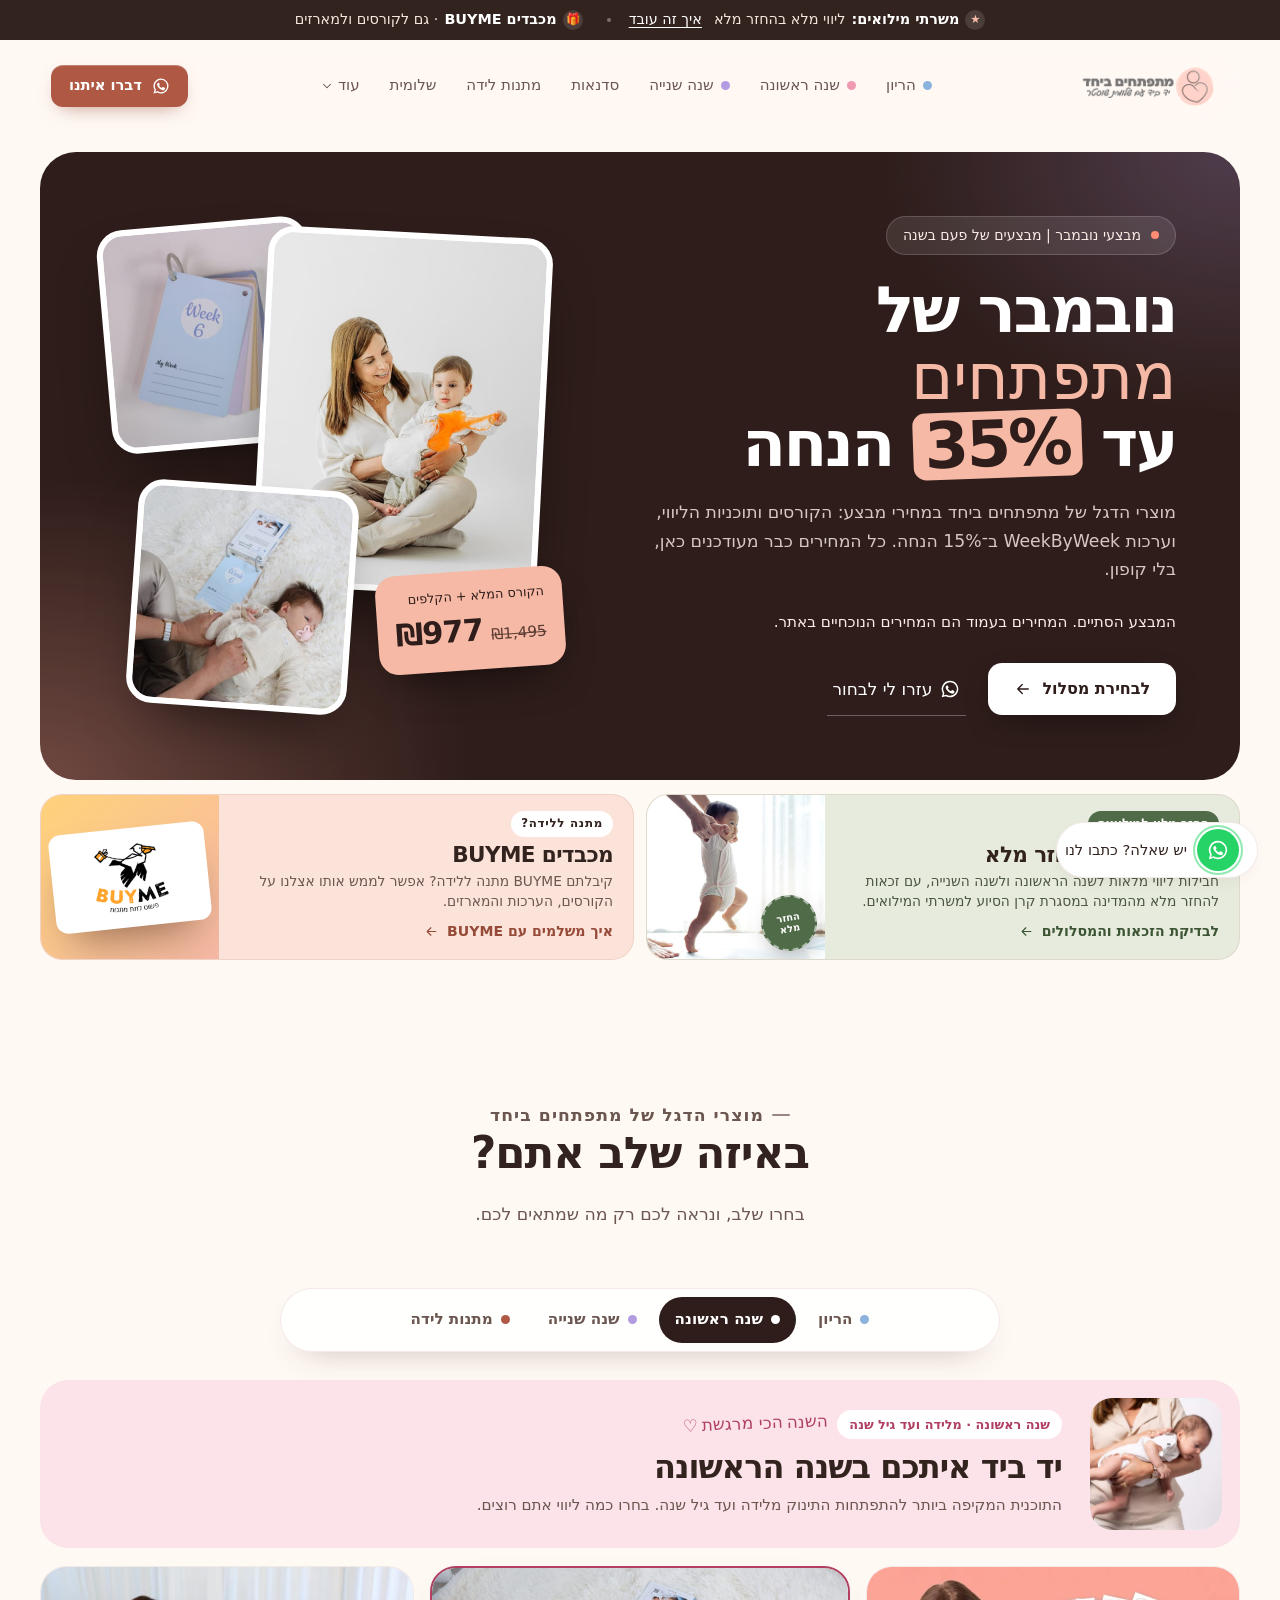
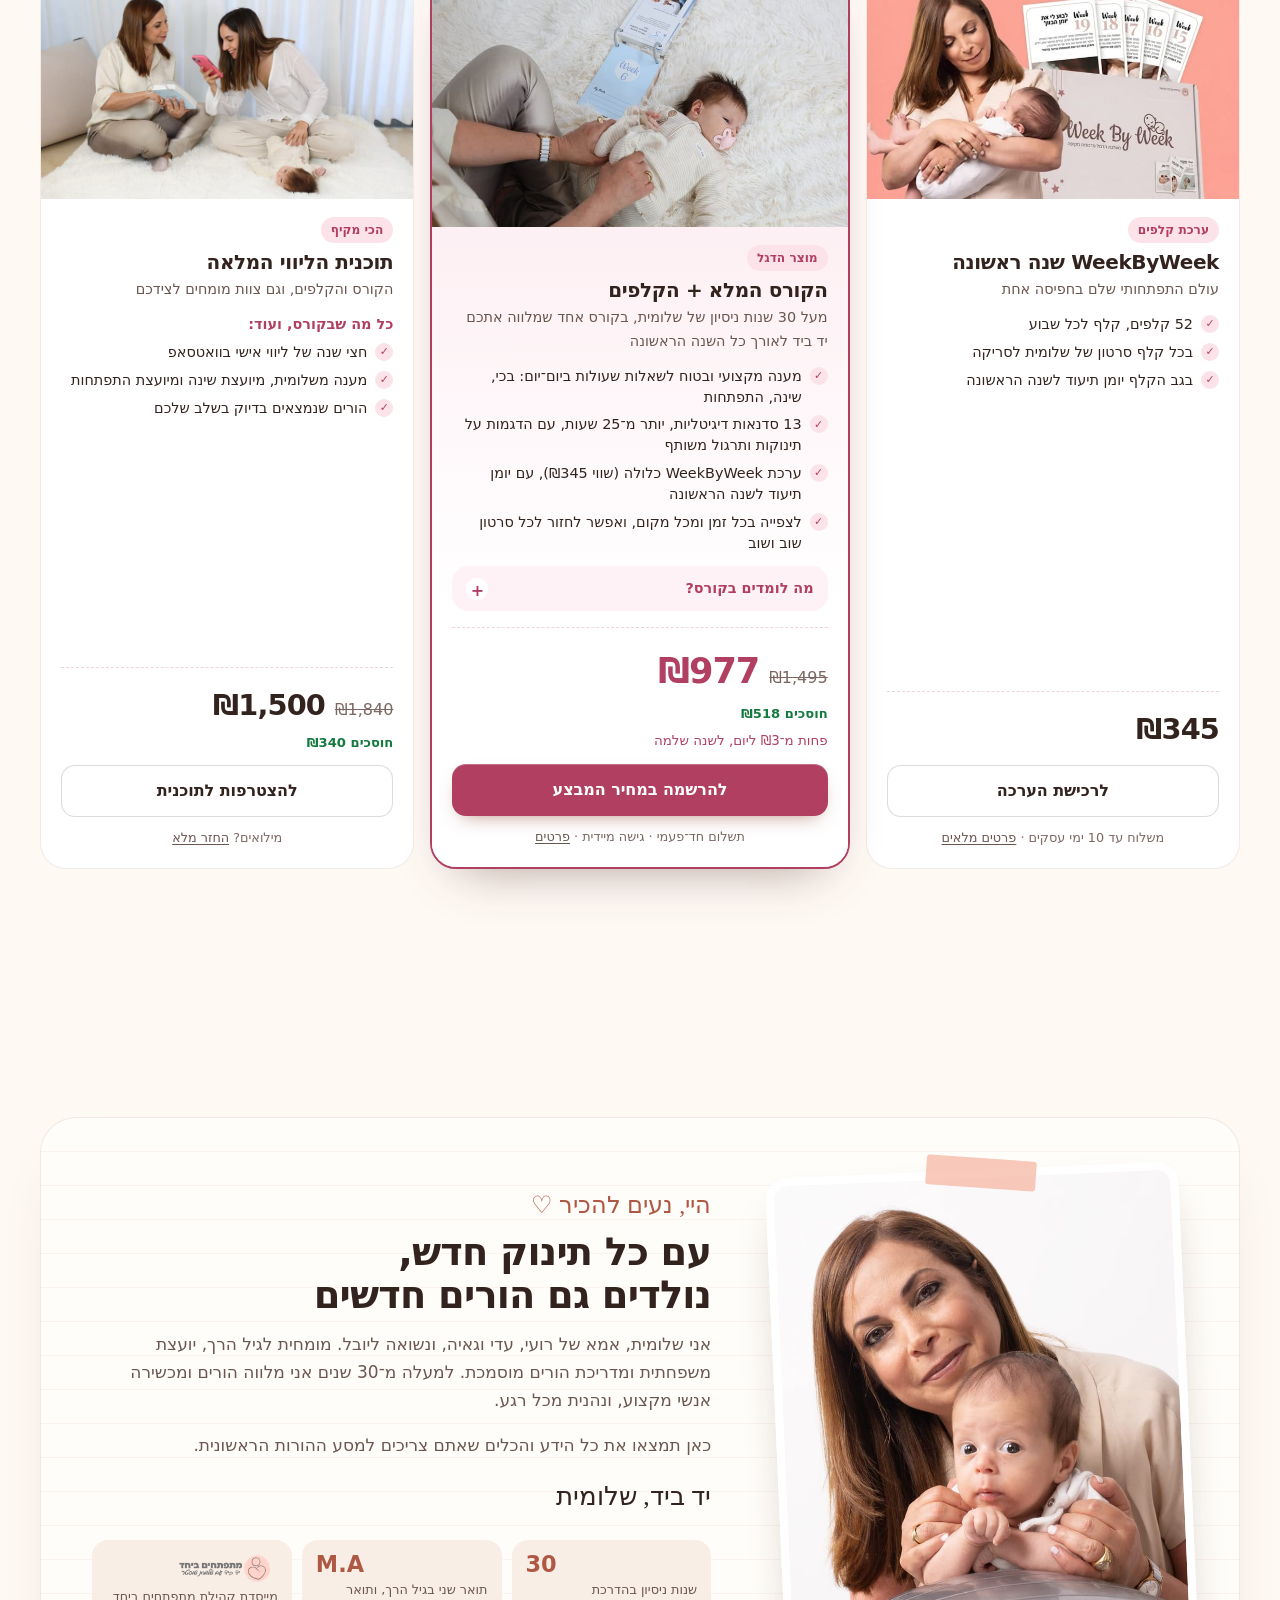
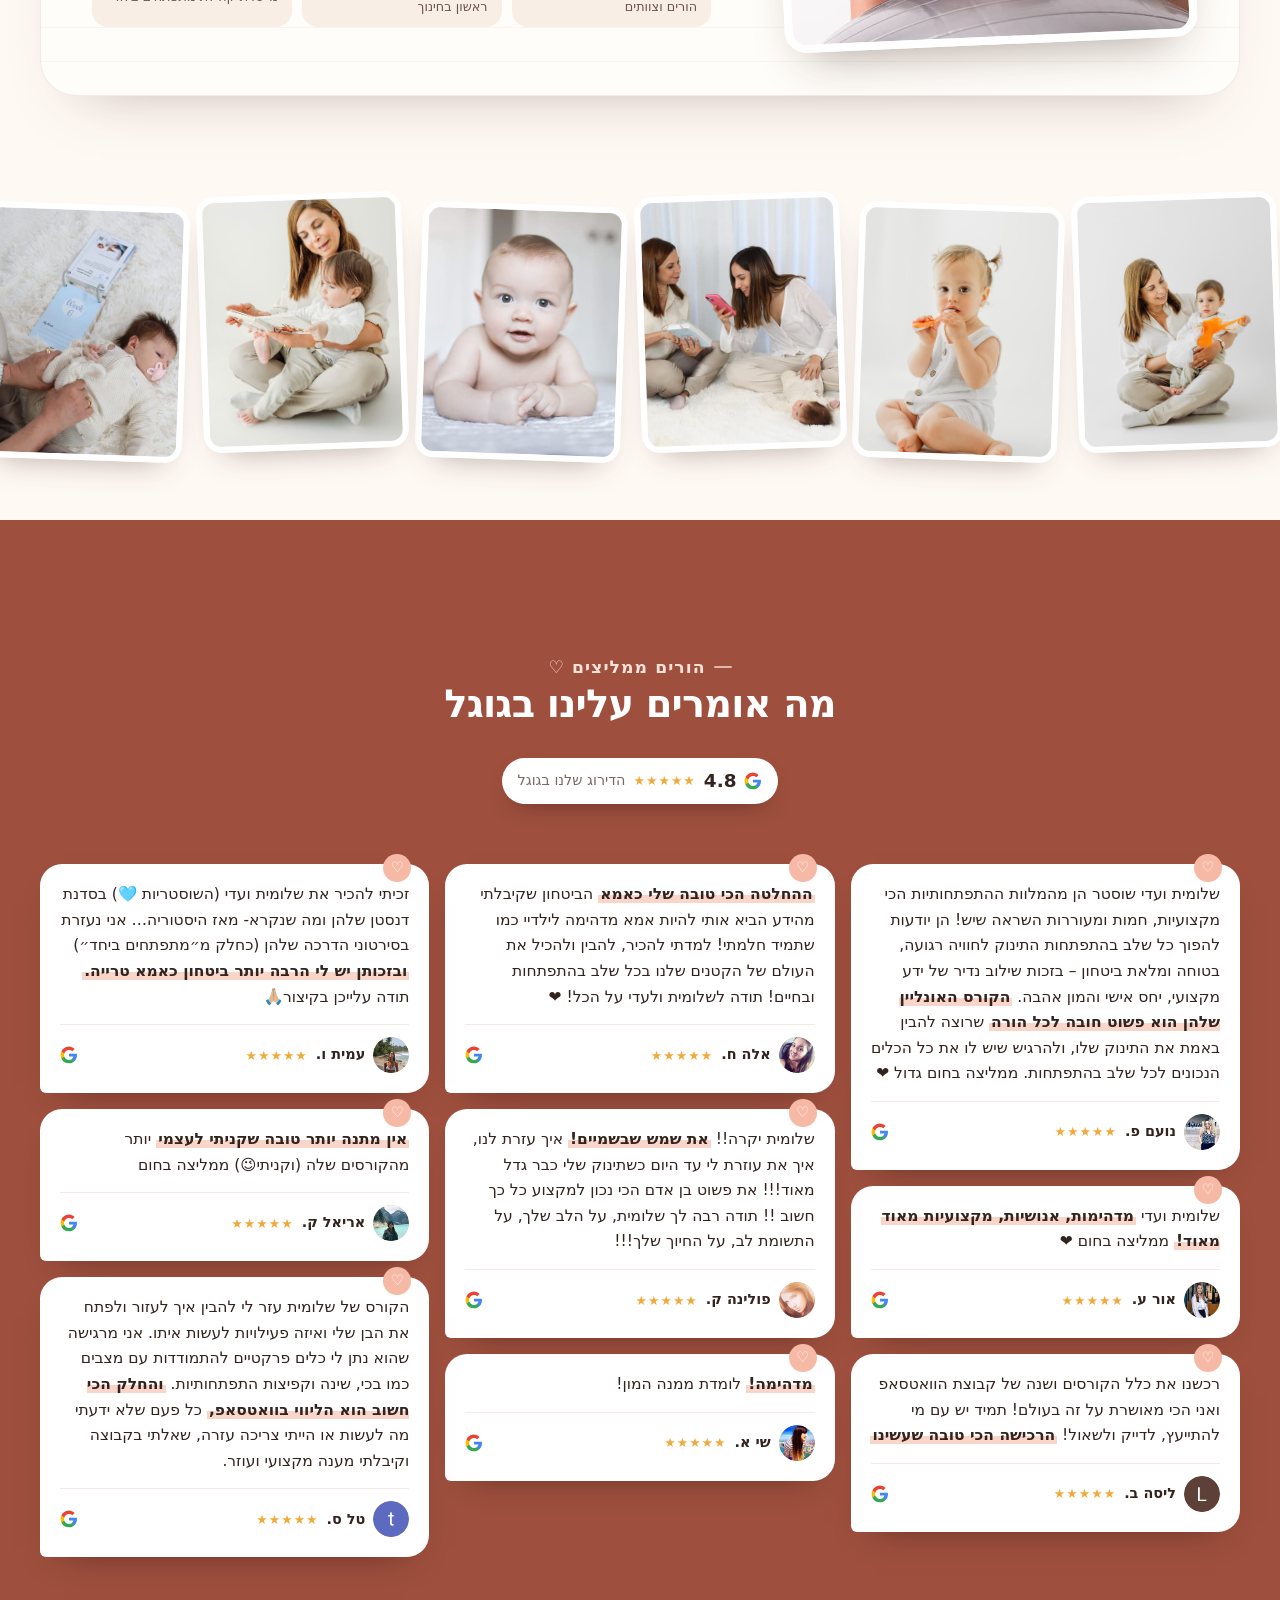
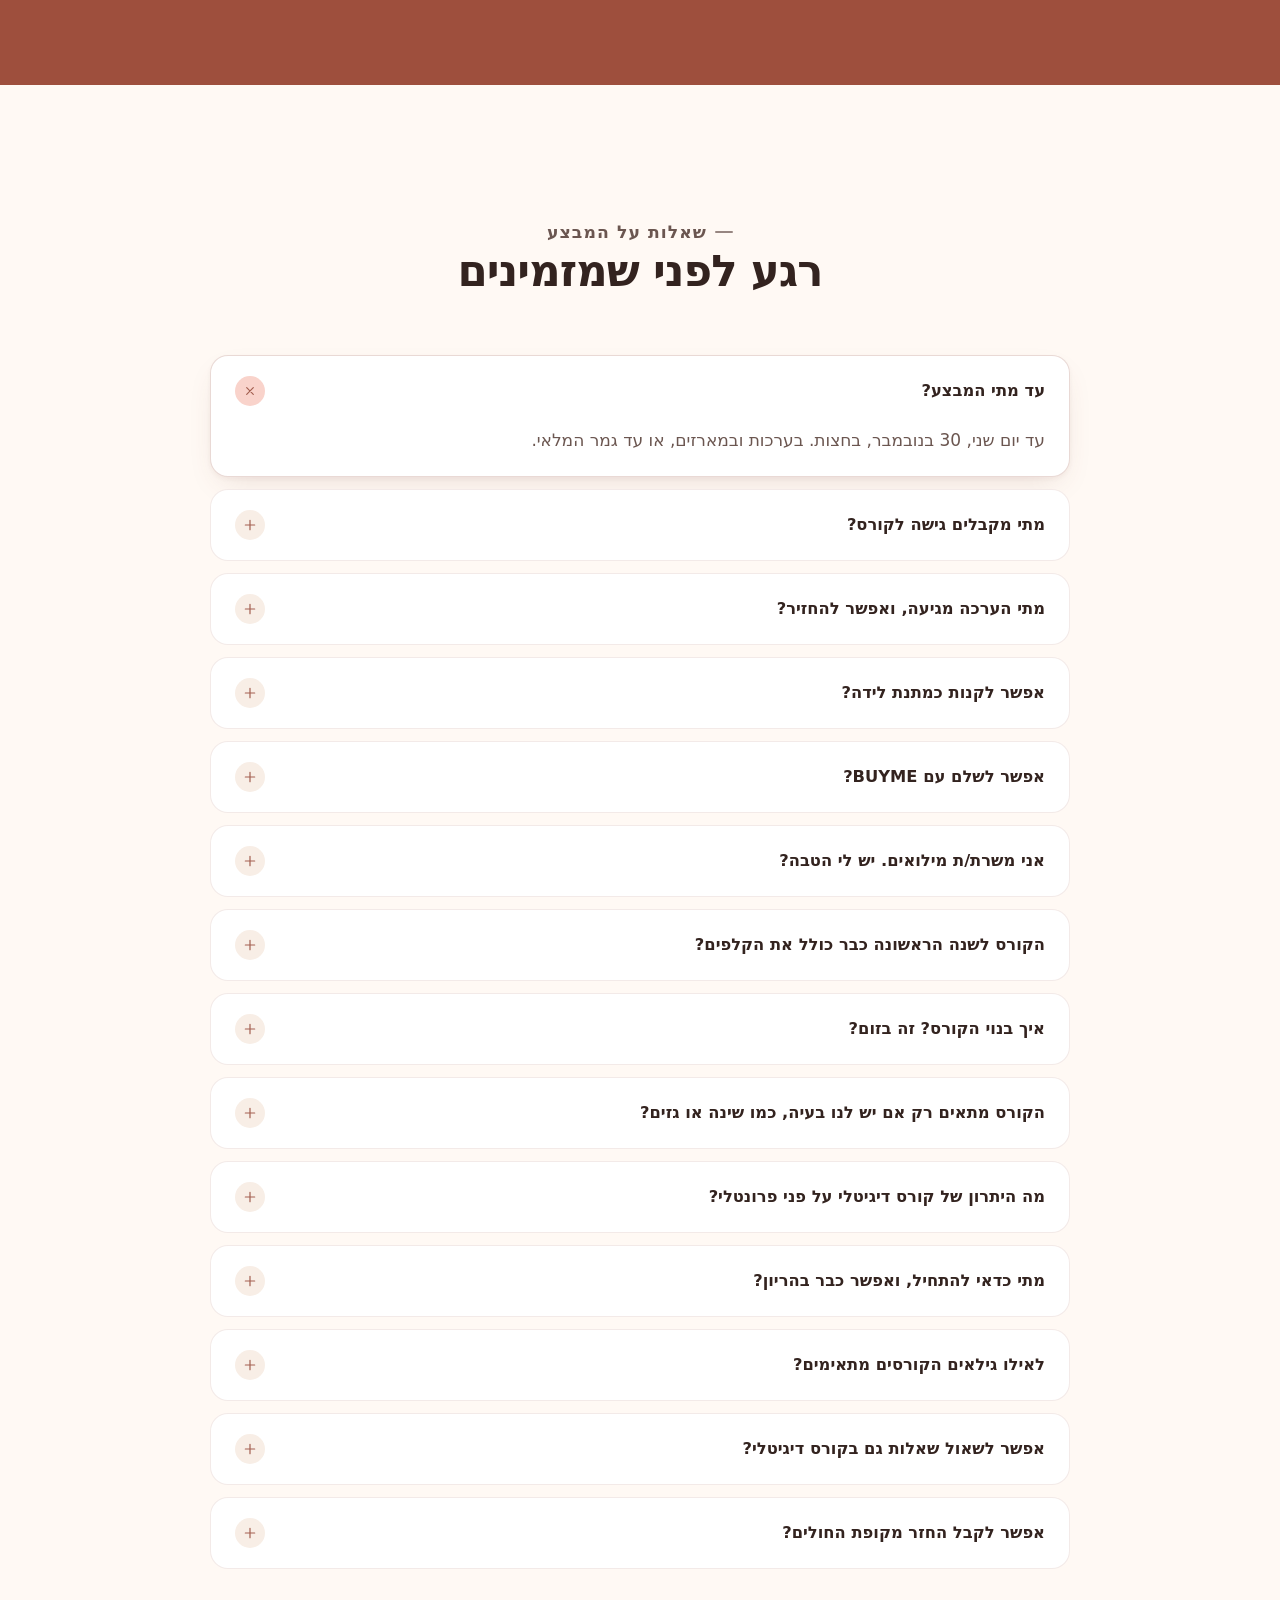
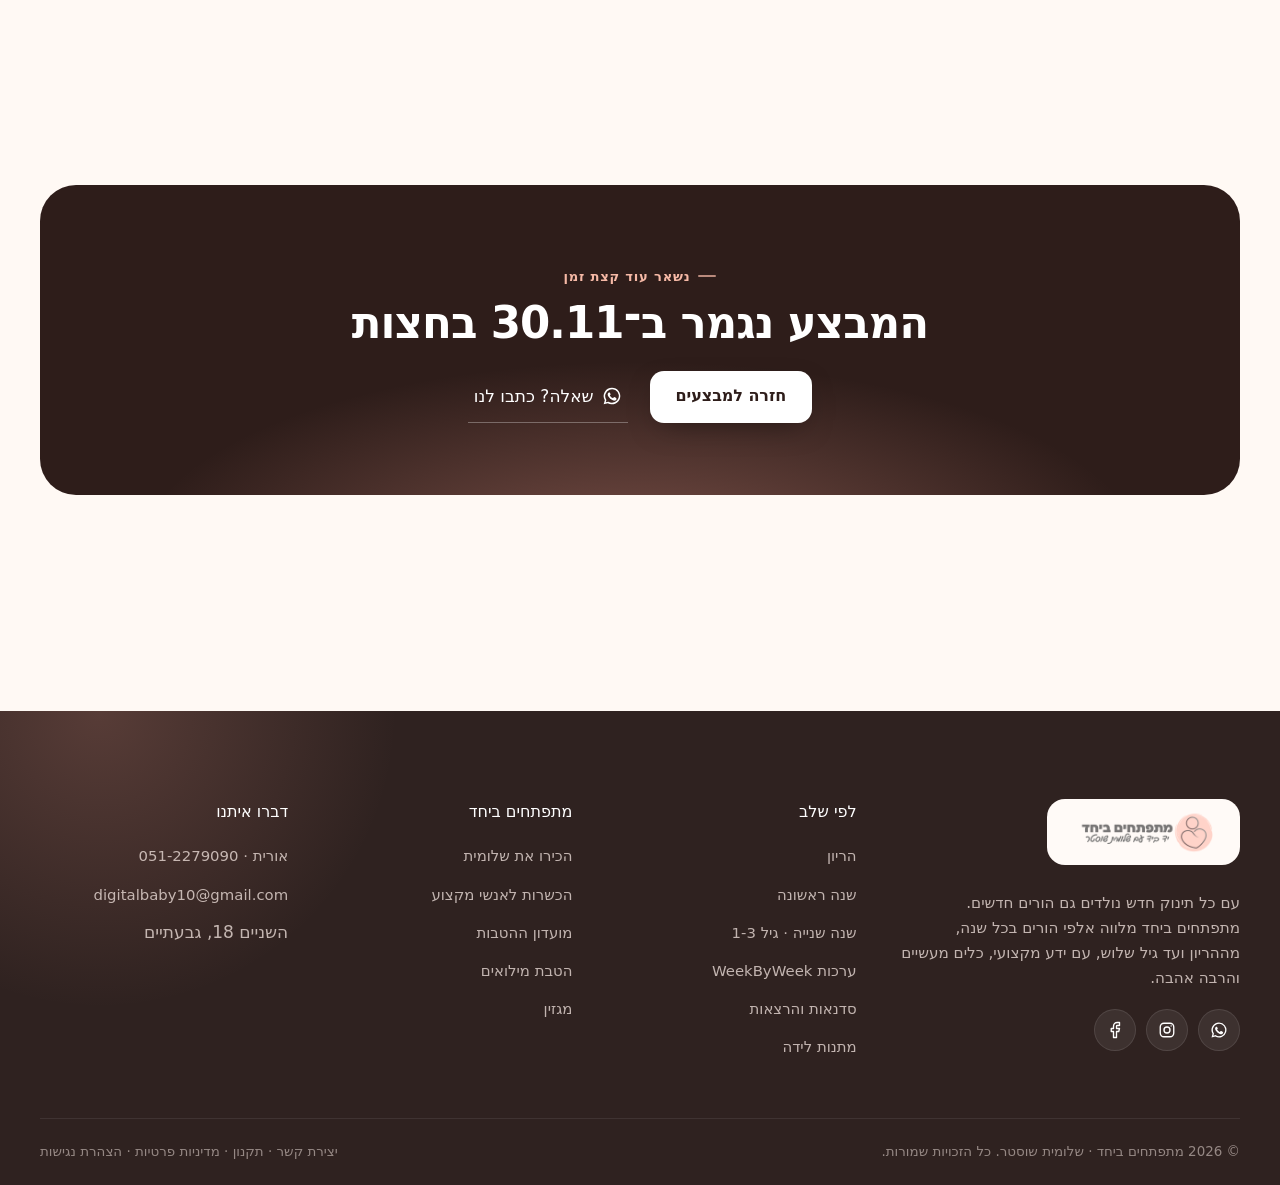
==== index.html @ da1b38a2 "Pixel: report to the Wix store pixels too SPEC-EXEMPT: tracking script update to link sale page and " ====
<!doctype html>
<html lang="he" dir="rtl">
<head>
<meta http-equiv="Content-Security-Policy" content="default-src 'self'; script-src 'self' https://connect.facebook.net; style-src 'self' 'unsafe-inline' https://fonts.googleapis.com; font-src https://fonts.gstatic.com; img-src 'self' data: https://www.facebook.com; connect-src 'self' https://www.facebook.com https://connect.facebook.net; frame-src 'none'; object-src 'none'; base-uri 'self'; form-action 'self'">
<meta name="referrer" content="strict-origin-when-cross-origin">
<meta charset="utf-8">
<meta name="viewport" content="width=device-width, initial-scale=1">
<title>מבצעי נובמבר | מתפתחים ביחד · שלומית שוסטר</title>
<meta name="description" content="מבצעי נובמבר של מתפתחים ביחד: הקורסים הדיגיטליים, תוכניות הליווי, ערכות WeekByWeek ומארזי הלידה במחירים מיוחדים, עד 30.11 בחצות.">
<meta property="og:title" content="מבצעי נובמבר · מתפתחים ביחד">
<meta property="og:description" content="הקורסים, תוכניות הליווי והמארזים של שלומית שוסטר במחירים מיוחדים, עד 30.11.">
<meta property="og:image" content="assets/img/sh-play-baby.jpg">
<meta name="theme-color" content="#2E1D1A">
<link rel="icon" href="assets/img/favicon.svg" type="image/svg+xml">
<link rel="preconnect" href="https://fonts.googleapis.com"><link rel="preconnect" href="https://fonts.gstatic.com" crossorigin>
<link href="https://fonts.googleapis.com/css2?family=Google+Sans:wght@400..700&family=Playpen+Sans+Hebrew:wght@400;500&display=swap" rel="stylesheet">
<link rel="preload" as="image" href="assets/img/sh-play-baby.jpg" fetchpriority="high">
<link rel="stylesheet" href="assets/css/style.css?v=99808389a2">
<script type="application/ld+json">
{"@context":"https://schema.org","@type":"FAQPage","mainEntity":[
{"@type":"Question","name":"עד מתי המבצע?","acceptedAnswer":{"@type":"Answer","text":"עד יום שני, 30 בנובמבר, בחצות. בערכות ובמארזים, או עד גמר המלאי."}},
{"@type":"Question","name":"מתי מקבלים גישה לקורס?","acceptedAnswer":{"@type":"Answer","text":"מיד אחרי ההרשמה מקבלים גישה לאתר התוכנית, ואפשר לצפות בכל שעה ומכל מכשיר."}}
]}
</script>
</head>
<body data-page="nov" data-cta-href="#deals" data-cta-label="לבחירת מסלול במחיר מבצע">
<div data-header></div>

<main>
  <!-- ===== 1 · HERO ===== -->
  <section class="nv-hero">
    <div class="container">
      <div class="nv-card">
        <div class="nv-copy">
          <p class="nv-pill reveal"><span class="pulse" aria-hidden="true"></span>מבצעי נובמבר | מבצעים של פעם בשנה</p>
          <h1 class="reveal d1">נובמבר של <span class="hand-word">מתפתחים</span><br>עד <span class="big" data-maxoff>35%</span> הנחה</h1>
          <p class="lead reveal d2">מוצרי הדגל של מתפתחים ביחד במחירי מבצע: הקורסים ותוכניות הליווי, וערכות WeekByWeek ב־15% הנחה. כל המחירים כבר מעודכנים כאן, בלי קופון.</p>
          <div class="nv-count-wrap reveal d3">
            <span class="lbl">המבצע נגמר בעוד</span>
            <div class="nv-count" data-countdown aria-live="off"><span><b>--</b><small>ימים</small></span><span><b>--</b><small>שעות</small></span><span><b>--</b><small>דקות</small></span><span><b>--</b><small>שניות</small></span></div>
            <p class="nv-ended">המבצע הסתיים. המחירים בעמוד הם המחירים הנוכחיים באתר.</p>
          </div>
          <div class="btn-row reveal d4">
            <a class="btn btn--light btn--lg" href="#deals">לבחירת מסלול <i data-icon="arrow"></i></a>
            <a class="nv-help" href="https://wa.me/972512279090?text=%D7%94%D7%99%D7%99%2C%20%D7%90%D7%A9%D7%9E%D7%97%20%D7%9C%D7%A2%D7%96%D7%A8%D7%94%20%D7%91%D7%91%D7%97%D7%99%D7%A8%D7%94%20%D7%9E%D7%9E%D7%91%D7%A6%D7%A2%D7%99%20%D7%A0%D7%95%D7%91%D7%9E%D7%91%D7%A8%20%F0%9F%99%82" target="_blank" rel="noopener"><i data-icon="whatsapp"></i> עזרו לי לבחור</a>
          </div>
        </div>
        <div class="nv-visual" aria-hidden="true">
          <figure class="ph p1"><img src="assets/img/sh-play-baby.jpg" fetchpriority="high" alt="" style="object-position:50% 30%"></figure>
          <figure class="ph p2"><img src="assets/img/preg-kit.jpg" alt=""></figure>
          <figure class="ph p3"><img src="assets/img/kit-in-use.jpg" alt=""></figure>
          <div class="nv-sticker"><span class="nv-scribble" aria-hidden="true">מוצר הדגל ♡</span><small>הקורס המלא + הקלפים</small><span class="price" data-price="fy-course" data-compact><b>₪977</b></span></div>
        </div>
      </div>
      <div class="nv-perks">
        <a class="perk perk--mil reveal" href="reservists.html">
          <div class="perk-txt">
            <span class="badge">החזר מלא למילואים</span>
            <h2>ליווי מלא, עם החזר מלא</h2>
            <p>חבילות ליווי מלאות לשנה הראשונה ולשנה השנייה, עם זכאות להחזר מלא מהמדינה במסגרת קרן הסיוע למשרתי המילואים.</p>
            <span class="go">לבדיקת הזכאות והמסלולים <i data-icon="arrow"></i></span>
          </div>
          <div class="perk-img"><img src="assets/img/fam2.jpg" alt="הורה מחזיק ידיים של תינוק בצעדים ראשונים" loading="lazy" style="object-position:40% 40%"><span class="perk-stamp" aria-hidden="true">החזר<br>מלא</span></div>
        </a>
        <div class="perk perk--buyme reveal d1">
          <div class="perk-txt">
            <span class="badge">מתנה ללידה?</span>
            <h2>מכבדים BUYME</h2>
            <p>קיבלתם BUYME מתנה ללידה? אפשר לממש אותו אצלנו על הקורסים, הערכות והמארזים.</p>
            <a class="go" href="https://wa.me/972512279090?text=%D7%94%D7%99%D7%99%2C%20%D7%90%D7%A9%D7%9E%D7%97%20%D7%9C%D7%A9%D7%9C%D7%9D%20%D7%A2%D7%9D%20BUYME" target="_blank" rel="noopener">איך משלמים עם BUYME <i data-icon="arrow"></i></a>
          </div>
          <div class="perk-img perk-img--card"><div class="gcard"><img src="assets/img/buyme-logo.png" alt="BUYME" width="240" height="240" loading="lazy"></div></div>
        </div>
      </div>
    </div>
  </section>

  <!-- ===== 2 · DEALS, grouped by stage (pregnancy → year 1 → year 2 → gifts) ===== -->
  <section class="section section--tight" id="deals">
    <div class="container">
      <div class="section-head center reveal">
        <p class="eyebrow">מוצרי הדגל של מתפתחים ביחד</p>
        <h2>באיזה שלב אתם?</h2>
        <p>בחרו שלב, ונראה לכם רק מה שמתאים לכם.</p>
      </div>

      <div class="nv-bar" role="group" aria-label="בחירת שלב">
        <div class="nv-tabs">
          <button type="button" data-f="preg" aria-pressed="false" style="--c:var(--st-preg-dot);--bg:var(--st-preg);--fg:var(--st-preg-ink)"><span class="t-img"><img src="assets/img/sh-preg-kit.jpg" alt="" loading="lazy" style="object-position:30% 40%"></span><span class="t-name">הריון</span><span class="t-sub">עד הלידה</span></button>
          <button type="button" data-f="y1" aria-pressed="false" style="--c:var(--st-y1-dot);--bg:var(--st-y1);--fg:var(--st-y1-ink)"><span class="t-img"><img src="assets/img/shlomit-hold.jpg" alt="" loading="lazy" style="object-position:50% 35%"></span><span class="t-name">שנה ראשונה</span><span class="t-sub">מלידה עד גיל שנה</span></button>
          <button type="button" data-f="y2" aria-pressed="false" style="--c:var(--st-y2-dot);--bg:var(--st-y2);--fg:var(--st-y2-ink)"><span class="t-img"><img src="assets/img/story-y2.jpg" alt="" loading="lazy"></span><span class="t-name">שנה שנייה</span><span class="t-sub">מגיל שנה עד 3</span></button>
          <button type="button" data-f="gift" aria-pressed="false" style="--c:var(--accent);--bg:var(--warm);--fg:var(--accent-700)"><span class="t-img"><img src="assets/img/prod-telush-box.jpg" alt="" loading="lazy" style="object-position:50% 45%"></span><span class="t-name">מתנות לידה</span><span class="t-sub">מארזים ומתנות</span></button>
        </div>
      </div>

      <!-- Pregnancy -->
      <section class="nv-group s-preg" data-cat="preg" id="g-preg" aria-labelledby="g-preg-h">
        <header class="nv-ghead reveal">
          <div class="gph"><img src="assets/img/sh-preg-kit.jpg" alt="" loading="lazy" style="object-position:30% 40%"></div>
          <div class="gtxt">
            <span class="gtag">הריון</span><span class="gnote">עולם שלם נבנה בתוכך ♡</span>
            <h3 id="g-preg-h">תשעה חודשים של המסע המרגש ביותר</h3>
            <p>ליווי, ידע וחיבור למה שקורה בגוף ובנפש, שבוע אחר שבוע עד הלידה, והכנה לחודשים הראשונים.</p>
          </div>
        </header>
        <div class="tiers3 tiers3--two">
          <article class="t3 reveal">
            <div class="t3-img"><img src="assets/img/preg-kit.jpg" alt="ערכת WeekByWeek להריון" loading="lazy"></div>
            <div class="t3-body">
              <span class="t3-kind">ערכת קלפים</span>
              <h4>WeekByWeek הריון</h4>
              <p class="t3-for">לכל שבוע בהריון, מהפסים הראשונים ועד הלידה</p>
              <ul class="ticks">
                <li>קלף חדש בכל שבוע, עם שני סרטונים לצפייה</li>
                <li>מה עובר על העובר, וסרטון עם מומחה השבוע</li>
                <li>טיפים מעשיים לשינויים בגוף</li>
              </ul>
              <div class="t3-buy">
                <div class="price" data-price="wbw-pregnancy"><b>₪420</b></div>
                <a class="btn btn--primary btn--block" href="#" data-buy="wbw-pregnancy">לרכישת הערכה</a>
                <p class="t3-note">משלוח עד 10 ימי עסקים · <a href="product-weekbyweek-pregnancy.html">פרטים מלאים</a></p>
              </div>
            </div>
          </article>
          <article class="t3 reveal d1">
            <div class="t3-img"><img src="assets/img/shlomit-cradle.jpg" alt="שלומית מחזיקה תינוק בתנוחת ערסול" loading="lazy" style="object-position:50% 40%"></div>
            <div class="t3-body">
              <span class="t3-kind">קורס דיגיטלי</span>
              <h4>Welcome Baby</h4>
              <p class="t3-for">להגיע מוכנים לחודשים הראשונים</p>
              <ul class="ticks">
                <li>הקורס הדיגיטלי לחודשים הראשונים</li>
                <li>כולל ליווי לשלושה חודשים</li>
                <li>מומלץ כבר מסוף ההריון</li>
              </ul>
              <div class="t3-buy">
                <div class="price" data-price="welcome-baby"><b>₪500</b></div>
                <a class="btn btn--primary btn--block" href="#" data-buy="welcome-baby">להרשמה לקורס</a>
                <p class="t3-note">גישה מיידית · <a href="product-welcome-baby-course.html">פרטים מלאים</a></p>
              </div>
            </div>
          </article>
        </div>
      </section>

      <!-- Year 1 -->
      <section class="nv-group s-y1" data-cat="y1" id="g-y1" aria-labelledby="g-y1-h">
        <header class="nv-ghead reveal">
          <div class="gph"><img src="assets/img/shlomit-hold.jpg" alt="" loading="lazy" style="object-position:45% 35%"></div>
          <div class="gtxt">
            <span class="gtag">שנה ראשונה · מלידה ועד גיל שנה</span><span class="gnote">השנה הכי מרגשת ♡</span>
            <h3 id="g-y1-h">יד ביד איתכם בשנה הראשונה</h3>
            <p>התוכנית המקיפה ביותר להתפתחות התינוק מלידה ועד גיל שנה. בחרו כמה ליווי אתם רוצים.</p>
          </div>
        </header>
        <div class="tiers3">
          <article class="t3 reveal">
            <div class="t3-img"><img src="assets/img/wbw-year1-shlomit.jpg" alt="שלומית שוסטר מחזיקה תינוק ליד ערכת WeekByWeek לשנה הראשונה" loading="lazy" style="object-position:42% 40%"></div>
            <div class="t3-body">
              <span class="t3-kind">ערכת קלפים</span>
              <h4>WeekByWeek שנה ראשונה</h4>
              <p class="t3-for">עולם התפתחותי שלם בחפיסה אחת</p>
              <ul class="ticks">
                <li>52 קלפים, קלף לכל שבוע</li>
                <li>בכל קלף סרטון של שלומית לסריקה</li>
                <li>בגב הקלף יומן תיעוד לשנה הראשונה</li>
              </ul>
              <div class="t3-buy">
                <div class="price" data-price="wbw-year1"><b>₪345</b></div>
                <a class="btn btn--ghost btn--block" href="#" data-buy="wbw-year1">לרכישת הערכה</a>
                <p class="t3-note">משלוח עד 10 ימי עסקים · <a href="product-weekbyweek-first-year.html">פרטים מלאים</a></p>
              </div>
            </div>
          </article>
          <article class="t3 t3--best reveal d1">
            <div class="t3-img"><img src="assets/img/kit-in-use.jpg" alt="קלף WeekByWeek ליד תינוק על שטיח" loading="lazy"></div>
            <div class="t3-body">
              <span class="t3-kind">מוצר הדגל</span>
              <h4>הקורס המלא + הקלפים</h4>
              <p class="t3-for">מעל 30 שנות ניסיון של שלומית, בקורס אחד שמלווה אתכם יד ביד לאורך כל השנה הראשונה</p>
              <ul class="ticks">
                <li>מענה מקצועי ובטוח לשאלות שעולות ביום־יום: בכי, שינה, התפתחות</li>
                <li>13 סדנאות דיגיטליות, יותר מ־25 שעות, עם הדגמות על תינוקות ותרגול משותף</li>
                <li>ערכת WeekByWeek כלולה (שווי ₪345), עם יומן תיעוד לשנה הראשונה</li>
                <li>לצפייה בכל זמן ומכל מקום, ואפשר לחזור לכל סרטון שוב ושוב</li>
              </ul>
              <details class="t3-more">
                <summary>מה לומדים בקורס?</summary>
                <ul class="ticks ticks--sm">
                  <li>להרגיע דרך מגע ועיסוי</li>
                  <li>להעניק לתינוק תחושת ביטחון</li>
                  <li>לעודד התפתחות מוטורית ושכלית</li>
                  <li>כלים פרקטיים להתמודדות עם בכי</li>
                  <li>להקנות הרגלי שינה טובים</li>
                </ul>
                <p class="t3-topics-h">למי זה מתאים:</p>
                <ul class="ticks ticks--sm">
                  <li>למי שרוצה מענה מהיר, מקצועי ואחראי לשאלות היום־יום</li>
                  <li>למי שמחפש רעיונות לפעילויות מחברות עם התינוק</li>
                  <li>למי שרוצה לדעת איך לעזור לתינוק להתפתח בצורה מיטיבה, לא רק כשיש בעיה</li>
                </ul>
                <p class="t3-topics-h">התחילו מוקדם ככל האפשר, גם בהריון: מגיעים לשבועות הראשונים עם ידע וביטחון.</p>
                <p class="t3-topics-h">13 הסדנאות:</p>
                <div class="t3-topics"><span>התמודדות עם בכי</span><span>התפתחות שכלית</span><span>עיסוי תינוקות</span><span>סדר יום ושינה</span><span>התפתחות מוטורית</span><span>התפתחות רגשית</span><span>בייבי יוגה</span><span>שירים ודקלומים</span><span>שלומית מארחת מומחים</span><span>עזרה ראשונה והחייאה</span><span>בטיחות בבית</span><span>אמבטיה ראשונה</span><span>בחירת גן והסתגלות</span></div>
              </details>
              <div class="t3-buy">
                <div class="price" data-price="fy-course"><b>₪977</b></div>
                <p class="t3-anchor">פחות מ־₪3 ליום, לשנה שלמה</p>
                <a class="btn btn--primary btn--block btn--lg" href="#" data-buy="fy-course">להרשמה במחיר המבצע</a>
                <p class="t3-note">תשלום חד־פעמי · גישה מיידית · <a href="first-year.html">פרטים</a></p>
              </div>
            </div>
          </article>
          <article class="t3 reveal d2">
            <div class="t3-img"><img src="assets/img/sh-scan-card.jpg" alt="שלומית ואמא עם תינוק סורקות קלף" loading="lazy" style="object-position:40% 40%"></div>
            <div class="t3-body">
              <span class="t3-kind">הכי מקיף</span>
              <h4>תוכנית הליווי המלאה</h4>
              <p class="t3-for">הקורס והקלפים, וגם צוות מומחים לצידכם</p>
              <ul class="ticks">
                <li class="lead-in">כל מה שבקורס, ועוד:</li>
                <li>חצי שנה של ליווי אישי בוואטסאפ</li>
                <li>מענה משלומית, מיועצת שינה ומיועצת התפתחות</li>
                <li>הורים שנמצאים בדיוק בשלב שלכם</li>
              </ul>
              <div class="t3-buy">
                <div class="price" data-price="fy-plan"><b>₪1,500</b></div>
                <a class="btn btn--ghost btn--block" href="#" data-buy="fy-plan">להצטרפות לתוכנית</a>
                <p class="t3-note">מילואים? <a href="reservists.html">החזר מלא</a></p>
              </div>
            </div>
          </article>
        </div>
      </section>

      <!-- Year 2 -->
      <section class="nv-group s-y2" data-cat="y2" id="g-y2" aria-labelledby="g-y2-h">
        <header class="nv-ghead reveal">
          <div class="gph"><img src="assets/img/sh-read-toddler.jpg" alt="" loading="lazy" style="object-position:50% 30%"></div>
          <div class="gtxt">
            <span class="gtag">שנה שנייה · מגיל שנה עד 3</span><span class="gnote">מתינוק לפעוט ♡</span>
            <h3 id="g-y2-h">יד ביד איתכם בשנה השנייה</h3>
            <p>כל הידע שצריך בתקופה שהבייבי הופך לפעוט: גבולות, שפה, עצמאות, ומאגר פעילויות לכל שלב.</p>
          </div>
        </header>
        <div class="tiers3">
          <article class="t3 reveal">
            <div class="t3-img"><img src="assets/img/card-year2.jpg" alt="ערכת WeekByWeek לשנה השנייה" loading="lazy"></div>
            <div class="t3-body">
              <span class="t3-kind">ערכת קלפים</span>
              <h4>WeekByWeek שנה שנייה</h4>
              <p class="t3-for">מאגר פעילויות מגיל שנה עד שנתיים</p>
              <ul class="ticks">
                <li>פעילות חדשה בכל קלף</li>
                <li>לעידוד כל תחומי ההתפתחות של פעוטות</li>
                <li>סרטון הסבר של שלומית לסריקה</li>
              </ul>
              <div class="t3-buy">
                <div class="price" data-price="wbw-year2"><b>₪345</b></div>
                <a class="btn btn--ghost btn--block" href="#" data-buy="wbw-year2">לרכישת הערכה</a>
                <p class="t3-note">משלוח עד 10 ימי עסקים · <a href="product-weekbyweek-second-year.html">פרטים מלאים</a></p>
              </div>
            </div>
          </article>
          <article class="t3 t3--best reveal d1">
            <div class="t3-img"><img src="assets/img/toddler-play.jpg" alt="פעוטה משחקת" loading="lazy" style="object-position:50% 45%"></div>
            <div class="t3-body">
              <span class="t3-kind">מוצר הדגל</span>
              <h4>קורס השנה השנייה + קלפים</h4>
              <p class="t3-for">גבולות באהבה, התקפי זעם ועצמאות: כל הידע לתקופה שבה התינוק הופך לפעוט</p>
              <ul class="ticks">
                <li>כלים מעשיים לגבולות, להתקפי זעם ולפרידה מחיתולים וממוצץ</li>
                <li>10 סדנאות מעשיות והרצאות, ויותר מ־150 פעילויות לפי שלבי התפתחות</li>
                <li>53 קלפים וסרטונים בערכת WeekByWeek 2, במתנה</li>
                <li>מפגשי העשרה חודשיים בזום עם שלומית ואנשי מקצוע: הקורס גדל איתכם</li>
              </ul>
              <details class="t3-more">
                <summary>מה לומדים בקורס?</summary>
                <ul class="ticks ticks--sm">
                  <li>הגישה המונטסורית, עם עשרות פעילויות</li>
                  <li>התקפי זעם, גבולות ועידוד לעצמאות</li>
                  <li>מוטוריקה גסה ועדינה, שפה ותקשורת</li>
                  <li>בחירת מסגרת והסתגלות לגן</li>
                  <li>פרידה מחיתולים וממוצץ</li>
                </ul>
                <p class="t3-topics-h">למי זה מתאים:</p>
                <ul class="ticks ticks--sm">
                  <li>להורים שרוצים כלים לאתגרי הגיל: גבולות, התקפי זעם, עצמאות</li>
                  <li>למי שרוצה היכרות עם הגישה המונטסורית ומאגר פעילויות ברוחה</li>
                  <li>למי שרוצה לעזור לפעוט להתפתח: שכלית, מוטורית, חברתית ושפתית</li>
                </ul>
                <p class="t3-topics-h">הקורס גדל איתכם: מפגשי העשרה חודשיים בזום עם שלומית ואנשי מקצוע, כמו קלינאית תקשורת, תזונאית ומרפאה בעיסוק.</p>
              </details>
              <div class="t3-buy">
                <div class="price" data-price="td-course"><b>₪977</b></div>
                <p class="t3-anchor">פחות מ־₪3 ליום, לשנה שלמה</p>
                <a class="btn btn--primary btn--block btn--lg" href="#" data-buy="td-course">להרשמה במחיר המבצע</a>
                <p class="t3-note">תשלום חד־פעמי · גישה מיידית · <a href="toddlers.html">פרטים</a></p>
              </div>
            </div>
          </article>
          <article class="t3 reveal d2">
            <div class="t3-img"><img src="assets/img/toddler-chair.jpg" alt="פעוט יושב בכיסא אוכל" loading="lazy" style="object-position:50% 30%"></div>
            <div class="t3-body">
              <span class="t3-kind">הכי מקיף</span>
              <h4>תוכנית הליווי לגיל 1-3</h4>
              <p class="t3-for">הקורס והקלפים, וגם צוות מומחים לצידכם</p>
              <ul class="ticks">
                <li class="lead-in">כל מה שבקורס, ועוד:</li>
                <li>חצי שנה של ליווי בקבוצת וואטסאפ</li>
                <li>מענה מצוות המומחים בהובלת שלומית</li>
                <li>פגישה אישית במחיר מוזל</li>
              </ul>
              <div class="t3-buy">
                <div class="price" data-price="td-plan"><b>₪1,500</b></div>
                <a class="btn btn--ghost btn--block" href="#" data-buy="td-plan">להצטרפות לתוכנית</a>
                <p class="t3-note">מילואים? <a href="reservists.html">החזר מלא</a></p>
              </div>
            </div>
          </article>
        </div>
      </section>

      <!-- Birth gifts -->
      <section class="nv-group s-gift" data-cat="gift" id="g-gift" aria-labelledby="g-gift-h">
        <header class="nv-ghead reveal">
          <div class="gph"><img src="assets/img/prod-telush-box.jpg" alt="" loading="lazy"></div>
          <div class="gtxt">
            <span class="gtag">מתנות לידה</span><span class="gnote">מתנה עם משמעות ♡</span>
            <h3 id="g-gift-h">מתנה שההורים באמת משתמשים בה</h3>
            <p>מארזים עם ערכת WeekByWeek, שמלווים את המשפחה לאורך כל השנה. אפשר גם עם BUYME.</p>
          </div>
        </header>
        <div class="gift-grid">
          <article class="t3 t3--feat reveal">
            <div class="t3-img"><img src="assets/img/prod-telush-box.jpg" alt="מארז מתפתחים × טלוש" loading="lazy"></div>
            <div class="t3-body">
              <span class="t3-kind">מתנת לידה</span>
              <h4>מארז מתפתחים × טלוש</h4>
              <p class="t3-for">מתנת הלידה שתלווה גם את ההורה וגם את הבייבי ברגעים החשובים של השנה הראשונה</p>
              <ul class="ticks">
                <li>ערכת WeekByWeek: 52 קלפים עם סרטון של שלומית</li>
                <li>טטרא ענק ו־2 חיתולי טטרא רכים</li>
                <li>רעשן עץ מונטסורי</li>
                <li>סט מברשת ומסרק במבוק</li>
                <li>באני שמיכי טטרא רך</li>
                <li>בקבוק נירוסטה וקייס מגבונים מבד כותנה</li>
              </ul>
              <div class="t3-buy"><div class="price" data-price="gift-telush-box"><b>₪750</b></div><a class="btn btn--primary" href="#" data-buy="gift-telush-box">לרכישת המארז</a></div>
            </div>
          </article>
          <article class="t3 t3--mini reveal">
            <div class="t3-img"><img src="assets/img/prod-first-year-box.jpg" alt="My first year box" loading="lazy"><span class="t3-new">חדש</span></div>
            <div class="t3-body"><h4>My first year box</h4><p class="t3-for">WeekByWeek, שמיכה סרוגה מכותנה אורגנית, טטרה במבוק, ארנבון ונשכן</p>
              <div class="t3-buy"><div class="price" data-price="gift-first-year-box" data-compact><b>₪699</b></div><a class="btn btn--primary btn--sm" href="#" data-buy="gift-first-year-box">לרכישה</a></div></div>
          </article>
          <article class="t3 t3--mini reveal d1">
            <div class="t3-img"><img src="assets/img/prod-mom-box.jpg" alt="מארז מושלם ליולדת" loading="lazy"></div>
            <div class="t3-body"><h4>מארז מושלם ליולדת</h4><p class="t3-for">52 קלפי WeekByWeek ומוצרי טיפוח טבעיים לתינוק</p>
              <div class="t3-buy"><div class="price" data-price="gift-mom-box-premium" data-compact><b>₪594</b></div><a class="btn btn--primary btn--sm" href="#" data-buy="gift-mom-box-premium">לרכישה</a></div></div>
          </article>
          <article class="t3 t3--mini reveal d2">
            <div class="t3-img"><img src="assets/img/prod-double-kit.jpg" alt="WeekByWeek הערכה הכפולה" loading="lazy" style="object-position:50% 80%"></div>
            <div class="t3-body"><h4>WeekByWeek הערכה הכפולה</h4><p class="t3-for">השנה הראשונה והשנה השנייה יחד</p>
              <div class="t3-buy"><div class="price" data-price="wbw-double" data-compact><b>₪629</b></div><a class="btn btn--primary btn--sm" href="#" data-buy="wbw-double">לרכישה</a></div></div>
          </article>
          <article class="t3 t3--mini reveal">
            <div class="t3-img"><img src="assets/img/cards-y2-mock.jpg" alt="הערכה המושלמת לשנה השנייה" loading="lazy"></div>
            <div class="t3-body"><h4>הערכה המושלמת לשנה השנייה</h4><p class="t3-for">WeekByWeek 2 וערכת "מילים ראשונות", מתנה ליום הולדת שנה</p>
              <div class="t3-buy"><div class="price" data-price="y2-perfect-kit" data-compact><b>₪335</b></div><a class="btn btn--primary btn--sm" href="#" data-buy="y2-perfect-kit">לרכישה</a></div></div>
          </article>
        </div>
      </section>
    </div>
  </section>

  <!-- ===== 4 · A LETTER FROM SHLOMIT ===== -->
  <section class="section section--tight">
    <div class="container">
      <div class="nv-letter reveal">
        <div class="nl-photo">
          <img src="assets/img/shlomit-baby2.jpg" alt="שלומית שוסטר מחזיקה תינוק" loading="lazy">
          <span class="nl-tape" aria-hidden="true"></span>
        </div>
        <div class="nl-body">
          <p class="hello">היי, נעים להכיר ♡</p>
          <h2>עם כל תינוק חדש, נולדים גם הורים חדשים</h2>
          <p>אני שלומית, אמא של רועי, עדי וגאיה, ונשואה ליובל. מומחית לגיל הרך, יועצת משפחתית ומדריכת הורים מוסמכת. למעלה מ־30 שנים אני מלווה הורים ומכשירה אנשי מקצוע, ונהנית מכל רגע.</p>
          <p>כאן תמצאו את כל הידע והכלים שאתם צריכים למסע ההורות הראשונית.</p>
          <p class="sign">יד ביד, שלומית</p>
          <ul class="nl-creds">
            <li><b>30</b><span>שנות ניסיון בהדרכת הורים וצוותים</span></li>
            <li><b>M.A</b><span>תואר שני בגיל הרך, ותואר ראשון בחינוך</span></li>
            <li class="has-logo"><img src="assets/img/logo.png" alt="מתפתחים ביחד" width="112" height="32" loading="lazy"><span>מייסדת קהילת מתפתחים ביחד</span></li>
          </ul>
        </div>
      </div>
    </div>
  </section>

  <!-- photo strip -->
  <div class="nv-strip" aria-hidden="true">
    <div class="track">
      <img src="assets/img/sh-play-baby.jpg" alt="" loading="lazy"><img src="assets/img/toddler-eat.jpg" alt="" loading="lazy"><img src="assets/img/sh-scan-card.jpg" alt="" loading="lazy"><img src="assets/img/fam9.jpg" alt="" loading="lazy"><img src="assets/img/sh-read-toddler.jpg" alt="" loading="lazy"><img src="assets/img/kit-in-use.jpg" alt="" loading="lazy"><img src="assets/img/fam2.jpg" alt="" loading="lazy"><img src="assets/img/shlomit-kiss.jpg" alt="" loading="lazy">
      <img src="assets/img/sh-play-baby.jpg" alt="" loading="lazy"><img src="assets/img/toddler-eat.jpg" alt="" loading="lazy"><img src="assets/img/sh-scan-card.jpg" alt="" loading="lazy"><img src="assets/img/fam9.jpg" alt="" loading="lazy"><img src="assets/img/sh-read-toddler.jpg" alt="" loading="lazy"><img src="assets/img/kit-in-use.jpg" alt="" loading="lazy"><img src="assets/img/fam2.jpg" alt="" loading="lazy"><img src="assets/img/shlomit-kiss.jpg" alt="" loading="lazy">
    </div>
  </div>

  <!-- ===== 5 · VOICES: real Google reviews (Google Business Profile, verbatim; names shortened) ===== -->
  <section class="section section--brand nv-voices" style="overflow:hidden">
    <div class="container">
      <div class="section-head center reveal">
        <p class="eyebrow">הורים ממליצים ♡</p>
        <h2>מה אומרים עלינו בגוגל</h2>
        <a class="g-badge" href="https://maps.google.com/?cid=18266684953389879065" target="_blank" rel="noopener"><svg class="g" viewBox="0 0 24 24" aria-hidden="true"><path fill="#4285F4" d="M22.6 12.2c0-.7-.1-1.4-.2-2H12v3.9h6a5.1 5.1 0 0 1-2.2 3.3v2.7h3.6c2-1.9 3.2-4.7 3.2-7.9Z"/><path fill="#34A853" d="M12 23c3 0 5.5-1 7.4-2.7l-3.6-2.8c-1 .7-2.3 1.1-3.8 1.1-2.9 0-5.4-2-6.3-4.6H2v2.9A11 11 0 0 0 12 23Z"/><path fill="#FBBC05" d="M5.7 14a6.6 6.6 0 0 1 0-4.2V7H2a11 11 0 0 0 0 9.9L5.7 14Z"/><path fill="#EA4335" d="M12 5.4c1.6 0 3.1.6 4.3 1.7l3.2-3.2A11 11 0 0 0 2 7l3.7 2.9C6.6 7.3 9.1 5.4 12 5.4Z"/></svg><b>4.8</b><span class="st">★★★★★</span><span>הדירוג שלנו בגוגל</span></a>
      </div>
      <div class="nv-wall">
<div class="nv-col">
<blockquote class="msg reveal"><p>שלומית ועדי שוסטר הן מהמלוות ההתפתחותיות הכי מקצועיות, חמות ומעוררות השראה שיש! הן יודעות להפוך כל שלב בהתפתחות התינוק לחוויה רגועה, בטוחה ומלאת ביטחון – בזכות שילוב נדיר של ידע מקצועי, יחס אישי והמון אהבה. <mark>הקורס האונליין שלהן הוא פשוט חובה לכל הורה</mark> שרוצה להבין באמת את התינוק שלו, ולהרגיש שיש לו את כל הכלים הנכונים לכל שלב בהתפתחות. ממליצה בחום גדול ❤️</p><footer><img class="av" src="assets/img/reviews/noam.png" alt="" width="36" height="36" loading="lazy"><b>נועם פ.</b><span class="st" aria-label="5 כוכבים">★★★★★</span><svg class="g" viewBox="0 0 24 24" aria-hidden="true"><path fill="#4285F4" d="M22.6 12.2c0-.7-.1-1.4-.2-2H12v3.9h6a5.1 5.1 0 0 1-2.2 3.3v2.7h3.6c2-1.9 3.2-4.7 3.2-7.9Z"/><path fill="#34A853" d="M12 23c3 0 5.5-1 7.4-2.7l-3.6-2.8c-1 .7-2.3 1.1-3.8 1.1-2.9 0-5.4-2-6.3-4.6H2v2.9A11 11 0 0 0 12 23Z"/><path fill="#FBBC05" d="M5.7 14a6.6 6.6 0 0 1 0-4.2V7H2a11 11 0 0 0 0 9.9L5.7 14Z"/><path fill="#EA4335" d="M12 5.4c1.6 0 3.1.6 4.3 1.7l3.2-3.2A11 11 0 0 0 2 7l3.7 2.9C6.6 7.3 9.1 5.4 12 5.4Z"/></svg></footer></blockquote>
<blockquote class="msg reveal d2"><p>שלומית ועדי <mark>מדהימות, אנושיות, מקצועיות מאוד מאוד!</mark> ממליצה בחום ❤️</p><footer><img class="av" src="assets/img/reviews/or.png" alt="" width="36" height="36" loading="lazy"><b>אור ע.</b><span class="st" aria-label="5 כוכבים">★★★★★</span><svg class="g" viewBox="0 0 24 24" aria-hidden="true"><path fill="#4285F4" d="M22.6 12.2c0-.7-.1-1.4-.2-2H12v3.9h6a5.1 5.1 0 0 1-2.2 3.3v2.7h3.6c2-1.9 3.2-4.7 3.2-7.9Z"/><path fill="#34A853" d="M12 23c3 0 5.5-1 7.4-2.7l-3.6-2.8c-1 .7-2.3 1.1-3.8 1.1-2.9 0-5.4-2-6.3-4.6H2v2.9A11 11 0 0 0 12 23Z"/><path fill="#FBBC05" d="M5.7 14a6.6 6.6 0 0 1 0-4.2V7H2a11 11 0 0 0 0 9.9L5.7 14Z"/><path fill="#EA4335" d="M12 5.4c1.6 0 3.1.6 4.3 1.7l3.2-3.2A11 11 0 0 0 2 7l3.7 2.9C6.6 7.3 9.1 5.4 12 5.4Z"/></svg></footer></blockquote>
<blockquote class="msg reveal d2"><p>רכשנו את כלל הקורסים ושנה של קבוצת הוואטסאפ ואני הכי מאושרת על זה בעולם! תמיד יש עם מי להתייעץ, לדייק ולשאול! <mark>הרכישה הכי טובה שעשינו</mark></p><footer><img class="av" src="assets/img/reviews/lisa.png" alt="" width="36" height="36" loading="lazy"><b>ליסה ב.</b><span class="st" aria-label="5 כוכבים">★★★★★</span><svg class="g" viewBox="0 0 24 24" aria-hidden="true"><path fill="#4285F4" d="M22.6 12.2c0-.7-.1-1.4-.2-2H12v3.9h6a5.1 5.1 0 0 1-2.2 3.3v2.7h3.6c2-1.9 3.2-4.7 3.2-7.9Z"/><path fill="#34A853" d="M12 23c3 0 5.5-1 7.4-2.7l-3.6-2.8c-1 .7-2.3 1.1-3.8 1.1-2.9 0-5.4-2-6.3-4.6H2v2.9A11 11 0 0 0 12 23Z"/><path fill="#FBBC05" d="M5.7 14a6.6 6.6 0 0 1 0-4.2V7H2a11 11 0 0 0 0 9.9L5.7 14Z"/><path fill="#EA4335" d="M12 5.4c1.6 0 3.1.6 4.3 1.7l3.2-3.2A11 11 0 0 0 2 7l3.7 2.9C6.6 7.3 9.1 5.4 12 5.4Z"/></svg></footer></blockquote>
</div>
<div class="nv-col">
<blockquote class="msg reveal d1"><p><mark>ההחלטה הכי טובה שלי כאמא</mark> הביטחון שקיבלתי מהידע הביא אותי להיות אמא מדהימה לילדיי כמו שתמיד חלמתי! למדתי להכיר, להבין ולהכיל את העולם של הקטנים שלנו בכל שלב בהתפתחות ובחיים! תודה לשלומית ולעדי על הכל! ❤️</p><footer><img class="av" src="assets/img/reviews/ella.png" alt="" width="36" height="36" loading="lazy"><b>אלה ח.</b><span class="st" aria-label="5 כוכבים">★★★★★</span><svg class="g" viewBox="0 0 24 24" aria-hidden="true"><path fill="#4285F4" d="M22.6 12.2c0-.7-.1-1.4-.2-2H12v3.9h6a5.1 5.1 0 0 1-2.2 3.3v2.7h3.6c2-1.9 3.2-4.7 3.2-7.9Z"/><path fill="#34A853" d="M12 23c3 0 5.5-1 7.4-2.7l-3.6-2.8c-1 .7-2.3 1.1-3.8 1.1-2.9 0-5.4-2-6.3-4.6H2v2.9A11 11 0 0 0 12 23Z"/><path fill="#FBBC05" d="M5.7 14a6.6 6.6 0 0 1 0-4.2V7H2a11 11 0 0 0 0 9.9L5.7 14Z"/><path fill="#EA4335" d="M12 5.4c1.6 0 3.1.6 4.3 1.7l3.2-3.2A11 11 0 0 0 2 7l3.7 2.9C6.6 7.3 9.1 5.4 12 5.4Z"/></svg></footer></blockquote>
<blockquote class="msg reveal"><p>שלומית יקרה!! <mark>את שמש שבשמיים!</mark> איך עזרת לנו, איך את עוזרת לי עד היום כשתינוק שלי כבר גדל מאוד!!! את פשוט בן אדם הכי נכון למקצוע כל כך חשוב !! תודה רבה לך שלומית, על הלב שלך, על התשומת לב, על החיוך שלך!!!</p><footer><img class="av" src="assets/img/reviews/polina.png" alt="" width="36" height="36" loading="lazy"><b>פולינה ק.</b><span class="st" aria-label="5 כוכבים">★★★★★</span><svg class="g" viewBox="0 0 24 24" aria-hidden="true"><path fill="#4285F4" d="M22.6 12.2c0-.7-.1-1.4-.2-2H12v3.9h6a5.1 5.1 0 0 1-2.2 3.3v2.7h3.6c2-1.9 3.2-4.7 3.2-7.9Z"/><path fill="#34A853" d="M12 23c3 0 5.5-1 7.4-2.7l-3.6-2.8c-1 .7-2.3 1.1-3.8 1.1-2.9 0-5.4-2-6.3-4.6H2v2.9A11 11 0 0 0 12 23Z"/><path fill="#FBBC05" d="M5.7 14a6.6 6.6 0 0 1 0-4.2V7H2a11 11 0 0 0 0 9.9L5.7 14Z"/><path fill="#EA4335" d="M12 5.4c1.6 0 3.1.6 4.3 1.7l3.2-3.2A11 11 0 0 0 2 7l3.7 2.9C6.6 7.3 9.1 5.4 12 5.4Z"/></svg></footer></blockquote>
<blockquote class="msg reveal d1"><p><mark>מדהימה!</mark> לומדת ממנה המון!</p><footer><img class="av" src="assets/img/reviews/shai.png" alt="" width="36" height="36" loading="lazy"><b>שי א.</b><span class="st" aria-label="5 כוכבים">★★★★★</span><svg class="g" viewBox="0 0 24 24" aria-hidden="true"><path fill="#4285F4" d="M22.6 12.2c0-.7-.1-1.4-.2-2H12v3.9h6a5.1 5.1 0 0 1-2.2 3.3v2.7h3.6c2-1.9 3.2-4.7 3.2-7.9Z"/><path fill="#34A853" d="M12 23c3 0 5.5-1 7.4-2.7l-3.6-2.8c-1 .7-2.3 1.1-3.8 1.1-2.9 0-5.4-2-6.3-4.6H2v2.9A11 11 0 0 0 12 23Z"/><path fill="#FBBC05" d="M5.7 14a6.6 6.6 0 0 1 0-4.2V7H2a11 11 0 0 0 0 9.9L5.7 14Z"/><path fill="#EA4335" d="M12 5.4c1.6 0 3.1.6 4.3 1.7l3.2-3.2A11 11 0 0 0 2 7l3.7 2.9C6.6 7.3 9.1 5.4 12 5.4Z"/></svg></footer></blockquote>
</div>
<div class="nv-col">
<blockquote class="msg reveal d2"><p>זכיתי להכיר את שלומית ועדי (השוסטריות 🩵) בסדנת דנסטן שלהן ומה שנקרא- מאז היסטוריה… אני נעזרת בסירטוני הדרכה שלהן (כחלק מ״מתפתחים ביחד״) <mark>ובזכותן יש לי הרבה יותר ביטחון כאמא טרייה.</mark> תודה עלייכן בקיצור🙏🏼</p><footer><img class="av" src="assets/img/reviews/vizel.png" alt="" width="36" height="36" loading="lazy"><b>עמית ו.</b><span class="st" aria-label="5 כוכבים">★★★★★</span><svg class="g" viewBox="0 0 24 24" aria-hidden="true"><path fill="#4285F4" d="M22.6 12.2c0-.7-.1-1.4-.2-2H12v3.9h6a5.1 5.1 0 0 1-2.2 3.3v2.7h3.6c2-1.9 3.2-4.7 3.2-7.9Z"/><path fill="#34A853" d="M12 23c3 0 5.5-1 7.4-2.7l-3.6-2.8c-1 .7-2.3 1.1-3.8 1.1-2.9 0-5.4-2-6.3-4.6H2v2.9A11 11 0 0 0 12 23Z"/><path fill="#FBBC05" d="M5.7 14a6.6 6.6 0 0 1 0-4.2V7H2a11 11 0 0 0 0 9.9L5.7 14Z"/><path fill="#EA4335" d="M12 5.4c1.6 0 3.1.6 4.3 1.7l3.2-3.2A11 11 0 0 0 2 7l3.7 2.9C6.6 7.3 9.1 5.4 12 5.4Z"/></svg></footer></blockquote>
<blockquote class="msg reveal d1"><p><mark>אין מתנה יותר טובה שקניתי לעצמי</mark> יותר מהקורסים שלה (וקניתי😉) ממליצה בחום</p><footer><img class="av" src="assets/img/reviews/ariel.png" alt="" width="36" height="36" loading="lazy"><b>אריאל ק.</b><span class="st" aria-label="5 כוכבים">★★★★★</span><svg class="g" viewBox="0 0 24 24" aria-hidden="true"><path fill="#4285F4" d="M22.6 12.2c0-.7-.1-1.4-.2-2H12v3.9h6a5.1 5.1 0 0 1-2.2 3.3v2.7h3.6c2-1.9 3.2-4.7 3.2-7.9Z"/><path fill="#34A853" d="M12 23c3 0 5.5-1 7.4-2.7l-3.6-2.8c-1 .7-2.3 1.1-3.8 1.1-2.9 0-5.4-2-6.3-4.6H2v2.9A11 11 0 0 0 12 23Z"/><path fill="#FBBC05" d="M5.7 14a6.6 6.6 0 0 1 0-4.2V7H2a11 11 0 0 0 0 9.9L5.7 14Z"/><path fill="#EA4335" d="M12 5.4c1.6 0 3.1.6 4.3 1.7l3.2-3.2A11 11 0 0 0 2 7l3.7 2.9C6.6 7.3 9.1 5.4 12 5.4Z"/></svg></footer></blockquote>
<blockquote class="msg reveal"><p>הקורס של שלומית עזר לי להבין איך לעזור ולפתח את הבן שלי ואיזה פעילויות לעשות איתו. אני מרגישה שהוא נתן לי כלים פרקטיים להתמודדות עם מצבים כמו בכי, שינה וקפיצות התפתחותיות. <mark>והחלק הכי חשוב הוא הליווי בוואטסאפ,</mark> כל פעם שלא ידעתי מה לעשות או הייתי צריכה עזרה, שאלתי בקבוצה וקיבלתי מענה מקצועי ועוזר.</p><footer><img class="av" src="assets/img/reviews/tal.png" alt="" width="36" height="36" loading="lazy"><b>טל ס.</b><span class="st" aria-label="5 כוכבים">★★★★★</span><svg class="g" viewBox="0 0 24 24" aria-hidden="true"><path fill="#4285F4" d="M22.6 12.2c0-.7-.1-1.4-.2-2H12v3.9h6a5.1 5.1 0 0 1-2.2 3.3v2.7h3.6c2-1.9 3.2-4.7 3.2-7.9Z"/><path fill="#34A853" d="M12 23c3 0 5.5-1 7.4-2.7l-3.6-2.8c-1 .7-2.3 1.1-3.8 1.1-2.9 0-5.4-2-6.3-4.6H2v2.9A11 11 0 0 0 12 23Z"/><path fill="#FBBC05" d="M5.7 14a6.6 6.6 0 0 1 0-4.2V7H2a11 11 0 0 0 0 9.9L5.7 14Z"/><path fill="#EA4335" d="M12 5.4c1.6 0 3.1.6 4.3 1.7l3.2-3.2A11 11 0 0 0 2 7l3.7 2.9C6.6 7.3 9.1 5.4 12 5.4Z"/></svg></footer></blockquote>
</div>
      </div>
    </div>
  </section>

  <!-- ===== 6 · FAQ ===== -->
  <section class="section">
    <div class="container">
      <div class="section-head center reveal"><p class="eyebrow">שאלות על המבצע</p><h2>רגע לפני שמזמינים</h2></div>
      <div class="faq reveal">
        <details open><summary>עד מתי המבצע?</summary><div class="answer"><p>עד יום שני, 30 בנובמבר, בחצות. בערכות ובמארזים, או עד גמר המלאי.</p></div></details>
        <details><summary>מתי מקבלים גישה לקורס?</summary><div class="answer"><p>מיד אחרי ההרשמה מקבלים גישה לאתר התוכנית. לא צריך לתאם כלום: כל הסדנאות פתוחות לצפייה בכל שעה ומכל מכשיר, גם מהנייד.</p></div></details>
        <details><summary>מתי הערכה מגיעה, ואפשר להחזיר?</summary><div class="answer"><p>הערכות והמארזים נשלחים בשליח עד הבית, עד 10 ימי עסקים, ואפשר גם לתאם איסוף עצמי מרמת גן או גבעתיים. אפשר להחזיר או להחליף מוצר עד 14 יום מרגע שקיבלתם אותו, <a href="terms.html#s5">לפי התקנון</a>.</p></div></details>
        <details><summary>אפשר לקנות כמתנת לידה?</summary><div class="answer"><p>בטח. ערכות WeekByWeek והמארזים נבנו בדיוק בשביל זה. רוצים לתת קורס במתנה? <a href="https://wa.me/972512279090" target="_blank" rel="noopener">כתבו לנו בוואטסאפ</a> ונסדר את זה איתכם.</p></div></details>
        <details><summary>אפשר לשלם עם BUYME?</summary><div class="answer"><p>כן, מכבדים BUYME על הקורסים, הערכות והמארזים. <a href="https://wa.me/972512279090" target="_blank" rel="noopener">כתבו לנו בוואטסאפ</a> ונסביר איך לממש.</p></div></details>
        <details><summary>אני משרת/ת מילואים. יש לי הטבה?</summary><div class="answer"><p>כן. משרתי ומשרתות מילואים זכאים להחזר מלא דרך קרן הסיוע, במסלול המילואים. <a href="reservists.html">לכל הפרטים</a>.</p></div></details>
        <details><summary>הקורס לשנה הראשונה כבר כולל את הקלפים?</summary><div class="answer"><p>כן. הקורס המלא כולל את ערכת WeekByWeek לשנה הראשונה (52 קלפים וסרטונים), כך שאין צורך לקנות אותה בנפרד.</p></div></details>
        <details><summary>איך בנוי הקורס? זה בזום?</summary><div class="answer"><p>לא, הקורס דיגיטלי ולא בזום. אחרי ההרשמה מקבלים גישה לאתר סגור עם שם משתמש וסיסמה, וכל הסדנאות פתוחות לצפייה בכל שעה ומכל מכשיר: נייד, מחשב או טלוויזיה. כל סדנה בנויה מסרטונים קצרים עם מידע, הדגמות על תינוקות, תרגילים משותפים והמלצות. בקורס לשנה השנייה יש בנוסף מפגשי העשרה חודשיים בזום.</p></div></details>
        <details><summary>הקורס מתאים רק אם יש לנו בעיה, כמו שינה או גזים?</summary><div class="answer"><p>ממש לא. הקורס מקיף את התחומים החשובים להתפתחות תקינה, מוטורית, רגשית ושכלית, ונותן כלים מראש. יש בו גם הרבה תרגילים מהנים לזמן איכות משותף.</p></div></details>
        <details><summary>מה היתרון של קורס דיגיטלי על פני פרונטלי?</summary><div class="answer"><p>אפשר לתרגל בזמן אמת עם התינוק מול הסרטון, מהנוחות של הבית, ולחזור לכל תוכן בכל עת: לצפות שוב ולתרגל לפי הצורך. התכנים מלווים לאורך כל השנה, בלי לתאם יומן ובלי לצאת מהבית.</p></div></details>
        <details><summary>מתי כדאי להתחיל, ואפשר כבר בהריון?</summary><div class="answer"><p>כדאי להתחיל מוקדם ככל האפשר. אפשר גם בהריון: הסדנאות על בונדינג ומגע, התמודדות עם בכי וביטחון רגשי מתאימות מההתחלה, ומי שמגיעה אליהן לפני הלידה מרגישה הרבה יותר מוכנה.</p></div></details>
        <details><summary>לאילו גילאים הקורסים מתאימים?</summary><div class="answer"><p>הקורס הראשון מתאים לתינוקות מלידה ועד גיל שנה, והקורס השני לפעוטות מגיל שנה עד שלוש.</p></div></details>
        <details><summary>אפשר לשאול שאלות גם בקורס דיגיטלי?</summary><div class="answer"><p>כן. הרוכשים מצטרפים לקהילה ולקבוצה ייעודית, ובמסלול תוכנית הליווי יש חצי שנה של ליווי אישי בוואטסאפ עם צוות המומחים. מי שרוצה פגישה אישית יכולה לקבל אותה במחיר מוזל.</p></div></details>
        <details><summary>אפשר לקבל החזר מקופת החולים?</summary><div class="answer"><p>ייתכן החזר מסל ההריון והלידה של הקופה או מביטוח פרטי, בהתאם למסלול שלכם. <a href="https://wa.me/972512279090" target="_blank" rel="noopener">כתבו לנו בוואטסאפ</a> ונעזור לבדוק.</p></div></details>
      </div>
    </div>
  </section>

  <!-- ===== 7 · FINAL CTA ===== -->
  <section class="section section--tight">
    <div class="container">
      <div class="nv-final reveal">
        <p class="eyebrow">נשאר עוד קצת זמן</p>
        <h2>המבצע נגמר ב־30.11 בחצות</h2>
        <div class="nv-count" data-countdown aria-hidden="true"></div>
        <div class="btn-row">
          <a class="btn btn--light btn--lg" href="#deals">חזרה למבצעים</a>
          <a class="nv-help" href="https://wa.me/972512279090?text=%D7%94%D7%99%D7%99%2C%20%D7%90%D7%A9%D7%9E%D7%97%20%D7%9C%D7%A2%D7%96%D7%A8%D7%94%20%D7%91%D7%91%D7%97%D7%99%D7%A8%D7%94%20%D7%9E%D7%9E%D7%91%D7%A6%D7%A2%D7%99%20%D7%A0%D7%95%D7%91%D7%9E%D7%91%D7%A8%20%F0%9F%99%82" target="_blank" rel="noopener"><i data-icon="whatsapp"></i> שאלה? כתבו לנו</a>
        </div>
      </div>
    </div>
  </section>
</main>

<div data-footer></div>
<script src="assets/js/config.js?v=0771c203b5"></script>
<script src="assets/js/main.js?v=af45e20a03"></script>
<script src="assets/js/pixel.js?v=07084f0be0"></script>
</body>
</html>
---- assets/css/style.css ----
/* ==========================================================================
   מתפתחים ביחד · Design System
   Warm · human · photo-led · brand coral & terracotta
   ========================================================================== */

:root {
  /* Brand */
  --coral: #E89989;
  --coral-500: #DF8774;
  --coral-600: #CC705D;
  --terra: #A35F50;
  --terra-700: #7E4436;
  --blush: #F6DDD5;
  --peach: #F9D3CB;
  --cream: #F8EEE6;
  --sand: #F3E7DF;
  --mauve: #B89A8E;
  --lilac: #EFE5F4;
  --sage: #E4EDE5;

  /* Neutrals */
  --bg: #FFF9F4;
  --surface: #FFFFFF;
  --ink: #33231F;
  --ink-2: #6B5650;
  --ink-3: #7C6862;
  --line: rgba(163, 95, 80, .13);
  --line-strong: rgba(163, 95, 80, .24);

  /* Effects */
  --grad: linear-gradient(135deg, #F3B4A4 0%, #E89989 42%, #C98597 100%);
  --grad-soft: linear-gradient(135deg, #FFF1EC 0%, #FBE6E2 50%, #F3E6F1 100%);
  --grad-text: linear-gradient(120deg, #C8705D 0%, #E89989 45%, #B9789A 100%);
  --glass: rgba(255, 255, 255, .62);
  --glass-strong: rgba(255, 255, 255, .82);
  --shadow-xs: 0 1px 2px rgba(122, 64, 52, .06);
  --shadow-sm: 0 2px 8px rgba(122, 64, 52, .06), 0 1px 2px rgba(122, 64, 52, .05);
  --shadow-md: 0 12px 32px -12px rgba(122, 64, 52, .18), 0 2px 6px rgba(122, 64, 52, .05);
  --shadow-lg: 0 30px 70px -28px rgba(122, 64, 52, .32), 0 6px 18px -8px rgba(122, 64, 52, .12);
  --glow: 0 10px 30px -8px rgba(232, 153, 137, .65);

  /* Shape & rhythm */
  --r-sm: 12px;
  --r-md: 18px;
  --r-lg: 26px;
  --r-xl: 36px;
  --container: 1220px;
  --gutter: clamp(16px, 4vw, 40px);
  --section: clamp(72px, 10vw, 128px);

  --font-body: "Google Sans", "Segoe UI", system-ui, -apple-system, Arial, sans-serif;
  --font-display: "Google Sans", "Segoe UI", system-ui, sans-serif;
  --font-hand: "Playpen Sans Hebrew", "Google Sans", cursive;
  --accent: #AF5945;
  --accent-700: #964A38;
  --warm: #FBE3D9;
  --green: #E3EBDD;
  --green-ink: #4F6B47;
  /* Stage colours: pregnancy = calm blue · baby (year 1) = pink · toddler (1-3) = purple */
  --st-preg: #E4EEF8;
  --st-preg-dot: #8CB3DD;
  --st-preg-ink: #35608F;
  --st-y1: #FCE3EA;
  --st-y1-dot: #F09AB2;
  --st-y1-ink: #B03F62;
  --st-y2: #ECE4F8;
  --st-y2-dot: #B39BE2;
  --st-y2-ink: #6544A0;
  --ease: cubic-bezier(.22, .8, .24, 1);
}

/* ---------- Reset ---------- */
*, *::before, *::after { box-sizing: border-box; }
html { -webkit-text-size-adjust: 100%; scroll-behavior: smooth; scroll-padding-top: 96px; }
body {
  margin: 0;
  font-family: var(--font-body);
  font-size: 17px;
  line-height: 1.7;
  color: var(--ink);
  background: var(--bg);
  -webkit-font-smoothing: antialiased;
  text-rendering: optimizeLegibility;
  overflow-x: clip;
}
img { max-width: 100%; display: block; height: auto; }
a { color: inherit; text-decoration: none; }
button { font: inherit; color: inherit; cursor: pointer; border: 0; background: none; }
h1, h2, h3, h4 { font-family: var(--font-display); line-height: 1.15; margin: 0 0 .5em; letter-spacing: -.01em; color: var(--ink); }
h1 { font-size: clamp(2.5rem, 5.6vw, 4.6rem); font-weight: 500; letter-spacing: -.01em; line-height: 1.08; }
h2 { font-size: clamp(1.95rem, 3.7vw, 3.1rem); font-weight: 500; letter-spacing: -.005em; }
h3, h4 { font-family: var(--font-body); letter-spacing: 0; }
h3 { font-size: clamp(1.15rem, 1.7vw, 1.35rem); font-weight: 600; line-height: 1.3; }
p { margin: 0 0 1em; }
ul { margin: 0; padding: 0; list-style: none; }
::selection { background: var(--peach); color: var(--terra-700); }
:focus-visible { outline: 2px solid var(--coral-600); outline-offset: 3px; border-radius: 8px; }

.container { width: min(100% - 2 * var(--gutter), var(--container)); margin-inline: auto; }
.section { padding-block: var(--section); position: relative; }
.section--tight { padding-block: clamp(48px, 7vw, 88px); }
.section--cream { background: var(--cream); }
h1 .text-grad { white-space: nowrap; }
.text-grad { background: var(--grad-text); -webkit-background-clip: text; background-clip: text; color: transparent; }
.muted { color: var(--ink-2); }
.center { text-align: center; }
.sr-only { position: absolute; width: 1px; height: 1px; overflow: hidden; clip: rect(0 0 0 0); white-space: nowrap; }

/* ---------- Ambient background ---------- */
.ambient { position: absolute; inset: 0; overflow: hidden; pointer-events: none; z-index: 0; }
.ambient::before, .ambient::after {
  content: ""; position: absolute; border-radius: 50%; filter: blur(70px); opacity: .75;
}
.ambient::before { width: 560px; height: 560px; inset-inline-end: -140px; top: -160px; background: radial-gradient(circle, #FAD3C9 0%, transparent 70%); }
.ambient::after { width: 520px; height: 520px; inset-inline-start: -160px; top: 40%; background: radial-gradient(circle, #EEDCF0 0%, transparent 70%); }
.dotgrid {
  position: absolute; inset: 0; pointer-events: none; z-index: 0;
  background-image: radial-gradient(rgba(163, 95, 80, .16) 1px, transparent 1px);
  background-size: 22px 22px;
  -webkit-mask-image: radial-gradient(ellipse 70% 60% at 50% 30%, #000 10%, transparent 75%);
  mask-image: radial-gradient(ellipse 70% 60% at 50% 30%, #000 10%, transparent 75%);
  opacity: .55;
}
.section > .container { position: relative; z-index: 1; }

/* ---------- Eyebrow / chips ---------- */
.eyebrow {
  display: inline-flex; align-items: center; gap: 8px;
  padding: 6px 14px 6px 12px; border-radius: 999px;
  background: var(--glass-strong); border: 1px solid var(--line);
  color: var(--terra); font-size: .85rem; font-weight: 500; letter-spacing: .01em;
  box-shadow: var(--shadow-xs); backdrop-filter: blur(8px);
  margin-bottom: 18px;
}
.eyebrow .dot { width: 7px; height: 7px; border-radius: 50%; background: var(--coral); box-shadow: 0 0 0 4px rgba(232, 153, 137, .22); }
.chip {
  display: inline-flex; align-items: center; gap: 6px; padding: 4px 11px; border-radius: 999px;
  font-size: .78rem; font-weight: 500; background: var(--cream); color: var(--terra); border: 1px solid var(--line);
  white-space: nowrap;
}
.chip--new { background: var(--grad); color: #fff; border: 0; }
.chip--lilac { background: var(--lilac); color: #7D5A8C; border-color: rgba(125, 90, 140, .15); }
.chip--sage { background: var(--sage); color: #4E7356; border-color: rgba(78, 115, 86, .15); }

.section-head { max-width: 720px; margin-bottom: clamp(36px, 5vw, 60px); }
.section-head.center { margin-inline: auto; }
.section-head p { font-size: 1.12rem; color: var(--ink-2); margin: 0; }

/* ---------- Buttons ---------- */
.btn {
  --h: 52px;
  position: relative; display: inline-flex; align-items: center; justify-content: center; gap: 10px;
  height: var(--h); padding-inline: 26px; border-radius: 999px;
  font-weight: 500; font-size: 1rem; white-space: nowrap;
  transition: transform .35s var(--ease), box-shadow .35s var(--ease), background .3s;
}
.btn svg { width: 18px; height: 18px; flex: none; transition: transform .35s var(--ease); }
.btn:hover svg.arrow { transform: translateX(-4px); }
.btn--primary {
  color: #fff; background: var(--grad);
  box-shadow: var(--glow), inset 0 1px 0 rgba(255, 255, 255, .35);
}
.btn--primary::after {
  content: ""; position: absolute; inset: 0; border-radius: inherit; pointer-events: none;
  background: linear-gradient(180deg, rgba(255, 255, 255, .22), transparent 55%);
}
.btn--primary:hover { transform: translateY(-2px); box-shadow: 0 16px 36px -10px rgba(220, 120, 100, .75), inset 0 1px 0 rgba(255, 255, 255, .35); }
.btn--ghost { background: var(--glass-strong); border: 1px solid var(--line-strong); color: var(--terra-700); backdrop-filter: blur(10px); }
.btn--ghost:hover { background: #fff; transform: translateY(-2px); box-shadow: var(--shadow-md); }
.btn--dark { background: var(--ink); color: #fff; }
.btn--dark:hover { background: var(--terra-700); transform: translateY(-2px); }
.btn--sm { --h: 42px; padding-inline: 18px; font-size: .92rem; }
.btn--block { width: 100%; }
.btn-row { display: flex; flex-wrap: wrap; gap: 12px; }
.link-arrow { display: inline-flex; align-items: center; gap: 6px; color: var(--terra); font-weight: 500; }
.link-arrow svg { width: 16px; height: 16px; transition: transform .3s var(--ease); }
.link-arrow:hover svg { transform: translateX(-4px); }

/* ---------- Header ---------- */
.site-header {
  position: sticky; top: 0; z-index: 50;
  padding-block: 12px;
  transition: padding .3s var(--ease);
}
.site-header .bar {
  display: flex; align-items: center; justify-content: space-between; gap: 16px;
  height: 66px; padding-inline: 14px 10px; border-radius: 999px;
  background: rgba(255, 250, 247, .72); border: 1px solid transparent;
  backdrop-filter: saturate(160%) blur(16px); -webkit-backdrop-filter: saturate(160%) blur(16px);
  transition: box-shadow .3s, border-color .3s, background .3s;
}
.site-header.scrolled .bar { border-color: var(--line); box-shadow: var(--shadow-md); background: rgba(255, 255, 255, .82); }
.brand { display: flex; align-items: center; gap: 10px; flex: none; }
.brand img { height: 46px; width: auto; }
.nav { display: flex; align-items: center; gap: 2px; }
.nav > a, .nav .has-menu > button {
  display: inline-flex; align-items: center; gap: 4px;
  padding: 9px 14px; border-radius: 999px; font-size: .95rem; color: var(--ink-2); font-weight: 450;
  transition: background .25s, color .25s;
}
.nav > a:hover, .nav .has-menu > button:hover, .nav .has-menu:focus-within > button { background: rgba(232, 153, 137, .12); color: var(--terra-700); }
.nav a.active { color: var(--terra-700); background: rgba(232, 153, 137, .14); }
.nav .has-menu { position: relative; }
.nav .has-menu svg { width: 14px; height: 14px; transition: transform .25s; }
.nav .has-menu:hover svg, .nav .has-menu:focus-within svg { transform: rotate(180deg); }
.mega {
  position: absolute; top: calc(100% + 12px); inset-inline-start: 50%; transform: translate(50%, 8px);
  width: 640px; padding: 14px; border-radius: var(--r-lg);
  background: rgba(255, 255, 255, .92); backdrop-filter: blur(18px);
  border: 1px solid var(--line); box-shadow: var(--shadow-lg);
  display: grid; grid-template-columns: 1fr 1fr; gap: 6px;
  opacity: 0; visibility: hidden; transition: opacity .25s, transform .3s var(--ease), visibility .25s;
}
.mega::before { content: ""; position: absolute; inset-inline: 0; top: -14px; height: 14px; }
.nav .has-menu:hover .mega, .nav .has-menu:focus-within .mega { opacity: 1; visibility: visible; transform: translate(50%, 0); }
.mega a { display: flex; gap: 12px; padding: 12px; border-radius: var(--r-md); transition: background .2s; }
.mega a:hover { background: var(--cream); }
.mega .ico { flex: none; width: 40px; height: 40px; border-radius: 12px; display: grid; place-items: center; background: var(--grad-soft); color: var(--terra); border: 1px solid var(--line); }
.mega .ico svg { width: 20px; height: 20px; }
.mega strong { display: block; font-weight: 600; font-size: .95rem; color: var(--ink); }
.mega span { font-size: .82rem; color: var(--ink-3); line-height: 1.45; display: block; }
.header-cta { display: flex; align-items: center; gap: 8px; }
.icon-btn {
  width: 44px; height: 44px; border-radius: 50%; display: grid; place-items: center;
  background: #fff; border: 1px solid var(--line); color: var(--terra); transition: transform .3s var(--ease), box-shadow .3s;
}
.icon-btn:hover { transform: translateY(-2px); box-shadow: var(--shadow-md); }
.icon-btn svg { width: 20px; height: 20px; }
.menu-toggle { display: none; }

.mobile-panel {
  position: fixed; inset: 0; z-index: 60; background: rgba(58, 41, 37, .28); backdrop-filter: blur(4px);
  opacity: 0; visibility: hidden; transition: opacity .3s, visibility .3s;
}
.mobile-panel .sheet {
  position: absolute; inset-block: 10px; inset-inline-end: 10px; width: min(380px, calc(100% - 20px));
  background: var(--bg); border-radius: var(--r-lg); padding: 20px; overflow-y: auto;
  transform: translateX(-30px); transition: transform .4s var(--ease); box-shadow: var(--shadow-lg);
}
.mobile-panel.open { opacity: 1; visibility: visible; }
.mobile-panel.open .sheet { transform: none; }
.mobile-panel .sheet-head { display: flex; justify-content: space-between; align-items: center; margin-bottom: 14px; }
.mobile-panel .sheet-head img { height: 40px; }
.mobile-panel nav a { display: flex; justify-content: space-between; align-items: center; padding: 14px 12px; border-radius: 14px; font-weight: 500; }
.mobile-panel nav a:hover { background: var(--cream); }
.mobile-panel nav .group-label { font-size: .78rem; color: var(--ink-3); padding: 14px 12px 4px; letter-spacing: .04em; }
.mobile-panel .btn { margin-top: 16px; }

/* ---------- Hero ---------- */
.hero { position: relative; padding-top: clamp(28px, 5vw, 56px); padding-bottom: clamp(64px, 8vw, 110px); overflow: hidden; }
.hero-grid { display: grid; grid-template-columns: 1.05fr .95fr; gap: clamp(32px, 5vw, 72px); align-items: center; }
.hero h1 { margin-bottom: 22px; }
.hero .lead { font-size: clamp(1.08rem, 1.5vw, 1.25rem); color: var(--ink-2); max-width: 560px; margin-bottom: 32px; }
.hero .btn-row { margin-bottom: 40px; }
.trust-row { display: flex; flex-wrap: wrap; gap: 28px; align-items: center; }
.trust-row .stat strong { display: block; font-family: var(--font-display); font-size: 1.7rem; font-weight: 600; color: var(--terra-700); line-height: 1.1; }
.trust-row .stat span { font-size: .86rem; color: var(--ink-3); }
.trust-row .sep { width: 1px; height: 36px; background: var(--line-strong); }
.avatars { display: flex; }
.avatars img { width: 38px; height: 38px; border-radius: 50%; object-fit: cover; border: 2px solid #fff; margin-inline-start: -10px; box-shadow: var(--shadow-sm); }
.avatars img:first-child { margin-inline-start: 0; }

.hero-visual { position: relative; aspect-ratio: 4/4.6; max-width: 540px; justify-self: center; width: 100%; }
.hero-visual .frame {
  position: absolute; inset: 0; border-radius: 44% 44% var(--r-xl) var(--r-xl) / 34% 34% var(--r-xl) var(--r-xl);
  overflow: hidden; background: var(--grad-soft); box-shadow: var(--shadow-lg);
}
.hero-visual .frame img { width: 100%; height: 100%; object-fit: cover; object-position: 50% 20%; }
.hero-visual .ring {
  position: absolute; inset: -18px; border-radius: 46% 46% 42px 42px / 35% 35% 42px 42px;
  border: 1px dashed var(--line-strong); pointer-events: none;
}
.float-card {
  position: absolute; z-index: 2; padding: 14px 16px; border-radius: 20px;
  background: var(--glass-strong); backdrop-filter: blur(16px) saturate(150%); -webkit-backdrop-filter: blur(16px) saturate(150%);
  border: 1px solid rgba(255, 255, 255, .8); box-shadow: var(--shadow-lg);
  font-size: .86rem; min-width: 210px;
  animation: floaty 7s ease-in-out infinite;
}
.float-card .row { display: flex; align-items: center; gap: 10px; }
.float-card .ic { width: 36px; height: 36px; border-radius: 11px; display: grid; place-items: center; background: var(--grad); color: #fff; flex: none; }
.float-card .ic svg { width: 18px; height: 18px; }
.float-card strong { display: block; font-weight: 600; font-size: .9rem; }
.float-card small { color: var(--ink-3); font-size: .78rem; }
.float-card .bar { height: 6px; border-radius: 99px; background: var(--sand); margin-top: 10px; overflow: hidden; }
.float-card .bar i { display: block; height: 100%; width: 64%; background: var(--grad); border-radius: inherit; }
.fc-1 { top: 9%; inset-inline-end: -8%; }
.fc-2 { bottom: 20%; inset-inline-start: -12%; animation-delay: -2.5s; }
.fc-3 { bottom: -3%; inset-inline-end: 6%; animation-delay: -4.5s; min-width: 0; }
.fc-3 .avatars img { width: 28px; height: 28px; }
@keyframes floaty { 0%, 100% { transform: translateY(0); } 50% { transform: translateY(-10px); } }

/* ---------- Marquee / press ---------- */
.press { padding-block: 28px; border-block: 1px solid var(--line); background: rgba(255, 255, 255, .5); }
.press-inner { display: flex; align-items: center; gap: 36px; }
.press-label { flex: none; font-size: .85rem; color: var(--ink-3); }
.marquee { overflow: hidden; flex: 1; -webkit-mask-image: linear-gradient(90deg, transparent, #000 10%, #000 90%, transparent); mask-image: linear-gradient(90deg, transparent, #000 10%, #000 90%, transparent); }
.marquee-track { display: flex; gap: 48px; width: max-content; animation: marquee 32s linear infinite; }
.marquee-track span { font-family: var(--font-display); font-weight: 500; font-size: 1.08rem; color: var(--mauve); white-space: nowrap; display: inline-flex; align-items: center; gap: 48px; }
.marquee-track span::after { content: "✦"; font-size: .7rem; color: var(--peach); }
@keyframes marquee { to { transform: translateX(50%); } }

/* ---------- Journey selector ---------- */
.journey { border-radius: var(--r-xl); padding: clamp(20px, 3vw, 36px); background: var(--glass-strong); border: 1px solid var(--line); box-shadow: var(--shadow-lg); backdrop-filter: blur(14px); }
.stage-tabs { display: flex; gap: 6px; padding: 6px; border-radius: 999px; background: var(--cream); border: 1px solid var(--line); overflow-x: auto; scrollbar-width: none; margin-bottom: 28px; }
.stage-tabs::-webkit-scrollbar { display: none; }
.stage-tabs button {
  flex: 1 0 auto; padding: 11px 18px; border-radius: 999px; font-size: .95rem; font-weight: 500; color: var(--ink-2);
  transition: background .3s, color .3s, box-shadow .3s; white-space: nowrap;
}
.stage-tabs button[aria-selected="true"] { background: #fff; color: var(--terra-700); box-shadow: var(--shadow-sm); }
.stage-tabs button .age { font-size: .78rem; color: var(--ink-3); font-weight: 400; margin-inline-start: 4px; }
.stage-body { display: grid; grid-template-columns: .9fr 1.1fr; gap: clamp(20px, 3vw, 40px); align-items: stretch; }
.stage-intro { padding: 8px 4px; display: flex; flex-direction: column; }
.stage-intro h3 { font-size: clamp(1.5rem, 2.4vw, 2rem); }
.stage-intro .focus { display: flex; flex-wrap: wrap; gap: 8px; margin: 6px 0 24px; }
.stage-intro .ai-note { margin-top: auto; display: flex; gap: 12px; align-items: flex-start; padding: 14px 16px; border-radius: var(--r-md); background: var(--grad-soft); border: 1px solid var(--line); font-size: .92rem; color: var(--ink-2); }
.stage-intro .ai-note .spark { flex: none; width: 30px; height: 30px; border-radius: 10px; background: var(--grad); color: #fff; display: grid; place-items: center; }
.stage-intro .ai-note .spark svg { width: 16px; height: 16px; }
.stage-recs { display: grid; gap: 12px; }
.rec {
  display: grid; grid-template-columns: auto 1fr auto; gap: 16px; align-items: center;
  padding: 16px 18px; border-radius: var(--r-md); background: #fff; border: 1px solid var(--line);
  transition: transform .35s var(--ease), box-shadow .35s, border-color .3s;
}
.rec:hover { transform: translateY(-2px); box-shadow: var(--shadow-md); border-color: var(--line-strong); }
.rec .num { width: 44px; height: 44px; border-radius: 14px; display: grid; place-items: center; background: var(--cream); color: var(--terra); font-family: var(--font-display); font-weight: 600; }
.rec.primary { background: linear-gradient(135deg, #fff 0%, #FFF4F0 100%); border-color: rgba(232, 153, 137, .45); box-shadow: 0 0 0 4px rgba(232, 153, 137, .1); }
.rec.primary .num { background: var(--grad); color: #fff; }
.rec h4 { margin: 0 0 2px; font-size: 1.04rem; font-weight: 600; }
.rec p { margin: 0; font-size: .88rem; color: var(--ink-3); line-height: 1.5; }
.rec .price { text-align: end; font-family: var(--font-display); font-weight: 600; color: var(--terra-700); white-space: nowrap; }
.rec .price small { display: block; font-family: var(--font-body); font-weight: 400; font-size: .74rem; color: var(--ink-3); }
.fade-swap { animation: fadeSwap .5s var(--ease); }
@keyframes fadeSwap { from { opacity: 0; transform: translateY(8px); } to { opacity: 1; transform: none; } }

/* ---------- Bento ---------- */
.bento { display: grid; grid-template-columns: repeat(6, 1fr); gap: 16px; }
.tile {
  position: relative; overflow: hidden; border-radius: var(--r-lg); padding: clamp(22px, 2.6vw, 32px);
  background: #fff; border: 1px solid var(--line); box-shadow: var(--shadow-sm);
  display: flex; flex-direction: column; min-height: 240px;
  transition: transform .45s var(--ease), box-shadow .45s var(--ease);
}
.tile:hover { transform: translateY(-4px); box-shadow: var(--shadow-lg); }
.tile .layer { font-size: .76rem; color: var(--ink-3); letter-spacing: .06em; margin-bottom: 14px; display: flex; align-items: center; gap: 8px; }
.tile .layer b { font-family: var(--font-display); color: var(--coral-600); font-weight: 600; }
.tile h3 { margin-bottom: 8px; }
.tile p { color: var(--ink-2); font-size: .97rem; margin-bottom: 18px; }
.tile .link-arrow { margin-top: auto; }
.tile .ico-lg { width: 52px; height: 52px; border-radius: 16px; display: grid; place-items: center; background: var(--grad-soft); border: 1px solid var(--line); color: var(--terra); margin-bottom: 18px; }
.tile .ico-lg svg { width: 24px; height: 24px; }
.tile.span-2 { grid-column: span 2; }
.tile.span-3 { grid-column: span 3; }
.tile.span-4 { grid-column: span 4; }
.tile.feature { background: linear-gradient(160deg, #FFF6F2 0%, #FBE5DF 55%, #F3E3EE 100%); border-color: rgba(232, 153, 137, .3); }
.tile.dark { background: linear-gradient(160deg, #4A332D 0%, #3A2925 100%); color: #F7E9E3; border-color: transparent; }
.tile.dark h3 { color: #fff; }
.tile.dark p { color: rgba(247, 233, 227, .78); }
.tile.dark .link-arrow { color: var(--peach); }
.tile.dark .layer { color: rgba(247, 233, 227, .55); }
.tile.dark .ico-lg { background: rgba(255, 255, 255, .08); border-color: rgba(255, 255, 255, .12); color: var(--peach); }
.tile .media { margin: 18px calc(-1 * clamp(22px, 2.6vw, 32px)) calc(-1 * clamp(22px, 2.6vw, 32px)); margin-top: auto; }
.tile .media img { width: 100%; height: 220px; object-fit: cover; }
.tile-split { display: grid; grid-template-columns: 1fr 1fr; gap: 24px; align-items: center; height: 100%; }
.tile-split img { border-radius: var(--r-md); width: 100%; height: 100%; max-height: 300px; object-fit: cover; }

/* ---------- Program / pricing cards ---------- */
.programs { display: grid; grid-template-columns: 1fr 1fr; gap: 22px; }
.program {
  position: relative; border-radius: var(--r-xl); overflow: hidden; background: #fff; border: 1px solid var(--line);
  box-shadow: var(--shadow-md); display: flex; flex-direction: column;
  transition: transform .45s var(--ease), box-shadow .45s var(--ease);
}
.program:hover { transform: translateY(-6px); box-shadow: var(--shadow-lg); }
.program .cover { position: relative; height: 260px; overflow: hidden; }
.program .cover img { width: 100%; height: 100%; object-fit: cover; transition: transform 1.2s var(--ease); }
.program:hover .cover img { transform: scale(1.04); }
.program .cover .chip { position: absolute; top: 18px; inset-inline-start: 18px; background: rgba(255, 255, 255, .9); backdrop-filter: blur(8px); }
.program .body { padding: clamp(22px, 3vw, 34px); display: flex; flex-direction: column; flex: 1; }
.program .age-tag { font-size: .85rem; color: var(--coral-600); font-weight: 500; margin-bottom: 6px; }
.program h3 { font-size: clamp(1.45rem, 2.2vw, 1.85rem); }
.program .body > p { color: var(--ink-2); }
.checks { display: grid; gap: 10px; margin: 6px 0 24px; }
.checks li { display: flex; gap: 10px; align-items: flex-start; font-size: .97rem; }
.checks li::before {
  content: ""; flex: none; width: 20px; height: 20px; margin-top: 4px; border-radius: 50%;
  background: url("data:image/svg+xml,%3Csvg xmlns='http://www.w3.org/2000/svg' viewBox='0 0 24 24' fill='none' stroke='%23CC705D' stroke-width='3' stroke-linecap='round' stroke-linejoin='round'%3E%3Cpath d='M20 6 9 17l-5-5'/%3E%3C/svg%3E") center/12px no-repeat, var(--grad-soft);
  border: 1px solid rgba(232, 153, 137, .4);
}
.program .foot { margin-top: auto; display: flex; align-items: center; justify-content: space-between; gap: 16px; padding-top: 20px; border-top: 1px solid var(--line); flex-wrap: wrap; }
.from { font-size: .82rem; color: var(--ink-3); }
.from strong { display: block; font-family: var(--font-display); font-size: 1.6rem; color: var(--ink); font-weight: 600; line-height: 1.1; }
.from s { color: var(--ink-3); font-size: .9rem; margin-inline-start: 6px; }

.tiers { display: grid; grid-template-columns: repeat(2, 1fr); gap: 22px; max-width: 980px; margin-inline: auto; }
.tier {
  position: relative; border-radius: var(--r-xl); padding: clamp(26px, 3vw, 38px); background: #fff; border: 1px solid var(--line);
  box-shadow: var(--shadow-md); display: flex; flex-direction: column;
}
.tier.best { background: linear-gradient(170deg, #FFF8F5 0%, #FDEBE6 100%); border: 1.5px solid rgba(232, 153, 137, .55); box-shadow: var(--shadow-lg), 0 0 0 6px rgba(232, 153, 137, .08); }
.tier .badge { position: absolute; top: -14px; inset-inline-start: 28px; }
.tier h3 { font-size: 1.4rem; margin-bottom: 4px; }
.tier .desc { color: var(--ink-2); font-size: .95rem; min-height: 3.2em; }
.tier .price { display: flex; align-items: baseline; gap: 10px; margin: 18px 0 4px; }
.tier .price strong { font-family: var(--font-display); font-size: 2.6rem; font-weight: 600; letter-spacing: -.02em; }
.tier .price s { color: var(--ink-3); }
.tier .note { font-size: .82rem; color: var(--ink-3); margin-bottom: 22px; }
.tier .checks { margin-bottom: 28px; }
.tier .btn { margin-top: auto; }

/* ---------- WeekByWeek interactive ---------- */
.wbw { display: grid; grid-template-columns: 1fr 1fr; gap: clamp(28px, 5vw, 72px); align-items: center; }
.deck { position: relative; height: 460px; display: grid; place-items: center; perspective: 1400px; }
.deck .card-back, .deck .card-front {
  position: absolute; width: 270px; height: 390px; border-radius: 22px; box-shadow: var(--shadow-lg);
}
.deck .card-back { background: linear-gradient(160deg, #C7A79B, #B08F84); transform: rotate(-9deg) translateX(-60px); display: grid; place-items: center; }
.deck .card-back::after { content: ""; width: 130px; height: 130px; border-radius: 50%; background: rgba(255, 255, 255, .9) center/70% no-repeat url("../img/heart-mark.svg"); }
.deck .card-back.b2 { transform: rotate(5deg) translateX(50px) translateY(10px); background: linear-gradient(160deg, #F2C9BE, #E5A99A); }
.deck .card-front {
  background: #fff; padding: 22px; display: flex; flex-direction: column; border: 8px solid #fff;
  transition: transform .6s var(--ease);
}
.deck .card-front .wk { display: flex; align-items: baseline; justify-content: space-between; }
.deck .card-front .wk span { font-family: "Rubik"; font-style: italic; color: var(--terra); font-size: 1.1rem; }
.deck .card-front .wk b { font-family: var(--font-display); font-size: 3.4rem; line-height: 1; background: var(--grad-text); -webkit-background-clip: text; background-clip: text; color: transparent; }
.deck .card-front h4 { font-size: 1.3rem; margin: 14px 0 8px; }
.deck .card-front p { font-size: .9rem; color: var(--ink-2); line-height: 1.6; }
.deck .card-front .tags { display: flex; gap: 6px; flex-wrap: wrap; margin-bottom: 12px; }
.deck .card-front .qr { margin-top: auto; display: flex; align-items: center; gap: 10px; padding-top: 12px; border-top: 1px dashed var(--line-strong); font-size: .8rem; color: var(--ink-3); }
.deck .card-front .qr i { width: 42px; height: 42px; border-radius: 8px; flex: none;
  background: repeating-conic-gradient(var(--ink) 0 25%, #fff 0 50%) 0 0/10px 10px; opacity: .85; border: 3px solid #fff; outline: 1px solid var(--line); }
.week-slider { margin-top: 28px; }
.week-slider .labels { display: flex; justify-content: space-between; font-size: .82rem; color: var(--ink-3); margin-top: 8px; }
input[type="range"] { -webkit-appearance: none; appearance: none; width: 100%; height: 8px; border-radius: 99px; background: linear-gradient(to left, var(--coral) var(--p, 20%), var(--sand) var(--p, 20%)); outline: none; }
input[type="range"]::-webkit-slider-thumb { -webkit-appearance: none; width: 26px; height: 26px; border-radius: 50%; background: #fff; border: 2px solid var(--coral); box-shadow: var(--glow); cursor: grab; }
input[type="range"]::-moz-range-thumb { width: 24px; height: 24px; border-radius: 50%; background: #fff; border: 2px solid var(--coral); box-shadow: var(--glow); cursor: grab; }
.kit-tabs { display: flex; gap: 8px; flex-wrap: wrap; margin-bottom: 22px; }
.kit-tabs button { padding: 9px 16px; border-radius: 999px; border: 1px solid var(--line-strong); font-size: .92rem; background: #fff; transition: all .25s; }
.kit-tabs button[aria-selected="true"] { background: var(--ink); color: #fff; border-color: var(--ink); }
.mini-stats { display: grid; grid-template-columns: repeat(3, 1fr); gap: 12px; margin: 26px 0 30px; }
.mini-stats div { padding: 14px; border-radius: var(--r-md); background: #fff; border: 1px solid var(--line); }
.mini-stats b { display: block; font-family: var(--font-display); font-size: 1.5rem; color: var(--terra-700); }
.mini-stats span { font-size: .82rem; color: var(--ink-3); }

/* ---------- Steps ---------- */
.steps { display: grid; grid-template-columns: repeat(3, 1fr); gap: 18px; counter-reset: step; }
.step { position: relative; padding: 30px 26px 26px; border-radius: var(--r-lg); background: var(--glass-strong); border: 1px solid var(--line); }
.step::before {
  counter-increment: step; content: "0" counter(step);
  display: inline-grid; place-items: center; width: 46px; height: 46px; border-radius: 14px; margin-bottom: 18px;
  font-family: var(--font-display); font-weight: 600; color: #fff; background: var(--grad); box-shadow: var(--glow);
}
.step p { color: var(--ink-2); margin: 0; font-size: .97rem; }
.step:not(:last-child)::after {
  content: ""; position: absolute; top: 52px; inset-inline-end: -14px; width: 28px; border-top: 2px dashed var(--line-strong);
}

/* ---------- Testimonials ---------- */
.quotes { columns: 3 300px; column-gap: 18px; }
.quote {
  break-inside: avoid; margin-bottom: 18px; padding: 26px; border-radius: var(--r-lg); background: #fff; border: 1px solid var(--line); box-shadow: var(--shadow-sm);
}
.quote .stars { color: #E8A23A; letter-spacing: 2px; font-size: .9rem; margin-bottom: 10px; }
.quote blockquote { margin: 0 0 16px; font-size: 1rem; color: var(--ink); line-height: 1.75; }
.quote blockquote b { font-weight: 600; color: var(--terra-700); }
.quote .who { display: flex; align-items: center; gap: 10px; font-size: .88rem; color: var(--ink-3); }
.quote .who i { width: 34px; height: 34px; border-radius: 50%; display: grid; place-items: center; background: var(--grad-soft); color: var(--terra); font-style: normal; font-weight: 600; border: 1px solid var(--line); }
.quote.highlight { background: var(--grad); color: #fff; border: 0; }
.quote.highlight blockquote { color: #fff; font-family: var(--font-display); font-size: 1.35rem; line-height: 1.45; font-weight: 500; }
.quote.highlight .who { color: rgba(255, 255, 255, .85); }
.quote.highlight .who i { background: rgba(255, 255, 255, .2); color: #fff; border-color: rgba(255, 255, 255, .3); }
.quote.highlight .stars { color: #fff; }

/* ---------- About ---------- */
.about { display: grid; grid-template-columns: .9fr 1.1fr; gap: clamp(32px, 6vw, 80px); align-items: center; }
.about-media { position: relative; }
.about-media .main { border-radius: var(--r-xl); overflow: hidden; box-shadow: var(--shadow-lg); aspect-ratio: 4/5; }
.about-media .main img { width: 100%; height: 100%; object-fit: cover; object-position: top; }
.about-media .sig {
  position: absolute; bottom: 24px; inset-inline-end: -24px; padding: 18px 20px; border-radius: 20px; max-width: 260px;
  background: var(--glass-strong); backdrop-filter: blur(16px); border: 1px solid #fff; box-shadow: var(--shadow-lg);
}
.about-media .sig q { font-family: var(--font-display); font-size: 1.05rem; line-height: 1.45; color: var(--terra-700); quotes: "„" "”"; }
.creds { display: flex; flex-wrap: wrap; gap: 8px; margin: 22px 0 28px; }
.creds .chip { font-size: .84rem; padding: 7px 13px; background: #fff; }
.numbers { display: grid; grid-template-columns: repeat(3, 1fr); gap: 14px; margin-bottom: 30px; }
.numbers div { padding: 18px; border-radius: var(--r-md); background: #fff; border: 1px solid var(--line); }
.numbers b { display: block; font-family: var(--font-display); font-size: clamp(1.6rem, 2.6vw, 2.2rem); font-weight: 600; line-height: 1.1; }
.numbers span { font-size: .85rem; color: var(--ink-3); }

/* ---------- Workshop / product cards ---------- */
.rail { display: grid; grid-auto-flow: column; grid-auto-columns: minmax(260px, 1fr); gap: 16px; overflow-x: auto; scroll-snap-type: x mandatory; padding-bottom: 12px; scrollbar-width: thin; scrollbar-color: var(--peach) transparent; }
.rail > * { scroll-snap-align: start; }
.grid-cards { display: grid; grid-template-columns: repeat(auto-fill, minmax(260px, 1fr)); gap: 18px; }
.p-card {
  display: flex; flex-direction: column; padding: 22px; border-radius: var(--r-lg); background: #fff; border: 1px solid var(--line);
  box-shadow: var(--shadow-xs); transition: transform .4s var(--ease), box-shadow .4s var(--ease), border-color .3s;
  min-height: 230px;
}
.p-card:hover { transform: translateY(-4px); box-shadow: var(--shadow-md); border-color: var(--line-strong); }
.p-card .top { display: flex; justify-content: space-between; align-items: flex-start; gap: 8px; margin-bottom: 14px; }
.p-card .ico-lg { width: 46px; height: 46px; border-radius: 14px; display: grid; place-items: center; background: var(--grad-soft); border: 1px solid var(--line); color: var(--terra); }
.p-card .ico-lg svg { width: 22px; height: 22px; }
.p-card h3 { font-size: 1.08rem; margin-bottom: 6px; line-height: 1.35; }
.p-card p { font-size: .9rem; color: var(--ink-3); margin-bottom: 16px; line-height: 1.55; }
.p-card .bottom { margin-top: auto; display: flex; align-items: center; justify-content: space-between; gap: 8px; }
.p-card .amount { font-family: var(--font-display); font-weight: 600; font-size: 1.2rem; }
.p-card .amount s { font-family: var(--font-body); font-weight: 400; font-size: .82rem; color: var(--ink-3); margin-inline-start: 6px; }
.p-card .go { width: 40px; height: 40px; border-radius: 50%; display: grid; place-items: center; background: var(--cream); color: var(--terra); transition: background .3s, color .3s, transform .3s var(--ease); }
.p-card:hover .go { background: var(--grad); color: #fff; transform: translateX(-3px); }
.p-card .go svg { width: 18px; height: 18px; }
.p-card.with-img { padding: 0; overflow: hidden; }
.p-card.with-img img { height: 180px; width: 100%; object-fit: cover; }
.p-card.with-img .inner { padding: 20px 22px 22px; display: flex; flex-direction: column; flex: 1; }

/* ---------- Banner ---------- */
.banner {
  position: relative; overflow: hidden; border-radius: var(--r-xl); padding: clamp(28px, 5vw, 56px);
  background: linear-gradient(120deg, #3F2C27 0%, #5A3B33 55%, #7E4C42 100%); color: #FBEDE7;
  display: grid; grid-template-columns: 1.3fr .7fr; gap: 28px; align-items: center;
}
.banner::before { content: ""; position: absolute; width: 420px; height: 420px; border-radius: 50%; inset-inline-start: -120px; top: -180px; background: radial-gradient(circle, rgba(232, 153, 137, .55), transparent 70%); filter: blur(30px); }
.banner > * { position: relative; }
.banner h2 { color: #fff; font-size: clamp(1.6rem, 3vw, 2.3rem); }
.banner p { color: rgba(251, 237, 231, .8); margin: 0; }
.banner .eyebrow { background: rgba(255, 255, 255, .08); border-color: rgba(255, 255, 255, .14); color: var(--peach); }
.banner .actions { display: flex; flex-direction: column; gap: 10px; align-items: stretch; }
.banner .btn--ghost { background: rgba(255, 255, 255, .08); color: #fff; border-color: rgba(255, 255, 255, .2); }

/* ---------- FAQ ---------- */
.faq { max-width: 860px; margin-inline: auto; display: grid; gap: 12px; }
.faq details { border-radius: var(--r-md); background: #fff; border: 1px solid var(--line); transition: box-shadow .3s, border-color .3s; }
.faq details[open] { box-shadow: var(--shadow-md); border-color: var(--line-strong); }
.faq summary { list-style: none; cursor: pointer; padding: 20px 24px; display: flex; justify-content: space-between; align-items: center; gap: 16px; font-weight: 500; font-size: 1.04rem; }
.faq summary::-webkit-details-marker { display: none; }
.faq summary .pm { flex: none; width: 30px; height: 30px; border-radius: 50%; background: var(--cream); display: grid; place-items: center; color: var(--terra); transition: transform .35s var(--ease), background .3s; }
.faq summary .pm svg { width: 16px; height: 16px; }
.faq details[open] .pm { transform: rotate(45deg); background: var(--peach); }
.faq .answer { padding: 0 24px 22px; color: var(--ink-2); }
.faq .answer p:last-child { margin: 0; }

/* ---------- CTA / Contact ---------- */
.cta-panel {
  position: relative; overflow: hidden; border-radius: var(--r-xl); padding: clamp(28px, 5vw, 64px);
  background: var(--grad-soft); border: 1px solid var(--line);
  display: grid; grid-template-columns: 1fr 1fr; gap: clamp(28px, 5vw, 64px); align-items: center;
}
.cta-panel::after { content: ""; position: absolute; width: 380px; height: 380px; inset-inline-end: -120px; bottom: -160px; border-radius: 50%; background: radial-gradient(circle, rgba(232, 153, 137, .4), transparent 70%); filter: blur(20px); }
.cta-panel > * { position: relative; z-index: 1; }
.form { display: grid; gap: 12px; padding: clamp(20px, 3vw, 30px); border-radius: var(--r-lg); background: rgba(255, 255, 255, .85); backdrop-filter: blur(12px); border: 1px solid #fff; box-shadow: var(--shadow-lg); }
.form .row2 { display: grid; grid-template-columns: 1fr 1fr; gap: 12px; }
.field { display: grid; gap: 6px; }
.field label { font-size: .85rem; color: var(--ink-2); font-weight: 500; }
.field input, .field select, .field textarea {
  width: 100%; height: 50px; padding: 0 16px; border-radius: 14px; border: 1px solid var(--line-strong); background: #fff;
  font: inherit; font-size: .98rem; color: var(--ink); transition: border-color .2s, box-shadow .2s;
}
.field textarea { height: 110px; padding: 12px 16px; resize: vertical; }
.field input:focus, .field select:focus, .field textarea:focus { outline: none; border-color: var(--coral); box-shadow: 0 0 0 4px rgba(232, 153, 137, .18); }
.form .fine { font-size: .78rem; color: var(--ink-3); margin: 0; text-align: center; }
.form-success { display: none; text-align: center; padding: 30px 10px; }
.form.sent .form-success { display: block; }
.form.sent > :not(.form-success) { display: none; }
.contact-list { display: grid; gap: 12px; margin-top: 26px; }
.contact-list a, .contact-list div { display: flex; align-items: center; gap: 12px; font-weight: 500; }
.contact-list .ci { width: 42px; height: 42px; border-radius: 13px; display: grid; place-items: center; background: #fff; border: 1px solid var(--line); color: var(--terra); flex: none; }
.contact-list .ci svg { width: 19px; height: 19px; }
.contact-list small { display: block; color: var(--ink-3); font-weight: 400; font-size: .8rem; }

/* ---------- Page hero (inner pages) ---------- */
.page-hero { position: relative; padding-top: clamp(30px, 5vw, 60px); padding-bottom: clamp(56px, 7vw, 90px); overflow: hidden; }
.page-hero .grid { display: grid; grid-template-columns: 1.1fr .9fr; gap: clamp(28px, 5vw, 64px); align-items: center; }
.page-hero .lead { font-size: clamp(1.05rem, 1.4vw, 1.2rem); color: var(--ink-2); max-width: 600px; margin-bottom: 30px; }
.page-hero .visual { position: relative; border-radius: var(--r-xl); overflow: hidden; box-shadow: var(--shadow-lg); aspect-ratio: 5/4.4; }
.page-hero .visual img { width: 100%; height: 100%; object-fit: cover; }
.page-hero .visual .float-card { animation: none; position: absolute; }
.breadcrumbs { display: flex; gap: 8px; font-size: .85rem; color: var(--ink-3); margin-bottom: 18px; }
.breadcrumbs a:hover { color: var(--terra); }
.hl-list { display: flex; flex-wrap: wrap; gap: 18px 26px; margin-top: 8px; }
.hl-list div { display: flex; align-items: center; gap: 10px; font-size: .95rem; color: var(--ink-2); }
.hl-list svg { width: 20px; height: 20px; color: var(--coral-600); }

/* Modules (curriculum) */
.modules { display: grid; grid-template-columns: repeat(auto-fill, minmax(300px, 1fr)); gap: 14px; }
.module { display: grid; grid-template-columns: auto 1fr; gap: 16px; padding: 22px; border-radius: var(--r-lg); background: #fff; border: 1px solid var(--line); transition: box-shadow .3s, transform .3s var(--ease); }
.module:hover { box-shadow: var(--shadow-md); transform: translateY(-2px); }
.module .n { font-family: var(--font-display); font-weight: 600; font-size: 1.05rem; width: 44px; height: 44px; border-radius: 14px; display: grid; place-items: center; background: var(--cream); color: var(--terra); }
.module h3 { font-size: 1.05rem; margin-bottom: 4px; }
.module p { margin: 0; font-size: .9rem; color: var(--ink-3); line-height: 1.6; }
.module .meta { display: flex; gap: 6px; margin-top: 10px; flex-wrap: wrap; }

.benefits { display: grid; grid-template-columns: repeat(3, 1fr); gap: 16px; }
.benefit { padding: 26px; border-radius: var(--r-lg); background: var(--glass-strong); border: 1px solid var(--line); }
.benefit .ico-lg { width: 50px; height: 50px; border-radius: 16px; display: grid; place-items: center; background: var(--grad); color: #fff; margin-bottom: 16px; box-shadow: var(--glow); }
.benefit .ico-lg svg { width: 22px; height: 22px; }
.benefit h3 { font-size: 1.12rem; margin-bottom: 6px; }
.benefit p { margin: 0; color: var(--ink-2); font-size: .95rem; }

.fit { display: grid; grid-template-columns: repeat(auto-fit, minmax(240px, 1fr)); gap: 14px; }
.fit div { display: flex; gap: 12px; padding: 20px; border-radius: var(--r-md); background: #fff; border: 1px solid var(--line); font-size: .97rem; }
.fit svg { flex: none; width: 22px; height: 22px; color: var(--coral-600); margin-top: 3px; }

.split { display: grid; grid-template-columns: 1fr 1fr; gap: clamp(28px, 5vw, 72px); align-items: center; }
.split .img { border-radius: var(--r-xl); overflow: hidden; box-shadow: var(--shadow-lg); }
.split .img img { width: 100%; height: 100%; object-fit: cover; aspect-ratio: 5/4; }

/* Perks club */
.filters { display: flex; flex-wrap: wrap; gap: 8px; margin-bottom: 26px; }
.filters button { padding: 9px 16px; border-radius: 999px; border: 1px solid var(--line-strong); background: #fff; font-size: .9rem; transition: all .25s; }
.filters button[aria-pressed="true"] { background: var(--ink); color: #fff; border-color: var(--ink); }
.perk { display: flex; flex-direction: column; gap: 10px; padding: 22px; border-radius: var(--r-lg); background: #fff; border: 1px solid var(--line); }
.perk h3 { font-size: 1.05rem; margin: 0; }
.perk p { margin: 0; font-size: .9rem; color: var(--ink-3); flex: 1; }
.coupon { display: flex; align-items: center; justify-content: space-between; gap: 10px; padding: 8px 8px 8px 14px; border-radius: 12px; border: 1.5px dashed rgba(232, 153, 137, .7); background: #FFF7F4; }
.coupon code { font-family: ui-monospace, Consolas, monospace; font-weight: 600; color: var(--terra-700); direction: ltr; }
.coupon button { padding: 6px 12px; border-radius: 9px; background: #fff; border: 1px solid var(--line); font-size: .82rem; }
.coupon button.copied { background: var(--sage); color: #4E7356; }

/* Blog */
.post { display: flex; flex-direction: column; border-radius: var(--r-lg); background: #fff; border: 1px solid var(--line); overflow: hidden; transition: transform .4s var(--ease), box-shadow .4s; }
.post:hover { transform: translateY(-4px); box-shadow: var(--shadow-md); }
.post img { height: 200px; object-fit: cover; width: 100%; }
.post .inner { padding: 22px; display: flex; flex-direction: column; flex: 1; }
.post .meta { font-size: .8rem; color: var(--ink-3); margin-bottom: 8px; display: flex; gap: 10px; }
.post h3 { font-size: 1.15rem; }
.post p { color: var(--ink-2); font-size: .94rem; }
.post .link-arrow { margin-top: auto; }

/* Press grid */
.press-grid { display: grid; grid-template-columns: repeat(5, 1fr); gap: 14px; }
.press-grid a { position: relative; border-radius: var(--r-md); overflow: hidden; aspect-ratio: 16/10; box-shadow: var(--shadow-sm); }
.press-grid img { width: 100%; height: 100%; object-fit: cover; transition: transform .8s var(--ease); }
.press-grid a:hover img { transform: scale(1.06); }
.press-grid span { position: absolute; inset-inline: 0; bottom: 0; padding: 26px 12px 10px; font-size: .8rem; color: #fff; background: linear-gradient(transparent, rgba(40, 25, 22, .75)); line-height: 1.35; }

/* ---------- Footer ---------- */
.site-footer { position: relative; margin-top: var(--section); background: #2F2220; color: rgba(251, 237, 231, .72); padding-top: clamp(56px, 7vw, 88px); overflow: hidden; }
.site-footer::before { content: ""; position: absolute; width: 600px; height: 600px; border-radius: 50%; inset-inline-end: -200px; top: -300px; background: radial-gradient(circle, rgba(232, 153, 137, .22), transparent 70%); }
.foot-grid { position: relative; display: grid; grid-template-columns: 1.4fr repeat(3, 1fr); gap: 36px; padding-bottom: 48px; }
.foot-brand .logo-pill { display: inline-block; background: #FFFAF7; border-radius: 18px; padding: 10px 16px; margin-bottom: 18px; }
.foot-brand .logo-pill img { height: 46px; }
.foot-brand p { font-size: .95rem; max-width: 340px; }
.site-footer .foot-h { margin-top: 0; }
.site-footer h4, .site-footer .foot-h { color: #fff; font-size: 1rem; font-weight: 500; margin-bottom: 16px; }
.site-footer li { margin-bottom: 10px; }
.site-footer li a { font-size: .93rem; transition: color .2s; }
.site-footer li a:hover { color: var(--peach); }
.socials { display: flex; gap: 10px; margin-top: 18px; }
.socials a { width: 42px; height: 42px; border-radius: 50%; display: grid; place-items: center; background: rgba(255, 255, 255, .07); border: 1px solid rgba(255, 255, 255, .1); color: #fff; transition: background .3s, transform .3s var(--ease); }
.socials a:hover { background: var(--coral); transform: translateY(-2px); }
.socials svg { width: 18px; height: 18px; }
.foot-bottom { position: relative; border-top: 1px solid rgba(255, 255, 255, .08); padding-block: 22px; display: flex; justify-content: space-between; flex-wrap: wrap; gap: 12px; font-size: .84rem; color: rgba(251, 237, 231, .5); }
.foot-bottom a:hover { color: var(--peach); }

/* Floating WhatsApp */
.wa-float {
  position: fixed; bottom: 22px; inset-inline-start: 22px; z-index: 40;
  display: flex; align-items: center; gap: 10px; height: 56px; padding: 0 18px 0 8px; border-radius: 999px;
  background: #fff; border: 1px solid var(--line); box-shadow: var(--shadow-lg); font-weight: 500; font-size: .92rem;
  transition: transform .35s var(--ease);
}
.wa-float:hover { transform: translateY(-3px); }
.wa-float .wa-ic { width: 42px; height: 42px; border-radius: 50%; background: #25D366; display: grid; place-items: center; color: #fff; position: relative; }
.wa-float .wa-ic::after { content: ""; position: absolute; inset: -4px; border-radius: 50%; border: 2px solid #25D366; opacity: .5; animation: pulse 2.4s ease-out infinite; }
.wa-float svg { width: 22px; height: 22px; }
@keyframes pulse { from { transform: scale(.9); opacity: .6; } to { transform: scale(1.35); opacity: 0; } }

/* ---------- Reveal ---------- */
html.js .reveal { opacity: 0; transform: translateY(22px); transition: opacity .9s var(--ease), transform .9s var(--ease); }
html.js .reveal.in { opacity: 1; transform: none; }
.reveal.d1 { transition-delay: .08s; } .reveal.d2 { transition-delay: .16s; } .reveal.d3 { transition-delay: .24s; } .reveal.d4 { transition-delay: .32s; }
@media (prefers-reduced-motion: reduce) {
  *, *::before, *::after { animation: none !important; transition: none !important; }
  html.js .reveal { opacity: 1; transform: none; }
  html { scroll-behavior: auto; }
}

/* ---------- Responsive ---------- */
@media (max-width: 1100px) {
  .nav { display: none; }
  .menu-toggle { display: grid; }
  .header-cta .btn { display: none; }
  .bento { grid-template-columns: repeat(2, 1fr); }
  .tile.span-2, .tile.span-3, .tile.span-4 { grid-column: span 1; }
  .tile.wide-m { grid-column: span 2; }
  .press-grid { grid-template-columns: repeat(3, 1fr); }
  .foot-grid { grid-template-columns: 1fr 1fr; }
}
@media (max-width: 900px) {
  body { font-size: 16px; }
  .hero-grid, .page-hero .grid, .stage-body, .wbw, .about, .cta-panel, .split, .banner, .tile-split { grid-template-columns: 1fr; }
  .hero-visual { max-width: 420px; margin-top: 20px; }
  .fc-1 { inset-inline-end: -4%; } .fc-2 { inset-inline-start: -4%; }
  .programs, .tiers { grid-template-columns: 1fr; }
  .steps, .benefits { grid-template-columns: 1fr; }
  .step:not(:last-child)::after { display: none; }
  .about-media { max-width: 460px; }
  .about-media .sig { inset-inline-end: 12px; }
  .deck { height: 420px; }
  .tier .desc { min-height: 0; }
}
@media (max-width: 640px) {
  .site-header { padding-block: 8px; }
  .site-header .bar { height: 60px; padding-inline: 8px 6px; }
  .brand img { height: 38px; }
  .bento { grid-template-columns: 1fr; }
  .tile.wide-m { grid-column: span 1; }
  .rec { grid-template-columns: auto 1fr; }
  .rec .price { grid-column: 2; text-align: start; }
  .mini-stats, .numbers { grid-template-columns: repeat(3, 1fr); gap: 8px; }
  .mini-stats div, .numbers div { padding: 12px 10px; }
  .press-inner { flex-direction: column; align-items: stretch; gap: 12px; }
  .press-label { text-align: center; }
  .press-grid { grid-template-columns: 1fr 1fr; }
  .form .row2 { grid-template-columns: 1fr; }
  .foot-grid { grid-template-columns: 1fr; }
  .float-card { min-width: 0; padding: 10px 12px; font-size: .78rem; }
  .float-card .ic { width: 30px; height: 30px; }
  .fc-2 { bottom: 24%; }
  .deck .card-front, .deck .card-back { width: 230px; height: 340px; }
  .deck .card-back { transform: rotate(-9deg) translateX(-40px); }
  .deck .card-back.b2 { transform: rotate(5deg) translateX(36px) translateY(10px); }
  .wa-float span.txt { display: none; }
  .wa-float { padding: 0 7px; }
  .trust-row { gap: 18px; }
  .trust-row .sep { display: none; }
}

/* ==========================================================================
   v2 · Warmer, photo-led layer (overrides + home components)
   ========================================================================== */

/* ---- Softer, more human base ---- */
.eyebrow {
  display: block; padding: 0; margin: 0 0 10px; background: none; border: 0; box-shadow: none;
  backdrop-filter: none; font-family: var(--font-hand); font-size: 1.08rem; font-weight: 500;
  color: var(--accent); letter-spacing: 0;
}
.eyebrow .dot { display: none; }
.banner .eyebrow { background: none; border: 0; color: var(--peach); }
.dotgrid { display: none; }
.ambient::before, .ambient::after { opacity: .4; }
.float-card { display: none; }
.text-grad {
  color: inherit; -webkit-background-clip: border-box; background-clip: border-box;
  background: linear-gradient(transparent 58%, rgba(248, 200, 186, .85) 58%, rgba(248, 200, 186, .85) 90%, transparent 90%);
  -webkit-box-decoration-break: clone; box-decoration-break: clone; padding-inline: .06em;
}
h1 .text-grad { white-space: normal; }
.btn--primary { background: var(--accent); box-shadow: 0 10px 24px -12px rgba(150, 74, 56, .65); }
.btn--primary::after { display: none; }
.btn--primary:hover { background: var(--accent-700); box-shadow: 0 14px 28px -12px rgba(150, 74, 56, .75); }
.btn--ghost { background: #fff; border-color: rgba(51, 35, 31, .16); color: var(--ink); backdrop-filter: none; }
.chip--new { background: var(--accent); }
.tile .ico-lg, .p-card .ico-lg, .mega .ico { background: var(--cream); border: 0; color: var(--accent); }
.benefit .ico-lg { background: var(--warm); color: var(--accent); box-shadow: none; border-radius: 50%; }
.step { background: #fff; }
.step::before { background: none; box-shadow: none; color: var(--accent); font-family: var(--font-hand); font-size: 2.1rem; width: auto; height: auto; margin-bottom: 4px; display: block; }
.quote.highlight { background: var(--accent); }
.tier.best { background: #FFF3EC; }
.module .n { background: var(--warm); color: var(--accent); }
.hand { font-family: var(--font-hand); color: var(--accent); }

/* ---- Announcement bar ---- */
.announce { background: var(--ink); color: #F6E6DE; font-size: .9rem; text-align: center; padding: 9px 16px; line-height: 1.5; }
.announce a { color: #fff; text-decoration: underline; text-underline-offset: 3px; font-weight: 500; }

/* ---- Header (v2 nav) ---- */
.nav .st { display: inline-flex; align-items: center; gap: 7px; }
.nav .st::before { content: ""; width: 9px; height: 9px; border-radius: 50%; background: var(--c, var(--coral)); }
.nav .more .mega { width: 300px; grid-template-columns: 1fr; }
.site-header .bar { background: rgba(255, 249, 244, .86); }
.mobile-panel .st-link { display: flex; align-items: center; gap: 12px; padding: 12px; border-radius: 16px; margin-bottom: 8px; background: var(--c); font-weight: 600; }
.mobile-panel .st-link small { display: block; font-weight: 400; color: var(--ink-2); font-size: .82rem; }

/* ---- Home hero ---- */
.home-hero { position: relative; padding: clamp(24px, 4vw, 48px) 0 clamp(40px, 6vw, 72px); overflow: hidden; }
.home-hero::before { content: ""; position: absolute; inset-inline-start: -10%; top: 8%; width: 60%; height: 85%; border-radius: 50%; background: radial-gradient(circle, #FBE1D6 0%, transparent 68%); z-index: 0; }
.hh-grid { position: relative; z-index: 1; display: grid; grid-template-columns: 1fr 1.05fr; gap: clamp(28px, 5vw, 72px); align-items: center; }
.hh-copy h1 { margin-bottom: 20px; }
.hh-copy .lead { font-size: clamp(1.08rem, 1.45vw, 1.24rem); color: var(--ink-2); max-width: 520px; margin-bottom: 30px; }
.hh-proof { display: flex; align-items: center; gap: 14px; margin-top: 34px; font-size: .95rem; color: var(--ink-2); }
.hh-proof .faces { display: flex; flex: none; }
.hh-proof .faces img { width: 44px; height: 44px; border-radius: 50%; object-fit: cover; border: 3px solid var(--bg); margin-inline-start: -12px; }
.hh-proof .faces img:first-child { margin-inline-start: 0; }
.hh-proof b { color: var(--ink); font-weight: 600; }
.hh-media { position: relative; height: clamp(440px, 46vw, 600px); }
.hh-media .ph { position: absolute; overflow: hidden; box-shadow: var(--shadow-lg); }
.hh-media .ph img { width: 100%; height: 100%; object-fit: cover; }
.hh-media .ph-main { inset-inline-end: 0; top: 0; width: 76%; height: 92%; border-radius: 999px 999px 32px 32px; }
.hh-media .ph-main img { object-position: 50% 18%; }
.hh-media .ph-sm { inset-inline-start: 0; bottom: 4%; width: 40%; aspect-ratio: 1; border-radius: 50%; border: 8px solid var(--bg); }
.paper-note {
  position: absolute; z-index: 2; inset-inline-start: 6%; top: 10%; max-width: 230px; padding: 16px 18px 14px;
  background: #FFFDF8; border-radius: 6px; transform: rotate(-4deg); box-shadow: 0 14px 30px -14px rgba(80, 40, 30, .35);
  font-family: var(--font-hand); font-size: 1.02rem; line-height: 1.5; color: var(--ink);
}
.paper-note::before { content: ""; position: absolute; top: -10px; inset-inline-start: 50%; width: 70px; height: 22px; transform: translateX(50%) rotate(3deg); background: rgba(232, 153, 137, .45); border-radius: 3px; }
.paper-note small { display: block; margin-top: 6px; font-size: .82rem; color: var(--ink-3); }

/* ---- Logo marquee (TV channels) ---- */
.logos { padding-block: 24px; border-block: 1px solid var(--line); background: #fff; }
.logos .inner { display: flex; align-items: center; gap: 28px; }
.logos .label { flex: none; font-family: var(--font-hand); color: var(--ink-2); font-size: 1rem; }
.logos .marquee-track { gap: 64px; animation-duration: 40s; align-items: center; }
.logo-item { display: inline-flex; align-items: center; gap: 14px; white-space: nowrap; color: var(--ink-2); font-size: .95rem; }
.logo-item img { height: 46px; width: auto; border-radius: 10px; }
.logo-item img.round { border-radius: 50%; }
.logo-item b { display: block; color: var(--ink); font-weight: 600; font-size: .98rem; line-height: 1.2; }
.logo-item small { color: var(--ink-3); font-size: .82rem; }

/* ---- Stage cards ---- */
.stages { display: grid; grid-template-columns: repeat(3, 1fr); gap: 20px; }
.stage {
  --bgc: var(--st-y1); --ink-c: var(--st-y1-ink);
  position: relative; display: flex; flex-direction: column; border-radius: 30px; overflow: hidden; background: var(--bgc);
  transition: transform .5s var(--ease), box-shadow .5s var(--ease);
}
.stage.s-preg { --bgc: var(--st-preg); --ink-c: var(--st-preg-ink); }
.stage.s-y2 { --bgc: var(--st-y2); --ink-c: var(--st-y2-ink); }
.stage:hover { transform: translateY(-6px); box-shadow: var(--shadow-lg); }
.stage .ph { aspect-ratio: 4 / 3.3; overflow: hidden; margin: 12px 12px 0; border-radius: 22px; }
.stage .ph img { width: 100%; height: 100%; object-fit: cover; transition: transform 1.2s var(--ease); }
.stage:hover .ph img { transform: scale(1.05); }
.stage .txt { padding: 22px 26px 26px; display: flex; flex-direction: column; flex: 1; }
.stage .age { font-family: var(--font-hand); color: var(--ink-c); font-size: 1rem; }
.stage h3 { font-family: var(--font-display); font-weight: 500; font-size: clamp(1.8rem, 2.6vw, 2.3rem); margin: 2px 0 6px; }
.stage p { color: var(--ink-2); margin-bottom: 18px; }
.stage .go { margin-top: auto; display: inline-flex; align-items: center; justify-content: space-between; gap: 10px; padding: 13px 18px; border-radius: 999px; background: rgba(255, 255, 255, .75); font-weight: 500; color: var(--ink); transition: background .3s; }
.stage .go svg { width: 18px; height: 18px; transition: transform .3s var(--ease); }
.stage:hover .go { background: #fff; }
.stage:hover .go svg { transform: translateX(-4px); }

/* ---- Moments ---- */
.moments { display: grid; grid-template-columns: repeat(3, 1fr); gap: 20px; }
.moment { position: relative; border-radius: 26px; overflow: hidden; min-height: 420px; display: flex; align-items: flex-end; color: #fff; isolation: isolate; }
.moment img { position: absolute; inset: 0; width: 100%; height: 100%; object-fit: cover; z-index: -2; transition: transform 1.2s var(--ease); }
.moment:hover img { transform: scale(1.04); }
.moment::after { content: ""; position: absolute; inset: 0; z-index: -1; background: linear-gradient(180deg, rgba(40, 22, 18, 0) 35%, rgba(40, 22, 18, .8) 100%); }
.moment .in { padding: 26px; }
.moment q { display: block; font-family: var(--font-display); font-size: clamp(1.35rem, 2vw, 1.65rem); line-height: 1.3; quotes: "״" "״"; margin-bottom: 12px; }
.moment p { margin: 0; font-size: .95rem; color: rgba(255, 255, 255, .9); }
.moment p b { color: #fff; font-weight: 600; }

/* ---- Founder ---- */
.founder { display: grid; grid-template-columns: 1fr 1fr; gap: clamp(32px, 6vw, 88px); align-items: center; }
.founder .pic { position: relative; }
.founder .pic img { border-radius: 30px; width: 100%; aspect-ratio: 4 / 4.2; object-fit: cover; object-position: 55% 30%; box-shadow: var(--shadow-lg); }
.founder .pic .tag { position: absolute; bottom: -18px; inset-inline-start: 24px; background: #fff; border-radius: 999px; padding: 10px 18px; box-shadow: var(--shadow-md); font-family: var(--font-hand); color: var(--accent); }
.founder .body p { color: var(--ink-2); font-size: 1.06rem; }
.founder .sign { font-family: var(--font-hand); font-size: 2rem; color: var(--accent); margin: 6px 0 22px; line-height: 1; }
.founder .facts { display: flex; flex-wrap: wrap; gap: 26px 36px; padding-block: 20px; margin: 22px 0 24px; border-block: 1px solid var(--line); }
.founder .facts div b { display: block; font-family: var(--font-display); font-size: 2.2rem; font-weight: 500; line-height: 1.05; color: var(--ink); }
.founder .facts div span { font-size: .88rem; color: var(--ink-3); }
.founder .creds-line { font-size: .92rem; color: var(--ink-3); line-height: 1.8; }

/* ---- Inside the program (photo trio) ---- */
.layers { display: grid; grid-template-columns: repeat(3, 1fr); gap: 22px; }
.layer-card .ph { border-radius: 24px; overflow: hidden; aspect-ratio: 4 / 3; margin-bottom: 18px; box-shadow: var(--shadow-md); }
.layer-card .ph img { width: 100%; height: 100%; object-fit: cover; }
.layer-card .n { font-family: var(--font-hand); color: var(--accent); font-size: 1rem; }
.layer-card h3 { margin: 2px 0 6px; font-size: 1.3rem; }
.layer-card p { color: var(--ink-2); margin: 0; }

/* ---- Program offer cards (home) ---- */
.offers { display: grid; grid-template-columns: 1fr 1fr; gap: 22px; margin-top: clamp(40px, 6vw, 64px); }
.offer { display: grid; grid-template-columns: .85fr 1.15fr; border-radius: 30px; overflow: hidden; background: #fff; border: 1px solid var(--line); box-shadow: var(--shadow-md); }
.offer .ph { position: relative; }
.offer .ph img { position: absolute; inset: 0; width: 100%; height: 100%; object-fit: cover; }
.offer .bd { padding: clamp(22px, 2.6vw, 32px); display: flex; flex-direction: column; }
.offer .age { font-family: var(--font-hand); color: var(--accent); }
.offer h3 { font-family: var(--font-display); font-weight: 500; font-size: clamp(1.5rem, 2.2vw, 1.9rem); margin: 2px 0 12px; }
.offer .checks { margin-bottom: 18px; gap: 8px; }
.offer .checks li { font-size: .95rem; }
.offer .prices { display: grid; gap: 8px; margin: auto 0 18px; }
.offer .prices div { display: flex; justify-content: space-between; align-items: baseline; gap: 10px; padding: 10px 14px; border-radius: 14px; background: var(--cream); font-size: .92rem; }
.offer .prices div.best { background: var(--warm); }
.offer .prices strong { font-family: var(--font-display); font-size: 1.35rem; font-weight: 500; white-space: nowrap; }
.offer .prices s { color: var(--ink-3); font-size: .82rem; margin-inline-start: 6px; font-family: var(--font-body); }

/* ---- Testimonials v2 ---- */
.voices { display: grid; grid-template-columns: .9fr 1.1fr; gap: clamp(28px, 5vw, 64px); align-items: center; }
.voices .pic img { border-radius: 30px; width: 100%; aspect-ratio: 1 / 1.05; object-fit: cover; box-shadow: var(--shadow-lg); }
.big-quote { font-family: var(--font-display); font-size: clamp(1.7rem, 3vw, 2.5rem); line-height: 1.3; margin: 0 0 18px; color: var(--ink); font-weight: 400; }
.big-quote::before { content: "״"; display: block; font-size: 4rem; line-height: .6; color: var(--coral); margin-bottom: 10px; }
.voice-by { color: var(--ink-3); margin-bottom: 26px; }
.qrow { overflow: hidden; -webkit-mask-image: linear-gradient(90deg, transparent, #000 8%, #000 92%, transparent); mask-image: linear-gradient(90deg, transparent, #000 8%, #000 92%, transparent); margin-top: clamp(40px, 6vw, 64px); }
.qrow .track { display: flex; gap: 16px; width: max-content; animation: marquee 60s linear infinite; }
.qrow.rev .track { animation-direction: reverse; animation-duration: 70s; }
.qrow + .qrow { margin-top: 16px; }
.qrow:hover .track { animation-play-state: paused; }
.qcard { width: 340px; flex: none; padding: 20px 22px; border-radius: 20px; background: #fff; border: 1px solid var(--line); font-size: .96rem; line-height: 1.65; }
.qcard .stars { color: #E2A23B; font-size: .82rem; letter-spacing: 2px; margin-bottom: 6px; }
.qcard cite { display: block; font-style: normal; margin-top: 10px; color: var(--ink-3); font-size: .85rem; }

/* ---- Product band (WeekByWeek) ---- */
.band { border-radius: 36px; background: var(--warm); padding: clamp(28px, 5vw, 64px); display: grid; grid-template-columns: 1.1fr .9fr; gap: clamp(28px, 5vw, 64px); align-items: center; overflow: hidden; }
.band .collage { position: relative; height: clamp(320px, 34vw, 440px); }
.band .collage img { position: absolute; border-radius: 22px; box-shadow: var(--shadow-lg); object-fit: cover; }
.band .collage .c1 { width: 80%; inset-inline-start: 0; top: 0; aspect-ratio: 1.3; transform: rotate(-3deg); }
.band .collage .c2 { width: 60%; inset-inline-end: 0; bottom: 0; aspect-ratio: 1.3; transform: rotate(4deg); border: 6px solid #fff; }
.kits { display: grid; gap: 10px; margin: 22px 0 28px; }
.kits a { display: flex; align-items: center; justify-content: space-between; gap: 12px; padding: 14px 18px; border-radius: 16px; background: rgba(255, 255, 255, .72); transition: background .25s; }
.kits a:hover { background: #fff; }
.kits b { font-weight: 600; display: block; }
.kits span { color: var(--ink-3); font-size: .88rem; }
.kits em { font-style: normal; font-family: var(--font-display); font-size: 1.2rem; white-space: nowrap; }

/* ---- Workshop list ---- */
.ws-list { display: grid; grid-template-columns: 1fr 1fr; gap: 0 48px; }
.ws-list a { display: grid; grid-template-columns: 1fr auto auto; gap: 16px; align-items: center; padding: 18px 4px; border-bottom: 1px solid var(--line); transition: padding .3s var(--ease), color .2s; }
.ws-list a:hover { padding-inline-start: 12px; color: var(--accent); }
.ws-list b { font-weight: 500; font-size: 1.04rem; }
.ws-list small { display: block; color: var(--ink-3); font-size: .84rem; font-weight: 400; }
.ws-list .pr { font-family: var(--font-display); font-size: 1.2rem; }
.ws-list svg { width: 18px; height: 18px; color: var(--accent); }

/* ---- Instagram / community ---- */
.insta { display: grid; grid-template-columns: repeat(6, 1fr); gap: 10px; }
.insta a { position: relative; aspect-ratio: 1; border-radius: 18px; overflow: hidden; }
.insta img { width: 100%; height: 100%; object-fit: cover; transition: transform .8s var(--ease); }
.insta a:hover img { transform: scale(1.06); }

/* ---- Final CTA with team photo ---- */
.closing { display: grid; grid-template-columns: .95fr 1.05fr; border-radius: 36px; overflow: hidden; background: var(--cream); }
.closing .ph { position: relative; min-height: 420px; }
.closing .ph img { position: absolute; inset: 0; width: 100%; height: 100%; object-fit: cover; object-position: 50% 25%; }
.closing .bd { padding: clamp(28px, 4.5vw, 56px); }
.closing .form { box-shadow: none; border: 1px solid var(--line); background: #fff; margin-top: 22px; backdrop-filter: none; }

/* ---- Inner page hero photo (no floating UI) ---- */
.page-hero .visual { border-radius: 999px 999px 32px 32px; aspect-ratio: 4 / 4.4; }

@media (max-width: 1100px) {
  .ws-list { grid-template-columns: 1fr; }
  .insta { grid-template-columns: repeat(3, 1fr); }
  .offers { grid-template-columns: 1fr; }
}
@media (max-width: 900px) {
  .hh-grid, .founder, .voices, .band, .closing { grid-template-columns: 1fr; }
  .hh-media { height: 460px; max-width: 520px; width: 100%; margin-inline: auto; }
  .stages, .moments, .layers { grid-template-columns: 1fr; }
  .stages { gap: 14px; }
  .stage { flex-direction: row; align-items: stretch; }
  .stage .ph { width: 38%; aspect-ratio: auto; margin: 10px; flex: none; }
  .stage .txt { padding: 16px 6px 16px 16px; }
  .stage p { font-size: .93rem; margin-bottom: 12px; }
  .stage .go { padding: 9px 14px; font-size: .9rem; }
  .moment { min-height: 340px; }
  .founder .pic { max-width: 520px; }
  .voices .pic { max-width: 440px; }
  .page-hero .visual { max-width: 460px; }
  .closing .ph { min-height: 280px; }
}
@media (max-width: 640px) {
  .hh-media { height: 400px; }
  .hh-media .ph-main { width: 82%; }
  .paper-note { top: auto; bottom: 34%; inset-inline-start: 0; max-width: 180px; font-size: .9rem; padding: 12px 14px; }
  .stage h3 { font-size: 1.6rem; }
  .logos .inner { flex-direction: column; gap: 12px; }
  .logo-item img { height: 38px; }
  .offer { grid-template-columns: 1fr; }
  .offer .ph { height: 200px; }
  .qcard { width: 280px; }
  .band .collage { height: 280px; }
  .insta { grid-template-columns: repeat(3, 1fr); gap: 6px; }
  .insta a { border-radius: 12px; }
}

.menu-toggle-wa { display: none; }
@media (max-width: 1100px) { .menu-toggle-wa { display: grid; } }

@media (max-width: 1180px) { .nav { display: none; } .menu-toggle, .menu-toggle-wa { display: grid; } .header-cta .btn { display: none; } }

/* Honeypot (anti-spam) field: invisible, no layout impact */
.hp-field { position: absolute !important; width: 1px; height: 1px; padding: 0; border: 0; margin: -1px; overflow: hidden; clip-path: inset(50%); opacity: 0; pointer-events: none; }
form[data-lead] { position: relative; }
html { overflow-x: clip; }

.logos .marquee-track span { font-family: var(--font-body); font-size: inherit; font-weight: inherit; color: inherit; gap: 0; display: inline; }
.logos .marquee-track > span.logo-item { display: inline-flex; gap: 14px; }
.logos .marquee-track span::after { content: none; }
.logos .marquee-track span b { display: block; }

@media (max-width: 900px) { .stage .ph { position: relative; min-height: 150px; } .stage .ph img { position: absolute; inset: 0; } }

@media (max-width: 640px) { .paper-note { top: auto; bottom: -3%; inset-inline-start: auto; inset-inline-end: 0; transform: rotate(3deg); max-width: 200px; } .hh-media { margin-bottom: 20px; } }

/* ==========================================================================
   v3 · Conversion components
   ========================================================================== */

/* ---- Announcement: short text on phones ---- */
.announce .short { display: none; }
@media (max-width: 640px) { .announce .long { display: none; } .announce .short { display: inline; } .announce { font-size: .85rem; padding: 8px 12px; } }

/* ---- Hero stage picker ---- */
.hero-pick { margin-top: 4px; }
.hero-pick .lbl { display: block; font-size: .92rem; color: var(--ink-2); margin-bottom: 10px; font-weight: 500; }
.pick-row { display: flex; flex-wrap: wrap; gap: 10px; }
.pick {
  display: inline-flex; align-items: center; gap: 10px; padding: 12px 18px 12px 16px; border-radius: 999px;
  background: var(--c); font-weight: 500; color: var(--ink); border: 1px solid rgba(51, 35, 31, .06);
  transition: transform .3s var(--ease), box-shadow .3s var(--ease);
}
.pick::before { content: ""; width: 10px; height: 10px; border-radius: 50%; background: var(--d); flex: none; }
.pick:hover { transform: translateY(-2px); box-shadow: var(--shadow-md); }
.pick small { color: var(--ink-2); font-weight: 400; font-size: .82rem; }
.pick svg { width: 16px; height: 16px; color: var(--ink-2); }
.hero-more { display: inline-flex; align-items: center; gap: 6px; margin-top: 16px; font-size: .95rem; color: var(--accent); font-weight: 500; }
.hero-more:hover { text-decoration: underline; text-underline-offset: 3px; }
.hero-trust { display: flex; flex-wrap: wrap; align-items: center; gap: 10px 18px; margin-top: 28px; padding-top: 22px; border-top: 1px solid var(--line); font-size: .92rem; color: var(--ink-2); }
.hero-trust .faces img { width: 38px; height: 38px; }
.hero-trust .sep { width: 4px; height: 4px; border-radius: 50%; background: var(--ink-3); opacity: .5; }

/* ---- Stage card extras ---- */
.stage .badge { position: absolute; top: 24px; inset-inline-start: 24px; z-index: 2; background: var(--ink); color: #fff; font-size: .8rem; padding: 6px 12px; border-radius: 999px; font-weight: 500; }
.stage .incl { display: grid; gap: 6px; margin: 0 0 18px; font-size: .92rem; color: var(--ink-2); }
.stage .incl li { display: flex; gap: 8px; align-items: baseline; }
.stage .incl li::before { content: "✓"; color: var(--ink-c); font-weight: 600; }
.stage .from { font-size: .88rem; color: var(--ink-2); margin-bottom: 12px; }
.stage .from b { font-family: var(--font-display); font-size: 1.5rem; font-weight: 500; color: var(--ink); margin-inline-start: 4px; }

/* ---- Age tool ---- */
.agetool { display: grid; grid-template-columns: .85fr 1.15fr; border-radius: 36px; overflow: hidden; background: #fff; border: 1px solid var(--line); box-shadow: var(--shadow-lg); }
.agetool .ask { padding: clamp(26px, 4vw, 48px); background: #3A2925; color: #F6E6DE; position: relative; overflow: hidden; }
.agetool .ask::after { content: ""; position: absolute; width: 340px; height: 340px; border-radius: 50%; inset-inline-end: -140px; bottom: -160px; background: radial-gradient(circle, rgba(232, 153, 137, .45), transparent 70%); }
.agetool .ask > * { position: relative; z-index: 1; }
.agetool .ask h2 { color: #fff; }
.agetool .ask p { color: rgba(246, 230, 222, .8); }
.agetool .ask .eyebrow { color: var(--peach); }
.seg { display: inline-flex; padding: 5px; border-radius: 999px; background: rgba(255, 255, 255, .08); border: 1px solid rgba(255, 255, 255, .12); margin: 8px 0 18px; }
.seg button { padding: 9px 18px; border-radius: 999px; color: rgba(246, 230, 222, .8); font-size: .95rem; font-weight: 500; transition: background .25s, color .25s; }
.seg button[aria-pressed="true"] { background: #fff; color: var(--ink); }
.agetool .ask label { display: block; font-size: .88rem; margin-bottom: 8px; color: rgba(246, 230, 222, .8); }
.agetool .ask input[type="date"] { width: 100%; height: 54px; border-radius: 16px; border: 1px solid rgba(255, 255, 255, .2); background: rgba(255, 255, 255, .07); color: #fff; padding: 0 16px; font: inherit; color-scheme: dark; }
.agetool .ask input[type="date"]:focus { outline: none; border-color: var(--coral); box-shadow: 0 0 0 4px rgba(232, 153, 137, .25); }
.agetool .ask .btn { margin-top: 14px; }
.agetool .ask .fine { font-size: .8rem; color: rgba(246, 230, 222, .55); margin: 16px 0 0; }
.agetool .res { padding: clamp(26px, 4vw, 48px); display: flex; flex-direction: column; min-height: 420px; }
.res-empty { margin: auto; text-align: center; color: var(--ink-3); max-width: 340px; }
.res-empty .hand { font-size: 1.3rem; display: block; margin-bottom: 8px; }
.res-empty .mini-stages { display: flex; justify-content: center; gap: 8px; margin-top: 18px; flex-wrap: wrap; }
.res-head { display: flex; align-items: center; gap: 12px; margin-bottom: 6px; }
.res-head .pill { padding: 5px 12px; border-radius: 999px; font-size: .82rem; font-weight: 500; background: var(--bgc, var(--st-y1)); color: var(--inkc, var(--st-y1-ink)); }
.res .age-big { font-family: var(--font-display); font-size: clamp(1.7rem, 2.8vw, 2.3rem); font-weight: 500; line-height: 1.2; margin: 4px 0 4px; }
.res .phase { color: var(--ink-2); margin-bottom: 18px; }
.res h4 { font-size: .95rem; margin: 0 0 10px; color: var(--ink); font-weight: 600; }
.happen { display: grid; gap: 8px; margin-bottom: 22px; }
.happen li { display: flex; gap: 10px; align-items: baseline; font-size: .97rem; color: var(--ink-2); }
.happen li::before { content: ""; width: 7px; height: 7px; border-radius: 50%; background: var(--coral); flex: none; transform: translateY(-2px); }
.res .recs { display: grid; gap: 8px; margin-bottom: 18px; }
.res .recs a { display: grid; grid-template-columns: 1fr auto; gap: 12px; align-items: center; padding: 13px 16px; border-radius: 16px; background: var(--cream); transition: background .25s, transform .25s var(--ease); }
.res .recs a:first-child { background: var(--warm); }
.res .recs a:hover { transform: translateX(-3px); }
.res .recs b { font-weight: 600; display: block; font-size: .97rem; }
.res .recs small { color: var(--ink-3); font-size: .84rem; }
.res .recs em { font-style: normal; font-family: var(--font-display); font-size: 1.2rem; white-space: nowrap; }
.res .actions { display: flex; flex-wrap: wrap; gap: 10px; margin-top: auto; }
.res .disclaimer { font-size: .78rem; color: var(--ink-3); margin: 14px 0 0; }
.btn--wa { background: #25D366; color: #fff; box-shadow: 0 10px 22px -12px rgba(37, 211, 102, .8); }
.btn--wa:hover { background: #1EBE5A; transform: translateY(-2px); }

/* ---- Bridge line ---- */
.bridge { text-align: center; margin-top: clamp(28px, 4vw, 44px); font-family: var(--font-display); font-size: clamp(1.25rem, 2vw, 1.6rem); }
.bridge a { color: var(--accent); }

/* ---- Compare ("why not Instagram") ---- */
.table-wrap { overflow-x: auto; border-radius: 28px; border: 1px solid var(--line); background: #fff; box-shadow: var(--shadow-md); }
.compare { width: 100%; border-collapse: collapse; min-width: 640px; font-size: .97rem; }
.compare th, .compare td { padding: 16px 20px; text-align: center; border-bottom: 1px solid var(--line); }
.compare th:first-child, .compare td:first-child { text-align: start; color: var(--ink); font-weight: 500; }
.compare thead th { font-weight: 600; font-size: .95rem; color: var(--ink-2); background: var(--cream); }
.compare thead th.us { background: var(--accent); color: #fff; font-size: 1rem; }
.compare td.us { background: #FFF4EE; font-weight: 600; color: var(--ink); }
.compare tr:last-child td { border-bottom: 0; }
.compare .y { color: #4E7356; font-weight: 700; }
.compare .n { color: #B4473A; opacity: .7; }
.compare .m { color: var(--ink-3); font-size: .9rem; }

/* ---- Value stack ---- */
.stack { margin-top: 22px; border-radius: 24px; background: #fff; border: 1.5px dashed rgba(179, 92, 72, .35); padding: 20px 24px; }
.stack h4 { margin: 0 0 8px; font-size: 1rem; }
.stack ul { display: grid; }
.stack li { display: flex; justify-content: space-between; gap: 16px; padding: 9px 0; border-bottom: 1px solid var(--line); font-size: .95rem; color: var(--ink-2); }
.stack li span:last-child { white-space: nowrap; font-weight: 500; color: var(--ink); }
.stack li.tot { border: 0; padding-top: 12px; color: var(--ink); font-weight: 600; }
.stack li.tot span:last-child { color: var(--accent); font-family: var(--font-display); font-size: 1.25rem; }
.stack p { font-size: .82rem; color: var(--ink-3); margin: 8px 0 0; }

/* ---- Money strip (reimbursement / reservists) ---- */
.money { display: grid; grid-template-columns: 1fr 1fr; gap: 16px; }
.money > div { border-radius: 26px; padding: 26px 28px; display: grid; grid-template-columns: auto 1fr; gap: 18px; align-items: start; }
.money .m1 { background: var(--green); }
.money .m2 { background: var(--ink); color: #F6E6DE; }
.money .m2 h3 { color: #fff; }
.money .m2 p { color: rgba(246, 230, 222, .8); }
.money .big { font-family: var(--font-display); font-size: 2.6rem; line-height: 1; }
.money h3 { margin: 0 0 6px; font-size: 1.15rem; }
.money p { margin: 0 0 12px; font-size: .95rem; color: var(--ink-2); }
.money a { font-weight: 500; text-decoration: underline; text-underline-offset: 3px; }

/* ---- Experts ---- */
.experts { display: grid; grid-template-columns: 1fr 1.1fr; gap: clamp(28px, 5vw, 64px); align-items: center; }
.experts .pic img { border-radius: 30px; width: 100%; aspect-ratio: 5 / 4; object-fit: cover; box-shadow: var(--shadow-lg); }
.exp-cloud { display: flex; flex-wrap: wrap; gap: 10px; margin-top: 18px; }
.exp-cloud span { padding: 10px 16px; border-radius: 999px; background: #fff; border: 1px solid var(--line); font-size: .95rem; }
.exp-cloud span.lead { background: var(--accent); color: #fff; border-color: transparent; }

/* ---- Stats band ---- */
.stats { display: grid; grid-template-columns: repeat(4, 1fr); gap: 1px; background: var(--line); border-radius: 26px; overflow: hidden; border: 1px solid var(--line); }
.stats div { background: #fff; padding: 24px 20px; text-align: center; }
.stats b { display: block; font-family: var(--font-display); font-size: clamp(1.9rem, 3vw, 2.6rem); font-weight: 500; line-height: 1.1; }
.stats span { font-size: .88rem; color: var(--ink-3); }

/* ---- Question chips ---- */
.q-chips { display: flex; flex-wrap: wrap; gap: 10px; justify-content: center; max-width: 920px; margin-inline: auto; }
.q-chips span { padding: 12px 18px; border-radius: 20px 20px 20px 6px; background: #fff; border: 1px solid var(--line); font-size: .98rem; box-shadow: var(--shadow-xs); }
.q-chips span:nth-child(3n+2) { background: var(--warm); border-color: transparent; }
.q-chips span:nth-child(3n) { background: var(--cream); }

/* ---- Timeline (month by month) ---- */
.timeline { display: grid; grid-template-columns: repeat(4, 1fr); gap: 16px; position: relative; }
.timeline.t3 { grid-template-columns: repeat(3, 1fr); }
.tl { position: relative; background: #fff; border-radius: 26px; padding: 26px 24px; border: 1px solid var(--line); }
.tl .when { font-family: var(--font-hand); color: var(--accent); font-size: 1.05rem; }
.tl h3 { font-family: var(--font-display); font-weight: 500; font-size: 1.5rem; margin: 2px 0 10px; }
.tl p { color: var(--ink-2); font-size: .94rem; margin-bottom: 14px; }
.tl ul { display: grid; gap: 6px; padding-top: 14px; border-top: 1px dashed var(--line-strong); }
.tl li { font-size: .9rem; color: var(--ink); display: flex; gap: 8px; }
.tl li::before { content: "▸"; color: var(--coral); }
.tl .dotnum { position: absolute; top: -14px; inset-inline-end: 22px; width: 32px; height: 32px; border-radius: 50%; background: var(--accent); color: #fff; display: grid; place-items: center; font-weight: 600; font-size: .9rem; box-shadow: 0 0 0 5px var(--bg); }
.section--cream .tl .dotnum { box-shadow: 0 0 0 5px var(--cream); }

/* ---- Curriculum accordion ---- */
.curr { display: grid; grid-template-columns: 1fr 1fr; gap: 10px 18px; }
.curr details { background: #fff; border: 1px solid var(--line); border-radius: 18px; transition: box-shadow .3s; }
.curr details[open] { box-shadow: var(--shadow-md); }
.curr summary { list-style: none; cursor: pointer; display: grid; grid-template-columns: auto 1fr auto; gap: 14px; align-items: center; padding: 15px 18px; font-weight: 500; }
.curr summary::-webkit-details-marker { display: none; }
.curr summary .n { font-family: var(--font-hand); color: var(--accent); font-size: 1.05rem; min-width: 26px; }
.curr summary .meta { font-size: .8rem; color: var(--ink-3); font-weight: 400; white-space: nowrap; }
.curr summary .meta::after { content: "+"; display: inline-grid; place-items: center; width: 24px; height: 24px; margin-inline-start: 10px; border-radius: 50%; background: var(--cream); color: var(--accent); font-size: 1rem; transition: transform .3s; }
.curr details[open] summary .meta::after { transform: rotate(45deg); }
.curr details p { margin: 0; padding: 0 18px 16px; padding-inline-start: 58px; color: var(--ink-2); font-size: .93rem; }

/* ---- Mini proof (next to CTAs) ---- */
.mini-proof { display: flex; gap: 12px; align-items: center; margin-top: 18px; padding: 14px 16px; border-radius: 18px; background: var(--cream); font-size: .9rem; color: var(--ink-2); }
.mini-proof img { width: 42px; height: 42px; border-radius: 50%; object-fit: cover; flex: none; }
.mini-proof .stars { color: #E2A23B; letter-spacing: 1px; font-size: .78rem; display: block; }
.tier .mini-proof { background: rgba(255, 255, 255, .7); }

/* ---- Tier extras ---- */
.tier .incl-head { font-size: .82rem; color: var(--ink-3); margin: 0 0 6px; }
.tier .save { display: inline-block; margin-inline-start: 8px; padding: 3px 10px; border-radius: 999px; background: var(--green); color: var(--green-ink); font-size: .78rem; font-weight: 600; vertical-align: middle; }
.tier-note { text-align: center; margin-top: 18px; font-size: .92rem; color: var(--ink-2); }

/* ---- Page hero price chip ---- */
.price-chip { display: inline-flex; align-items: baseline; gap: 8px; padding: 8px 16px; border-radius: 999px; background: #fff; border: 1px solid var(--line); margin-bottom: 22px; font-size: .9rem; color: var(--ink-2); }
.price-chip b { font-family: var(--font-display); font-size: 1.3rem; font-weight: 500; color: var(--ink); }
.price-chip s { color: var(--ink-3); }
.hero-trust-line { display: flex; flex-wrap: wrap; gap: 8px 16px; margin-top: 24px; font-size: .88rem; color: var(--ink-3); align-items: center; }
.hero-trust-line img { height: 26px; width: auto; border-radius: 6px; }
.hero-trust-line img.round { border-radius: 50%; }

/* ---- Mobile sticky CTA ---- */
.mcta { position: fixed; inset-inline: 10px; bottom: 10px; z-index: 45; display: none; gap: 8px; padding: 8px; border-radius: 22px; background: rgba(255, 255, 255, .96); backdrop-filter: blur(10px); box-shadow: 0 16px 40px -12px rgba(60, 30, 20, .35); border: 1px solid var(--line); transform: translateY(140%); transition: transform .45s var(--ease); }
.mcta.show { transform: none; }
.mcta .btn { flex: 1; --h: 50px; font-size: .97rem; padding-inline: 14px; }
.mcta .wa { width: 50px; height: 50px; border-radius: 16px; background: #25D366; color: #fff; display: grid; place-items: center; flex: none; }
.mcta .wa svg { width: 24px; height: 24px; }
@media (max-width: 768px) {
  .mcta { display: flex; }
  .wa-float { display: none; }
  .site-footer { padding-bottom: 76px; }
}

/* ---- Responsive for v3 ---- */
@media (max-width: 1000px) {
  .timeline { grid-template-columns: 1fr 1fr; row-gap: 26px; }
  .timeline.t3 { grid-template-columns: 1fr; }
  .stats { grid-template-columns: 1fr 1fr; }
}
@media (max-width: 900px) {
  .agetool, .experts, .money { grid-template-columns: 1fr; }
  .curr { grid-template-columns: 1fr; }
  .stage .badge { top: 18px; inset-inline-start: 18px; }
}
@media (max-width: 640px) {
  .timeline { grid-template-columns: 1fr; }
  .pick { padding: 11px 14px; font-size: .95rem; }
  .pick-row { gap: 8px; }
  .money > div { grid-template-columns: 1fr; gap: 8px; padding: 22px; }
  .agetool .res { min-height: 0; }
  .stage .incl { display: none; }
  .hero-trust { gap: 8px 12px; font-size: .86rem; }
}

.hero-more svg { width: 16px; height: 16px; flex: none; }

@media (max-width: 640px) {
  .compare { min-width: 0; font-size: .88rem; }
  .compare th:nth-child(3), .compare td:nth-child(3) { display: none; }
  .compare th, .compare td { padding: 12px 10px; }
  .compare td.us { white-space: normal; }
}

/* ==========================================================================
   v4 · Google Sans typography + UI/UX polish
   ========================================================================== */

/* ---- Type system (tuned for a geometric sans) ---- */
body { font-size: 17px; line-height: 1.65; font-optical-sizing: auto; letter-spacing: 0; }
h1, h2, h3, h4 { font-family: var(--font-display); color: var(--ink); text-wrap: balance; }
h1 { font-size: clamp(2.35rem, 5vw, 4.1rem); font-weight: 600; letter-spacing: -.028em; line-height: 1.06; }
h2 { font-size: clamp(1.85rem, 3.4vw, 2.8rem); font-weight: 600; letter-spacing: -.022em; line-height: 1.12; }
h3 { font-size: clamp(1.12rem, 1.6vw, 1.3rem); font-weight: 600; letter-spacing: -.01em; line-height: 1.3; }
p, li, blockquote { text-wrap: pretty; }
.lead, .hh-copy .lead, .page-hero .lead { font-size: clamp(1.06rem, 1.35vw, 1.2rem); line-height: 1.65; color: var(--ink-2); }
.section-head p { font-size: 1.08rem; line-height: 1.65; }
strong, b { font-weight: 600; }

/* Section eyebrows: clean sans label instead of handwriting (handwriting kept for signature + notes) */
.eyebrow {
  font-family: var(--font-body); font-size: .82rem; font-weight: 600; letter-spacing: .06em;
  color: var(--accent); margin-bottom: 12px; display: inline-flex; align-items: center; gap: 8px;
}
.eyebrow::before { content: ""; width: 18px; height: 2px; border-radius: 2px; background: currentColor; opacity: .7; }
.section-head.center .eyebrow { justify-content: center; }
.banner .eyebrow, .agetool .ask .eyebrow { color: var(--peach); }

/* Large display numbers & prices in Google Sans */
.stage h3, .offer h3, .tl h3, .big-quote, .moment q, .bridge { font-family: var(--font-display); letter-spacing: -.015em; }
.stage h3 { font-weight: 600; font-size: clamp(1.7rem, 2.4vw, 2.1rem); }
.offer h3 { font-weight: 600; font-size: clamp(1.4rem, 2vw, 1.75rem); }
.tl h3 { font-weight: 600; font-size: 1.35rem; }
.big-quote { font-weight: 500; font-size: clamp(1.5rem, 2.6vw, 2.15rem); line-height: 1.35; }
.moment q { font-weight: 600; font-size: clamp(1.25rem, 1.8vw, 1.5rem); }
.bridge { font-weight: 500; font-size: clamp(1.15rem, 1.8vw, 1.45rem); }
.stats b, .founder .facts div b, .numbers b, .tier .price strong, .from strong, .offer .prices strong, .stage .from b, .kits em, .ws-list .pr, .res .recs em, .p-card .amount, .price-chip b, .res .age-big, .money .big {
  font-family: var(--font-display); font-weight: 600; letter-spacing: -.02em;
}
/* Keep "30+" / "150+" reading correctly inside RTL text */
.stats b, .founder .facts div b, .numbers b { direction: ltr; unicode-bidi: isolate; }

/* ---- Buttons: crisper, tactile ---- */
.btn { font-weight: 600; letter-spacing: -.005em; border-radius: 14px; }
.btn--sm { border-radius: 12px; }
.btn:active { transform: translateY(0) scale(.98); }
.btn--primary { box-shadow: 0 1px 0 rgba(255, 255, 255, .25) inset, 0 8px 20px -10px rgba(150, 74, 56, .7); }
.btn--ghost { border-width: 1.5px; }
.btn:focus-visible, a:focus-visible, button:focus-visible, summary:focus-visible { outline: 3px solid rgba(179, 92, 72, .45); outline-offset: 3px; }
.pick, .stage .go, .seg button, .filters button, .kit-tabs button { font-weight: 600; }

/* ---- Header: shrink on scroll, clearer active state ---- */
.site-header .bar { height: 68px; transition: height .3s var(--ease), box-shadow .3s, border-color .3s, background .3s; }
.site-header.scrolled .bar { height: 60px; }
.nav > a, .nav .has-menu > button { font-weight: 500; font-size: .94rem; color: var(--ink-2); }
.nav a.active { color: var(--ink); background: rgba(232, 153, 137, .16); font-weight: 600; }
.mega strong { font-weight: 600; }

/* ---- Skip link (keyboard / screen readers) ---- */
.skip-link { position: absolute; inset-inline-start: 12px; top: -60px; z-index: 100; padding: 10px 16px; border-radius: 10px; background: var(--ink); color: #fff; font-weight: 600; transition: top .2s; }
.skip-link:focus { top: 12px; }

/* ---- Cards: consistent radius + hover only on real pointers ---- */
.stage, .offer, .tier, .closing, .band, .agetool, .table-wrap { border-radius: 28px; }
.layer-card .ph, .moment, .tl, .p-card, .post, .perk { border-radius: 22px; }
@media (hover: none) {
  .stage:hover, .p-card:hover, .tile:hover, .program:hover, .post:hover, .rec:hover { transform: none; box-shadow: none; }
  .stage:hover .ph img, .moment:hover img, .program:hover .cover img { transform: none; }
}

/* ---- Stage cards: clearer hierarchy ---- */
.stage .age { font-family: var(--font-body); font-size: .85rem; font-weight: 600; letter-spacing: .02em; }
.stage .from { margin-top: 2px; }
.stage .go { border-radius: 14px; }

/* ---- Timeline + curriculum + FAQ polish ---- */
.tl .when, .layer-card .n, .offer .age { font-family: var(--font-body); font-weight: 600; font-size: .85rem; letter-spacing: .02em; }
.curr summary { font-weight: 600; }
.curr summary .n { font-family: var(--font-body); font-weight: 700; font-size: .9rem; }
.faq summary { font-weight: 600; font-size: 1.02rem; }
.faq details { transition: box-shadow .3s, border-color .3s, background .3s; }
.faq details[open] { background: #fff; }
.faq .answer { animation: fadeSwap .35s var(--ease); }

/* ---- Forms: clearer states ---- */
.field label { font-weight: 600; font-size: .86rem; color: var(--ink); }
.field input, .field select, .field textarea { border-radius: 12px; border-width: 1.5px; font-size: 1rem; }
.field input:user-invalid, .field select:user-invalid { border-color: #C5503F; box-shadow: 0 0 0 4px rgba(197, 80, 63, .12); }
.form button[type="submit"][disabled] { cursor: progress; }
.form button[type="submit"].loading::after { content: ""; width: 16px; height: 16px; border-radius: 50%; border: 2px solid rgba(255, 255, 255, .45); border-top-color: #fff; animation: spin .8s linear infinite; }
@keyframes spin { to { transform: rotate(360deg); } }

/* ---- Age tool: friendlier input ---- */
.agetool .ask input[type="date"] { font-size: 1.05rem; font-weight: 500; }
.res .reset { align-self: flex-start; margin-top: 10px; font-size: .88rem; color: var(--ink-3); text-decoration: underline; text-underline-offset: 3px; }

/* ---- Readability: comfortable measure ---- */
.founder .body p, .split p.muted, .page-hero .lead, .section-head p { max-width: 62ch; }
.section-head.center p { margin-inline: auto; }

/* ---- Handwriting kept only for human touches ---- */
.paper-note, .founder .sign, .founder .pic .tag, .res-empty .hand { font-family: var(--font-hand); }

/* ---- Mobile refinements ---- */
@media (max-width: 640px) {
  body { font-size: 16px; }
  h1 { font-size: clamp(2.05rem, 9vw, 2.5rem); }
  h2 { font-size: clamp(1.6rem, 7vw, 2rem); }
  .section { padding-block: clamp(56px, 14vw, 80px); }
  .btn { --h: 50px; }
  .btn-row .btn { flex: 1 1 auto; }
  .hero-pick .pick { flex: 1 1 calc(50% - 8px); justify-content: center; }
  .stage .txt { padding-inline-end: 12px; }
  .site-header .bar, .site-header.scrolled .bar { height: 58px; }
}

main:focus { outline: none; }

.offer .prices s, .from s, .price-chip s { margin-inline-start: 10px; font-weight: 400; }

/* ==========================================================================
   v5 · Editorial startup layer (Nanit / Coterie / Bobbie / Lovevery cues)
   Full-bleed photo hero · statement with inline photos · bold brand block · product tiles
   ========================================================================== */

/* ---- Photo hero ---- */
.hero-photo { padding: clamp(8px, 1.5vw, 18px) 0 clamp(36px, 5vw, 64px); }
.hp-card {
  position: relative; overflow: hidden; border-radius: 36px; min-height: clamp(560px, 74vh, 760px);
  background: #E7E2DC; display: grid; grid-template-columns: 1fr 1fr; align-items: center; isolation: isolate;
}
.hp-img {
  position: absolute; inset-block: 0; inset-inline-end: 0; width: 72%; height: 100%; object-fit: cover; object-position: 35% 60%;
  filter: sepia(.12) saturate(1.04); z-index: -1;
  -webkit-mask-image: linear-gradient(to right, #000 58%, transparent 100%); mask-image: linear-gradient(to right, #000 58%, transparent 100%);
}
.hp-copy { grid-column: 1; padding: clamp(28px, 5vw, 72px); padding-inline-end: 0; max-width: 600px; position: relative; z-index: 1; }
.hp-copy h1 { font-size: clamp(2.5rem, 5.2vw, 4.4rem); margin-bottom: 18px; }
.hp-copy .lead { margin-bottom: 26px; color: var(--ink); opacity: .82; max-width: 30em; }
.hp-copy .eyebrow { color: var(--accent-700); }
.hp-copy .pick { background: rgba(255, 255, 255, .78); backdrop-filter: blur(6px); }
.hp-copy .pick:hover { background: #fff; }
.hp-quote {
  position: absolute; z-index: 1; inset-inline-end: clamp(18px, 3vw, 36px); bottom: clamp(18px, 3vw, 36px); max-width: 300px;
  padding: 14px 18px; border-radius: 18px; background: rgba(255, 255, 255, .82); backdrop-filter: blur(10px);
  box-shadow: 0 18px 40px -20px rgba(60, 30, 20, .4); font-size: .93rem; line-height: 1.5;
}
.hp-quote .stars { color: #E2A23B; letter-spacing: 2px; font-size: .78rem; display: block; margin-bottom: 4px; }
.hp-quote small { display: block; color: var(--ink-3); margin-top: 6px; font-size: .8rem; }

/* ---- Claims row (Coterie-style) ---- */
.claims { display: grid; grid-template-columns: repeat(4, 1fr); gap: 12px; margin-top: 14px; }
.claim { display: flex; align-items: center; gap: 14px; padding: 18px 20px; border-radius: 22px; background: #fff; border: 1px solid var(--line); }
.claim b { display: block; font-size: 1.02rem; font-weight: 600; line-height: 1.3; }
.claim span { font-size: .85rem; color: var(--ink-3); line-height: 1.4; }
.claim .num { flex: none; font-size: 1.7rem; font-weight: 600; letter-spacing: -.03em; color: var(--accent); direction: ltr; unicode-bidi: isolate; min-width: 64px; text-align: center; }
.claim .logos-mini { flex: none; display: flex; gap: 4px; }
.claim .logos-mini img { height: 26px; width: auto; border-radius: 6px; }
.claim .logos-mini img.round { border-radius: 50%; }
.claim .face { flex: none; display: flex; }
.claim .face img { width: 36px; height: 36px; border-radius: 50%; object-fit: cover; border: 2px solid #fff; margin-inline-start: -10px; }
.claim .face img:first-child { margin-inline-start: 0; }

/* ---- Statement with inline photo pills ---- */
.statement { padding-block: clamp(64px, 9vw, 120px); text-align: center; }
.statement p {
  margin: 0 auto; max-width: 980px; font-size: clamp(1.9rem, 4.4vw, 3.6rem); font-weight: 600; line-height: 1.22; letter-spacing: -.03em; color: var(--ink); text-wrap: balance;
}
.statement .pill-img { display: inline-block; vertical-align: middle; width: 1.9em; height: 1em; border-radius: 999px; overflow: hidden; margin: 0 .12em; transform: translateY(-.06em); box-shadow: 0 6px 18px -8px rgba(60, 30, 20, .35); }
.statement .pill-img img { width: 100%; height: 100%; object-fit: cover; }
.statement .soft { color: var(--ink-3); }
.statement .hand-word { font-family: var(--font-hand); color: var(--accent); font-weight: 500; letter-spacing: 0; }
.statement .sub { margin-top: 24px; font-size: 1.05rem; font-weight: 400; letter-spacing: 0; color: var(--ink-2); max-width: 560px; }

/* ---- Bold brand block (Bobbie / Headspace) ---- */
.section--brand { background: #9E4F3D; color: #FBEDE7; }
.section--brand .eyebrow { color: #FFE3D9; }
.section--brand h2, .section--brand .big-quote { color: #fff; }
.section--brand .big-quote::before { color: #F6B9A6; }
.section--brand .voice-by { color: rgba(251, 237, 231, .75); }
.section--brand .btn--ghost { background: transparent; color: #fff; border-color: rgba(255, 255, 255, .5); }
.section--brand .btn--ghost:hover { background: rgba(255, 255, 255, .12); }
.section--brand .qcard { border-color: transparent; color: var(--ink); }
.section--brand .voices .pic img { box-shadow: 0 30px 60px -30px rgba(0, 0, 0, .5); }

/* ---- Founder as a personal letter ---- */
.founder .hello { font-family: var(--font-hand); font-size: 1.5rem; color: var(--accent); margin: 0 0 6px; }
.founder .pic img { aspect-ratio: 4 / 4.6; }

/* ---- Product tiles (Bobbie / Nanit) ---- */
.kit-tiles { display: grid; grid-template-columns: repeat(3, 1fr); gap: 14px; margin: 24px 0 28px; }
.kit-tile { display: flex; flex-direction: column; border-radius: 22px; overflow: hidden; background: rgba(255, 255, 255, .85); transition: transform .4s var(--ease), box-shadow .4s var(--ease); }
.kit-tile .img { aspect-ratio: 1; overflow: hidden; background: var(--c, #F4ECF5); }
.kit-tile .img img { width: 100%; height: 100%; object-fit: cover; transition: transform .8s var(--ease); }
.kit-tile .t { padding: 12px 14px 14px; }
.kit-tile b { display: block; font-size: .98rem; font-weight: 600; }
.kit-tile span { display: block; font-size: .8rem; color: var(--ink-3); line-height: 1.4; }
.kit-tile em { display: block; font-style: normal; font-weight: 600; margin-top: 6px; }
@media (hover: hover) { .kit-tile:hover { transform: translateY(-4px); box-shadow: var(--shadow-md); } .kit-tile:hover .img img { transform: scale(1.05); } }
.band.band--products { grid-template-columns: 1fr; text-align: center; }
.band.band--products .muted { max-width: 560px; margin-inline: auto; }
.band.band--products .btn-row { justify-content: center; }
.band.band--products .kit-tiles { max-width: 860px; margin-inline: auto; text-align: start; }

/* ---- Responsive ---- */
@media (max-width: 1000px) {
  .claims { grid-template-columns: 1fr 1fr; }
}
@media (max-width: 900px) {
  .hp-card { grid-template-columns: 1fr; min-height: 0; align-items: end; }
  .hp-img { position: relative; inset: auto; width: 100%; height: auto; aspect-ratio: 4 / 3.1; object-position: 30% 60%; order: -1; -webkit-mask-image: linear-gradient(to top, transparent 0, #000 22%); mask-image: linear-gradient(to top, transparent 0, #000 22%); }
  .hp-copy { grid-column: auto; padding: 0 22px 26px; margin-top: -40px; max-width: none; }
  .hp-quote { display: none; }
}
@media (max-width: 640px) {
  .hp-card { border-radius: 28px; }
  .hp-copy h1 { font-size: clamp(2.05rem, 9vw, 2.5rem); }
  .claims { grid-template-columns: 1fr; gap: 8px; }
  .claim { padding: 14px 16px; }
  .statement p { font-size: clamp(1.65rem, 7.4vw, 2.1rem); }
  .kit-tiles { grid-template-columns: 1fr 1fr; gap: 10px; }
  .kit-tiles .kit-tile:last-child { grid-column: span 2; }
  .kit-tiles .kit-tile:last-child .img { aspect-ratio: 2 / 1; }
}

@media (max-width: 1200px) and (min-width: 641px) { .claims { grid-template-columns: 1fr 1fr; } }

@media (max-width: 640px) { .hero-pick .pick { flex: 1 1 0; justify-content: center; padding: 12px 8px; gap: 7px; } .hero-pick .pick small { display: none; } }

@media (max-width: 640px) { .hero-pick .pick { white-space: nowrap; font-size: .92rem; padding: 12px 6px; } }


/* ==========================================================================
   v6 · Hero rebuild (Taster "Lilach" cues) + stage colour system
   Stage colours: pregnancy = blue · baby = pink · toddler = purple
   ========================================================================== */

/* ---- Stage theme per page ---- */
body[data-page="pregnancy"]  { --stage: var(--st-preg); --stage-ink: var(--st-preg-ink); --stage-dot: var(--st-preg-dot); }
body[data-page="first-year"] { --stage: var(--st-y1);   --stage-ink: var(--st-y1-ink);   --stage-dot: var(--st-y1-dot); }
body[data-page="toddlers"]   { --stage: var(--st-y2);   --stage-ink: var(--st-y2-ink);   --stage-dot: var(--st-y2-dot); }
body[data-page="pregnancy"] .page-hero, body[data-page="first-year"] .page-hero, body[data-page="toddlers"] .page-hero {
  background: radial-gradient(70% 90% at 85% 10%, var(--stage) 0%, transparent 70%);
}
body[data-page="pregnancy"] .page-hero .eyebrow, body[data-page="first-year"] .page-hero .eyebrow, body[data-page="toddlers"] .page-hero .eyebrow { color: var(--stage-ink) !important; }
body[data-page="pregnancy"] .tl .dotnum, body[data-page="first-year"] .tl .dotnum, body[data-page="toddlers"] .tl .dotnum { background: var(--stage-ink); }
body[data-page="pregnancy"] .tl .when, body[data-page="first-year"] .tl .when, body[data-page="toddlers"] .tl .when,
body[data-page="pregnancy"] .curr summary .n, body[data-page="first-year"] .curr summary .n, body[data-page="toddlers"] .curr summary .n { color: var(--stage-ink); }
body[data-page="pregnancy"] .tl li::before, body[data-page="first-year"] .tl li::before, body[data-page="toddlers"] .tl li::before { color: var(--stage-dot); }
body[data-page="first-year"] .band { background: var(--stage); }

/* ---- Hero v6 ---- */
.hero6 { position: relative; padding: clamp(18px, 3vw, 40px) 0 clamp(36px, 5vw, 64px); overflow: hidden; isolation: isolate; }
.hero6::before { content: ""; position: absolute; inset: 0 0 auto 0; height: 88%; z-index: -1;
  background: radial-gradient(55% 70% at 20% 30%, #FBE7E3 0%, transparent 70%), radial-gradient(40% 60% at 95% 0%, #FFF1E8 0%, transparent 70%); }
.h6-grid { display: grid; grid-template-columns: 1.05fr .95fr; gap: clamp(24px, 4vw, 56px); align-items: center; }
.h6-copy { position: relative; z-index: 2; }
.h6-badge { display: inline-flex; align-items: center; gap: 10px; padding: 6px; padding-inline-end: 16px; border-radius: 999px; background: #fff; border: 1px solid var(--line); box-shadow: var(--shadow-sm); font-size: .88rem; color: var(--ink-2); margin-bottom: 22px; transition: box-shadow .3s var(--ease); }
.h6-badge:hover { box-shadow: var(--shadow-md); }
.h6-badge .faces { display: flex; }
.h6-badge .faces img { width: 28px; height: 28px; border-radius: 50%; object-fit: cover; border: 2px solid #fff; margin-inline-start: -8px; }
.h6-badge .faces img:first-child { margin-inline-start: 0; }
.h6-badge .stars { color: #E2A23B; letter-spacing: 1px; font-size: .78rem; margin-inline-end: 4px; }
.hero6 h1 { font-size: clamp(2.7rem, 5.6vw, 4.9rem); line-height: 1.04; letter-spacing: -.045em; font-weight: 700; margin: 0 0 24px; color: var(--ink); text-wrap: balance; }
.hero6 h1 .mark { position: relative; display: inline-block; color: var(--accent); white-space: nowrap; }
.hero6 h1 .mark svg { position: absolute; inset-inline-start: -2%; bottom: -.18em; width: 104%; height: .26em; overflow: visible; }
.hero6 h1 .mark path { fill: none; stroke: var(--st-y1-dot); stroke-width: 7; stroke-linecap: round; stroke-dasharray: 340; stroke-dashoffset: 340; animation: h6draw 1.1s .5s var(--ease) forwards; }
.hero6 .lead { max-width: 33em; margin-bottom: 28px; }
.h6-cta { display: flex; flex-wrap: wrap; align-items: center; gap: 12px 22px; }
.h6-cta .btn--lg { padding: 17px 28px; font-size: 1.05rem; }
.h6-link { font-weight: 500; color: var(--ink); border-bottom: 1.5px solid var(--line-strong); padding-bottom: 2px; }
.h6-link:hover { color: var(--accent); border-color: currentColor; }
.h6-seen { display: flex; align-items: center; gap: 12px; margin-top: 24px; font-size: .84rem; color: var(--ink-3); }
.h6-seen img { height: 24px; width: auto; border-radius: 6px; filter: grayscale(1); opacity: .7; transition: filter .3s, opacity .3s; }
.h6-seen img.round { border-radius: 50%; }
.h6-seen:hover img { filter: none; opacity: 1; }

.h6-visual { position: relative; min-height: clamp(420px, 40vw, 540px); }
.h6-ribbon { position: absolute; top: -6%; left: -10%; width: 124%; height: 112%; z-index: 0; overflow: visible; }
.h6-ribbon path { fill: none; stroke: var(--st-y1-dot); stroke-width: 34; stroke-linecap: round; opacity: .5; stroke-dasharray: 1700; stroke-dashoffset: 1700; animation: h6draw 2.2s .2s var(--ease) forwards; }
.h6-photo { position: absolute; z-index: 1; top: 4%; bottom: 2%; inset-inline: 12% 8%; border-radius: 999px 999px 40px 40px; overflow: hidden; box-shadow: var(--shadow-lg); background: #EEE; }
.h6-photo img { width: 100%; height: 100%; object-fit: cover; object-position: 45% 30%; }
.h6-float { position: absolute; z-index: 2; display: flex; align-items: center; gap: 10px; padding: 10px 14px; border-radius: 18px; background: rgba(255, 255, 255, .95); backdrop-filter: blur(8px); box-shadow: 0 18px 40px -18px rgba(60, 30, 20, .35); font-size: .85rem; line-height: 1.35; animation: h6float 6s ease-in-out infinite; }
.h6-float b { display: block; font-weight: 600; font-size: .9rem; }
.h6-float span, .h6-float small { color: var(--ink-3); }
.h6-float.f-sign { flex-direction: column; align-items: flex-start; gap: 0; top: 10%; inset-inline-end: 0; rotate: -3deg; }
.h6-float.f-sign .hand { font-family: var(--font-hand); color: var(--accent); font-size: 1.3rem; }
.h6-float.f-card { bottom: 18%; inset-inline-end: -2%; animation-delay: -2s; }
.h6-float.f-card img { width: 46px; height: 46px; border-radius: 12px; object-fit: cover; }
.h6-float.f-chat { bottom: 4%; inset-inline-start: 0; animation-delay: -4s; }
.h6-float .wa { width: 38px; height: 38px; border-radius: 50%; display: grid; place-items: center; background: #E7F7EC; color: #1E9E55; flex: none; }
.h6-float .wa svg { width: 22px; height: 22px; }

.h6-stages { display: grid; grid-template-columns: repeat(3, 1fr); gap: 14px; margin-top: clamp(20px, 3vw, 34px); }
.h6-stage { --bgc: var(--st-y1); --ink-c: var(--st-y1-ink); --dot: var(--st-y1-dot);
  position: relative; display: flex; align-items: center; gap: 16px; padding: 14px; padding-inline-end: 22px; border-radius: 26px; background: var(--bgc); color: var(--ink); overflow: hidden;
  transition: transform .35s var(--ease), box-shadow .35s var(--ease); }
.h6-stage.s-preg { --bgc: var(--st-preg); --ink-c: var(--st-preg-ink); --dot: var(--st-preg-dot); }
.h6-stage.s-y2 { --bgc: var(--st-y2); --ink-c: var(--st-y2-ink); --dot: var(--st-y2-dot); }
.h6-stage .ph { flex: none; width: 88px; height: 88px; border-radius: 20px; overflow: hidden; background: #fff; }
.h6-stage .ph img { width: 100%; height: 100%; object-fit: cover; transition: transform .6s var(--ease); }
.h6-stage .t { flex: 1; min-width: 0; }
.h6-stage small { display: block; font-size: .85rem; color: var(--ink-c); font-weight: 500; }
.h6-stage b { display: block; font-size: clamp(1.4rem, 2.2vw, 1.8rem); font-weight: 700; letter-spacing: -.03em; line-height: 1.1; color: var(--ink-c); }
.h6-stage em { display: block; font-style: normal; font-size: .86rem; color: var(--ink-2); margin-top: 2px; }
.h6-stage .go { flex: none; width: 44px; height: 44px; border-radius: 50%; display: grid; place-items: center; background: #fff; color: var(--ink-c); font-size: 1.2rem; transition: transform .35s var(--ease), background .35s, color .35s; }
@media (hover: hover) {
  .h6-stage:hover { transform: translateY(-4px); box-shadow: var(--shadow-md); }
  .h6-stage:hover .ph img { transform: scale(1.08); }
  .h6-stage:hover .go { transform: translateX(-4px); background: var(--ink-c); color: #fff; }
}
.hero6 .claims { margin-top: 14px; }

@keyframes h6draw { to { stroke-dashoffset: 0; } }
@keyframes h6float { 0%, 100% { translate: 0 0; } 50% { translate: 0 -8px; } }
@media (prefers-reduced-motion: reduce) {
  .hero6 h1 .mark path, .h6-ribbon path { animation: none; stroke-dashoffset: 0; }
  .h6-float { animation: none; }
}

@media (max-width: 1000px) {
  .h6-stage { flex-direction: column; align-items: flex-start; gap: 12px; padding: 14px 14px 18px; }
  .h6-stage .ph { width: 100%; height: 120px; }
  .h6-stage .go { position: absolute; top: 22px; inset-inline-start: 22px; width: 38px; height: 38px; }
}
@media (max-width: 860px) {
  .h6-grid { grid-template-columns: 1fr; }
  .h6-visual { min-height: 0; aspect-ratio: 1 / 1.02; max-width: 460px; width: 100%; margin: 4px auto 0; }
  .h6-cta .btn--lg { flex: 1 1 100%; justify-content: center; }
  .h6-cta { justify-content: center; }
  .h6-copy { text-align: center; }
  .hero6 .lead { margin-inline: auto; }
  .h6-seen { justify-content: center; }
}
@media (max-width: 640px) {
  .hero6 h1 { font-size: clamp(2.35rem, 11vw, 3rem); }
  .h6-badge { font-size: .8rem; margin-bottom: 16px; }
  .h6-stages { grid-template-columns: 1fr; gap: 10px; }
  .h6-stage { flex-direction: row; align-items: center; padding: 10px; padding-inline-end: 16px; gap: 14px; border-radius: 22px; }
  .h6-stage .ph { width: 64px; height: 64px; border-radius: 16px; }
  .h6-stage b { font-size: 1.3rem; }
  .h6-stage .go { position: static; width: 36px; height: 36px; }
  .h6-float { font-size: .78rem; padding: 8px 11px; }
  .h6-float b { font-size: .82rem; }
  .h6-float.f-sign .hand { font-size: 1.1rem; }
  .h6-float.f-card { display: none; }
}
@media (max-width: 640px) {
  .h6-visual { aspect-ratio: 4 / 3.2; max-width: 400px; }
  .h6-photo { inset-inline: 6% 6%; border-radius: 200px 200px 28px 28px; }
  .h6-photo img { object-position: 45% 22%; }
  .h6-seen { margin-top: 18px; }
}
@media (max-width: 860px) {
  .hero6 > .container { display: flex; flex-direction: column; }
  .hero6 .h6-grid { display: contents; }
  .hero6 .h6-copy { order: 1; }
  .hero6 .h6-stages { order: 2; margin-top: 24px; }
  .hero6 .h6-visual { order: 3; margin-top: 28px; }
  .hero6 .claims { order: 4; }
}

/* ==========================================================================
   v6 · November sale (nov.html) + sale announcement bar
   ========================================================================== */
.announce--sale { background: #2E1D1A; }
.announce--sale a { color: #F6B9A6; }
.nav .nav-sale { color: #fff !important; background: #2E1D1A; padding: 7px 14px !important; border-radius: 999px; font-weight: 600; }
.nav .nav-sale::after { display: none !important; }
.nav .nav-sale:hover, .nav .nav-sale.active { background: var(--accent); }
.nv-draft { position: sticky; top: 0; z-index: 200; padding: 8px 16px; text-align: center; font-size: .85rem; background: #FFE7A3; color: #5A4300; border-bottom: 1px solid #E8C65A; }

.btn--light { background: #fff; color: #2E1D1A; box-shadow: 0 10px 30px -12px rgba(0, 0, 0, .5); }
.btn--light:hover { background: #FBEDE7; color: #2E1D1A; }

/* ---- Hero ---- */
.nv-hero { padding: clamp(10px, 1.6vw, 20px) 0 clamp(28px, 4vw, 48px); }
.nv-card {
  position: relative; overflow: hidden; isolation: isolate; border-radius: 36px; color: #FBEDE7;
  background: radial-gradient(60% 80% at 0% 100%, rgba(232, 153, 137, .35) 0%, transparent 60%), radial-gradient(50% 70% at 100% 0%, rgba(179, 155, 226, .25) 0%, transparent 60%), #2E1D1A;
  display: grid; grid-template-columns: 1.1fr .9fr; gap: clamp(20px, 4vw, 56px); align-items: center; padding: clamp(28px, 5vw, 68px);
}
.nv-pill { display: inline-flex; align-items: center; gap: 10px; padding: 7px 16px; border-radius: 999px; background: rgba(255, 255, 255, .1); border: 1px solid rgba(255, 255, 255, .16); font-size: .88rem; font-weight: 500; margin-bottom: 22px; }
.nv-pill .pulse { width: 8px; height: 8px; border-radius: 50%; background: #FF8C73; box-shadow: 0 0 0 0 rgba(255, 140, 115, .7); animation: nvpulse 1.8s infinite; }
@keyframes nvpulse { 70% { box-shadow: 0 0 0 10px rgba(255, 140, 115, 0); } 100% { box-shadow: 0 0 0 0 rgba(255, 140, 115, 0); } }
.nv-card h1 { color: #fff; font-size: clamp(2.4rem, 5vw, 4.4rem); line-height: 1.05; letter-spacing: -.04em; font-weight: 700; margin: 0 0 20px; }
.nv-card h1 .hand-word { font-family: var(--font-hand); font-weight: 500; color: #F6B9A6; letter-spacing: 0; }
.nv-card h1 .big { display: inline-block; color: #2E1D1A; background: #F6B9A6; padding: 0 .18em; border-radius: .2em; rotate: -2deg; direction: ltr; unicode-bidi: isolate; }
.nv-card .lead { color: rgba(251, 237, 231, .82); max-width: 34em; margin-bottom: 26px; }
.nv-count-wrap { margin-bottom: 28px; }
.nv-count-wrap .lbl { display: block; font-size: .85rem; color: rgba(251, 237, 231, .7); margin-bottom: 8px; }
.nv-count { display: flex; gap: 8px; direction: rtl; }
.nv-count span { min-width: 72px; padding: 10px 8px 8px; border-radius: 16px; background: rgba(255, 255, 255, .08); border: 1px solid rgba(255, 255, 255, .14); text-align: center; }
.nv-count b { display: block; font-size: clamp(1.6rem, 3vw, 2.2rem); font-weight: 700; line-height: 1; color: #fff; font-variant-numeric: tabular-nums; letter-spacing: -.02em; }
.nv-count small { font-size: .75rem; color: rgba(251, 237, 231, .65); }
.nv-ended { display: none; margin: 0; font-size: .95rem; }
.sale-ended .nv-count, .sale-ended .nv-count-wrap .lbl { display: none; }
.sale-ended .nv-ended { display: block; }
.nv-help { display: inline-flex; align-items: center; gap: 8px; font-weight: 500; color: #fff; padding: 12px 6px; border-bottom: 1.5px solid rgba(255, 255, 255, .3); }
.nv-help svg { width: 20px; height: 20px; }
.nv-help:hover { border-color: #fff; }
.nv-card .btn-row { align-items: center; gap: 14px 22px; }

.nv-visual { position: relative; min-height: clamp(380px, 38vw, 500px); }
.nv-visual .ph { position: absolute; margin: 0; border-radius: 26px; overflow: hidden; background: #fff; box-shadow: 0 30px 60px -24px rgba(0, 0, 0, .6); border: 6px solid #fff; }
.nv-visual .ph img { width: 100%; height: 100%; object-fit: cover; }
.nv-visual .p1 { width: 62%; height: 74%; top: 2%; inset-inline-start: 4%; rotate: 3deg; z-index: 2; }
.nv-visual .p2 { width: 46%; height: 46%; top: 0; inset-inline-end: 0; rotate: -5deg; z-index: 1; }
.nv-visual .p3 { width: 48%; height: 46%; bottom: 0; inset-inline-end: 6%; rotate: 4deg; z-index: 3; }
.nv-sticker { position: absolute; z-index: 4; bottom: 8%; inset-inline-start: 0; padding: 14px 18px; border-radius: 20px; background: #F6B9A6; color: #2E1D1A; rotate: -4deg; box-shadow: 0 20px 40px -18px rgba(0, 0, 0, .6); }
.nv-sticker small { display: block; font-size: .8rem; font-weight: 500; }
.nv-sticker .price { display: flex; align-items: baseline; gap: 8px; }
.nv-sticker .price b { font-size: 1.9rem; font-weight: 700; letter-spacing: -.03em; }
.nv-sticker .price s { opacity: .65; font-size: .95rem; }

.nv-trust { list-style: none; margin: 14px 0 0; padding: 0; display: grid; grid-template-columns: repeat(4, 1fr); gap: 10px; }
.nv-trust li { padding: 14px 18px; border-radius: 20px; background: #fff; border: 1px solid var(--line); font-size: .86rem; color: var(--ink-3); line-height: 1.4; }
.nv-trust b { display: block; color: var(--ink); font-size: .98rem; font-weight: 600; }
.nv-trust a { color: var(--accent); text-decoration: underline; text-underline-offset: 2px; }

/* ---- Filters ---- */
.nv-filters { justify-content: center; margin-bottom: 30px; }
.nv-filters button { display: inline-flex; align-items: center; gap: 8px; padding: 10px 18px; font-size: .95rem; }
.nv-filters button[style]::before { content: ""; width: 9px; height: 9px; border-radius: 50%; background: var(--c); }
.nv-filters button[aria-pressed="true"]::before { background: #fff; }

/* ---- Deal cards ---- */
.deal { --bgc: var(--st-y1); --ink-c: var(--st-y1-ink); position: relative; display: flex; flex-direction: column; border-radius: 28px; background: #fff; border: 1px solid var(--line); overflow: hidden; transition: transform .35s var(--ease), box-shadow .35s var(--ease); }
.deal.s-preg { --bgc: var(--st-preg); --ink-c: var(--st-preg-ink); }
.deal.s-y2 { --bgc: var(--st-y2); --ink-c: var(--st-y2-ink); }
.deal.s-gift { --bgc: var(--warm); --ink-c: var(--accent-700); }
@media (hover: hover) { .deal:hover { transform: translateY(-4px); box-shadow: var(--shadow-md); } .deal:hover .deal-img img { transform: scale(1.04); } }
.deal-img { position: relative; aspect-ratio: 4 / 3; overflow: hidden; background: var(--bgc); }
.deal-img img { width: 100%; height: 100%; object-fit: cover; transition: transform .8s var(--ease); }
.deal .off { position: absolute; top: 14px; right: 14px; padding: 6px 12px; border-radius: 999px; background: #2E1D1A; color: #fff; font-weight: 700; font-size: .95rem; direction: ltr; unicode-bidi: isolate; }
.deal .off[hidden] { display: none; }
.deal .tag { position: absolute; top: 14px; inset-inline-end: 14px; padding: 6px 12px; border-radius: 999px; background: var(--accent); color: #fff; font-weight: 600; font-size: .8rem; }
.deal .tag--soft { background: rgba(255, 255, 255, .92); color: var(--ink); }
.deal-body { display: flex; flex-direction: column; flex: 1; padding: 20px 22px 22px; }
.st-chip { align-self: flex-start; padding: 4px 12px; border-radius: 999px; background: var(--bgc); color: var(--ink-c); font-size: .78rem; font-weight: 600; margin-bottom: 10px; }
.deal h3 { font-size: 1.3rem; font-weight: 700; letter-spacing: -.02em; margin: 0 0 6px; }
.deal p { color: var(--ink-2); font-size: .92rem; margin: 0 0 12px; }
.deal .ticks { list-style: none; margin: 0 0 14px; padding: 0; display: grid; gap: 7px; }
.deal .ticks li { position: relative; padding-inline-start: 26px; font-size: .9rem; }
.deal .ticks li::before { content: "✓"; position: absolute; inset-inline-start: 0; top: 1px; width: 18px; height: 18px; border-radius: 50%; display: grid; place-items: center; font-size: .7rem; font-weight: 700; background: var(--bgc); color: var(--ink-c); }
.deal-foot { margin-top: auto; display: flex; align-items: center; justify-content: space-between; gap: 12px; flex-wrap: wrap; padding-top: 14px; border-top: 1px dashed var(--line-strong); }
.deal .price { display: flex; align-items: baseline; flex-wrap: wrap; gap: 4px 8px; }
.deal .price b { font-size: 1.55rem; font-weight: 700; letter-spacing: -.03em; color: var(--ink); }
.deal .price s { color: var(--ink-3); font-size: .95rem; }
.deal .price em { flex-basis: 100%; font-style: normal; font-size: .8rem; font-weight: 600; color: #1E8A4C; }
.deal .more { display: inline-block; margin-top: 12px; font-size: .88rem; color: var(--ink-2); text-decoration: underline; text-underline-offset: 3px; }

.nv-feature { display: grid; grid-template-columns: 1fr 1fr; gap: 18px; margin-bottom: 18px; }
.deal--hero { flex-direction: row; background: var(--bgc); border-color: transparent; }
.deal--hero .deal-img { flex: 0 0 42%; aspect-ratio: auto; }
.deal--hero .deal-body { padding: 26px 26px 24px; }
.deal--hero h3 { font-size: 1.6rem; }
.deal--hero .st-chip { background: #fff; }
.deal--hero .ticks li::before { background: #fff; }
.deal--hero .deal-foot { border-color: rgba(0, 0, 0, .12); }
.deal--hero .price b { font-size: 2rem; }

.deal-grid { display: grid; grid-template-columns: repeat(3, 1fr); gap: 18px; }
.nv-note { text-align: center; margin: 22px auto 0; max-width: 640px; font-size: .92rem; color: var(--ink-2); padding: 12px 18px; border-radius: 16px; background: var(--cream); }

/* ---- Help me choose ---- */
.nv-choose { display: grid; grid-template-columns: .7fr 1.3fr; gap: clamp(20px, 4vw, 48px); align-items: center; padding: clamp(24px, 4vw, 48px); border-radius: 32px; background: #fff; border: 1px solid var(--line); }
.nv-choose h2 { margin: 0; }
.nv-rec { display: grid; grid-template-columns: 1fr 1fr; gap: 10px; }
.nv-rec .rec { --bgc: var(--st-y1); --ink-c: var(--st-y1-ink); display: block; padding: 16px 18px; border-radius: 20px; background: var(--bgc); transition: transform .3s var(--ease); }
.nv-rec .rec.s-preg { --bgc: var(--st-preg); --ink-c: var(--st-preg-ink); }
.nv-rec .rec.s-y2 { --bgc: var(--st-y2); --ink-c: var(--st-y2-ink); }
.nv-rec .rec.s-gift { --bgc: var(--warm); --ink-c: var(--accent-700); }
.nv-rec .rec:hover { transform: translateY(-3px); }
.nv-rec small { display: block; font-size: .8rem; font-weight: 600; color: var(--ink-c); }
.nv-rec b { display: block; font-size: 1.05rem; font-weight: 700; margin: 2px 0; }
.nv-rec span { font-size: .85rem; color: var(--ink-2); }

/* ---- Why now ---- */
.nv-why { display: grid; grid-template-columns: repeat(3, 1fr); gap: 18px; }
.nv-why .why { padding: 26px; border-radius: 26px; background: var(--cream); }
.nv-why .n { font-family: var(--font-hand); color: var(--accent); font-size: 1.2rem; }
.nv-why h3 { font-size: 1.3rem; font-weight: 700; letter-spacing: -.02em; margin: 6px 0 8px; }
.nv-why p { margin: 0; color: var(--ink-2); font-size: .94rem; }

/* ---- Quotes ---- */
.nv-quotes { display: grid; grid-template-columns: repeat(3, 1fr); gap: 14px; }
.nv-quotes .qcard { background: #fff; border-radius: 22px; padding: 20px 22px; font-size: 1rem; line-height: 1.55; color: var(--ink); }
.nv-quotes .qcard cite { display: block; margin-top: 10px; font-style: normal; font-size: .85rem; color: var(--ink-3); }
.nv-quotes .stars { color: #E2A23B; letter-spacing: 2px; font-size: .8rem; margin-bottom: 6px; }

/* ---- Final ---- */
.nv-final { text-align: center; padding: clamp(32px, 6vw, 72px) clamp(20px, 4vw, 48px); border-radius: 36px; color: #FBEDE7; background: radial-gradient(60% 90% at 50% 120%, rgba(232, 153, 137, .4) 0%, transparent 70%), #2E1D1A; }
.nv-final .eyebrow { color: #F6B9A6; }
.nv-final h2 { color: #fff; margin-bottom: 22px; }
.nv-final .nv-count { justify-content: center; margin-bottom: 26px; }
.nv-final .btn-row { justify-content: center; align-items: center; gap: 14px 22px; }
.sale-ended .nv-final .nv-count { display: none; }

/* ---- Responsive ---- */
@media (max-width: 1100px) {
  .nv-feature { grid-template-columns: 1fr; }
  .deal-grid { grid-template-columns: 1fr 1fr; }
  .nv-trust { grid-template-columns: 1fr 1fr; }
}
@media (max-width: 860px) {
  .nv-card { grid-template-columns: 1fr; }
  .nv-visual { min-height: 0; aspect-ratio: 1 / .8; max-width: 440px; width: 100%; margin: 0 auto; }
  .nv-choose { grid-template-columns: 1fr; }
  .nv-why, .nv-quotes { grid-template-columns: 1fr; }
}
@media (max-width: 640px) {
  .nv-card { border-radius: 28px; padding: 26px 20px 22px; }
  .nv-card h1 { font-size: clamp(2.1rem, 10vw, 2.7rem); }
  .nv-count { gap: 6px; }
  .nv-count span { min-width: 0; flex: 1; padding: 9px 4px 7px; }
  .nv-card .btn-row .btn { flex: 1 1 100%; justify-content: center; }
  .nv-card .btn-row { justify-content: center; }
  .deal--hero { flex-direction: column; }
  .deal--hero .deal-img { flex: none; aspect-ratio: 4 / 3; }
  .deal--hero .deal-body { padding: 20px; }
  .deal-grid { grid-template-columns: 1fr; }
  .nv-rec { grid-template-columns: 1fr; }
  .nv-trust { grid-template-columns: 1fr 1fr; gap: 8px; }
  .nv-trust li { padding: 12px 14px; font-size: .8rem; }
  .nv-filters { flex-wrap: nowrap; overflow-x: auto; justify-content: flex-start; padding-bottom: 6px; margin-inline: -16px; padding-inline: 16px; scrollbar-width: none; }
  .nv-filters button { flex: none; }
  .nv-quotes .qcard:nth-child(n+4) { display: none; }
}
@media (prefers-reduced-motion: reduce) { .nv-pill .pulse { animation: none; } }

/* ---- "לפרטים" links next to buy buttons (product detail pages) ---- */
.more-link { display: inline-flex; margin-inline-start: 14px; font-size: .92rem; text-decoration: underline; text-underline-offset: 3px; }
.btn--block + .more-link { display: flex; justify-content: center; margin: 10px 0 0; }

/* ---- v7 · media strip (logos only, handwritten line) + stage tiles under the statement ---- */
.media-strip { padding: clamp(22px, 3vw, 34px) 0; border-block: 1px solid var(--line); background: #fff; }
.media-strip .inner { display: flex; align-items: center; justify-content: center; flex-wrap: wrap; gap: 14px clamp(24px, 4vw, 56px); }
.media-strip .hand-line { font-family: var(--font-hand); color: var(--accent); font-size: clamp(1.25rem, 2vw, 1.6rem); line-height: 1.3; }
.media-logos { display: flex; align-items: center; gap: clamp(22px, 4vw, 48px); }
.media-logos img { height: clamp(34px, 3.4vw, 44px); width: auto; border-radius: 8px; filter: grayscale(1); opacity: .75; transition: filter .3s, opacity .3s; }
.media-logos img.round { border-radius: 50%; }
.media-logos img:hover { filter: none; opacity: 1; }
.statement .h6-stages { max-width: 1100px; margin: clamp(32px, 4vw, 48px) auto 0; text-align: start; }
@media (max-width: 640px) {
  .hero6 h1 .mark { white-space: normal; }
  .media-strip .inner { flex-direction: column; gap: 12px; }
}

/* ---- v7 · multi-message top bar ---- */
.announce--multi { display: flex; justify-content: center; align-items: center; flex-wrap: wrap; gap: 4px 0; }
.announce--multi .ann-item { display: inline-flex; align-items: center; gap: 6px; white-space: nowrap; }
.announce--multi .ann-item + .ann-item::before { content: ""; width: 4px; height: 4px; border-radius: 50%; background: rgba(255, 255, 255, .35); margin-inline: 18px; }
.announce--multi b { font-weight: 600; color: #fff; }
.announce--multi a { margin-inline-start: 6px; }
.ann-ico { display: inline-grid; place-items: center; width: 20px; height: 20px; border-radius: 50%; background: rgba(255, 255, 255, .12); font-size: .72rem; font-weight: 700; color: #F6B9A6; }
@media (max-width: 900px) {
  .announce--multi { display: grid; min-height: 38px; }
  .announce--multi .ann-item { grid-area: 1 / 1; justify-content: center; opacity: 0; visibility: hidden; transform: translateY(6px); transition: opacity .45s var(--ease), transform .45s var(--ease), visibility 0s .45s; white-space: normal; text-align: center; }
  .announce--multi .ann-item.on { opacity: 1; visibility: visible; transform: none; transition: opacity .45s var(--ease), transform .45s var(--ease); }
  .announce--multi .ann-item + .ann-item::before { display: none; }
}

/* ---- v7 · November perks: reservists + BUYME ---- */
.nv-perks { display: grid; grid-template-columns: 1fr 1fr; gap: 14px; margin-top: 14px; }
.perk { position: relative; display: flex; flex-direction: column; padding: clamp(22px, 3vw, 32px); border-radius: 28px; overflow: hidden; transition: transform .35s var(--ease), box-shadow .35s var(--ease); }
.perk .badge { align-self: flex-start; padding: 5px 12px; border-radius: 999px; font-size: .8rem; font-weight: 600; margin-bottom: 12px; }
.perk h3 { font-size: clamp(1.4rem, 2.4vw, 1.9rem); font-weight: 700; letter-spacing: -.03em; margin: 0 0 8px; }
.perk p { margin: 0 0 16px; font-size: .95rem; max-width: 34em; }
.perk .go { margin-top: auto; display: inline-flex; align-items: center; gap: 8px; font-weight: 600; }
.perk .go svg { width: 18px; height: 18px; }
.perk--mil { background: #E6EBDD; color: #2F3B24; }
.perk--mil .badge { background: #4F6B47; color: #fff; }
.perk--mil p { color: #4A5640; }
.perk--mil .go { color: #3D5535; }
.perk--buyme { background: #FBE3D9; color: var(--ink); }
.perk--buyme .badge { background: #fff; color: var(--ink); letter-spacing: .06em; }
.perk--buyme p { color: var(--ink-2); }
.perk--buyme .go { color: var(--accent-700); }
@media (hover: hover) { .perk:hover { transform: translateY(-3px); box-shadow: var(--shadow-md); } }
@media (max-width: 760px) { .nv-perks { grid-template-columns: 1fr; } }

/* ==========================================================================
   v8 · November page: sticky stage bar · stage groups · good-better-best tiers
   ========================================================================== */

/* ---- Sticky stage bar ---- */
.nv-bar { position: sticky; top: 94px; z-index: 30; display: flex; align-items: center; justify-content: space-between; gap: 12px; margin: 0 auto 28px; max-width: 860px; padding: 8px; border-radius: 999px; background: rgba(255, 255, 255, .9); backdrop-filter: blur(12px); border: 1px solid var(--line); box-shadow: 0 14px 34px -22px rgba(60, 30, 20, .45); }
.nv-tabs { display: flex; gap: 6px; overflow-x: auto; scrollbar-width: none; }
.nv-tabs::-webkit-scrollbar { display: none; }
.nv-tabs button { flex: none; display: inline-flex; align-items: center; gap: 8px; padding: 10px 16px; border-radius: 999px; border: 0; background: transparent; font: inherit; font-size: .95rem; font-weight: 600; color: var(--ink-2); cursor: pointer; transition: background .25s, color .25s; }
.nv-tabs button[style]::before { content: ""; width: 9px; height: 9px; border-radius: 50%; background: var(--c); }
.nv-tabs button:hover { background: var(--cream); color: var(--ink); }
.nv-tabs button[aria-pressed="true"] { background: #2E1D1A; color: #fff; }
.nv-tabs button[aria-pressed="true"]::before { background: #fff; }
.nv-mini { flex: none; display: flex; align-items: center; gap: 8px; padding: 8px 14px; border-radius: 999px; background: var(--warm); font-size: .8rem; color: var(--accent-700); white-space: nowrap; }
.nv-mini b { font-variant-numeric: tabular-nums; font-size: .9rem; color: var(--ink); }
.sale-ended .nv-mini { display: none; }

/* ---- Stage group ---- */
.nv-group { --bgc: var(--st-y1); --ink-c: var(--st-y1-ink); --dot: var(--st-y1-dot); margin-bottom: clamp(40px, 6vw, 72px); scroll-margin-top: 150px; }
.nv-group.s-preg { --bgc: var(--st-preg); --ink-c: var(--st-preg-ink); --dot: var(--st-preg-dot); }
.nv-group.s-y2 { --bgc: var(--st-y2); --ink-c: var(--st-y2-ink); --dot: var(--st-y2-dot); }
.nv-group.s-gift { --bgc: var(--warm); --ink-c: var(--accent-700); --dot: var(--accent); }
.nv-ghead { display: flex; align-items: center; gap: clamp(16px, 3vw, 28px); padding: clamp(14px, 2vw, 18px); padding-inline-end: clamp(18px, 3vw, 36px); border-radius: 28px; background: var(--bgc); margin-bottom: 18px; }
.nv-ghead .gph { flex: none; width: clamp(88px, 11vw, 132px); aspect-ratio: 1; border-radius: 22px; overflow: hidden; background: #fff; }
.nv-ghead .gph img { width: 100%; height: 100%; object-fit: cover; }
.nv-ghead .gtag { display: inline-block; padding: 4px 12px; border-radius: 999px; background: #fff; color: var(--ink-c); font-size: .8rem; font-weight: 600; margin-bottom: 8px; }
.nv-ghead h3 { margin: 0 0 4px; font-size: clamp(1.4rem, 2.6vw, 2rem); font-weight: 700; letter-spacing: -.03em; color: var(--ink); }
.nv-ghead p { margin: 0; color: var(--ink-2); font-size: .95rem; max-width: 52em; }

/* ---- Tiers (good · better · best) ---- */
.tiers3 { display: grid; grid-template-columns: 1fr 1.12fr 1fr; gap: 16px; align-items: stretch; }
.tiers3--two { grid-template-columns: 1fr 1fr; max-width: 860px; margin-inline: auto; }
.t3 { position: relative; display: flex; flex-direction: column; border-radius: 26px; background: #fff; border: 1px solid var(--line); overflow: hidden; transition: transform .35s var(--ease), box-shadow .35s var(--ease); }
@media (hover: hover) { .t3:hover { transform: translateY(-4px); box-shadow: var(--shadow-md); } .t3:hover .t3-img img { transform: scale(1.04); } }
.t3-img { position: relative; aspect-ratio: 16 / 10; overflow: hidden; background: var(--bgc); }
.t3-img img { width: 100%; height: 100%; object-fit: cover; transition: transform .8s var(--ease); }
.t3 .off { position: absolute; top: 12px; right: 12px; padding: 6px 12px; border-radius: 999px; background: #2E1D1A; color: #fff; font-weight: 700; font-size: .92rem; direction: ltr; unicode-bidi: isolate; }
.t3 .off[hidden] { display: none; }
.t3-body { display: flex; flex-direction: column; flex: 1; padding: 18px 20px 20px; }
.t3-kind { align-self: flex-start; padding: 3px 10px; border-radius: 999px; background: var(--bgc); color: var(--ink-c); font-size: .76rem; font-weight: 600; margin-bottom: 8px; }
.t3 h4 { margin: 0 0 4px; font-size: 1.25rem; font-weight: 700; letter-spacing: -.02em; }
.t3-for { margin: 0 0 12px; color: var(--ink-2); font-size: .9rem; }
.t3 .ticks { list-style: none; margin: 0 0 16px; padding: 0; display: grid; gap: 7px; }
.t3 .ticks li { position: relative; padding-inline-start: 26px; font-size: .9rem; line-height: 1.45; }
.t3 .ticks li::before { content: "✓"; position: absolute; inset-inline-start: 0; top: 1px; width: 18px; height: 18px; border-radius: 50%; display: grid; place-items: center; font-size: .68rem; font-weight: 700; background: var(--bgc); color: var(--ink-c); }
.t3 .ticks li:first-child:last-child, .t3 .ticks li:only-child { padding: 0; }
.t3-buy { margin-top: auto; padding-top: 14px; border-top: 1px dashed var(--line-strong); }
.t3 .price { display: flex; align-items: baseline; flex-wrap: wrap; gap: 2px 10px; margin-bottom: 12px; }
.t3 .price b { font-size: 1.8rem; font-weight: 700; letter-spacing: -.03em; color: var(--ink); }
.t3 .price s { color: var(--ink-3); font-size: 1rem; }
.t3 .price em { flex-basis: 100%; font-style: normal; font-size: .82rem; font-weight: 600; color: #1E8A4C; }
.t3-note { margin: 10px 0 0; text-align: center; font-size: .8rem; color: var(--ink-3); }
.t3-note a { color: var(--ink-2); text-decoration: underline; text-underline-offset: 2px; }

.t3--best { border: 2px solid var(--ink-c); box-shadow: 0 24px 50px -28px rgba(60, 30, 20, .45); }
.t3--best .t3-body { background: linear-gradient(180deg, color-mix(in srgb, var(--bgc) 55%, #fff) 0%, #fff 60%); }
.t3--best .price b { font-size: 2.2rem; color: var(--ink-c); }
.t3-ribbon { position: absolute; z-index: 2; top: 12px; left: 12px; padding: 6px 12px; border-radius: 999px; background: var(--ink-c); color: #fff; font-size: .78rem; font-weight: 600; box-shadow: 0 8px 20px -10px rgba(0, 0, 0, .5); }
.t3--best .btn--primary { background: var(--ink-c); }
.t3--best .btn--primary:hover { filter: brightness(1.08); }

/* ---- Gifts ---- */
.gift-grid { display: grid; grid-template-columns: repeat(4, 1fr); gap: 14px; }
.t3--mini .t3-img { aspect-ratio: 1; }
.t3--mini .t3-body { padding: 14px 16px 16px; }
.t3--mini h4 { font-size: 1.05rem; }
.t3--mini .t3-for { font-size: .84rem; }
.t3--mini .t3-buy { display: flex; align-items: center; justify-content: space-between; gap: 8px; flex-wrap: wrap; }
.t3--mini .price { margin: 0; }
.t3--mini .price b { font-size: 1.4rem; }
.t3--mini .price s { font-size: .85rem; }

/* ---- Perks with photos ---- */
.perk { flex-direction: row; align-items: stretch; padding: 0; }
.perk-txt { flex: 1; display: flex; flex-direction: column; padding: clamp(22px, 3vw, 32px); }
.perk-img { position: relative; flex: 0 0 38%; overflow: hidden; }
.perk-img img { width: 100%; height: 100%; object-fit: cover; }
.perk-stamp { position: absolute; bottom: 14px; inset-inline-start: 14px; width: 74px; height: 74px; border-radius: 50%; display: grid; place-items: center; text-align: center; font-size: .78rem; font-weight: 700; line-height: 1.15; background: #4F6B47; color: #fff; rotate: -10deg; box-shadow: 0 10px 24px -10px rgba(0, 0, 0, .5); border: 3px dashed rgba(255, 255, 255, .55); }
.perk-img--card { display: grid; place-items: center; background: #F6CFC2; }
.perk-img--card .gc-photo { position: absolute; inset: 0; opacity: .35; mix-blend-mode: multiply; }
.gcard { position: relative; z-index: 1; width: 78%; aspect-ratio: 1.58; border-radius: 14px; padding: 12px 14px; color: #fff; background: linear-gradient(135deg, #2E1D1A 0%, #6B3A2E 100%); box-shadow: 0 20px 40px -16px rgba(0, 0, 0, .55); rotate: -6deg; display: flex; flex-direction: column; justify-content: space-between; overflow: hidden; }
.gc-brand { align-self: flex-end; font-weight: 700; letter-spacing: .12em; font-size: clamp(.9rem, 1.6vw, 1.15rem); }
.gc-chip { width: 30px; height: 22px; border-radius: 5px; background: linear-gradient(135deg, #F3D6A2, #C9A35C); }
.gc-line { font-size: .78rem; opacity: .8; }
.gc-bow { position: absolute; top: 0; bottom: 0; left: 26%; width: 12px; background: #F6B9A6; opacity: .9; }

/* ---- Responsive ---- */
@media (max-width: 1100px) {
  .tiers3 { grid-template-columns: 1fr 1fr; }
  .tiers3 .t3--best { grid-column: 1 / -1; grid-row: 1; }
  .gift-grid { grid-template-columns: 1fr 1fr; }
}
@media (max-width: 900px) { .nv-bar { top: 82px; } }
@media (max-width: 760px) {
  .nv-bar { border-radius: 20px; padding: 6px; margin-inline: -4px; }
  .nv-mini { display: none; }
  .nv-tabs button { padding: 9px 13px; font-size: .9rem; }
  .tiers3, .tiers3--two { grid-template-columns: 1fr; }
  .tiers3 .t3--best { grid-column: auto; grid-row: 1; }
  .nv-ghead { align-items: flex-start; }
  .nv-ghead p { font-size: .88rem; }
  .perk { flex-direction: column-reverse; }
  .perk-img { flex-basis: auto; aspect-ratio: 16 / 9; }
}
@media (max-width: 480px) {
  .gift-grid { grid-template-columns: 1fr 1fr; gap: 10px; }
  .t3--mini .t3-buy { flex-direction: column; align-items: stretch; }
  .t3--mini .btn { justify-content: center; }
  .nv-ghead .gph { width: 72px; border-radius: 18px; }
}
.t3 .ticks li.lead-in { padding: 0; font-weight: 600; color: var(--ink-c); }
.t3 .ticks li.lead-in::before { display: none; }

/* ==========================================================================
   v9 · November page: soul + clarity
   ========================================================================== */

/* Stage bar: full labels on desktop, short on phones; always fits */
.nv-tabs .s { display: none; }
.nv-bar { justify-content: center; max-width: 720px; }
.nv-tabs { width: 100%; justify-content: center; }
@media (max-width: 760px) {
  .nv-bar { padding: 5px; border-radius: 18px; margin-inline: 0; }
  .nv-tabs { display: grid; grid-template-columns: repeat(5, 1fr); gap: 3px; overflow: visible; }
  .nv-tabs button { justify-content: center; padding: 9px 2px; font-size: .84rem; gap: 5px; white-space: nowrap; }
  .nv-tabs button[style]::before { width: 7px; height: 7px; }
  .nv-tabs .l { display: none; }
  .nv-tabs .s { display: inline; }
}

/* How it works */
.nv-steps { list-style: none; margin: -6px auto 26px; padding: 0; max-width: 900px; display: grid; grid-template-columns: repeat(3, 1fr); gap: 10px; counter-reset: none; }
.nv-steps li { display: flex; align-items: center; gap: 12px; padding: 12px 16px; border-radius: 18px; background: #fff; border: 1px solid var(--line); }
.nv-steps .n { flex: none; width: 34px; height: 34px; border-radius: 50%; display: grid; place-items: center; font-family: var(--font-hand); font-size: 1.1rem; color: #fff; background: var(--accent); }
.nv-steps b { display: block; font-size: .95rem; font-weight: 600; line-height: 1.3; }
.nv-steps small { display: block; font-size: .8rem; color: var(--ink-3); line-height: 1.35; }

/* Handwritten notes */
.nv-ghead .gnote { font-family: var(--font-hand); color: var(--ink-c); font-size: 1.05rem; margin-inline-start: 10px; vertical-align: middle; rotate: -2deg; display: inline-block; }
.nv-scribble { position: absolute; top: -34px; inset-inline-end: -8px; font-family: var(--font-hand); color: #F6B9A6; font-size: 1.15rem; rotate: 6deg; white-space: nowrap; }
.nv-scribble::after { content: ""; position: absolute; top: 100%; inset-inline-end: 36px; width: 26px; height: 22px; border-inline-end: 2px solid #F6B9A6; border-bottom: 2px solid #F6B9A6; border-end-end-radius: 18px; rotate: 20deg; }

/* What's in the course (collapsed) */
.t3-more { margin: -4px 0 16px; border-radius: 16px; background: color-mix(in srgb, var(--bgc) 45%, #fff); }
.t3-more summary { list-style: none; cursor: pointer; display: flex; align-items: center; justify-content: space-between; gap: 8px; padding: 11px 14px; font-weight: 600; font-size: .9rem; color: var(--ink-c); }
.t3-more summary::-webkit-details-marker { display: none; }
.t3-more summary::after { content: "+"; width: 22px; height: 22px; border-radius: 50%; display: grid; place-items: center; background: #fff; font-size: 1rem; transition: rotate .3s var(--ease); }
.t3-more[open] summary::after { rotate: 45deg; }
.t3-more > :not(summary) { margin-inline: 14px; }
.t3-more .ticks { margin-bottom: 10px; }
.ticks--sm li { font-size: .86rem !important; }
.t3-topics-h { margin: 0 14px 8px; font-size: .8rem; color: var(--ink-2); font-weight: 500; }
.t3-topics { display: flex; flex-wrap: wrap; gap: 5px; margin-bottom: 10px; }
.t3-topics span { padding: 3px 9px; border-radius: 999px; background: #fff; font-size: .75rem; color: var(--ink-2); border: 1px solid var(--line); }
.t3-more > p:last-child { padding-bottom: 12px; margin-bottom: 0; }

/* Gifts: one large feature + 4 */
.gift-grid { grid-template-columns: repeat(4, 1fr); grid-auto-flow: dense; }
.t3--feat { grid-column: span 2; grid-row: span 2; border: 2px solid var(--ink-c); }
.t3--feat .t3-img { aspect-ratio: 4 / 3; }
.t3--feat h4 { font-size: 1.35rem; }
.t3--feat .price b { font-size: 1.9rem; }
.t3-new { position: absolute; top: 12px; right: 12px; padding: 5px 11px; border-radius: 999px; background: #fff; font-size: .78rem; font-weight: 700; color: var(--ink); }

/* A letter from Shlomit */
.nv-letter { position: relative; display: grid; grid-template-columns: .8fr 1.2fr; gap: clamp(24px, 5vw, 64px); align-items: center; padding: clamp(24px, 4vw, 56px); border-radius: 36px; background: #FFFDF9; border: 1px solid var(--line); box-shadow: 0 30px 60px -40px rgba(60, 30, 20, .35);
  background-image: repeating-linear-gradient(0deg, transparent 0 33px, rgba(179, 92, 72, .06) 33px 34px); }
.nl-photo { position: relative; }
.nl-photo img { width: 100%; aspect-ratio: 4 / 4.6; object-fit: cover; object-position: 45% 30%; border-radius: 22px; border: 8px solid #fff; box-shadow: 0 24px 50px -24px rgba(60, 30, 20, .45); rotate: -2.5deg; }
.nl-tape { position: absolute; top: -12px; left: 50%; width: 110px; height: 30px; translate: -50% 0; rotate: 4deg; background: rgba(246, 185, 166, .75); border-radius: 3px; }
.nl-body .hello { font-family: var(--font-hand); color: var(--accent); font-size: 1.5rem; margin: 0 0 4px; }
.nl-body h2 { margin: 0 0 14px; font-size: clamp(1.6rem, 3vw, 2.4rem); }
.nl-body p { color: var(--ink-2); max-width: 36em; }
.nl-body .sign { font-family: var(--font-hand); font-size: 1.6rem; color: var(--ink); margin: 6px 0 22px; }
.nl-creds { list-style: none; margin: 0; padding: 0; display: grid; grid-template-columns: repeat(3, 1fr); gap: 10px; }
.nl-creds li { padding: 12px 14px; border-radius: 16px; background: var(--cream); }
.nl-creds b { display: block; font-size: 1.4rem; font-weight: 700; color: var(--accent); line-height: 1.1; direction: ltr; unicode-bidi: isolate; text-align: start; }
.nl-creds span { font-size: .8rem; color: var(--ink-2); line-height: 1.35; display: block; margin-top: 4px; }

/* Photo strip */
.nv-strip { overflow: hidden; padding: 10px 0 clamp(40px, 6vw, 70px); }
.nv-strip .track { display: flex; gap: 14px; width: max-content; animation: nvstrip 60s linear infinite; }
.nv-strip img { width: clamp(150px, 16vw, 220px); aspect-ratio: 4 / 5; object-fit: cover; border-radius: 18px; border: 6px solid #fff; box-shadow: 0 16px 34px -20px rgba(60, 30, 20, .45); }
.nv-strip img:nth-child(odd) { rotate: -2deg; }
.nv-strip img:nth-child(even) { rotate: 2deg; translate: 0 10px; }
@keyframes nvstrip { to { transform: translateX(50%); } }
@media (prefers-reduced-motion: reduce) { .nv-strip .track { animation: none; } }

/* Real testimonials as messages */
.nv-voices .section-head h2 { font-size: clamp(1.5rem, 3.2vw, 2.4rem); max-width: 24em; margin-inline: auto; }
.nv-wall { columns: 3 300px; column-gap: 16px; }
.msg { break-inside: avoid; position: relative; margin: 0 0 16px; padding: 18px 20px 20px; border-radius: 22px 22px 22px 6px; background: #fff; color: var(--ink); box-shadow: 0 16px 34px -24px rgba(0, 0, 0, .5); }
.msg::before { content: "♡"; position: absolute; top: -10px; inset-inline-start: 18px; width: 28px; height: 28px; border-radius: 50%; display: grid; place-items: center; background: #F6B9A6; color: #fff; font-size: .9rem; }
.msg p { margin: 0; font-size: .97rem; line-height: 1.65; }
.msg mark { background: linear-gradient(transparent 55%, rgba(246, 185, 166, .6) 55%); color: inherit; font-weight: 600; padding: 0 2px; }

@media (max-width: 900px) {
  .nv-steps { grid-template-columns: 1fr; gap: 6px; max-width: 460px; }
  .nv-steps li { padding: 10px 14px; }
  .nv-letter { grid-template-columns: 1fr; }
  .nl-photo { max-width: 320px; margin: 0 auto; }
  .gift-grid { grid-template-columns: 1fr 1fr; }
  .t3--feat { grid-column: 1 / -1; grid-row: auto; }
}
@media (max-width: 640px) {
  .nl-creds { grid-template-columns: 1fr; }
  .nl-creds li { display: flex; align-items: center; gap: 12px; }
  .nl-creds span { margin: 0; }
  .nv-ghead .gnote { display: block; margin: 2px 0 4px; }
  .nv-scribble { top: -30px; font-size: 1rem; }
}

/* ---- v9 · Google reviews ---- */
.g-badge { display: inline-flex; align-items: center; gap: 8px; margin-top: 14px; padding: 8px 16px; border-radius: 999px; background: #fff; color: var(--ink); font-size: .9rem; box-shadow: 0 10px 24px -14px rgba(0, 0, 0, .5); }
.g-badge b { font-size: 1.15rem; }
.g-badge .st, .msg .st { color: #F2A93B; letter-spacing: 1px; font-size: .8rem; }
.g-badge span:last-child { color: var(--ink-3); }
.g-badge .g, .msg .g { width: 18px; height: 18px; flex: none; }
.msg footer { display: flex; align-items: center; gap: 8px; margin-top: 14px; padding-top: 12px; border-top: 1px solid var(--line); font-size: .9rem; }
.msg footer .av { width: 30px; height: 30px; border-radius: 50%; display: grid; place-items: center; background: var(--warm); color: var(--accent-700); font-weight: 700; font-size: .85rem; }
.msg footer b { font-weight: 600; }
.msg footer .g { margin-inline-start: auto; }

/* ---- v10 · real avatars, logo credential ---- */
img.av { width: 36px !important; height: 36px !important; border-radius: 50%; object-fit: cover; flex: none; }
.nl-creds li.has-logo img { display: block; height: 32px; width: auto; }

/* ---- v11 · BUYME gift card, QA fixes ---- */
.perk-img--card { background: linear-gradient(135deg, #FFD27A 0%, #F6B9A6 100%); }
.gcard { width: 74%; max-width: 230px; aspect-ratio: 1.58; padding: 6px; border-radius: 16px; background: #fff; color: var(--ink); box-shadow: 0 24px 44px -18px rgba(60, 30, 20, .55); rotate: -6deg; display: grid; place-items: center; overflow: hidden; }
.perk-img .gcard img { width: auto; height: 100%; max-height: 100%; object-fit: contain; }
.perk h2 { font-size: clamp(1.4rem, 2.4vw, 1.9rem); font-weight: 700; letter-spacing: -.03em; margin: 0 0 8px; }
.t3-anchor { margin: -6px 0 12px; font-size: .84rem; font-weight: 500; color: var(--ink-c); }
.t3 .price em, .deal .price em { color: #157A40; }
.nv-sticker .price s { opacity: 1; color: #5A3B32; }

/* Reserve the injected header's height so the page doesn't jump on load (CLS) */
[data-header] { display: block; min-height: 124px; }
@media (max-width: 900px) { [data-header] { min-height: 112px; } }
.sheet-head img { width: auto; }
.gcard { position: relative; width: 84%; max-width: 270px; padding: 0; }
.perk-img .gcard img { position: absolute; inset: 8px; width: calc(100% - 16px); height: calc(100% - 16px); max-height: none; object-fit: contain; }

/* ==========================================================================
   v12 · November page: telush feature card + phone pass
   ========================================================================== */
.t3--feat { grid-column: 1 / -1; grid-row: auto; flex-direction: row; border: 1px solid var(--line); }
.t3--feat .t3-img { flex: 0 0 40%; aspect-ratio: auto; min-height: 340px; background: #fff; }
.t3--feat .t3-img img { object-fit: contain; }
.t3--feat .t3-body { padding: clamp(20px, 3vw, 34px); }
.t3--feat .ticks { grid-template-columns: 1fr 1fr; gap: 8px 18px; }
.t3--feat .t3-buy { display: flex; align-items: center; justify-content: space-between; flex-wrap: wrap; gap: 12px; }
.t3--feat .price { margin: 0; }

/* Top bar: the outgoing message clears before the next one appears */
@media (max-width: 900px) {
  .announce--multi .ann-item { transition: opacity .18s ease, visibility 0s .18s; transform: none; }
  .announce--multi .ann-item.on { transition: opacity .3s ease .18s; }
}
@media (max-width: 900px) {
  .t3--feat { flex-direction: column; }
  .t3--feat .t3-img { flex: none; min-height: 0; aspect-ratio: 16 / 10; }
}
@media (max-width: 760px) {
  /* Stage bar is the useful navigation here: free the screen from the second sticky bar */
  body[data-page="nov"] .site-header { position: static; }
  .nv-bar { top: 8px; }

  /* Reviews: swipe instead of a 2,500px column */
  .nv-wall { columns: auto; display: flex; gap: 12px; overflow-x: auto; scroll-snap-type: x mandatory; margin-inline: calc(var(--gutter) * -1); padding: 14px var(--gutter) 10px; scrollbar-width: none; }
  .nv-wall::-webkit-scrollbar { display: none; }
  .msg { flex: 0 0 84%; margin: 0; display: flex; flex-direction: column; scroll-snap-align: center; }
  .msg p { flex: 1; }

  /* Comfortable tap targets for inline links */
  .t3-note a, .faq .answer a, .nv-card .nv-help { display: inline-block; padding-block: 8px; margin-block: -8px; }
  .t3-note { margin-top: 12px; }
  .perk .go { padding-block: 10px; }
}
@media (max-width: 640px) {
  /* Tighter hero: price and countdown sooner */
  .nv-hero { padding-top: 6px; }
  .nv-card { padding: 20px 18px 18px; gap: 16px; }
  .nv-pill { font-size: .8rem; padding: 6px 12px; margin-bottom: 14px; }
  .nv-card h1 { margin-bottom: 12px; }
  .nv-card .lead { font-size: .98rem; line-height: 1.55; margin-bottom: 16px; }
  .nv-count-wrap { margin-bottom: 16px; }
  .nv-count span { padding: 7px 4px 5px; }
  .nv-count b { font-size: 1.45rem; }

  /* Shorter cards */
  .t3-img { aspect-ratio: 2 / 1; }
  .t3--mini .t3-img { aspect-ratio: 1; }
  .t3--feat .t3-img { aspect-ratio: 16 / 11; }
  .t3--feat .ticks { grid-template-columns: 1fr; }
  .t3--feat .t3-buy .btn { flex: 1 1 100%; justify-content: center; }
  .t3-body { padding: 15px 16px 16px; }
  .t3 .ticks { gap: 5px; margin-bottom: 12px; }
  .nv-group { margin-bottom: 32px; }
  .nv-ghead { gap: 12px; padding: 12px; border-radius: 22px; margin-bottom: 12px; }
  .nv-ghead .gtag { font-size: .74rem; margin-bottom: 4px; }
  .nv-ghead h3 { font-size: 1.25rem; }
  .perk-img { aspect-ratio: 5 / 2; }
  .perk-txt { padding: 18px; }
  .perk p { margin-bottom: 8px; }
  .gcard { width: auto; height: 86%; max-width: none; aspect-ratio: 1.58; }
  .nl-photo { max-width: 220px; }
  .nv-letter { padding: 20px 18px; gap: 16px; }
  .nv-strip { padding-bottom: 32px; }
  .nv-strip img { width: 130px; }
  .gift-grid { gap: 10px; }
}
.nv-scribble { display: none; }
.t3--feat .t3-img { position: relative; min-height: 320px; }
.t3--feat .t3-img img { position: absolute; inset: 0; }
@media (max-width: 900px) { .t3--feat .t3-img { min-height: 0; } }

/* ---- v13 · compact perks: reservists + BUYME, half and half on every width ---- */
.nv-perks { grid-template-columns: 1fr 1fr; gap: 12px; }
.perk { border-radius: 22px; }
.perk-txt { padding: 16px 20px; }
.perk-img { flex: 0 0 30%; }
.perk .badge { font-size: .74rem; padding: 3px 10px; margin-bottom: 6px; }
.perk h2 { font-size: clamp(1.15rem, 1.7vw, 1.35rem); margin-bottom: 4px; }
.perk p { font-size: .86rem; line-height: 1.5; margin-bottom: 8px; }
.perk .go { font-size: .88rem; }
.perk .go svg { width: 15px; height: 15px; }
.perk-stamp { width: 56px; height: 56px; font-size: .62rem; bottom: 8px; inset-inline-start: 8px; border-width: 2px; }
.gcard { width: 88%; height: auto; max-width: 170px; border-radius: 12px; }
@media (max-width: 760px) {
  .nv-perks { grid-template-columns: 1fr 1fr; gap: 8px; }
  .perk { flex-direction: column-reverse; border-radius: 18px; }
  .perk-img { flex: none; aspect-ratio: 2 / 1; }
  .perk-txt { flex: 1; padding: 10px 12px 12px; }
  .perk .badge { font-size: .64rem; padding: 2px 8px; margin-bottom: 5px; }
  .perk h2 { font-size: 1rem; line-height: 1.2; margin-bottom: 0; }
  .perk p { display: none; }
  .perk .go { font-size: .76rem; line-height: 1.25; padding-block: 8px 0; gap: 4px; }
  .perk .go svg { width: 13px; height: 13px; flex: none; }
  .perk-stamp { width: 42px; height: 42px; font-size: .5rem; bottom: 5px; inset-inline-start: 5px; }
  .gcard { width: auto; height: 88%; max-width: none; aspect-ratio: 1.58; border-radius: 9px; }
  .perk-img .gcard img { inset: 4px; width: calc(100% - 8px); height: calc(100% - 8px); }
}

/* ---- v14 · stage bar: 4 tabs with full names on phones, nothing selected by default ---- */
@media (max-width: 760px) {
  .nv-tabs { display: flex; gap: 2px; justify-content: space-between; overflow: visible; }
  .nv-tabs button { flex: 1 1 auto; padding: 10px 3px; font-size: .84rem; gap: 4px; }
}
@media (max-width: 350px) {
  .nv-tabs button { font-size: .76rem; padding-inline: 1px; gap: 3px; }
  .nv-tabs button[style]::before { width: 5px; height: 5px; }
}

/* ==========================================================================
   v15 · November page: choose a stage first, less on screen
   ========================================================================== */
html.js .nv-group:not(.is-shown) { display: none; }
.nv-tabs .t-img, .nv-tabs .t-sub { display: none; }

.nv-bar.is-choosing { position: static; display: block; max-width: 980px; padding: 0; margin-bottom: 8px; background: none; border: 0; border-radius: 0; box-shadow: none; backdrop-filter: none; }
.nv-bar.is-choosing .nv-tabs { display: grid; grid-template-columns: repeat(4, 1fr); gap: 12px; }
.nv-bar.is-choosing .nv-tabs button { display: flex; flex-direction: column; align-items: stretch; gap: 0; padding: 8px 8px 14px; border-radius: 22px; background: var(--bg); color: var(--fg); white-space: normal; transition: transform .3s var(--ease), box-shadow .3s var(--ease); }
.nv-bar.is-choosing .nv-tabs button[style]::before { display: none; }
.nv-bar.is-choosing .t-img { display: block; aspect-ratio: 4 / 3; border-radius: 16px; overflow: hidden; background: #fff; margin-bottom: 10px; }
.nv-bar.is-choosing .t-img img { width: 100%; height: 100%; object-fit: cover; }
.nv-bar.is-choosing .t-name { font-size: 1.2rem; font-weight: 700; letter-spacing: -.02em; line-height: 1.2; }
.nv-bar.is-choosing .t-sub { display: block; font-size: .82rem; font-weight: 500; color: var(--ink-2); margin-top: 2px; }
@media (hover: hover) { .nv-bar.is-choosing .nv-tabs button:hover { transform: translateY(-4px); box-shadow: var(--shadow-md); background: var(--bg); color: var(--fg); } }

.t3-toggle { display: none; }
body.in-deals .mcta { transform: translateY(140%); pointer-events: none; }

@media (max-width: 760px) {

  /* Inside a stage: one open card, the others collapsed */
  .t3.is-compact .ticks { display: none; }
  .t3.is-compact.is-open .ticks { display: grid; }
  .t3.is-compact .t3-for { margin-bottom: 4px; }
  .t3.is-compact .t3-toggle { display: inline-flex; align-self: flex-start; align-items: center; min-height: 40px; padding: 0; background: none; border: 0; font: inherit; font-size: .88rem; font-weight: 600; color: var(--ink-c); text-decoration: underline; text-underline-offset: 3px; cursor: pointer; }
  .t3.is-compact .t3-buy { padding-top: 10px; }

  /* The stage bar already says which stage this is */
  .nv-ghead .gtag, .nv-ghead p { display: none; }
  .nv-ghead .gph { width: 60px; border-radius: 14px; }
  .nv-ghead { align-items: center; }
  .nv-ghead .gnote { margin: 0 0 2px; font-size: .95rem; }
  .nv-strip { display: none; }
}

/* ---- v17 · phones: stories-style stage menu, sticky, scrolls sideways if it needs to ---- */
@media (max-width: 760px) {
  .nv-bar, .nv-bar.is-choosing { position: sticky; top: 0; z-index: 30; display: block; max-width: none; margin: 0 calc(var(--gutter) * -1) 14px; padding: 8px 0 7px; border: 0; border-radius: 0; background: rgba(255, 249, 244, .97); backdrop-filter: blur(10px); box-shadow: 0 10px 16px -16px rgba(60, 30, 20, .55); }
  .nv-bar .nv-tabs, .nv-bar.is-choosing .nv-tabs { display: flex; width: auto; justify-content: flex-start; gap: 4px; overflow-x: auto; overflow-y: hidden; padding-inline: var(--gutter); scroll-snap-type: x proximity; scrollbar-width: none; }
  .nv-bar .nv-tabs::-webkit-scrollbar { display: none; }
  .nv-bar .nv-tabs button, .nv-bar .nv-tabs button:hover, .nv-bar.is-choosing .nv-tabs button { flex: 1 0 auto; display: flex; flex-direction: column; align-items: center; gap: 5px; min-width: 76px; min-height: 0; padding: 3px 2px 0; border-radius: 0; background: none; color: var(--ink-2); white-space: nowrap; scroll-snap-align: center; transform: none; box-shadow: none; }
  .nv-bar .nv-tabs button[style]::before { display: none; }
  .nv-bar .nv-tabs .t-img, .nv-bar.is-choosing .t-img { display: block; width: 54px; height: 54px; aspect-ratio: auto; margin: 0; padding: 2px; border-radius: 50%; overflow: hidden; background: #fff; box-shadow: 0 0 0 2px var(--c); }
  .nv-bar .nv-tabs .t-img img { display: block; width: 100%; height: 100%; object-fit: cover; border-radius: 50%; }
  .nv-bar .nv-tabs .t-name, .nv-bar.is-choosing .t-name { font-size: .78rem; font-weight: 500; line-height: 1.2; letter-spacing: 0; }
  .nv-bar .nv-tabs .t-sub, .nv-bar.is-choosing .t-sub { display: none; }
  .nv-bar .nv-tabs button[aria-pressed="true"] { background: none; color: var(--fg); }
  .nv-bar .nv-tabs button[aria-pressed="true"] .t-img { box-shadow: 0 0 0 3px var(--fg); }
  .nv-bar .nv-tabs button[aria-pressed="true"] .t-name { font-weight: 700; }
}

/* ---- v18 · stories menu: bigger circles, tighter, clearer selection ---- */
@media (max-width: 760px) {
  #deals .section-head { margin-bottom: 10px; }
  .nv-bar, .nv-bar.is-choosing { padding: 4px 0 6px; margin-bottom: 10px; }
  .nv-bar .nv-tabs, .nv-bar.is-choosing .nv-tabs { gap: 0; padding-inline: 10px; }
  .nv-bar .nv-tabs button, .nv-bar .nv-tabs button:hover, .nv-bar.is-choosing .nv-tabs button { gap: 3px; min-width: 80px; padding: 3px 1px 0; }
  .nv-bar .nv-tabs .t-img, .nv-bar.is-choosing .t-img { width: 68px; height: 68px; }
  .nv-bar .nv-tabs .t-name, .nv-bar.is-choosing .t-name { padding: 1px 7px; border-radius: 999px; font-size: .76rem; }
  .nv-bar .nv-tabs button[aria-pressed="true"] .t-name { background: var(--fg); color: #fff; }
}

/* Reviews wall: explicit columns (CSS multicol left stray heart badges + gaps) */
.nv-col { display: flex; flex-direction: column; min-width: 0; }
.nv-col .msg:last-child { margin-bottom: 0; }
@media (min-width: 761px) { .nv-wall { columns: auto; display: grid; grid-template-columns: repeat(3, 1fr); gap: 16px; align-items: start; } }
@media (max-width: 760px) { .nv-col { display: contents; } }
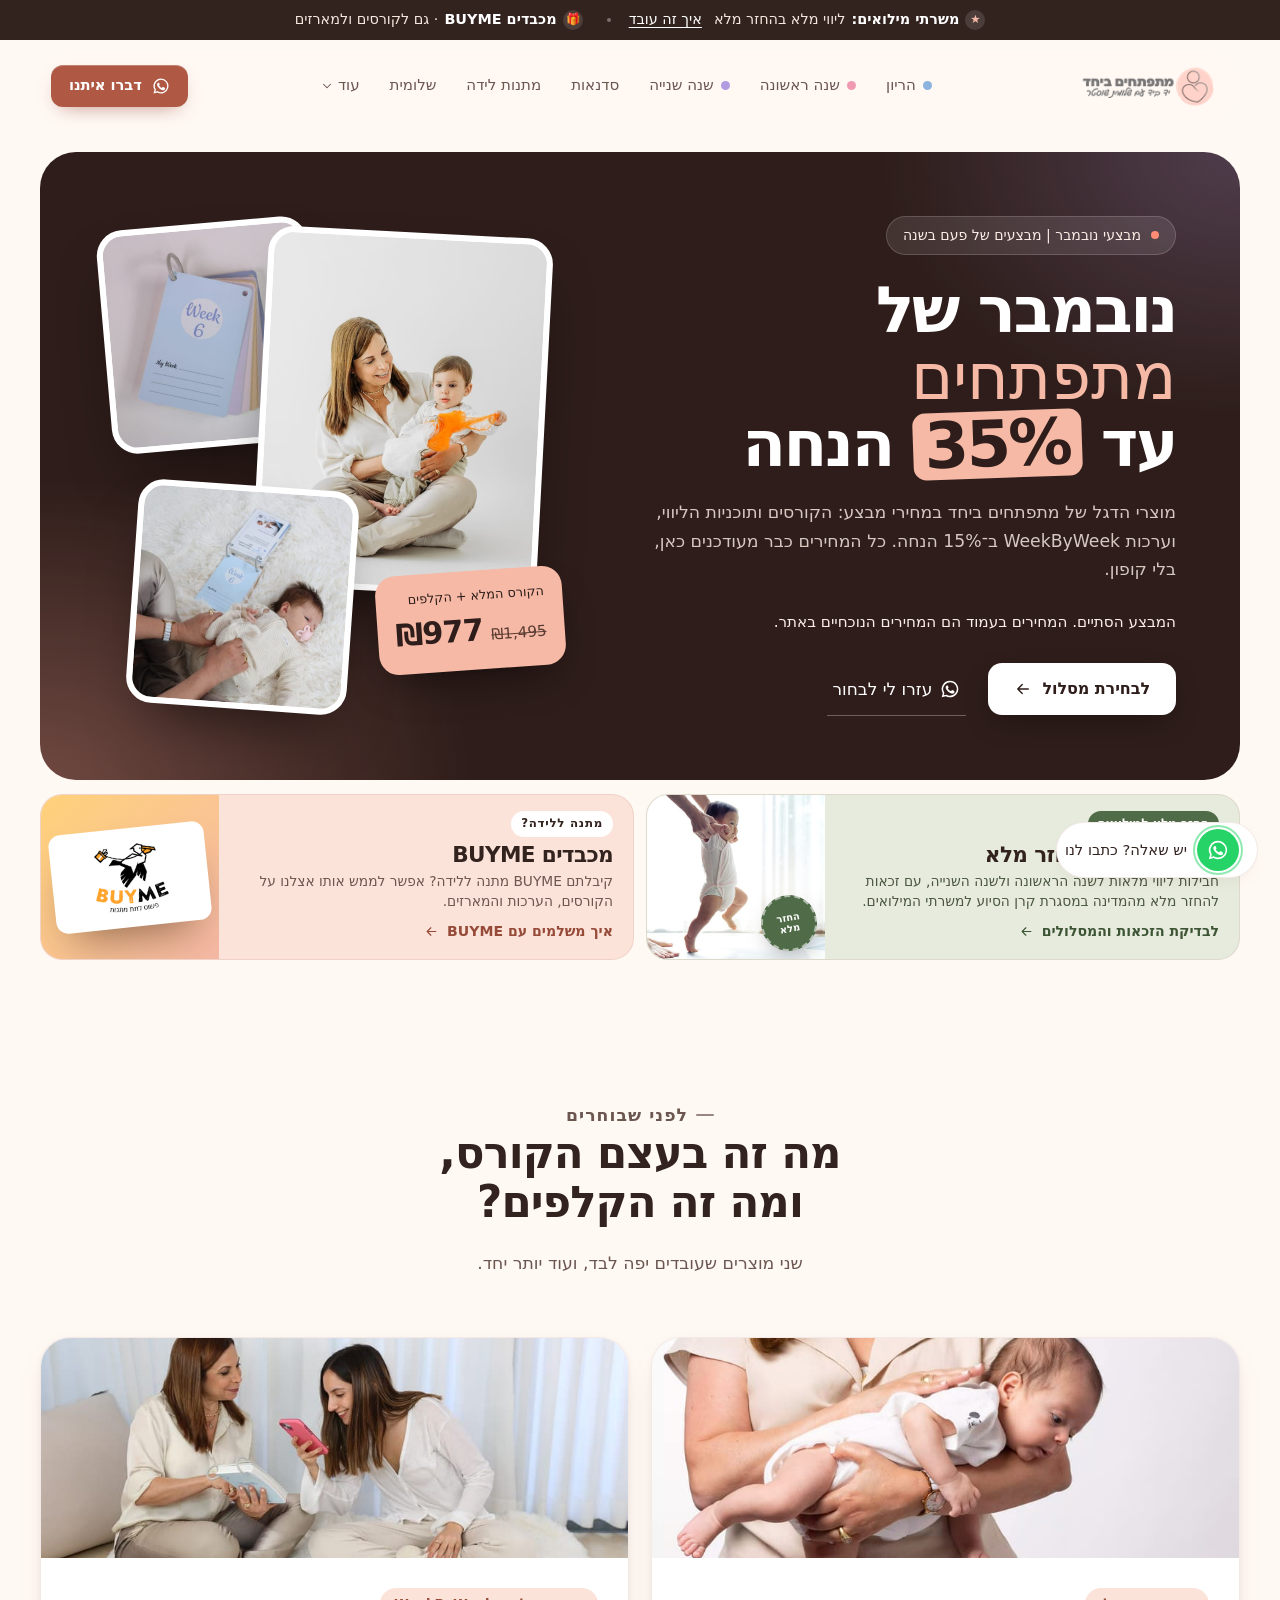
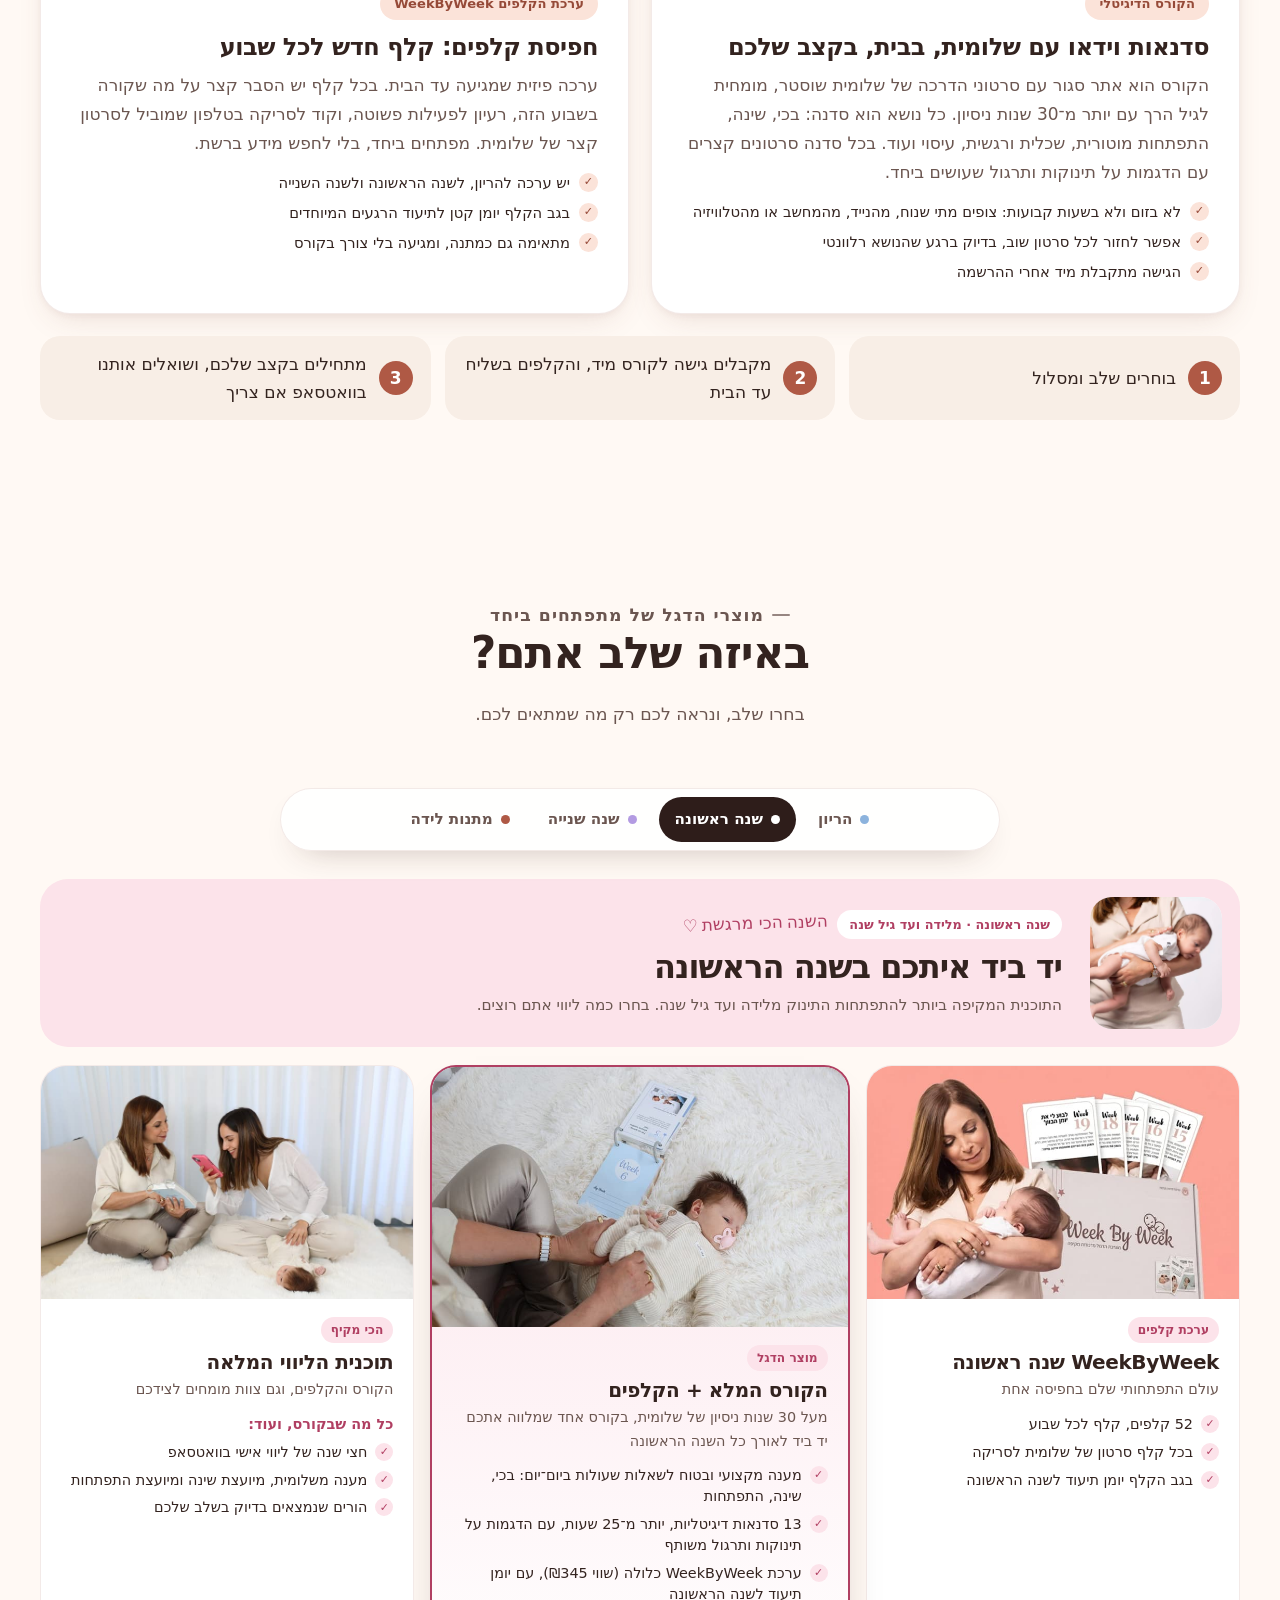
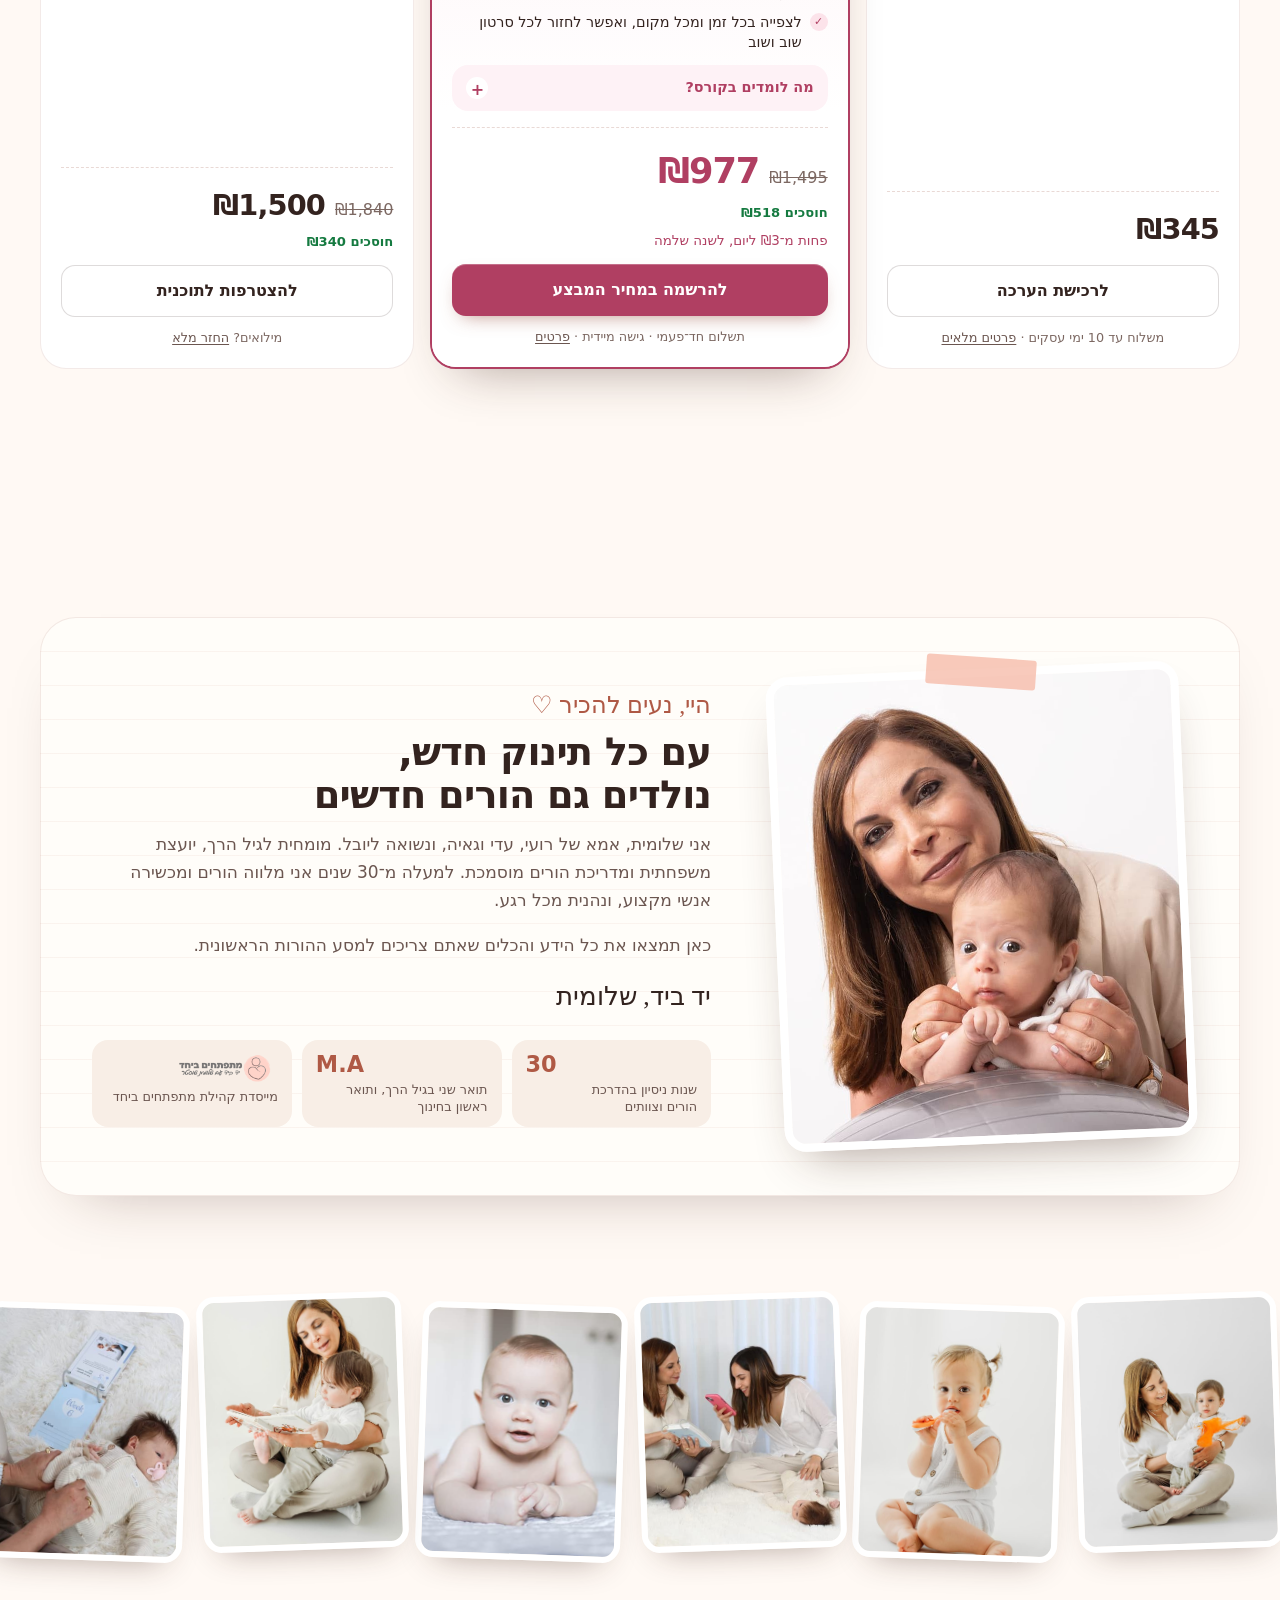
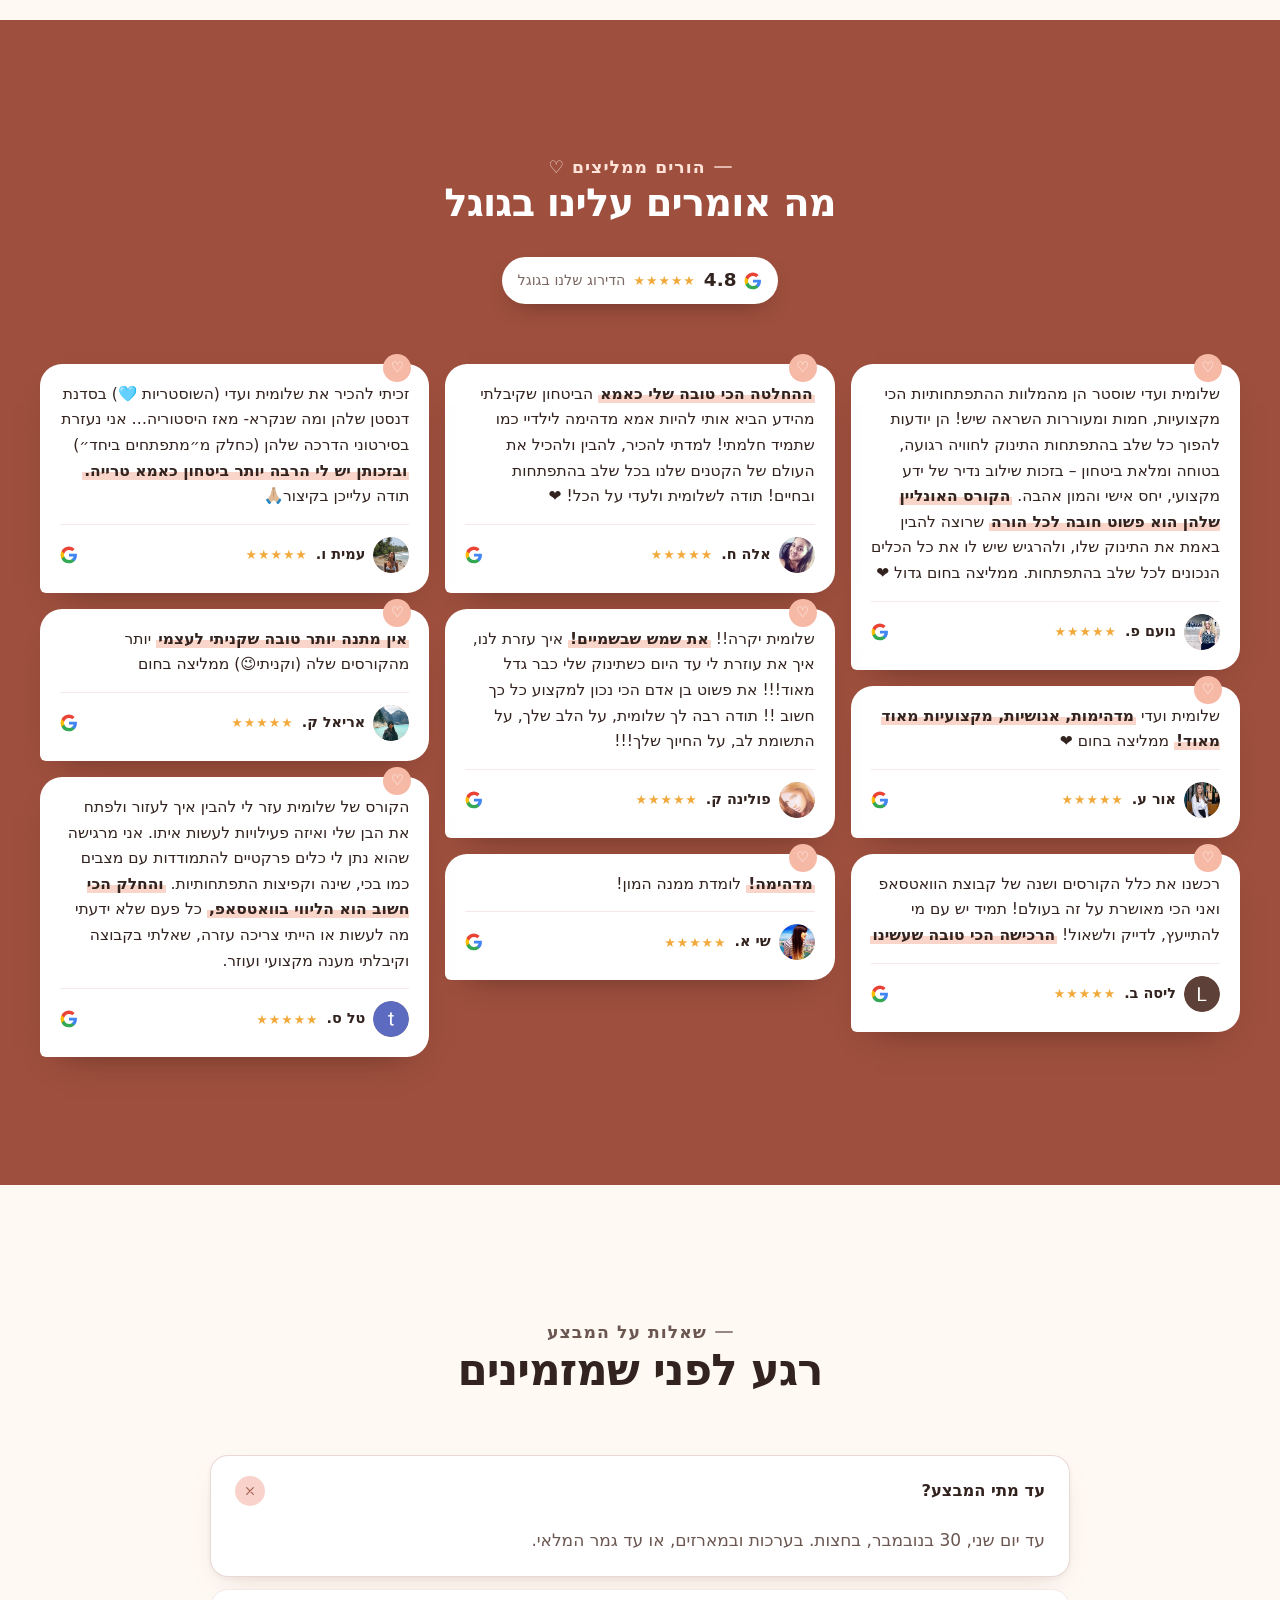
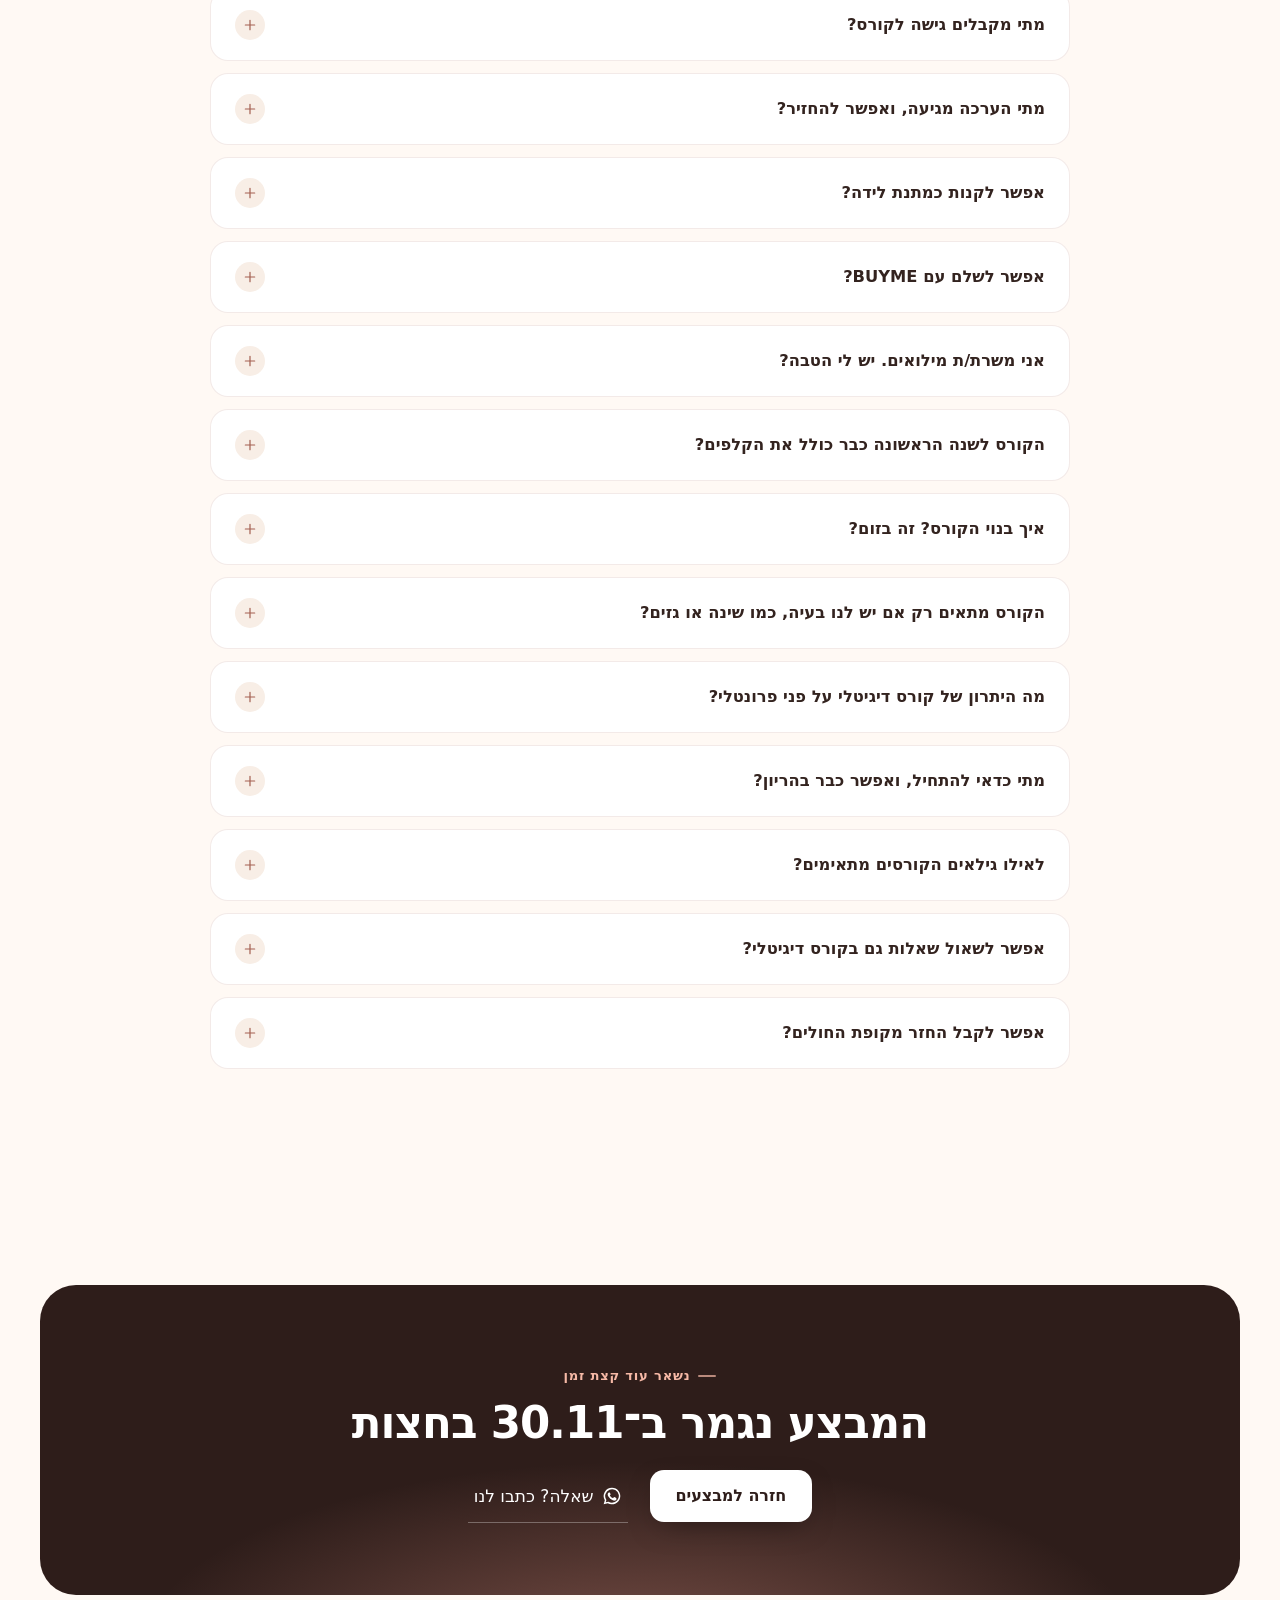
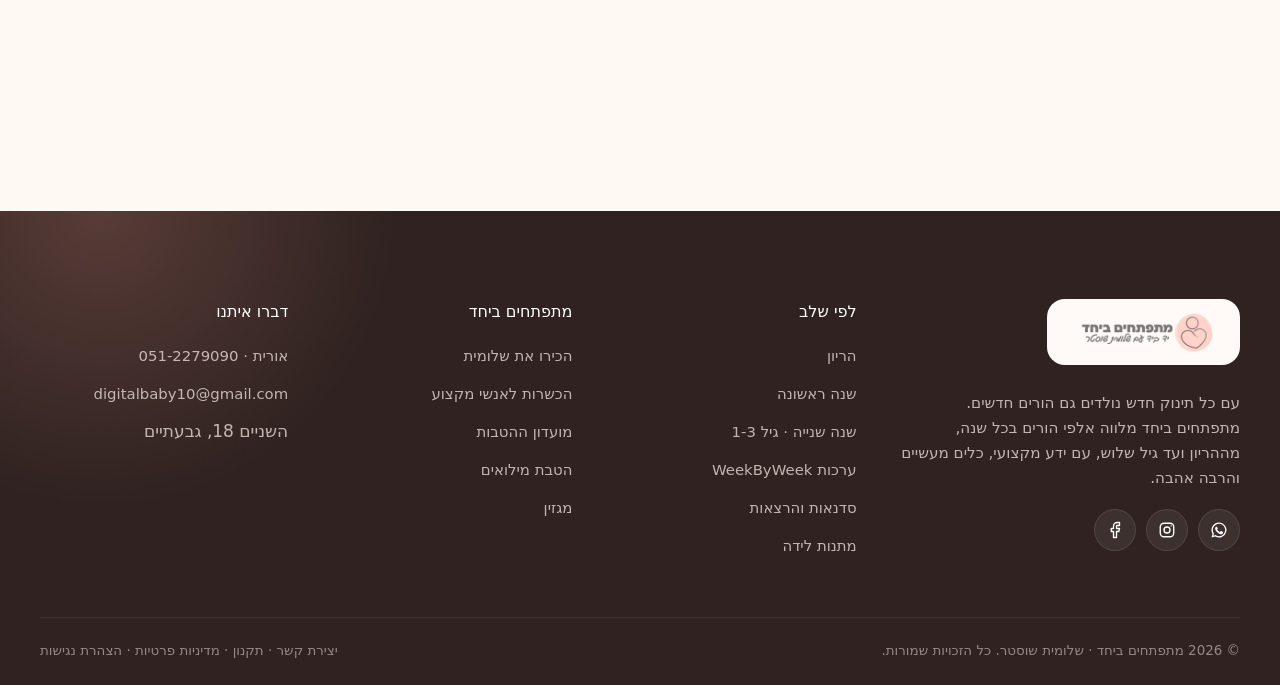
==== commit 7f94e0e5: "Explainer section SPEC-EXEMPT: marketing copy and layout addition, no logic change" ====
--- a/index.html
+++ b/index.html
@@ -15,7 +15,7 @@
 <link rel="preconnect" href="https://fonts.googleapis.com"><link rel="preconnect" href="https://fonts.gstatic.com" crossorigin>
 <link href="https://fonts.googleapis.com/css2?family=Google+Sans:wght@400..700&family=Playpen+Sans+Hebrew:wght@400;500&display=swap" rel="stylesheet">
 <link rel="preload" as="image" href="assets/img/sh-play-baby.jpg" fetchpriority="high">
-<link rel="stylesheet" href="assets/css/style.css?v=99808389a2">
+<link rel="stylesheet" href="assets/css/style.css?v=f465570e45">
 <script type="application/ld+json">
 {"@context":"https://schema.org","@type":"FAQPage","mainEntity":[
 {"@type":"Question","name":"עד מתי המבצע?","acceptedAnswer":{"@type":"Answer","text":"עד יום שני, 30 בנובמבר, בחצות. בערכות ובמארזים, או עד גמר המלאי."}},
@@ -71,6 +71,50 @@
           </div>
           <div class="perk-img perk-img--card"><div class="gcard"><img src="assets/img/buyme-logo.png" alt="BUYME" width="240" height="240" loading="lazy"></div></div>
         </div>
+      </div>
+    </div>
+  </section>
+
+  <!-- ===== 1b · WHAT IS THIS? (for people who do not know Shlomit yet) ===== -->
+  <section class="section section--tight nv-explain" id="what">
+    <div class="container">
+      <div class="section-head center reveal">
+        <p class="eyebrow">לפני שבוחרים</p>
+        <h2>מה זה בעצם הקורס, ומה זה הקלפים?</h2>
+        <p>שני מוצרים שעובדים יפה לבד, ועוד יותר יחד.</p>
+      </div>
+      <div class="ex-grid">
+        <article class="ex reveal">
+          <div class="ex-img"><img src="assets/img/shlomit-hold.jpg" alt="שלומית שוסטר מחזיקה תינוק" loading="lazy" style="object-position:45% 35%"></div>
+          <div class="ex-body">
+            <span class="ex-tag">הקורס הדיגיטלי</span>
+            <h3>סדנאות וידאו עם שלומית, בבית, בקצב שלכם</h3>
+            <p>הקורס הוא אתר סגור עם סרטוני הדרכה של שלומית שוסטר, מומחית לגיל הרך עם יותר מ־30 שנות ניסיון. כל נושא הוא סדנה: בכי, שינה, התפתחות מוטורית, שכלית ורגשית, עיסוי ועוד. בכל סדנה סרטונים קצרים עם הדגמות על תינוקות ותרגול שעושים ביחד.</p>
+            <ul class="ticks">
+              <li>לא בזום ולא בשעות קבועות: צופים מתי שנוח, מהנייד, מהמחשב או מהטלוויזיה</li>
+              <li>אפשר לחזור לכל סרטון שוב, בדיוק ברגע שהנושא רלוונטי</li>
+              <li>הגישה מתקבלת מיד אחרי ההרשמה</li>
+            </ul>
+          </div>
+        </article>
+        <article class="ex reveal d1">
+          <div class="ex-img"><img src="assets/img/sh-scan-card.jpg" alt="סריקת קלף WeekByWeek" loading="lazy" style="object-position:40% 40%"></div>
+          <div class="ex-body">
+            <span class="ex-tag">ערכת הקלפים WeekByWeek</span>
+            <h3>חפיסת קלפים: קלף חדש לכל שבוע</h3>
+            <p>ערכה פיזית שמגיעה עד הבית. בכל קלף יש הסבר קצר על מה שקורה בשבוע הזה, רעיון לפעילות פשוטה, וקוד לסריקה בטלפון שמוביל לסרטון קצר של שלומית. מפתחים ביחד, בלי לחפש מידע ברשת.</p>
+            <ul class="ticks">
+              <li>יש ערכה להריון, לשנה הראשונה ולשנה השנייה</li>
+              <li>בגב הקלף יומן קטן לתיעוד הרגעים המיוחדים</li>
+              <li>מתאימה גם כמתנה, ומגיעה בלי צורך בקורס</li>
+            </ul>
+          </div>
+        </article>
+      </div>
+      <div class="ex-how reveal">
+        <div class="ex-step"><b>1</b><span>בוחרים שלב ומסלול</span></div>
+        <div class="ex-step"><b>2</b><span>מקבלים גישה לקורס מיד, והקלפים בשליח עד הבית</span></div>
+        <div class="ex-step"><b>3</b><span>מתחילים בקצב שלכם, ושואלים אותנו בוואטסאפ אם צריך</span></div>
       </div>
     </div>
   </section>
--- a/assets/css/style.css
+++ b/assets/css/style.css
@@ -2207,3 +2207,19 @@
 .nv-col .msg:last-child { margin-bottom: 0; }
 @media (min-width: 761px) { .nv-wall { columns: auto; display: grid; grid-template-columns: repeat(3, 1fr); gap: 16px; align-items: start; } }
 @media (max-width: 760px) { .nv-col { display: contents; } }
+
+/* "What is this?" explainer */
+.ex-grid { display: grid; grid-template-columns: 1fr 1fr; gap: 22px; }
+.ex { display: grid; grid-template-rows: 220px auto; border-radius: 30px; overflow: hidden; background: #fff; border: 1px solid var(--line); box-shadow: var(--shadow-md); }
+.ex-img img { width: 100%; height: 100%; object-fit: cover; display: block; }
+.ex-body { padding: clamp(20px, 3vw, 30px); }
+.ex-tag { display: inline-block; padding: 5px 14px; border-radius: 999px; background: var(--warm); color: var(--accent-700); font-weight: 700; font-size: .82rem; }
+.ex-body h3 { margin: 12px 0 8px; font-size: clamp(1.2rem, 2.2vw, 1.5rem); letter-spacing: -.02em; }
+.ex-body p { margin: 0 0 14px; color: var(--ink-2); line-height: 1.7; }
+.ex-how { display: grid; grid-template-columns: repeat(3, 1fr); gap: 14px; margin-top: 22px; }
+.ex-step { display: flex; align-items: center; gap: 12px; padding: 14px 18px; border-radius: 20px; background: var(--cream); font-weight: 500; }
+.ex-step b { flex: none; width: 34px; height: 34px; border-radius: 50%; display: grid; place-items: center; background: var(--accent); color: #fff; }
+@media (max-width: 860px) { .ex-grid, .ex-how { grid-template-columns: 1fr; } .ex { grid-template-rows: 190px auto; } }
+.ex .ticks { list-style: none; margin: 0; padding: 0; display: grid; gap: 8px; }
+.ex .ticks li { position: relative; padding-inline-start: 28px; font-size: .92rem; line-height: 1.5; }
+.ex .ticks li::before { content: "✓"; position: absolute; inset-inline-start: 0; top: 1px; width: 19px; height: 19px; border-radius: 50%; display: grid; place-items: center; font-size: .7rem; font-weight: 700; background: var(--warm); color: var(--accent-700); }
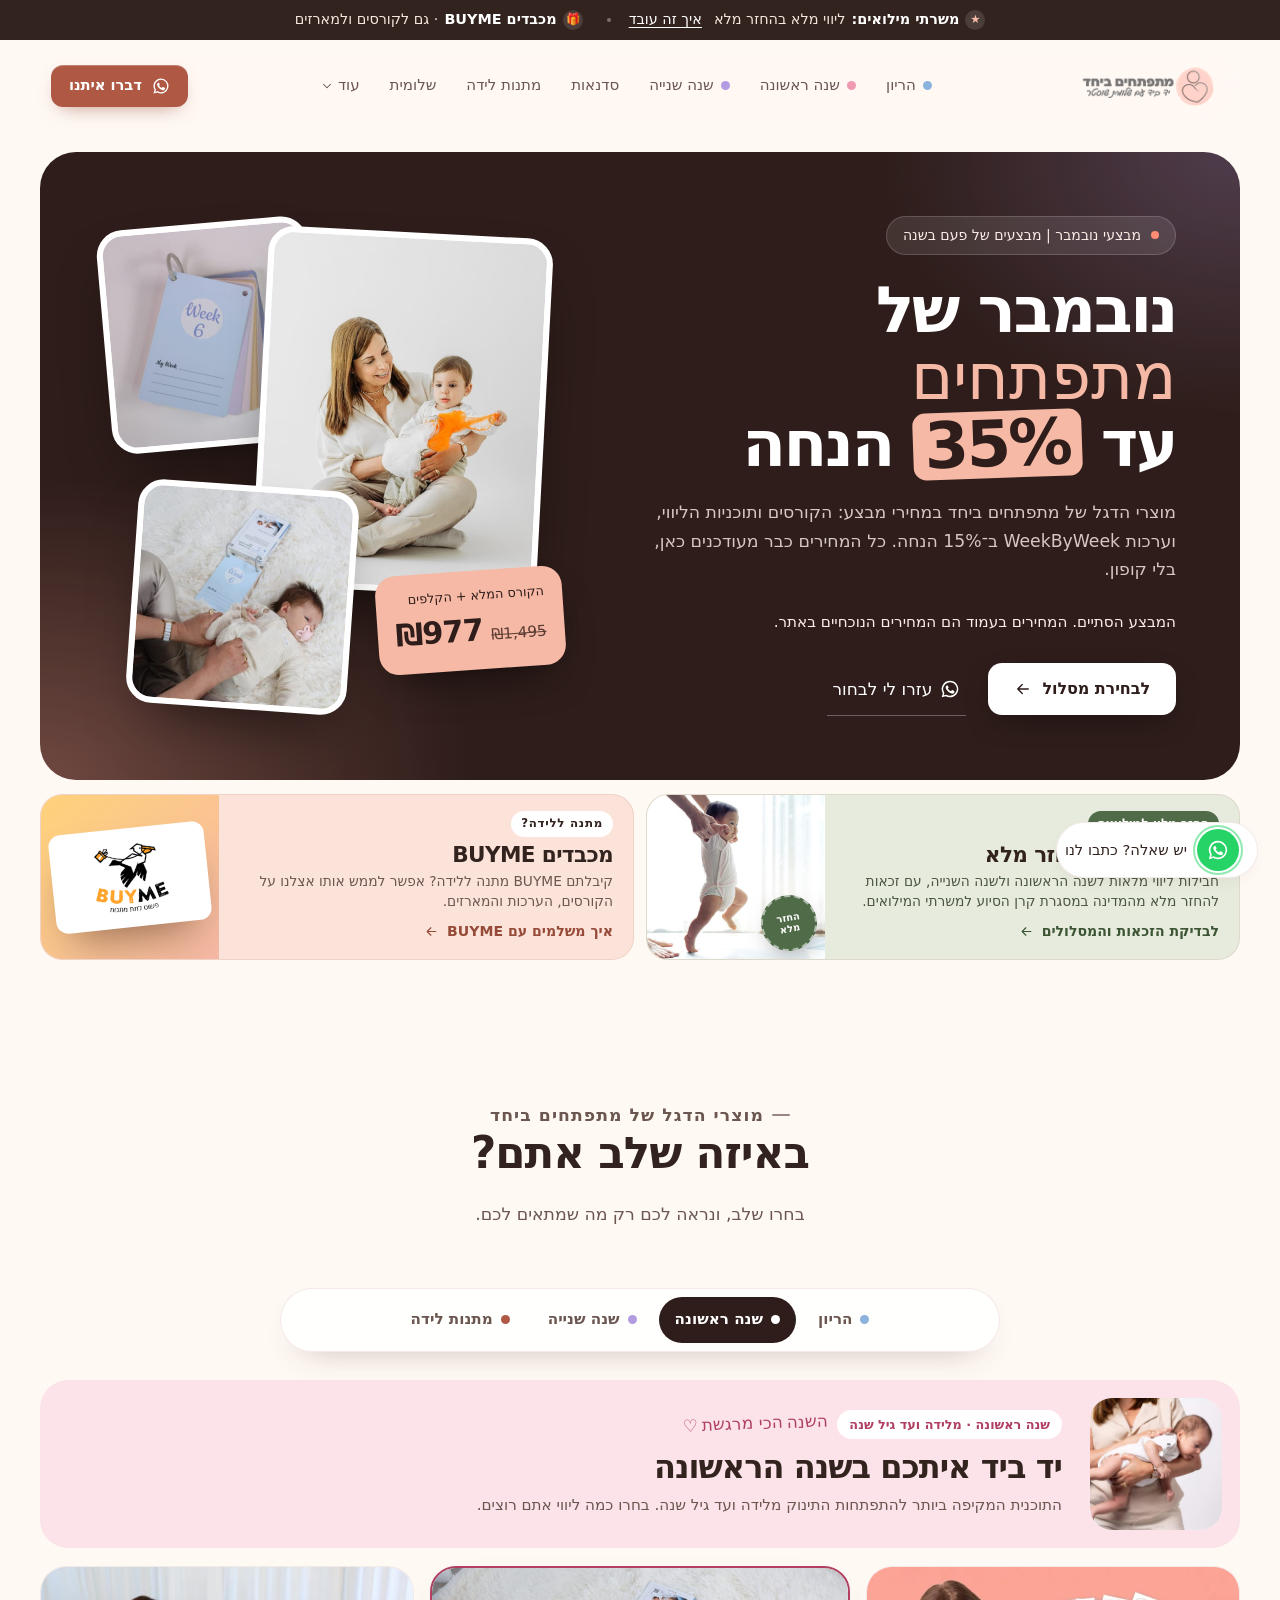
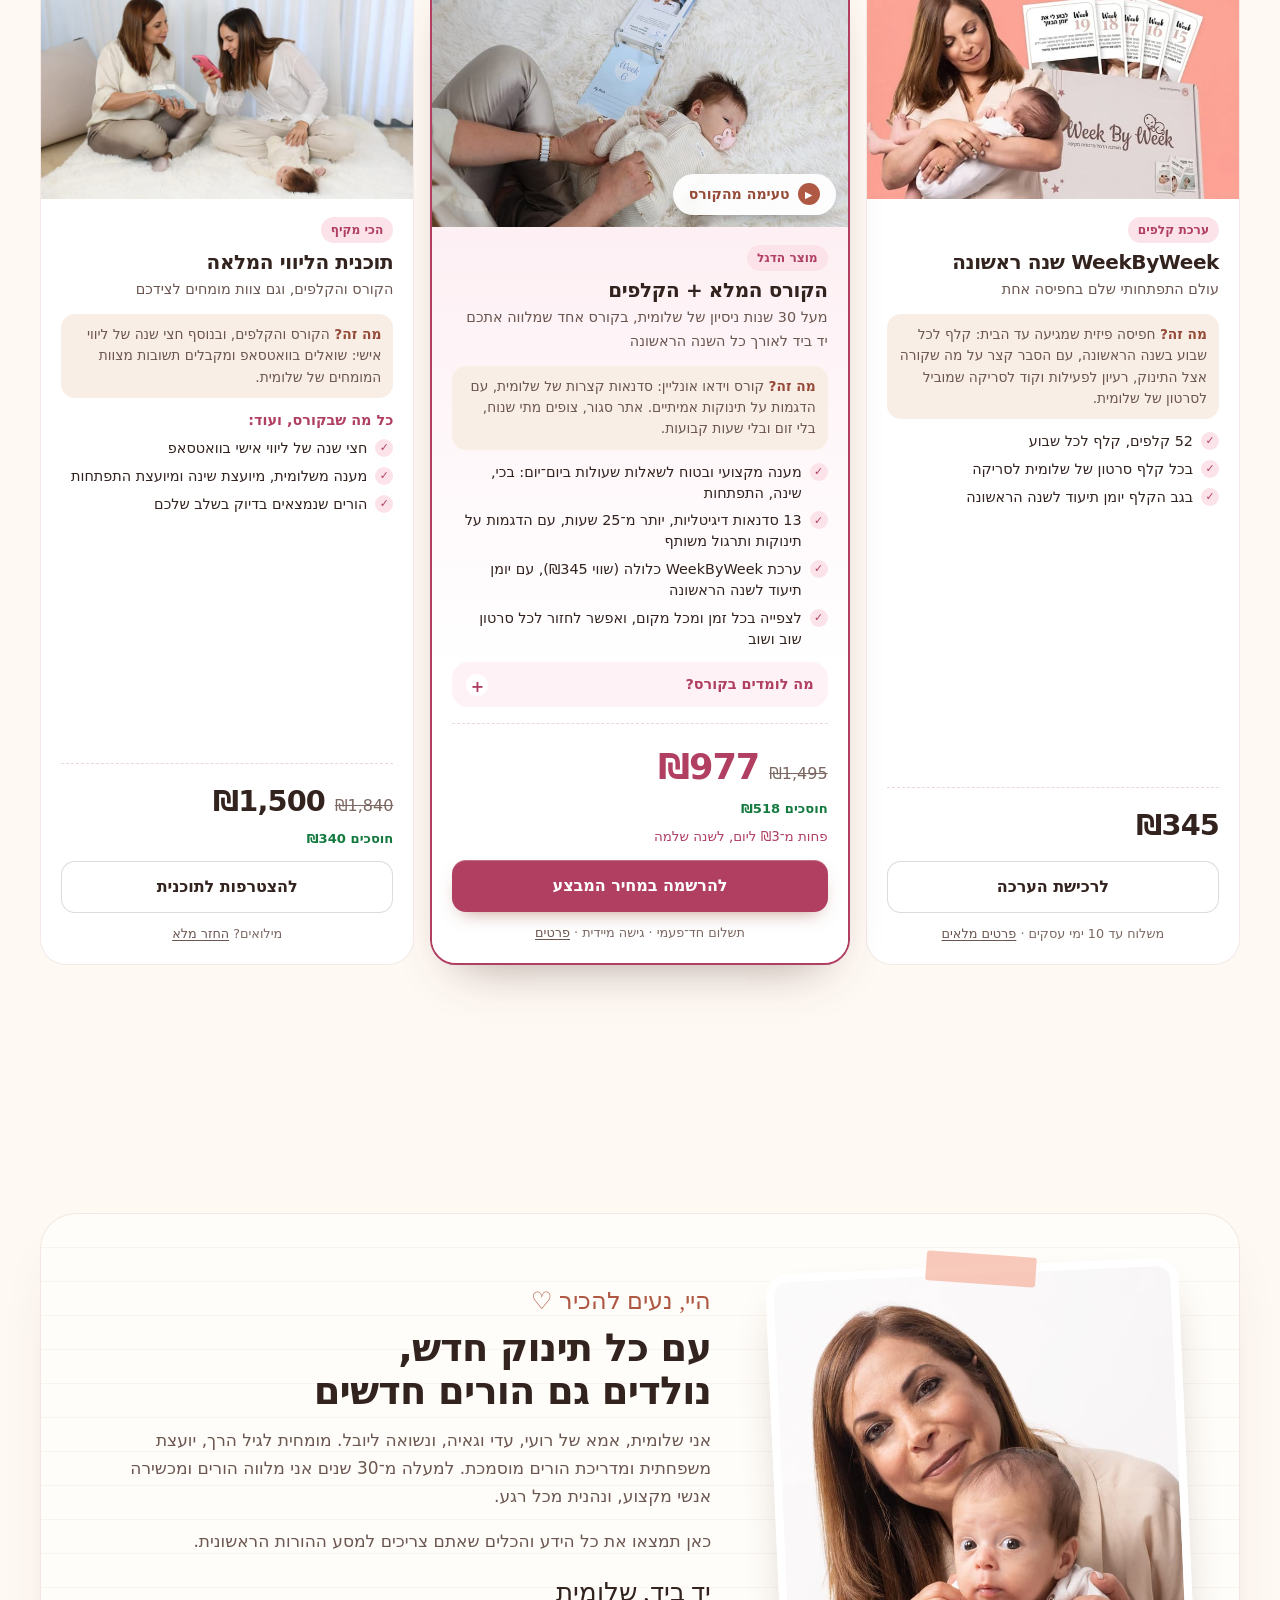
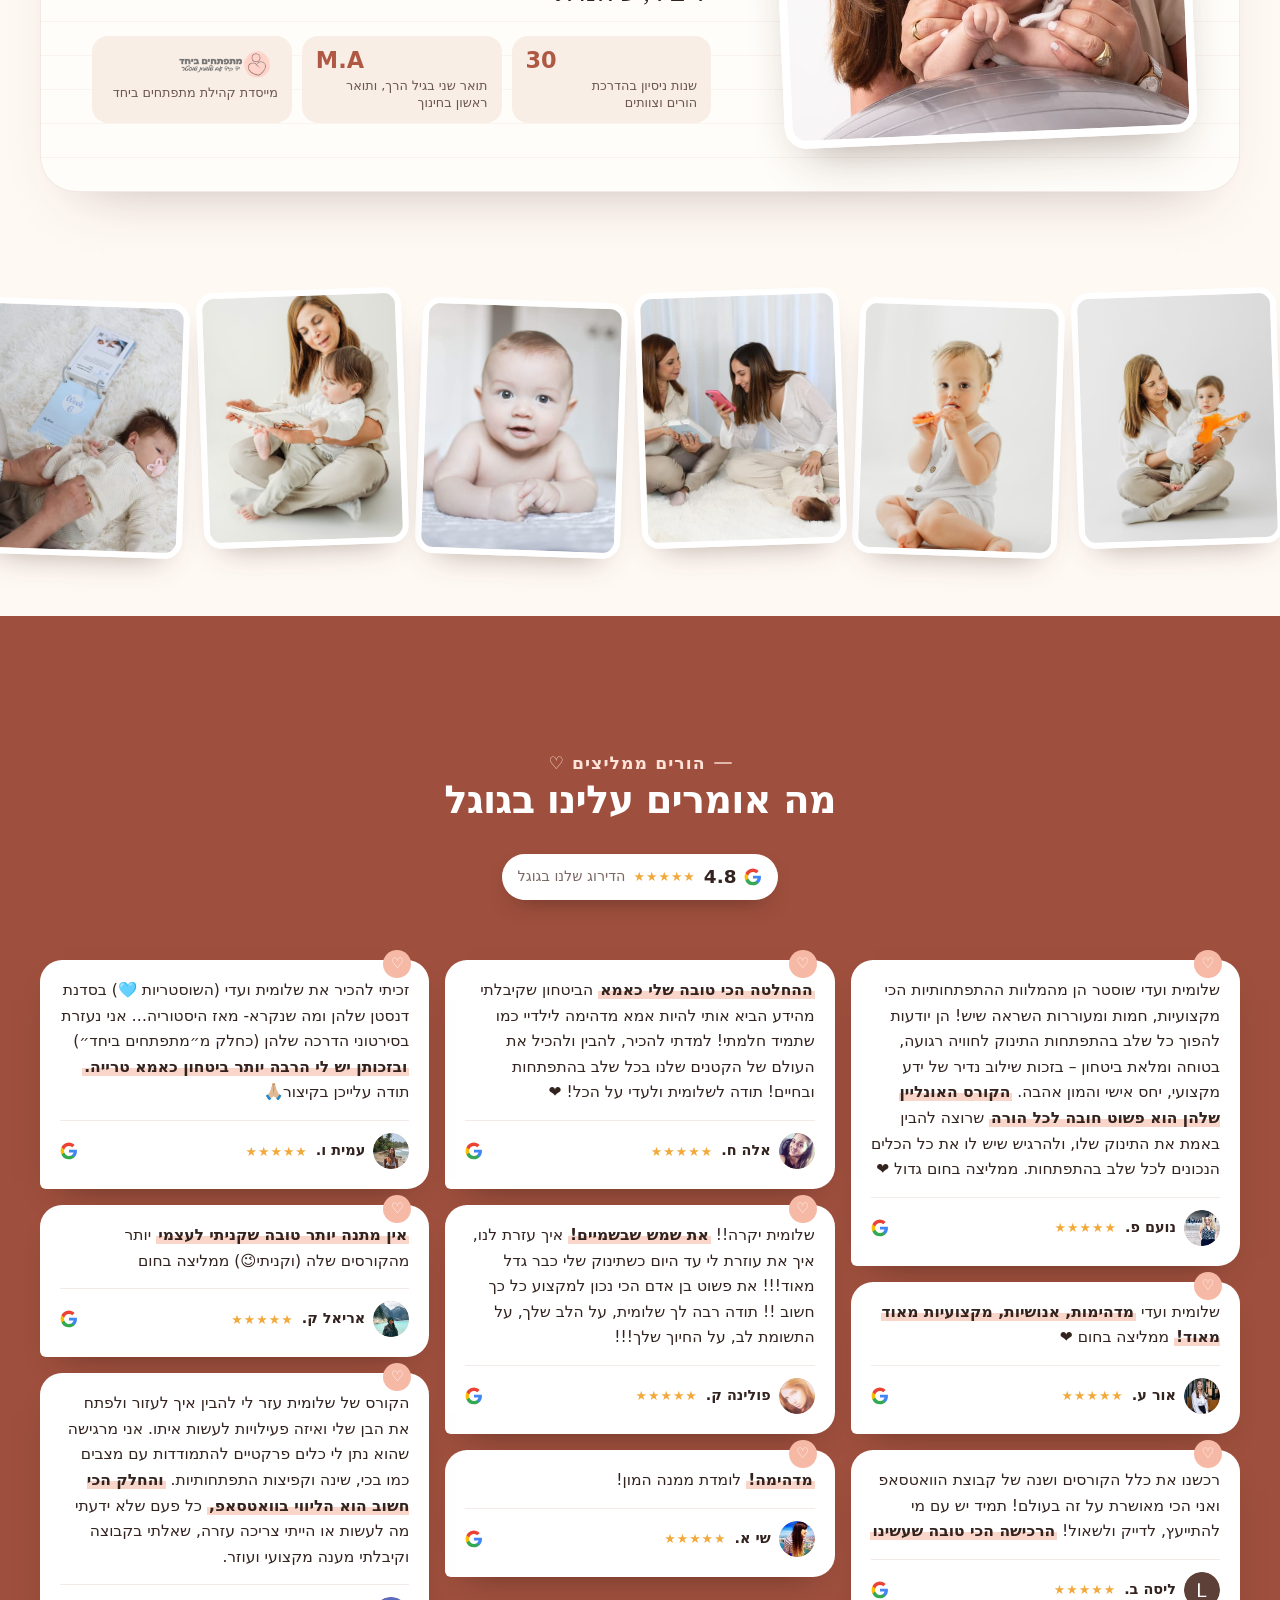
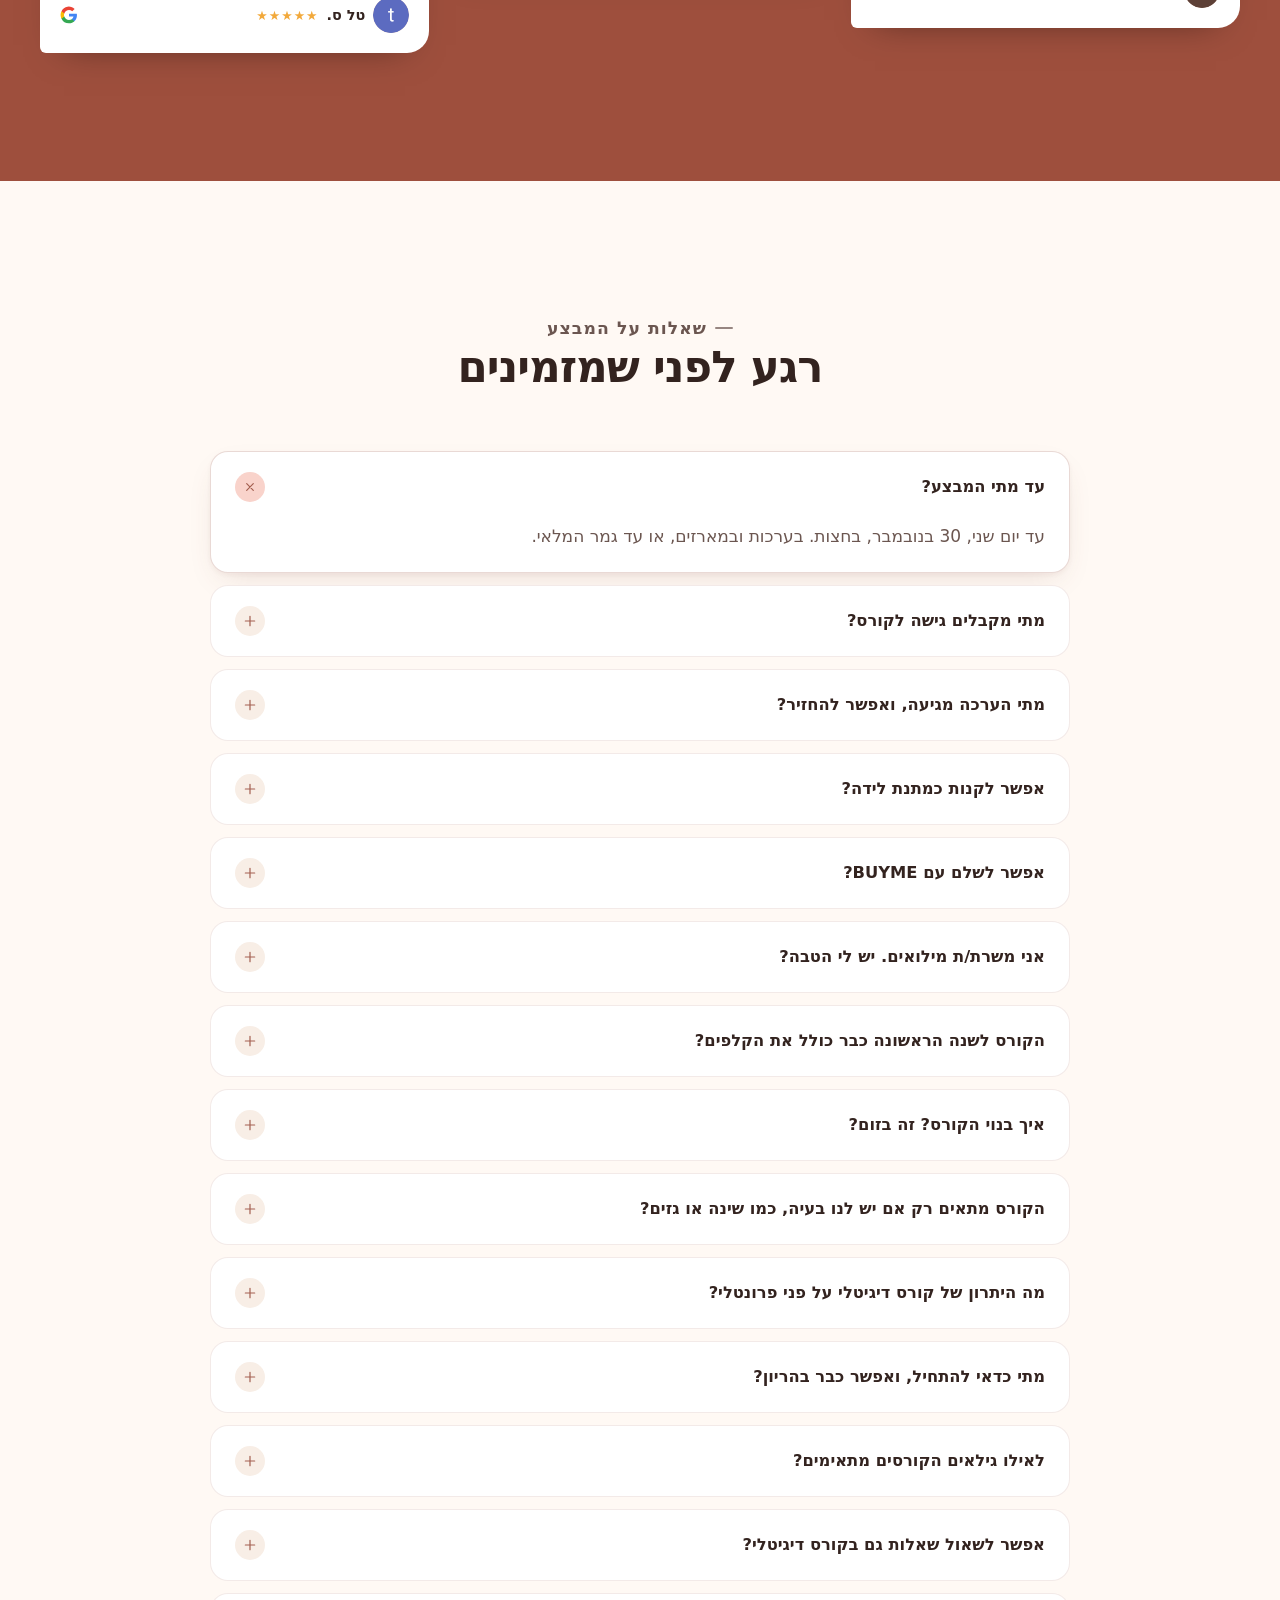
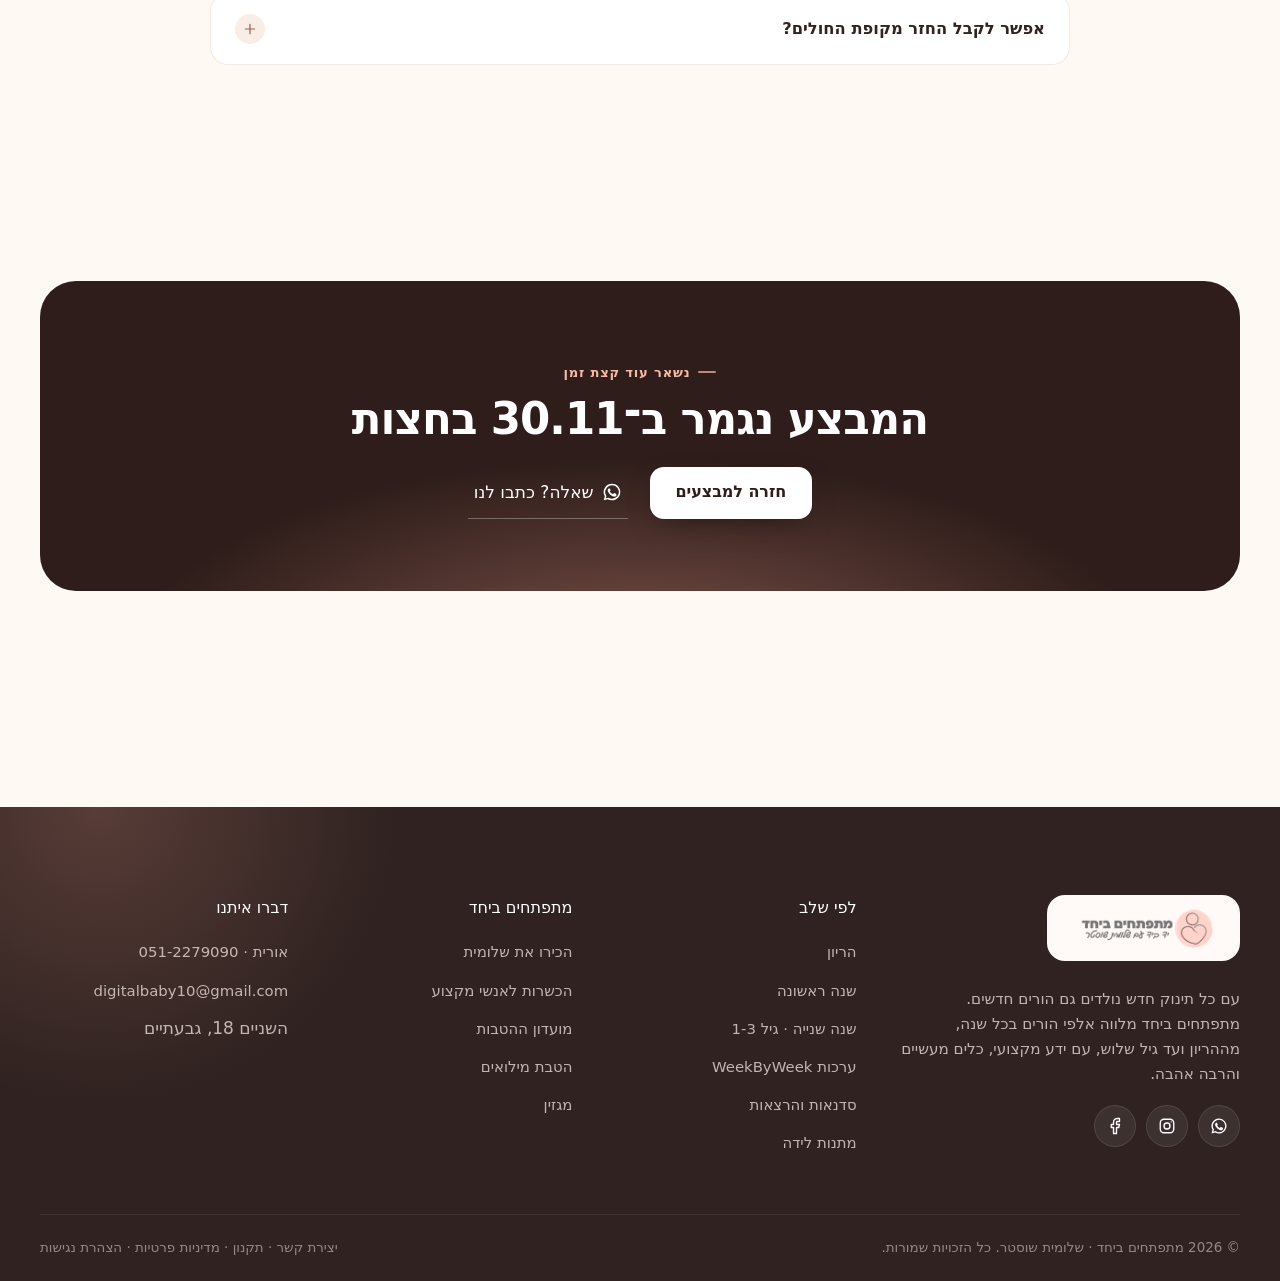
==== commit fc380260: "Explanations in cards + course taster video SPEC-EXEMPT: marketing copy and small UI change, no busi" ====
--- a/index.html
+++ b/index.html
@@ -1,7 +1,7 @@
 <!doctype html>
 <html lang="he" dir="rtl">
 <head>
-<meta http-equiv="Content-Security-Policy" content="default-src 'self'; script-src 'self' https://connect.facebook.net; style-src 'self' 'unsafe-inline' https://fonts.googleapis.com; font-src https://fonts.gstatic.com; img-src 'self' data: https://www.facebook.com; connect-src 'self' https://www.facebook.com https://connect.facebook.net; frame-src 'none'; object-src 'none'; base-uri 'self'; form-action 'self'">
+<meta http-equiv="Content-Security-Policy" content="default-src 'self'; script-src 'self' https://connect.facebook.net; style-src 'self' 'unsafe-inline' https://fonts.googleapis.com; font-src https://fonts.gstatic.com; img-src 'self' data: https://www.facebook.com; connect-src 'self' https://www.facebook.com https://connect.facebook.net; frame-src https://www.youtube-nocookie.com; object-src 'none'; base-uri 'self'; form-action 'self'">
 <meta name="referrer" content="strict-origin-when-cross-origin">
 <meta charset="utf-8">
 <meta name="viewport" content="width=device-width, initial-scale=1">
@@ -15,7 +15,7 @@
 <link rel="preconnect" href="https://fonts.googleapis.com"><link rel="preconnect" href="https://fonts.gstatic.com" crossorigin>
 <link href="https://fonts.googleapis.com/css2?family=Google+Sans:wght@400..700&family=Playpen+Sans+Hebrew:wght@400;500&display=swap" rel="stylesheet">
 <link rel="preload" as="image" href="assets/img/sh-play-baby.jpg" fetchpriority="high">
-<link rel="stylesheet" href="assets/css/style.css?v=f465570e45">
+<link rel="stylesheet" href="assets/css/style.css?v=f2f9caca12">
 <script type="application/ld+json">
 {"@context":"https://schema.org","@type":"FAQPage","mainEntity":[
 {"@type":"Question","name":"עד מתי המבצע?","acceptedAnswer":{"@type":"Answer","text":"עד יום שני, 30 בנובמבר, בחצות. בערכות ובמארזים, או עד גמר המלאי."}},
@@ -75,50 +75,6 @@
     </div>
   </section>
 
-  <!-- ===== 1b · WHAT IS THIS? (for people who do not know Shlomit yet) ===== -->
-  <section class="section section--tight nv-explain" id="what">
-    <div class="container">
-      <div class="section-head center reveal">
-        <p class="eyebrow">לפני שבוחרים</p>
-        <h2>מה זה בעצם הקורס, ומה זה הקלפים?</h2>
-        <p>שני מוצרים שעובדים יפה לבד, ועוד יותר יחד.</p>
-      </div>
-      <div class="ex-grid">
-        <article class="ex reveal">
-          <div class="ex-img"><img src="assets/img/shlomit-hold.jpg" alt="שלומית שוסטר מחזיקה תינוק" loading="lazy" style="object-position:45% 35%"></div>
-          <div class="ex-body">
-            <span class="ex-tag">הקורס הדיגיטלי</span>
-            <h3>סדנאות וידאו עם שלומית, בבית, בקצב שלכם</h3>
-            <p>הקורס הוא אתר סגור עם סרטוני הדרכה של שלומית שוסטר, מומחית לגיל הרך עם יותר מ־30 שנות ניסיון. כל נושא הוא סדנה: בכי, שינה, התפתחות מוטורית, שכלית ורגשית, עיסוי ועוד. בכל סדנה סרטונים קצרים עם הדגמות על תינוקות ותרגול שעושים ביחד.</p>
-            <ul class="ticks">
-              <li>לא בזום ולא בשעות קבועות: צופים מתי שנוח, מהנייד, מהמחשב או מהטלוויזיה</li>
-              <li>אפשר לחזור לכל סרטון שוב, בדיוק ברגע שהנושא רלוונטי</li>
-              <li>הגישה מתקבלת מיד אחרי ההרשמה</li>
-            </ul>
-          </div>
-        </article>
-        <article class="ex reveal d1">
-          <div class="ex-img"><img src="assets/img/sh-scan-card.jpg" alt="סריקת קלף WeekByWeek" loading="lazy" style="object-position:40% 40%"></div>
-          <div class="ex-body">
-            <span class="ex-tag">ערכת הקלפים WeekByWeek</span>
-            <h3>חפיסת קלפים: קלף חדש לכל שבוע</h3>
-            <p>ערכה פיזית שמגיעה עד הבית. בכל קלף יש הסבר קצר על מה שקורה בשבוע הזה, רעיון לפעילות פשוטה, וקוד לסריקה בטלפון שמוביל לסרטון קצר של שלומית. מפתחים ביחד, בלי לחפש מידע ברשת.</p>
-            <ul class="ticks">
-              <li>יש ערכה להריון, לשנה הראשונה ולשנה השנייה</li>
-              <li>בגב הקלף יומן קטן לתיעוד הרגעים המיוחדים</li>
-              <li>מתאימה גם כמתנה, ומגיעה בלי צורך בקורס</li>
-            </ul>
-          </div>
-        </article>
-      </div>
-      <div class="ex-how reveal">
-        <div class="ex-step"><b>1</b><span>בוחרים שלב ומסלול</span></div>
-        <div class="ex-step"><b>2</b><span>מקבלים גישה לקורס מיד, והקלפים בשליח עד הבית</span></div>
-        <div class="ex-step"><b>3</b><span>מתחילים בקצב שלכם, ושואלים אותנו בוואטסאפ אם צריך</span></div>
-      </div>
-    </div>
-  </section>
-
   <!-- ===== 2 · DEALS, grouped by stage (pregnancy → year 1 → year 2 → gifts) ===== -->
   <section class="section section--tight" id="deals">
     <div class="container">
@@ -154,6 +110,7 @@
               <span class="t3-kind">ערכת קלפים</span>
               <h4>WeekByWeek הריון</h4>
               <p class="t3-for">לכל שבוע בהריון, מהפסים הראשונים ועד הלידה</p>
+              <p class="t3-what"><b>מה זה?</b> חפיסת קלפים שמגיעה עד הבית: קלף לכל שבוע בהריון, עם הסבר על מה שקורה בגוף ובעובר, וקוד לסריקה שמוביל לסרטונים קצרים.</p>
               <ul class="ticks">
                 <li>קלף חדש בכל שבוע, עם שני סרטונים לצפייה</li>
                 <li>מה עובר על העובר, וסרטון עם מומחה השבוע</li>
@@ -172,6 +129,7 @@
               <span class="t3-kind">קורס דיגיטלי</span>
               <h4>Welcome Baby</h4>
               <p class="t3-for">להגיע מוכנים לחודשים הראשונים</p>
+              <p class="t3-what"><b>מה זה?</b> מיני־קורס דיגיטלי עם סרטוני הדרכה של שלומית: כל מה שכדאי לדעת לפני שהתינוק מגיע הביתה, לצפייה מכל מכשיר.</p>
               <ul class="ticks">
                 <li>הקורס הדיגיטלי לחודשים הראשונים</li>
                 <li>כולל ליווי לשלושה חודשים</li>
@@ -204,6 +162,7 @@
               <span class="t3-kind">ערכת קלפים</span>
               <h4>WeekByWeek שנה ראשונה</h4>
               <p class="t3-for">עולם התפתחותי שלם בחפיסה אחת</p>
+              <p class="t3-what"><b>מה זה?</b> חפיסה פיזית שמגיעה עד הבית: קלף לכל שבוע בשנה הראשונה, עם הסבר קצר על מה שקורה אצל התינוק, רעיון לפעילות וקוד לסריקה שמוביל לסרטון של שלומית.</p>
               <ul class="ticks">
                 <li>52 קלפים, קלף לכל שבוע</li>
                 <li>בכל קלף סרטון של שלומית לסריקה</li>
@@ -217,11 +176,12 @@
             </div>
           </article>
           <article class="t3 t3--best reveal d1">
-            <div class="t3-img"><img src="assets/img/kit-in-use.jpg" alt="קלף WeekByWeek ליד תינוק על שטיח" loading="lazy"></div>
+            <div class="t3-img"><img src="assets/img/kit-in-use.jpg" alt="קלף WeekByWeek ליד תינוק על שטיח" loading="lazy"><button type="button" class="t3-play" data-yt="xFSDejbcIrU" data-yt-title="טעימה מהקורס: האמבטיה הראשונה"><span aria-hidden="true">▶</span> טעימה מהקורס</button></div>
             <div class="t3-body">
               <span class="t3-kind">מוצר הדגל</span>
               <h4>הקורס המלא + הקלפים</h4>
               <p class="t3-for">מעל 30 שנות ניסיון של שלומית, בקורס אחד שמלווה אתכם יד ביד לאורך כל השנה הראשונה</p>
+              <p class="t3-what"><b>מה זה?</b> קורס וידאו אונליין: סדנאות קצרות של שלומית, עם הדגמות על תינוקות אמיתיים. אתר סגור, צופים מתי שנוח, בלי זום ובלי שעות קבועות.</p>
               <ul class="ticks">
                 <li>מענה מקצועי ובטוח לשאלות שעולות ביום־יום: בכי, שינה, התפתחות</li>
                 <li>13 סדנאות דיגיטליות, יותר מ־25 שעות, עם הדגמות על תינוקות ותרגול משותף</li>
@@ -261,6 +221,7 @@
               <span class="t3-kind">הכי מקיף</span>
               <h4>תוכנית הליווי המלאה</h4>
               <p class="t3-for">הקורס והקלפים, וגם צוות מומחים לצידכם</p>
+              <p class="t3-what"><b>מה זה?</b> הקורס והקלפים, ובנוסף חצי שנה של ליווי אישי: שואלים בוואטסאפ ומקבלים תשובות מצוות המומחים של שלומית.</p>
               <ul class="ticks">
                 <li class="lead-in">כל מה שבקורס, ועוד:</li>
                 <li>חצי שנה של ליווי אישי בוואטסאפ</li>
@@ -294,6 +255,7 @@
               <span class="t3-kind">ערכת קלפים</span>
               <h4>WeekByWeek שנה שנייה</h4>
               <p class="t3-for">מאגר פעילויות מגיל שנה עד שנתיים</p>
+              <p class="t3-what"><b>מה זה?</b> חפיסה פיזית שמגיעה עד הבית: פעילות חדשה בכל קלף, עם הסבר התפתחותי וקוד לסריקה שמוביל לסרטון הדגמה של שלומית.</p>
               <ul class="ticks">
                 <li>פעילות חדשה בכל קלף</li>
                 <li>לעידוד כל תחומי ההתפתחות של פעוטות</li>
@@ -312,6 +274,7 @@
               <span class="t3-kind">מוצר הדגל</span>
               <h4>קורס השנה השנייה + קלפים</h4>
               <p class="t3-for">גבולות באהבה, התקפי זעם ועצמאות: כל הידע לתקופה שבה התינוק הופך לפעוט</p>
+              <p class="t3-what"><b>מה זה?</b> קורס וידאו אונליין עם סדנאות והרצאות מעשיות, ומפגשי העשרה חודשיים בזום. צופים מתי שנוח, מכל מכשיר.</p>
               <ul class="ticks">
                 <li>כלים מעשיים לגבולות, להתקפי זעם ולפרידה מחיתולים וממוצץ</li>
                 <li>10 סדנאות מעשיות והרצאות, ויותר מ־150 פעילויות לפי שלבי התפתחות</li>
@@ -349,6 +312,7 @@
               <span class="t3-kind">הכי מקיף</span>
               <h4>תוכנית הליווי לגיל 1-3</h4>
               <p class="t3-for">הקורס והקלפים, וגם צוות מומחים לצידכם</p>
+              <p class="t3-what"><b>מה זה?</b> הקורס והקלפים, ובנוסף חצי שנה של ליווי אישי: שואלים בוואטסאפ ומקבלים תשובות מצוות המומחים של שלומית.</p>
               <ul class="ticks">
                 <li class="lead-in">כל מה שבקורס, ועוד:</li>
                 <li>חצי שנה של ליווי בקבוצת וואטסאפ</li>
@@ -518,8 +482,13 @@
 </main>
 
 <div data-footer></div>
+<dialog class="yt-dialog" id="yt-dialog" aria-label="סרטון">
+  <button type="button" class="yt-close" aria-label="סגירה">×</button>
+  <div class="yt-frame"></div>
+  <p class="yt-note">סרטון מהערוץ של שלומית שוסטר ביוטיוב</p>
+</dialog>
 <script src="assets/js/config.js?v=0771c203b5"></script>
-<script src="assets/js/main.js?v=af45e20a03"></script>
+<script src="assets/js/main.js?v=924b257532"></script>
 <script src="assets/js/pixel.js?v=07084f0be0"></script>
 </body>
 </html>
--- a/assets/css/style.css
+++ b/assets/css/style.css
@@ -2208,18 +2208,15 @@
 @media (min-width: 761px) { .nv-wall { columns: auto; display: grid; grid-template-columns: repeat(3, 1fr); gap: 16px; align-items: start; } }
 @media (max-width: 760px) { .nv-col { display: contents; } }
 
-/* "What is this?" explainer */
-.ex-grid { display: grid; grid-template-columns: 1fr 1fr; gap: 22px; }
-.ex { display: grid; grid-template-rows: 220px auto; border-radius: 30px; overflow: hidden; background: #fff; border: 1px solid var(--line); box-shadow: var(--shadow-md); }
-.ex-img img { width: 100%; height: 100%; object-fit: cover; display: block; }
-.ex-body { padding: clamp(20px, 3vw, 30px); }
-.ex-tag { display: inline-block; padding: 5px 14px; border-radius: 999px; background: var(--warm); color: var(--accent-700); font-weight: 700; font-size: .82rem; }
-.ex-body h3 { margin: 12px 0 8px; font-size: clamp(1.2rem, 2.2vw, 1.5rem); letter-spacing: -.02em; }
-.ex-body p { margin: 0 0 14px; color: var(--ink-2); line-height: 1.7; }
-.ex-how { display: grid; grid-template-columns: repeat(3, 1fr); gap: 14px; margin-top: 22px; }
-.ex-step { display: flex; align-items: center; gap: 12px; padding: 14px 18px; border-radius: 20px; background: var(--cream); font-weight: 500; }
-.ex-step b { flex: none; width: 34px; height: 34px; border-radius: 50%; display: grid; place-items: center; background: var(--accent); color: #fff; }
-@media (max-width: 860px) { .ex-grid, .ex-how { grid-template-columns: 1fr; } .ex { grid-template-rows: 190px auto; } }
-.ex .ticks { list-style: none; margin: 0; padding: 0; display: grid; gap: 8px; }
-.ex .ticks li { position: relative; padding-inline-start: 28px; font-size: .92rem; line-height: 1.5; }
-.ex .ticks li::before { content: "✓"; position: absolute; inset-inline-start: 0; top: 1px; width: 19px; height: 19px; border-radius: 50%; display: grid; place-items: center; font-size: .7rem; font-weight: 700; background: var(--warm); color: var(--accent-700); }
+.t3-what { margin: 0 0 12px; padding: 10px 12px; border-radius: 14px; background: var(--cream); color: var(--ink-2); font-size: .86rem; line-height: 1.55; }
+.t3-what b { color: var(--accent-700); }
+.t3--mini .t3-what { display: none; }
+.t3-play { position: absolute; inset-inline-start: 12px; bottom: 12px; display: inline-flex; align-items: center; gap: 8px; padding: 9px 16px; border: 0; border-radius: 999px; background: rgba(255,255,255,.95); color: var(--accent-700); font: inherit; font-weight: 700; font-size: .88rem; cursor: pointer; box-shadow: 0 8px 22px -10px rgba(0,0,0,.5); }
+.t3-play span { width: 22px; height: 22px; border-radius: 50%; display: grid; place-items: center; background: var(--accent); color: #fff; font-size: .6rem; }
+.t3-play:hover { transform: translateY(-1px); }
+.yt-dialog { width: min(760px, 94vw); padding: 0; border: 0; border-radius: 24px; background: #111; color: #fff; overflow: hidden; }
+.yt-dialog::backdrop { background: rgba(20,10,8,.7); }
+.yt-frame { aspect-ratio: 16 / 9; background: #000; }
+.yt-frame iframe { width: 100%; height: 100%; border: 0; display: block; }
+.yt-note { margin: 0; padding: 10px 16px; font-size: .8rem; opacity: .7; text-align: center; }
+.yt-close { position: absolute; top: 8px; inset-inline-end: 8px; z-index: 2; width: 36px; height: 36px; border: 0; border-radius: 50%; background: rgba(0,0,0,.55); color: #fff; font-size: 1.4rem; line-height: 1; cursor: pointer; }
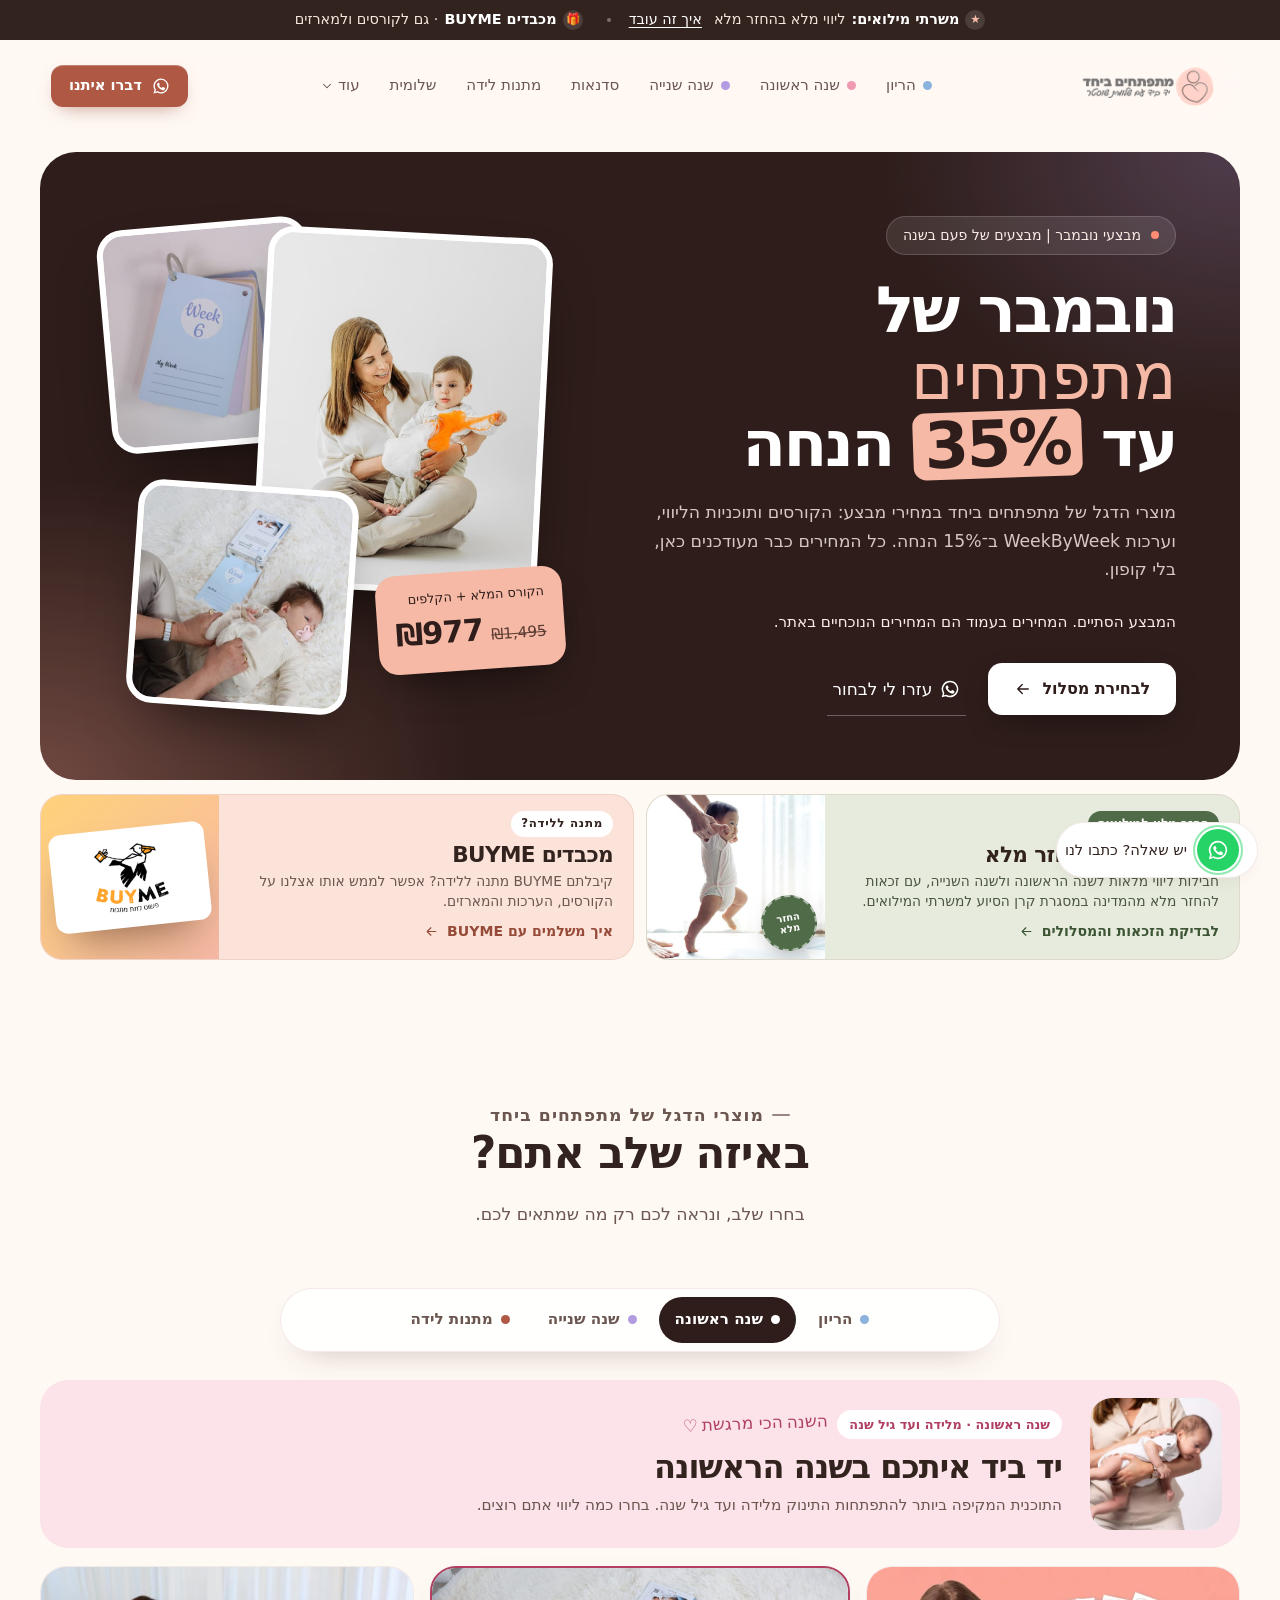
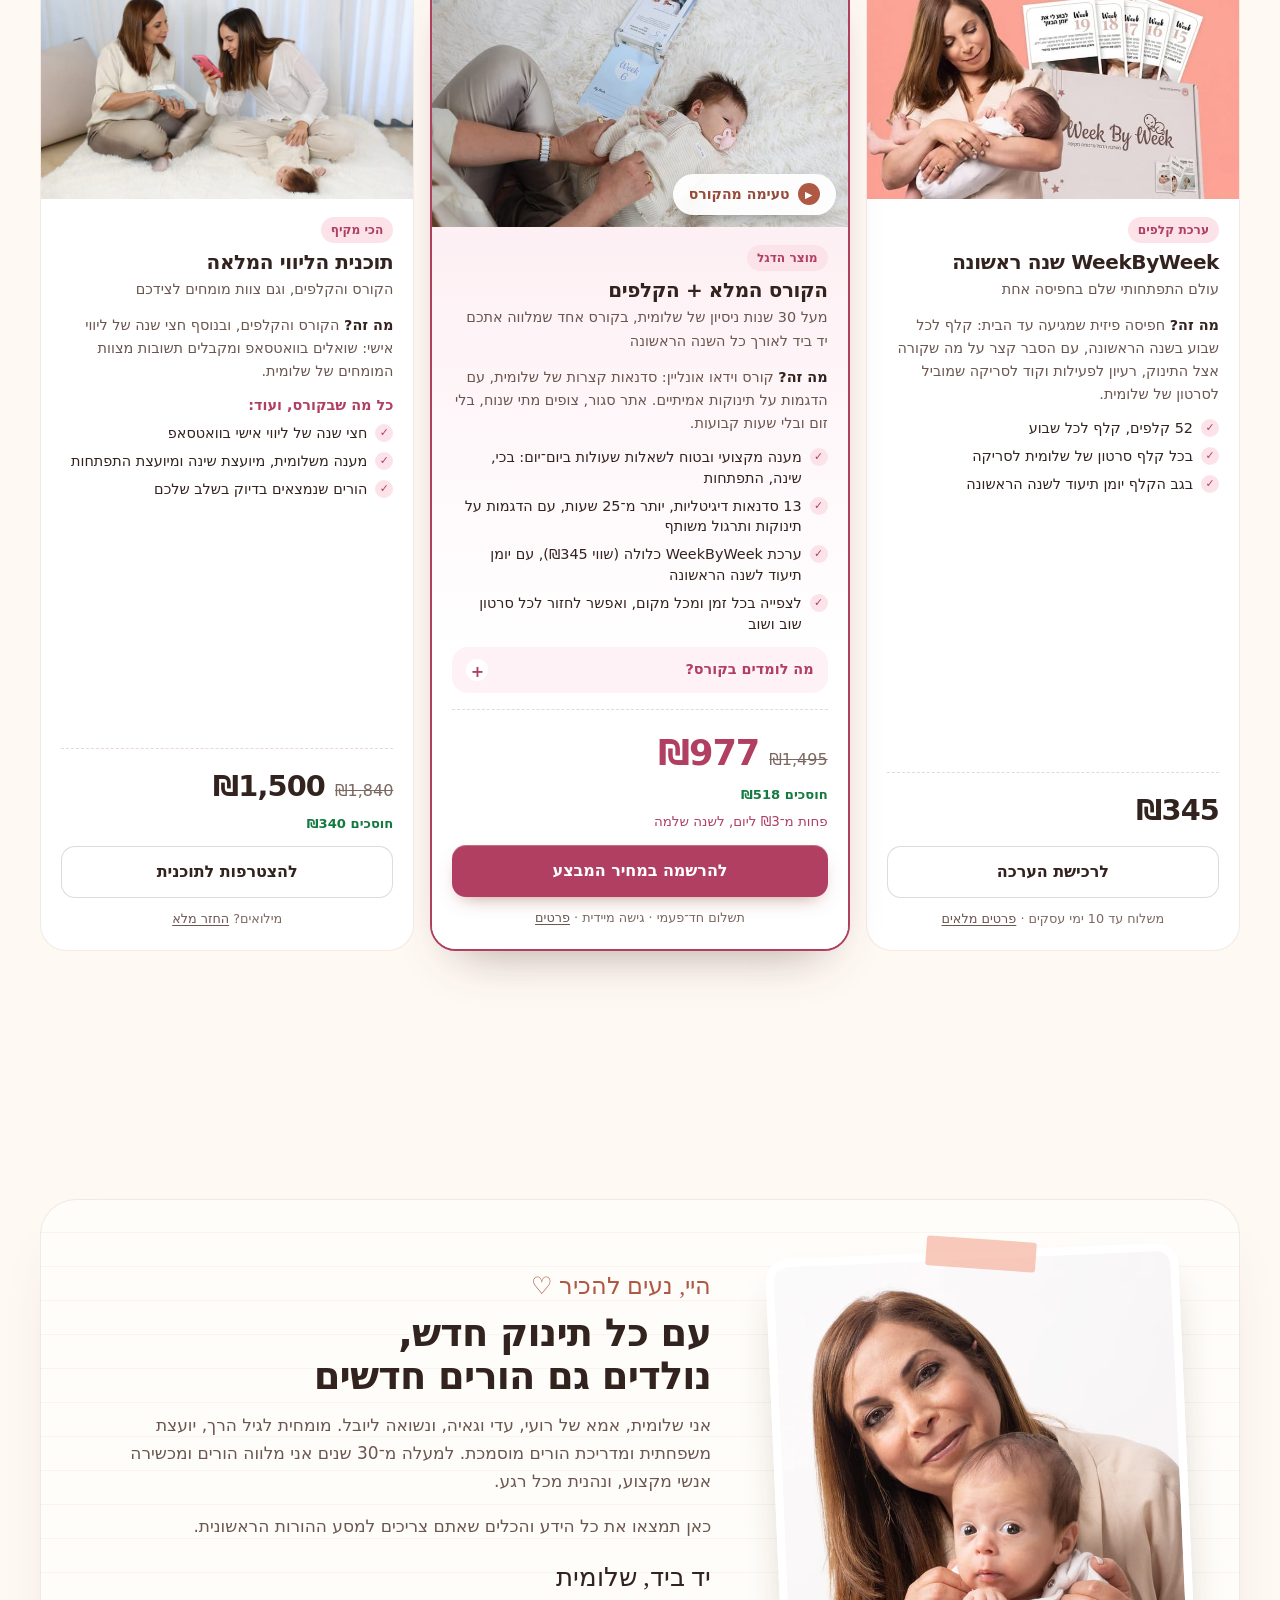
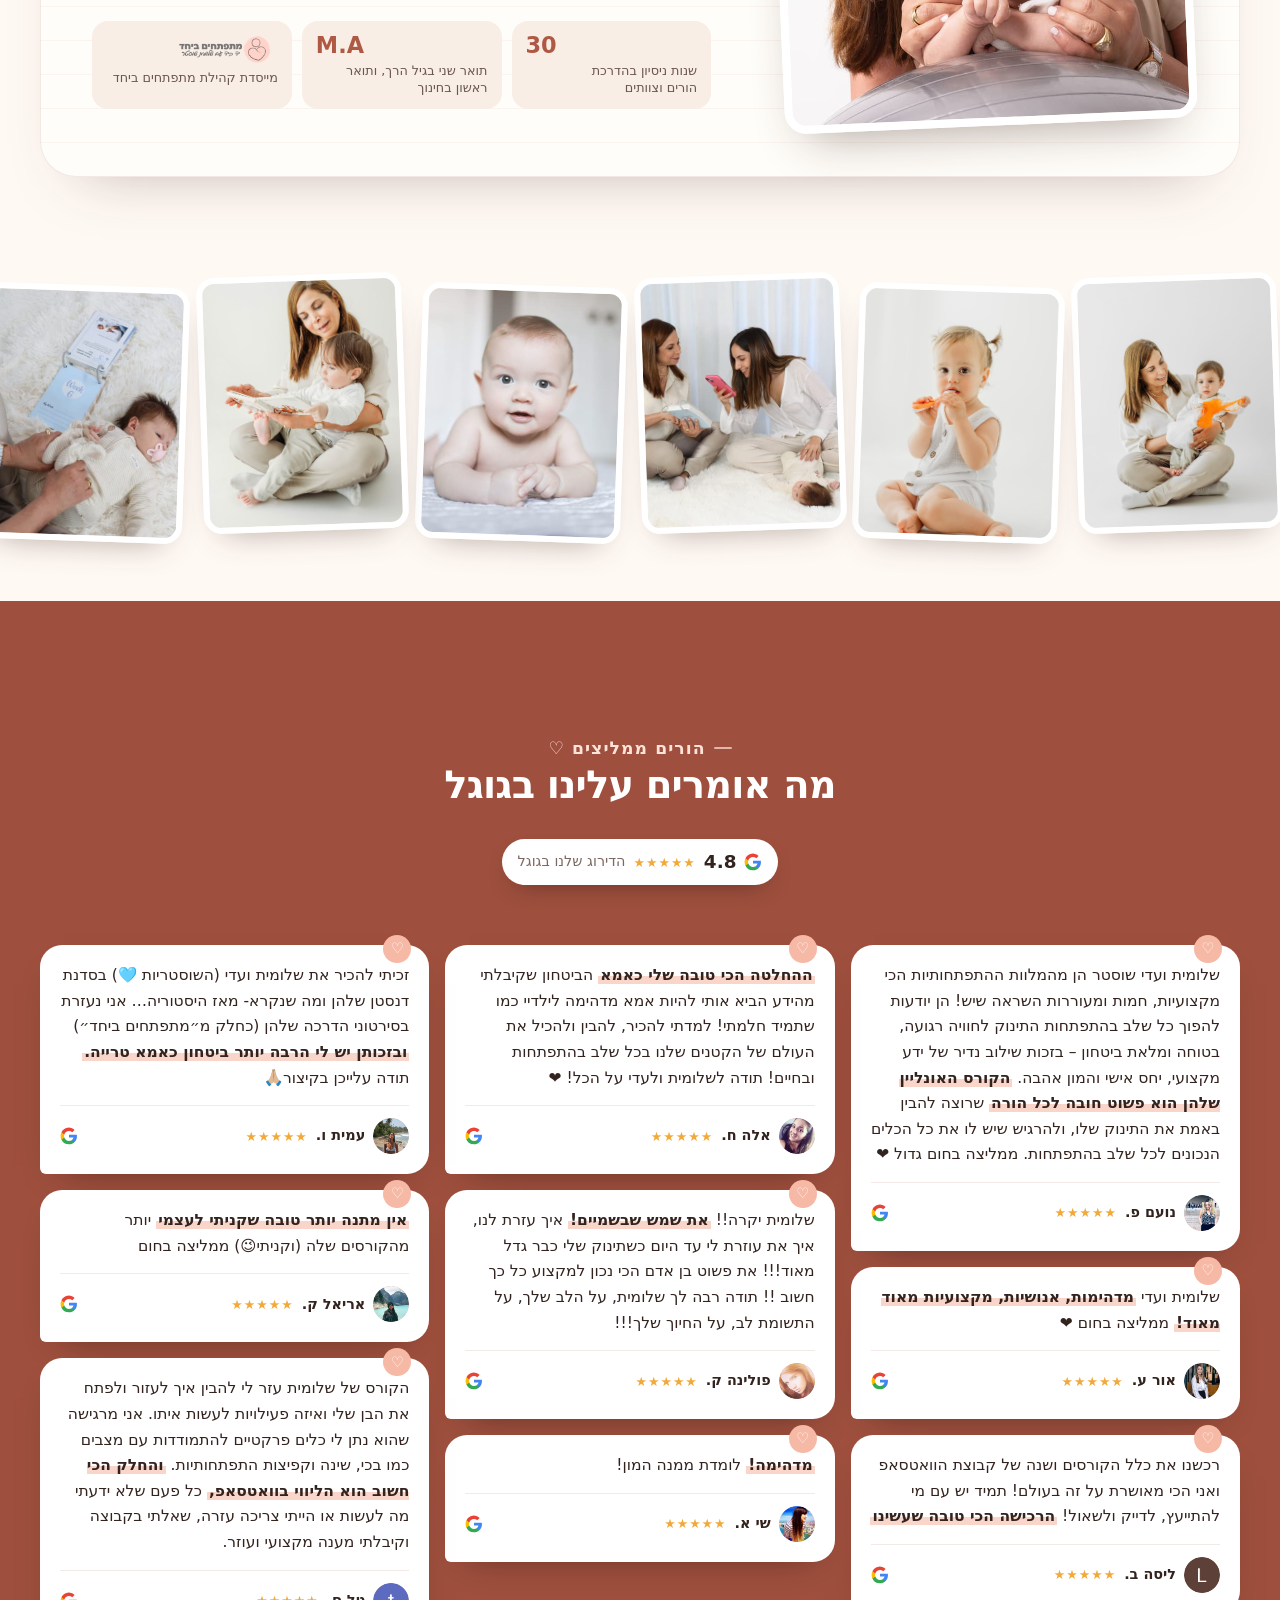
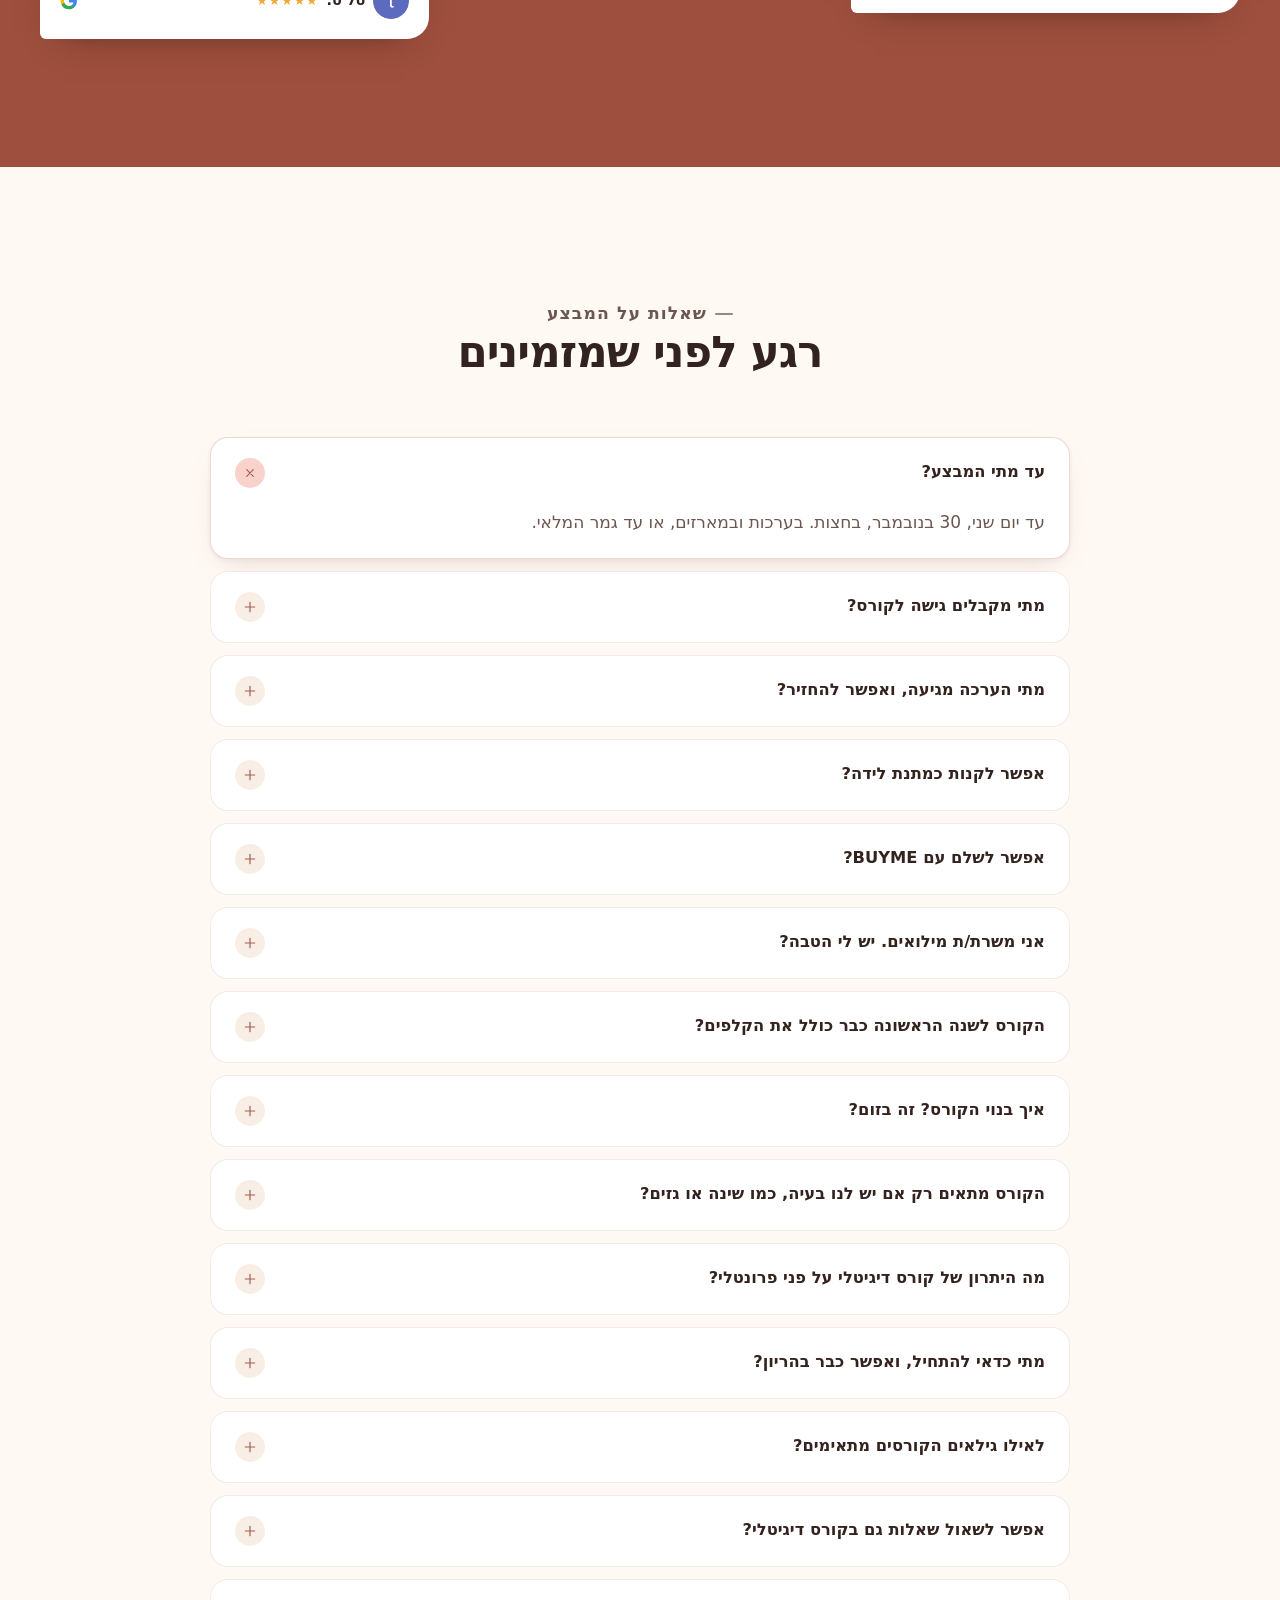
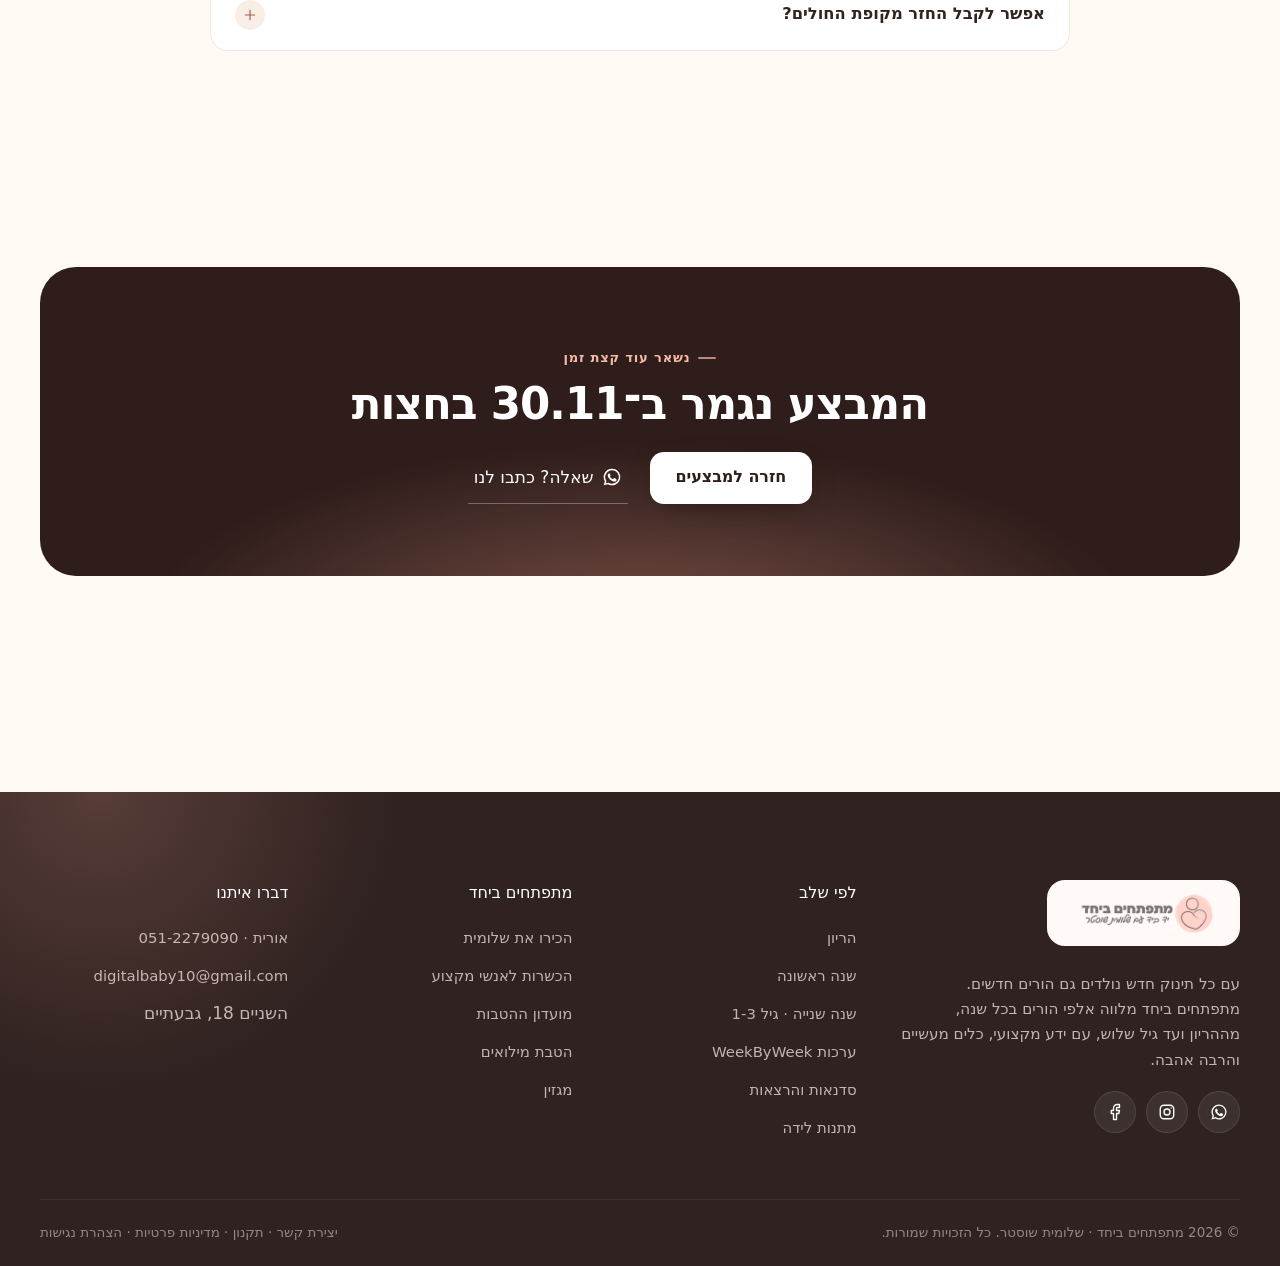
==== commit 1eaa8df6: "Plain-text explanations SPEC-EXEMPT: CSS styling tweak only" ====
--- a/index.html
+++ b/index.html
@@ -15,7 +15,7 @@
 <link rel="preconnect" href="https://fonts.googleapis.com"><link rel="preconnect" href="https://fonts.gstatic.com" crossorigin>
 <link href="https://fonts.googleapis.com/css2?family=Google+Sans:wght@400..700&family=Playpen+Sans+Hebrew:wght@400;500&display=swap" rel="stylesheet">
 <link rel="preload" as="image" href="assets/img/sh-play-baby.jpg" fetchpriority="high">
-<link rel="stylesheet" href="assets/css/style.css?v=f2f9caca12">
+<link rel="stylesheet" href="assets/css/style.css?v=28f849f350">
 <script type="application/ld+json">
 {"@context":"https://schema.org","@type":"FAQPage","mainEntity":[
 {"@type":"Question","name":"עד מתי המבצע?","acceptedAnswer":{"@type":"Answer","text":"עד יום שני, 30 בנובמבר, בחצות. בערכות ובמארזים, או עד גמר המלאי."}},
--- a/assets/css/style.css
+++ b/assets/css/style.css
@@ -2208,8 +2208,8 @@
 @media (min-width: 761px) { .nv-wall { columns: auto; display: grid; grid-template-columns: repeat(3, 1fr); gap: 16px; align-items: start; } }
 @media (max-width: 760px) { .nv-col { display: contents; } }
 
-.t3-what { margin: 0 0 12px; padding: 10px 12px; border-radius: 14px; background: var(--cream); color: var(--ink-2); font-size: .86rem; line-height: 1.55; }
-.t3-what b { color: var(--accent-700); }
+.t3-what { margin: 0 0 12px; color: var(--ink-2); font-size: .9rem; line-height: 1.6; }
+.t3-what b { color: var(--ink); font-weight: 700; }
 .t3--mini .t3-what { display: none; }
 .t3-play { position: absolute; inset-inline-start: 12px; bottom: 12px; display: inline-flex; align-items: center; gap: 8px; padding: 9px 16px; border: 0; border-radius: 999px; background: rgba(255,255,255,.95); color: var(--accent-700); font: inherit; font-weight: 700; font-size: .88rem; cursor: pointer; box-shadow: 0 8px 22px -10px rgba(0,0,0,.5); }
 .t3-play span { width: 22px; height: 22px; border-radius: 50%; display: grid; place-items: center; background: var(--accent); color: #fff; font-size: .6rem; }
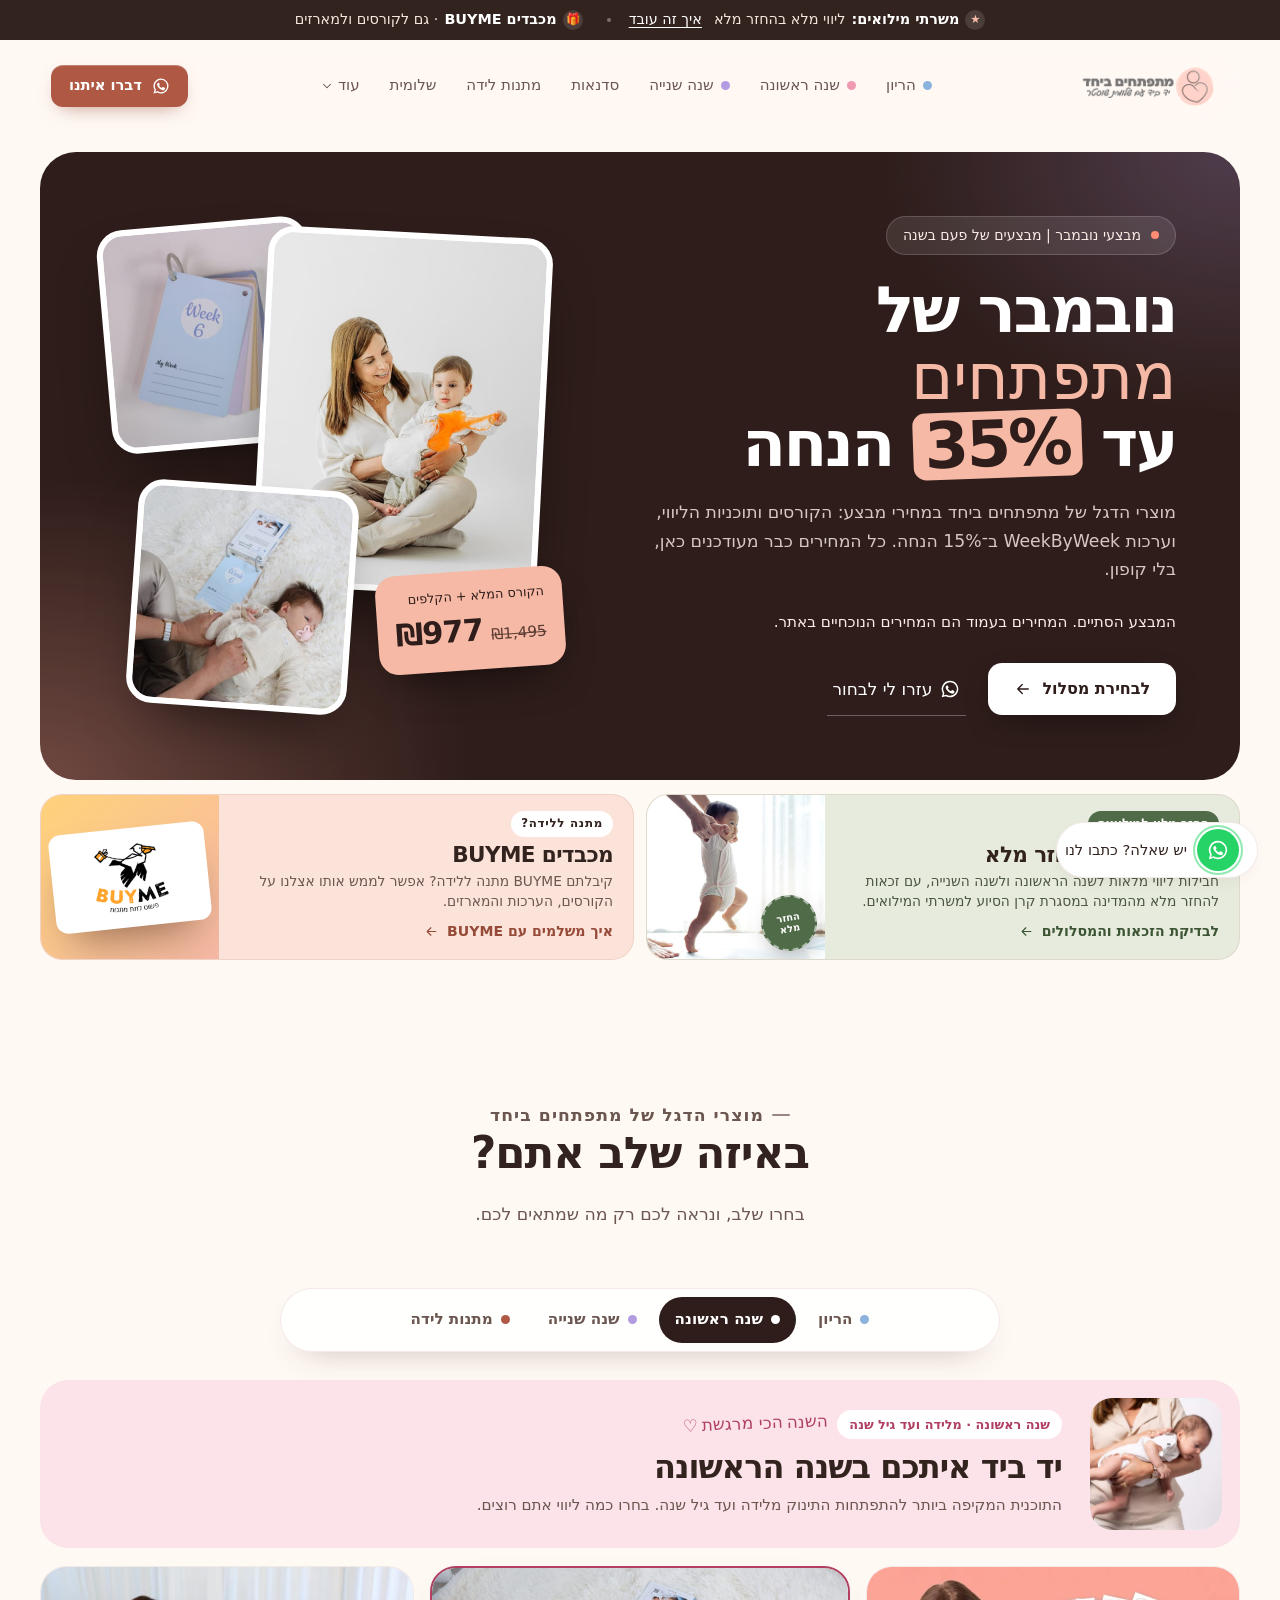
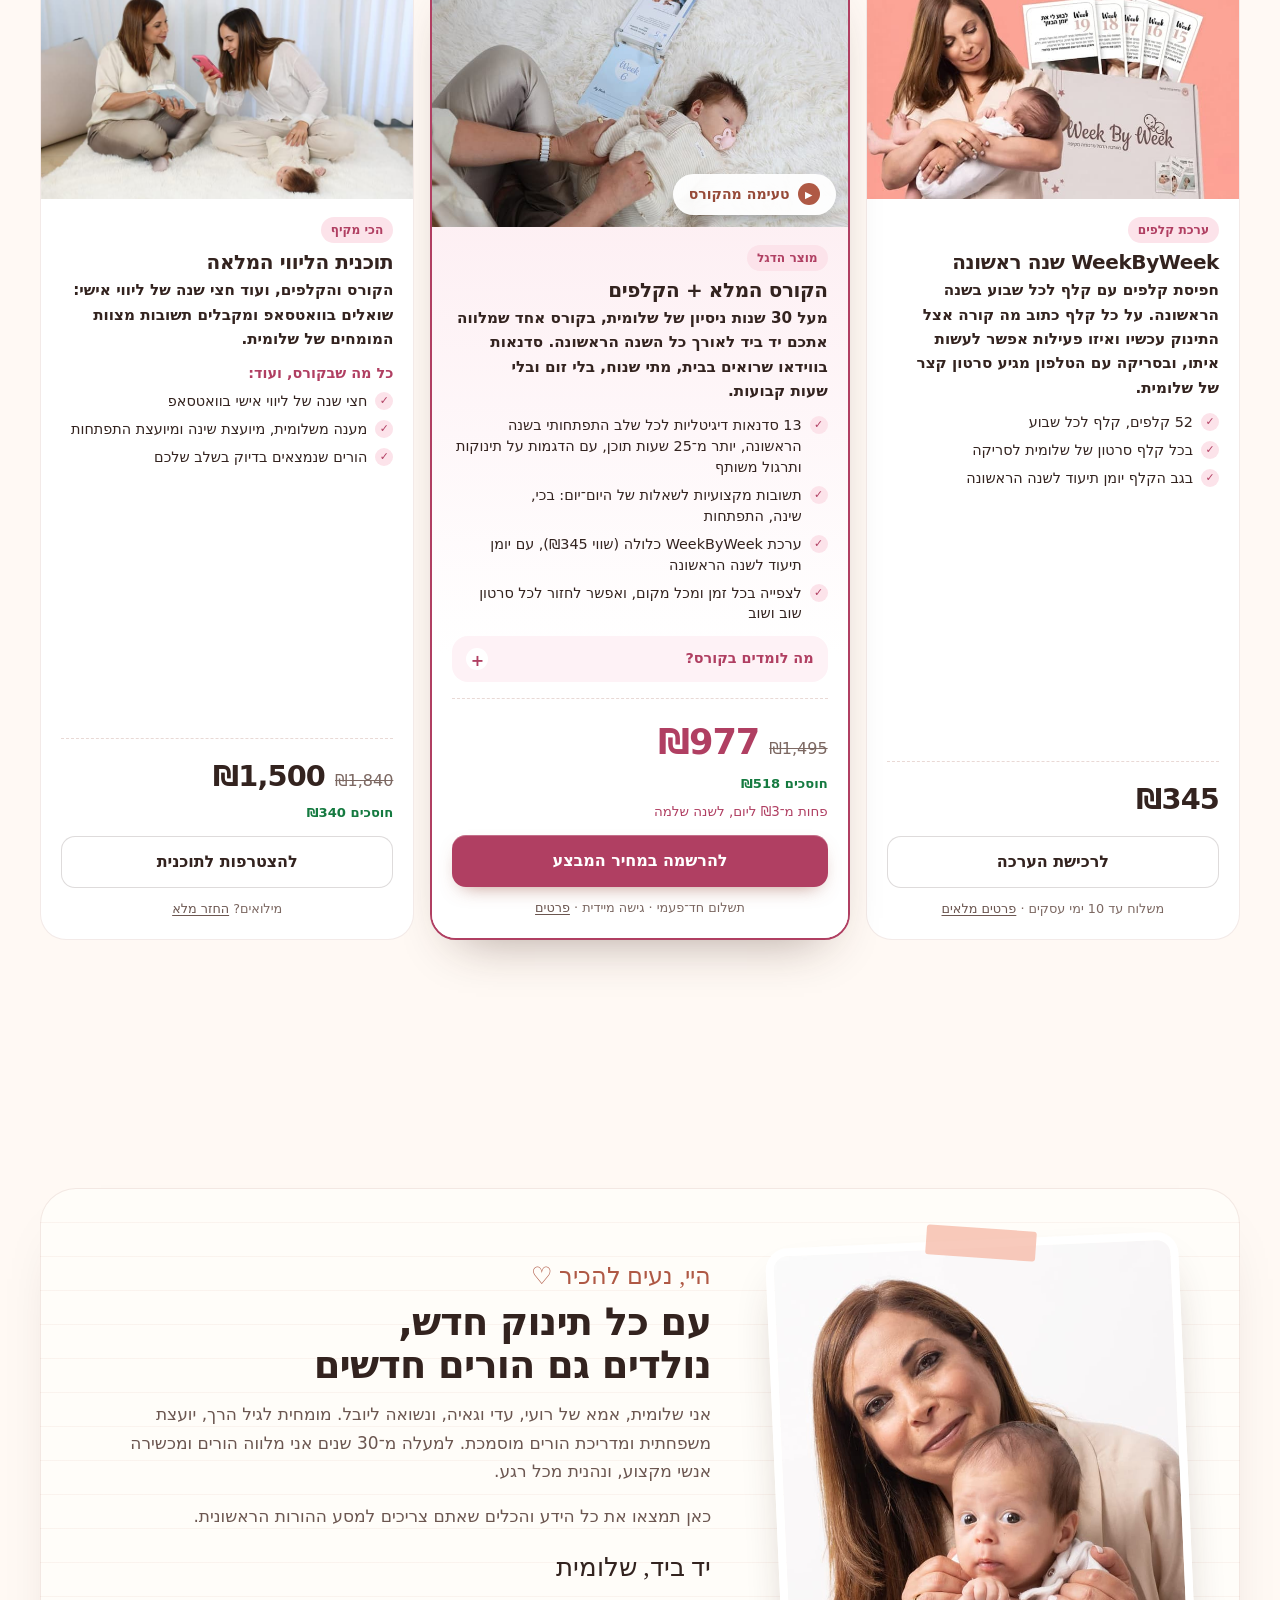
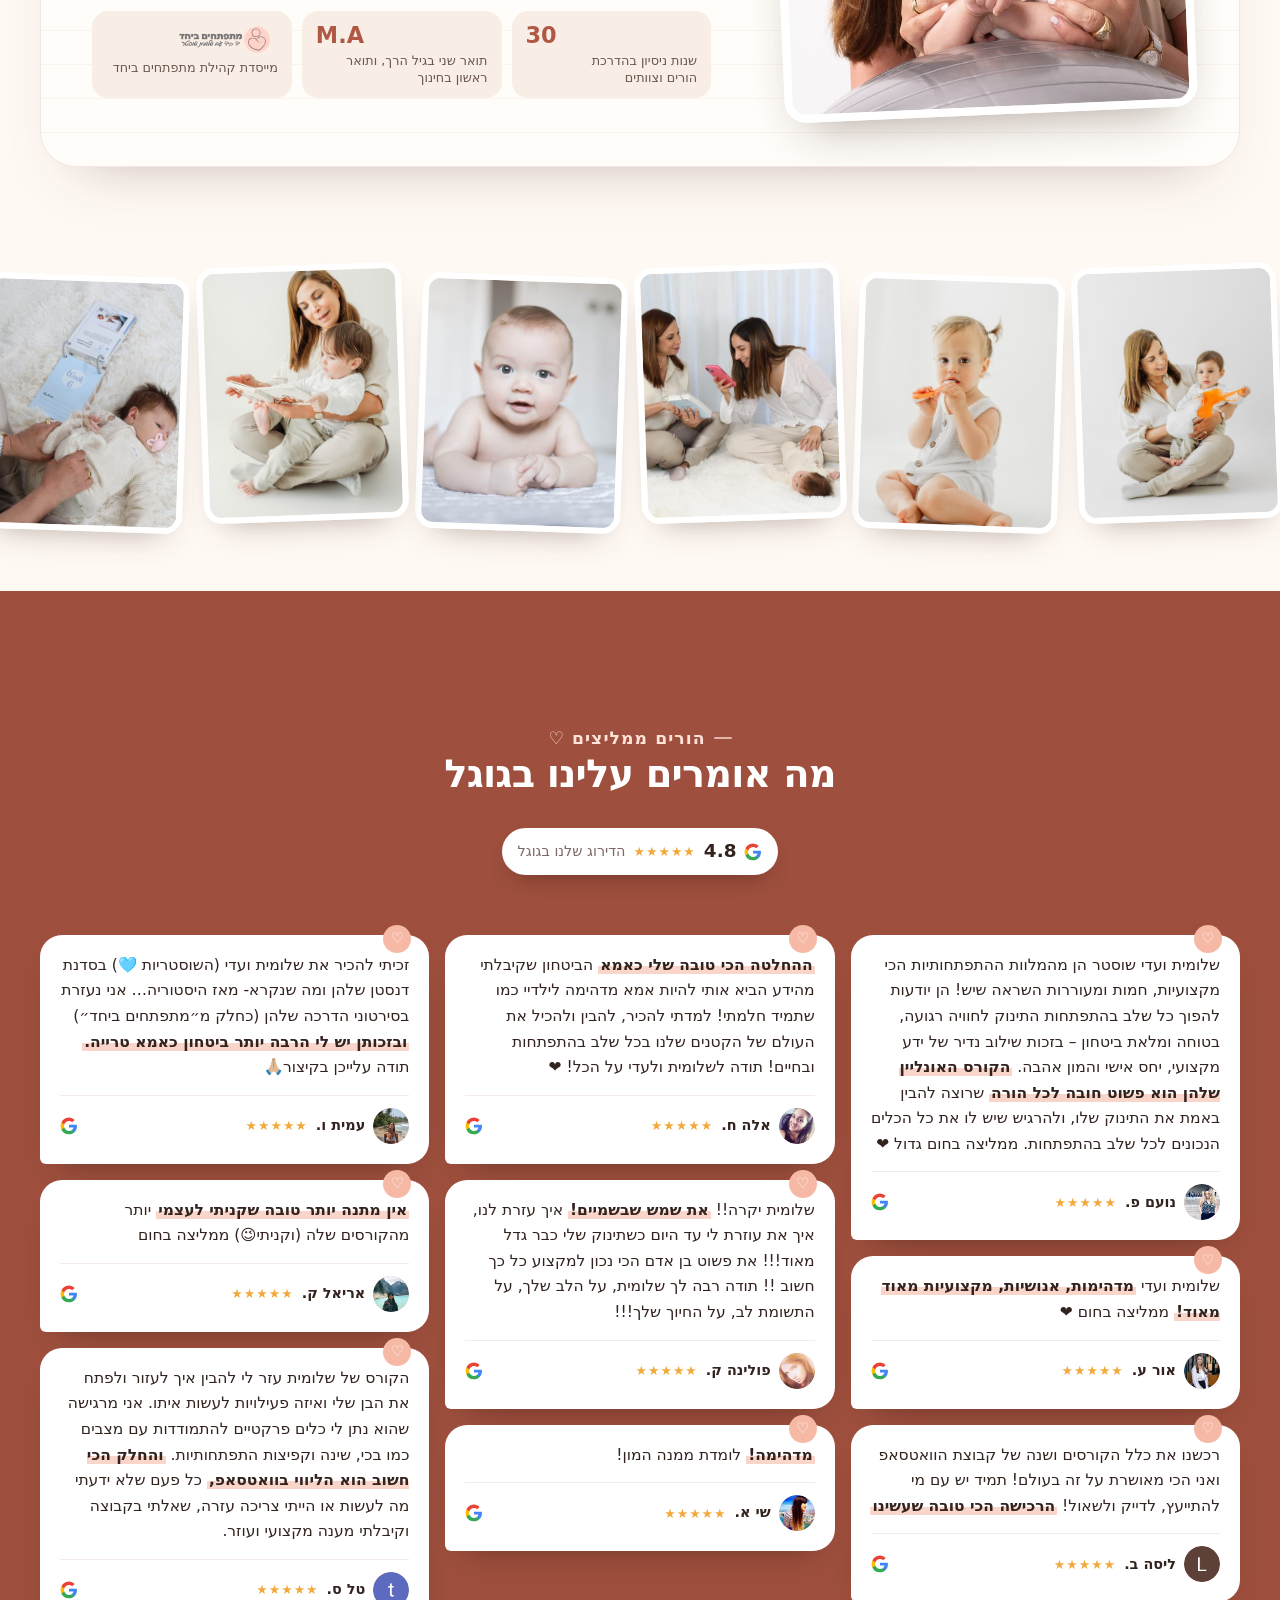
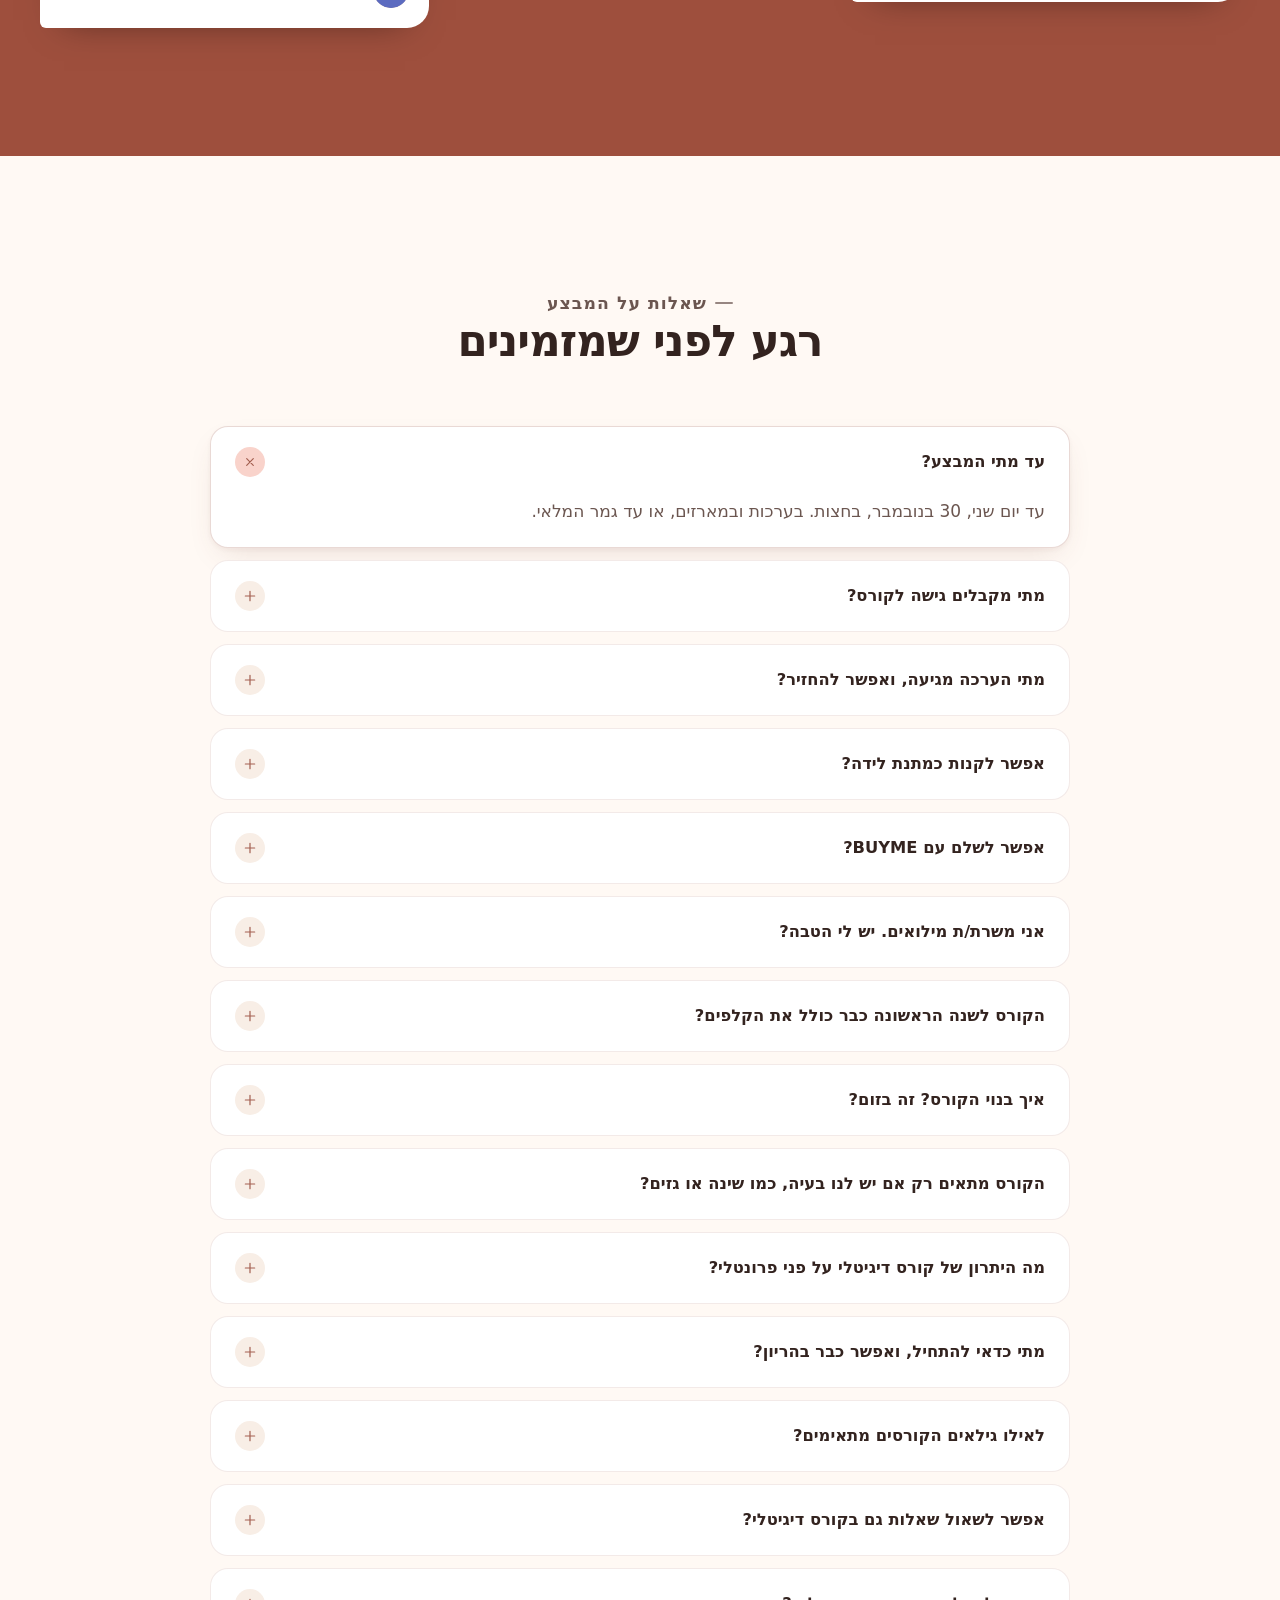
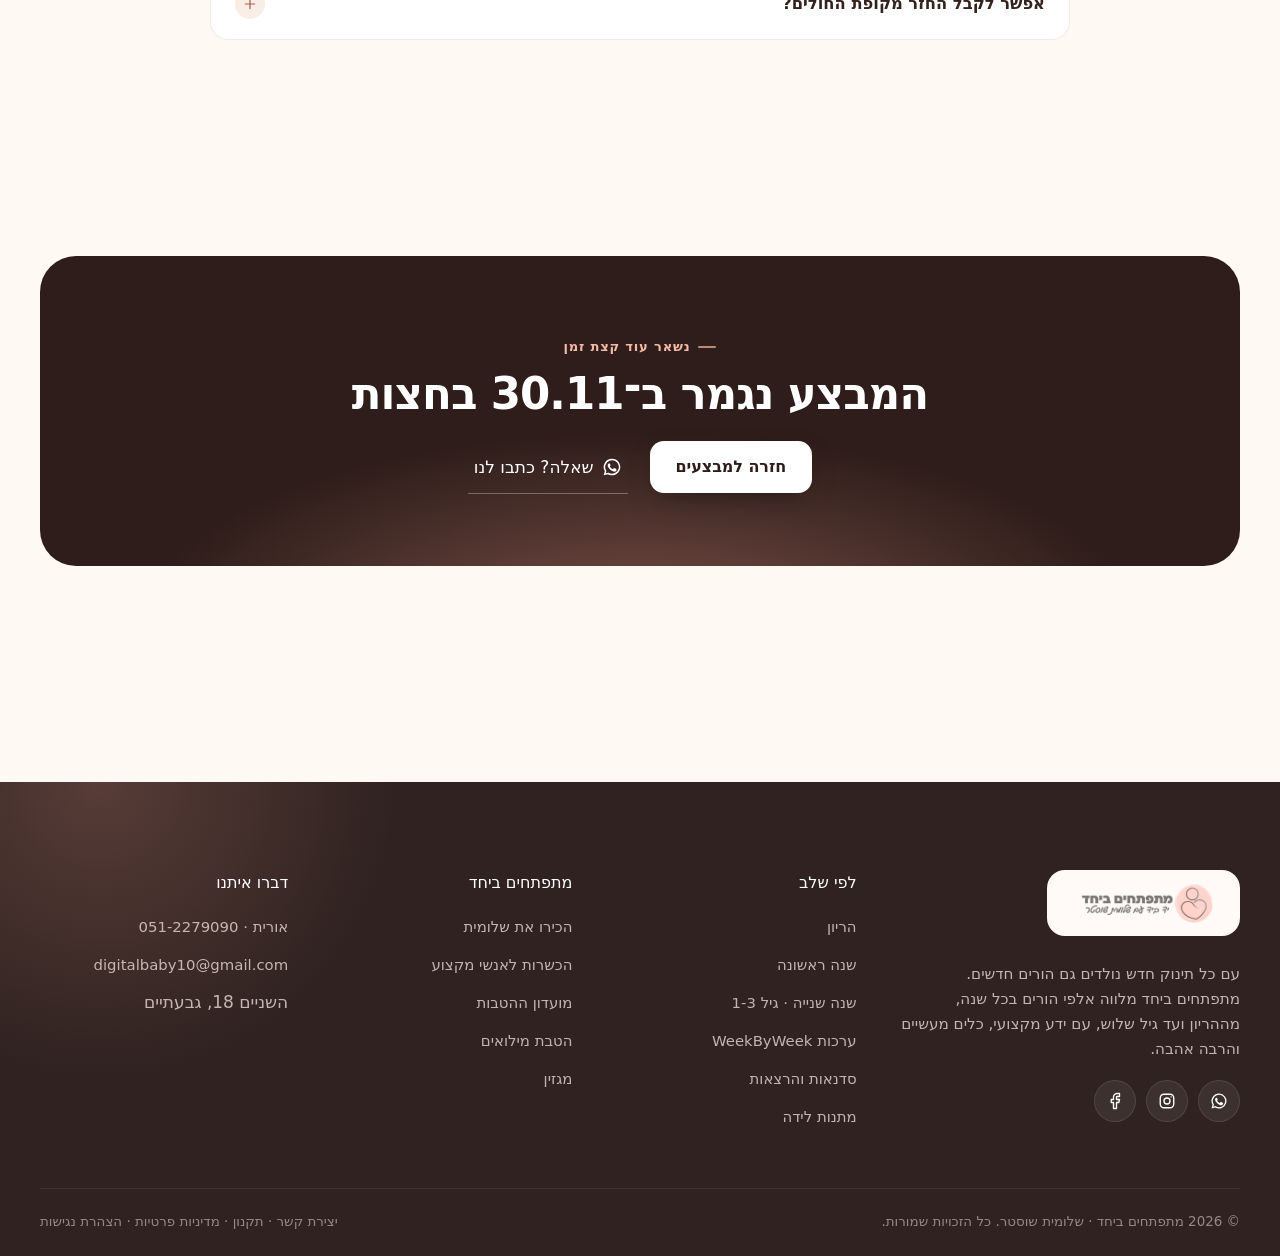
==== commit ec3b0f5f: "Copy edit SPEC-EXEMPT: marketing copy edit only" ====
--- a/index.html
+++ b/index.html
@@ -15,7 +15,7 @@
 <link rel="preconnect" href="https://fonts.googleapis.com"><link rel="preconnect" href="https://fonts.gstatic.com" crossorigin>
 <link href="https://fonts.googleapis.com/css2?family=Google+Sans:wght@400..700&family=Playpen+Sans+Hebrew:wght@400;500&display=swap" rel="stylesheet">
 <link rel="preload" as="image" href="assets/img/sh-play-baby.jpg" fetchpriority="high">
-<link rel="stylesheet" href="assets/css/style.css?v=28f849f350">
+<link rel="stylesheet" href="assets/css/style.css?v=5ff233c419">
 <script type="application/ld+json">
 {"@context":"https://schema.org","@type":"FAQPage","mainEntity":[
 {"@type":"Question","name":"עד מתי המבצע?","acceptedAnswer":{"@type":"Answer","text":"עד יום שני, 30 בנובמבר, בחצות. בערכות ובמארזים, או עד גמר המלאי."}},
@@ -109,8 +109,7 @@
             <div class="t3-body">
               <span class="t3-kind">ערכת קלפים</span>
               <h4>WeekByWeek הריון</h4>
-              <p class="t3-for">לכל שבוע בהריון, מהפסים הראשונים ועד הלידה</p>
-              <p class="t3-what"><b>מה זה?</b> חפיסת קלפים שמגיעה עד הבית: קלף לכל שבוע בהריון, עם הסבר על מה שקורה בגוף ובעובר, וקוד לסריקה שמוביל לסרטונים קצרים.</p>
+              <p class="t3-for">חפיסת קלפים שמלווה את ההריון שבוע אחרי שבוע, מהפסים הראשונים ועד הלידה. בכל קלף מסבירים מה קורה אצל העובר ואצלך, ובסריקה עם הטלפון מקבלים סרטונים קצרים.</p>
               <ul class="ticks">
                 <li>קלף חדש בכל שבוע, עם שני סרטונים לצפייה</li>
                 <li>מה עובר על העובר, וסרטון עם מומחה השבוע</li>
@@ -128,8 +127,7 @@
             <div class="t3-body">
               <span class="t3-kind">קורס דיגיטלי</span>
               <h4>Welcome Baby</h4>
-              <p class="t3-for">להגיע מוכנים לחודשים הראשונים</p>
-              <p class="t3-what"><b>מה זה?</b> מיני־קורס דיגיטלי עם סרטוני הדרכה של שלומית: כל מה שכדאי לדעת לפני שהתינוק מגיע הביתה, לצפייה מכל מכשיר.</p>
+              <p class="t3-for">קורס קצר של שלומית בסרטונים, שמכין אתכם לחודשים הראשונים עם התינוק. רואים מתי שנוח, מכל מכשיר.</p>
               <ul class="ticks">
                 <li>הקורס הדיגיטלי לחודשים הראשונים</li>
                 <li>כולל ליווי לשלושה חודשים</li>
@@ -161,8 +159,7 @@
             <div class="t3-body">
               <span class="t3-kind">ערכת קלפים</span>
               <h4>WeekByWeek שנה ראשונה</h4>
-              <p class="t3-for">עולם התפתחותי שלם בחפיסה אחת</p>
-              <p class="t3-what"><b>מה זה?</b> חפיסה פיזית שמגיעה עד הבית: קלף לכל שבוע בשנה הראשונה, עם הסבר קצר על מה שקורה אצל התינוק, רעיון לפעילות וקוד לסריקה שמוביל לסרטון של שלומית.</p>
+              <p class="t3-for">חפיסת קלפים עם קלף לכל שבוע בשנה הראשונה. על כל קלף כתוב מה קורה אצל התינוק עכשיו ואיזו פעילות אפשר לעשות איתו, ובסריקה עם הטלפון מגיע סרטון קצר של שלומית.</p>
               <ul class="ticks">
                 <li>52 קלפים, קלף לכל שבוע</li>
                 <li>בכל קלף סרטון של שלומית לסריקה</li>
@@ -180,11 +177,10 @@
             <div class="t3-body">
               <span class="t3-kind">מוצר הדגל</span>
               <h4>הקורס המלא + הקלפים</h4>
-              <p class="t3-for">מעל 30 שנות ניסיון של שלומית, בקורס אחד שמלווה אתכם יד ביד לאורך כל השנה הראשונה</p>
-              <p class="t3-what"><b>מה זה?</b> קורס וידאו אונליין: סדנאות קצרות של שלומית, עם הדגמות על תינוקות אמיתיים. אתר סגור, צופים מתי שנוח, בלי זום ובלי שעות קבועות.</p>
-              <ul class="ticks">
-                <li>מענה מקצועי ובטוח לשאלות שעולות ביום־יום: בכי, שינה, התפתחות</li>
-                <li>13 סדנאות דיגיטליות, יותר מ־25 שעות, עם הדגמות על תינוקות ותרגול משותף</li>
+              <p class="t3-for">מעל 30 שנות ניסיון של שלומית, בקורס אחד שמלווה אתכם יד ביד לאורך כל השנה הראשונה. סדנאות בווידאו שרואים בבית, מתי שנוח, בלי זום ובלי שעות קבועות.</p>
+              <ul class="ticks">
+                <li>13 סדנאות דיגיטליות לכל שלב התפתחותי בשנה הראשונה, יותר מ־25 שעות תוכן, עם הדגמות על תינוקות ותרגול משותף</li>
+                <li>תשובות מקצועיות לשאלות של היום־יום: בכי, שינה, התפתחות</li>
                 <li>ערכת WeekByWeek כלולה (שווי ₪345), עם יומן תיעוד לשנה הראשונה</li>
                 <li>לצפייה בכל זמן ומכל מקום, ואפשר לחזור לכל סרטון שוב ושוב</li>
               </ul>
@@ -197,13 +193,7 @@
                   <li>כלים פרקטיים להתמודדות עם בכי</li>
                   <li>להקנות הרגלי שינה טובים</li>
                 </ul>
-                <p class="t3-topics-h">למי זה מתאים:</p>
-                <ul class="ticks ticks--sm">
-                  <li>למי שרוצה מענה מהיר, מקצועי ואחראי לשאלות היום־יום</li>
-                  <li>למי שמחפש רעיונות לפעילויות מחברות עם התינוק</li>
-                  <li>למי שרוצה לדעת איך לעזור לתינוק להתפתח בצורה מיטיבה, לא רק כשיש בעיה</li>
-                </ul>
-                <p class="t3-topics-h">התחילו מוקדם ככל האפשר, גם בהריון: מגיעים לשבועות הראשונים עם ידע וביטחון.</p>
+                <p class="t3-topics-h">הקורס מתאים לכל מי שרוצה להבין את התינוק שלו במקום לנחש: לא רק כשיש בעיה, אלא כדי להגיע לכל שלב מוכנים ובטוחים. כדאי להתחיל מוקדם, גם בהריון.</p>
                 <p class="t3-topics-h">13 הסדנאות:</p>
                 <div class="t3-topics"><span>התמודדות עם בכי</span><span>התפתחות שכלית</span><span>עיסוי תינוקות</span><span>סדר יום ושינה</span><span>התפתחות מוטורית</span><span>התפתחות רגשית</span><span>בייבי יוגה</span><span>שירים ודקלומים</span><span>שלומית מארחת מומחים</span><span>עזרה ראשונה והחייאה</span><span>בטיחות בבית</span><span>אמבטיה ראשונה</span><span>בחירת גן והסתגלות</span></div>
               </details>
@@ -220,8 +210,7 @@
             <div class="t3-body">
               <span class="t3-kind">הכי מקיף</span>
               <h4>תוכנית הליווי המלאה</h4>
-              <p class="t3-for">הקורס והקלפים, וגם צוות מומחים לצידכם</p>
-              <p class="t3-what"><b>מה זה?</b> הקורס והקלפים, ובנוסף חצי שנה של ליווי אישי: שואלים בוואטסאפ ומקבלים תשובות מצוות המומחים של שלומית.</p>
+              <p class="t3-for">הקורס והקלפים, ועוד חצי שנה של ליווי אישי: שואלים בוואטסאפ ומקבלים תשובות מצוות המומחים של שלומית.</p>
               <ul class="ticks">
                 <li class="lead-in">כל מה שבקורס, ועוד:</li>
                 <li>חצי שנה של ליווי אישי בוואטסאפ</li>
@@ -254,8 +243,7 @@
             <div class="t3-body">
               <span class="t3-kind">ערכת קלפים</span>
               <h4>WeekByWeek שנה שנייה</h4>
-              <p class="t3-for">מאגר פעילויות מגיל שנה עד שנתיים</p>
-              <p class="t3-what"><b>מה זה?</b> חפיסה פיזית שמגיעה עד הבית: פעילות חדשה בכל קלף, עם הסבר התפתחותי וקוד לסריקה שמוביל לסרטון הדגמה של שלומית.</p>
+              <p class="t3-for">חפיסת קלפים עם פעילות חדשה בכל קלף, מגיל שנה עד שנתיים. לכל פעילות יש הסבר קצר, ובסריקה עם הטלפון שלומית מראה בסרטון איך עושים.</p>
               <ul class="ticks">
                 <li>פעילות חדשה בכל קלף</li>
                 <li>לעידוד כל תחומי ההתפתחות של פעוטות</li>
@@ -273,8 +261,7 @@
             <div class="t3-body">
               <span class="t3-kind">מוצר הדגל</span>
               <h4>קורס השנה השנייה + קלפים</h4>
-              <p class="t3-for">גבולות באהבה, התקפי זעם ועצמאות: כל הידע לתקופה שבה התינוק הופך לפעוט</p>
-              <p class="t3-what"><b>מה זה?</b> קורס וידאו אונליין עם סדנאות והרצאות מעשיות, ומפגשי העשרה חודשיים בזום. צופים מתי שנוח, מכל מכשיר.</p>
+              <p class="t3-for">גבולות באהבה, התקפי זעם ועצמאות: קורס בסרטונים שמלווה אתכם בתקופה שבה התינוק הופך לפעוט. צופים מתי שנוח, ופעם בחודש נפגשים בזום עם שלומית ואנשי מקצוע.</p>
               <ul class="ticks">
                 <li>כלים מעשיים לגבולות, להתקפי זעם ולפרידה מחיתולים וממוצץ</li>
                 <li>10 סדנאות מעשיות והרצאות, ויותר מ־150 פעילויות לפי שלבי התפתחות</li>
@@ -290,13 +277,7 @@
                   <li>בחירת מסגרת והסתגלות לגן</li>
                   <li>פרידה מחיתולים וממוצץ</li>
                 </ul>
-                <p class="t3-topics-h">למי זה מתאים:</p>
-                <ul class="ticks ticks--sm">
-                  <li>להורים שרוצים כלים לאתגרי הגיל: גבולות, התקפי זעם, עצמאות</li>
-                  <li>למי שרוצה היכרות עם הגישה המונטסורית ומאגר פעילויות ברוחה</li>
-                  <li>למי שרוצה לעזור לפעוט להתפתח: שכלית, מוטורית, חברתית ושפתית</li>
-                </ul>
-                <p class="t3-topics-h">הקורס גדל איתכם: מפגשי העשרה חודשיים בזום עם שלומית ואנשי מקצוע, כמו קלינאית תקשורת, תזונאית ומרפאה בעיסוק.</p>
+                <p class="t3-topics-h">הקורס מתאים להורים שרוצים להכיר את הגישה המונטסורית, לקבל רעיונות לפעילויות, ולדעת איך מתמודדים עם גבולות והתקפי זעם בלי להרגיש לבד בזה.</p>
               </details>
               <div class="t3-buy">
                 <div class="price" data-price="td-course"><b>₪977</b></div>
@@ -311,8 +292,7 @@
             <div class="t3-body">
               <span class="t3-kind">הכי מקיף</span>
               <h4>תוכנית הליווי לגיל 1-3</h4>
-              <p class="t3-for">הקורס והקלפים, וגם צוות מומחים לצידכם</p>
-              <p class="t3-what"><b>מה זה?</b> הקורס והקלפים, ובנוסף חצי שנה של ליווי אישי: שואלים בוואטסאפ ומקבלים תשובות מצוות המומחים של שלומית.</p>
+              <p class="t3-for">הקורס והקלפים, ועוד חצי שנה של ליווי אישי: שואלים בוואטסאפ ומקבלים תשובות מצוות המומחים של שלומית.</p>
               <ul class="ticks">
                 <li class="lead-in">כל מה שבקורס, ועוד:</li>
                 <li>חצי שנה של ליווי בקבוצת וואטסאפ</li>
@@ -454,12 +434,12 @@
         <details><summary>אפשר לשלם עם BUYME?</summary><div class="answer"><p>כן, מכבדים BUYME על הקורסים, הערכות והמארזים. <a href="https://wa.me/972512279090" target="_blank" rel="noopener">כתבו לנו בוואטסאפ</a> ונסביר איך לממש.</p></div></details>
         <details><summary>אני משרת/ת מילואים. יש לי הטבה?</summary><div class="answer"><p>כן. משרתי ומשרתות מילואים זכאים להחזר מלא דרך קרן הסיוע, במסלול המילואים. <a href="reservists.html">לכל הפרטים</a>.</p></div></details>
         <details><summary>הקורס לשנה הראשונה כבר כולל את הקלפים?</summary><div class="answer"><p>כן. הקורס המלא כולל את ערכת WeekByWeek לשנה הראשונה (52 קלפים וסרטונים), כך שאין צורך לקנות אותה בנפרד.</p></div></details>
-        <details><summary>איך בנוי הקורס? זה בזום?</summary><div class="answer"><p>לא, הקורס דיגיטלי ולא בזום. אחרי ההרשמה מקבלים גישה לאתר סגור עם שם משתמש וסיסמה, וכל הסדנאות פתוחות לצפייה בכל שעה ומכל מכשיר: נייד, מחשב או טלוויזיה. כל סדנה בנויה מסרטונים קצרים עם מידע, הדגמות על תינוקות, תרגילים משותפים והמלצות. בקורס לשנה השנייה יש בנוסף מפגשי העשרה חודשיים בזום.</p></div></details>
-        <details><summary>הקורס מתאים רק אם יש לנו בעיה, כמו שינה או גזים?</summary><div class="answer"><p>ממש לא. הקורס מקיף את התחומים החשובים להתפתחות תקינה, מוטורית, רגשית ושכלית, ונותן כלים מראש. יש בו גם הרבה תרגילים מהנים לזמן איכות משותף.</p></div></details>
-        <details><summary>מה היתרון של קורס דיגיטלי על פני פרונטלי?</summary><div class="answer"><p>אפשר לתרגל בזמן אמת עם התינוק מול הסרטון, מהנוחות של הבית, ולחזור לכל תוכן בכל עת: לצפות שוב ולתרגל לפי הצורך. התכנים מלווים לאורך כל השנה, בלי לתאם יומן ובלי לצאת מהבית.</p></div></details>
-        <details><summary>מתי כדאי להתחיל, ואפשר כבר בהריון?</summary><div class="answer"><p>כדאי להתחיל מוקדם ככל האפשר. אפשר גם בהריון: הסדנאות על בונדינג ומגע, התמודדות עם בכי וביטחון רגשי מתאימות מההתחלה, ומי שמגיעה אליהן לפני הלידה מרגישה הרבה יותר מוכנה.</p></div></details>
-        <details><summary>לאילו גילאים הקורסים מתאימים?</summary><div class="answer"><p>הקורס הראשון מתאים לתינוקות מלידה ועד גיל שנה, והקורס השני לפעוטות מגיל שנה עד שלוש.</p></div></details>
-        <details><summary>אפשר לשאול שאלות גם בקורס דיגיטלי?</summary><div class="answer"><p>כן. הרוכשים מצטרפים לקהילה ולקבוצה ייעודית, ובמסלול תוכנית הליווי יש חצי שנה של ליווי אישי בוואטסאפ עם צוות המומחים. מי שרוצה פגישה אישית יכולה לקבל אותה במחיר מוזל.</p></div></details>
+        <details><summary>איך בנוי הקורס? זה בזום?</summary><div class="answer"><p>לא בזום. אחרי ההרשמה מקבלים כניסה לאתר שבו כל הסדנאות מחכות לכם, ואפשר לצפות בהן מתי שנוח: בנייד, במחשב או בטלוויזיה. כל סדנה היא כמה סרטונים קצרים שבהם שלומית מסבירה, מראה על תינוקות ומתרגלת איתכם. בקורס לשנה השנייה יש גם מפגש זום חודשי.</p></div></details>
+        <details><summary>הקורס מתאים רק אם יש לנו בעיה, כמו שינה או גזים?</summary><div class="answer"><p>ממש לא. הקורס לא נועד רק לבעיות. הוא מלמד איך תינוק מתפתח, מוטורית, רגשית ושכלית, כדי שתדעו מה לעשות בכל שלב, ויש בו גם הרבה רעיונות ליהנות ביחד.</p></div></details>
+        <details><summary>מה היתרון של קורס דיגיטלי על פני פרונטלי?</summary><div class="answer"><p>אפשר לתרגל עם התינוק תוך כדי הצפייה, בבית ובקצב שלכם, ולחזור לכל סרטון כשצריך. בלי לתאם יומן ובלי לצאת מהבית.</p></div></details>
+        <details><summary>מתי כדאי להתחיל, ואפשר כבר בהריון?</summary><div class="answer"><p>כדאי להתחיל מוקדם, ואפשר גם בהריון. הסדנאות על מגע, על בכי ועל תחושת ביטחון מתאימות כבר לימים הראשונים, ומי שמגיעה אליהן לפני הלידה מרגישה הרבה יותר מוכנה.</p></div></details>
+        <details><summary>לאילו גילאים הקורסים מתאימים?</summary><div class="answer"><p>הקורס הראשון מתאים מלידה ועד גיל שנה, והשני מגיל שנה עד שלוש.</p></div></details>
+        <details><summary>אפשר לשאול שאלות גם בקורס דיגיטלי?</summary><div class="answer"><p>כן. מי שמצטרפת מקבלת מקום לשאול ולהתייעץ בקהילה, ובתוכנית הליווי יש חצי שנה של ליווי אישי בוואטסאפ עם צוות המומחים. אפשר גם לקבוע פגישה אישית עם שלומית במחיר מוזל.</p></div></details>
         <details><summary>אפשר לקבל החזר מקופת החולים?</summary><div class="answer"><p>ייתכן החזר מסל ההריון והלידה של הקופה או מביטוח פרטי, בהתאם למסלול שלכם. <a href="https://wa.me/972512279090" target="_blank" rel="noopener">כתבו לנו בוואטסאפ</a> ונעזור לבדוק.</p></div></details>
       </div>
     </div>
--- a/assets/css/style.css
+++ b/assets/css/style.css
@@ -2208,9 +2208,7 @@
 @media (min-width: 761px) { .nv-wall { columns: auto; display: grid; grid-template-columns: repeat(3, 1fr); gap: 16px; align-items: start; } }
 @media (max-width: 760px) { .nv-col { display: contents; } }
 
-.t3-what { margin: 0 0 12px; color: var(--ink-2); font-size: .9rem; line-height: 1.6; }
-.t3-what b { color: var(--ink); font-weight: 700; }
-.t3--mini .t3-what { display: none; }
+.t3:not(.t3--mini) .t3-for { font-weight: 700; color: var(--ink); line-height: 1.6; font-size: .95rem; }
 .t3-play { position: absolute; inset-inline-start: 12px; bottom: 12px; display: inline-flex; align-items: center; gap: 8px; padding: 9px 16px; border: 0; border-radius: 999px; background: rgba(255,255,255,.95); color: var(--accent-700); font: inherit; font-weight: 700; font-size: .88rem; cursor: pointer; box-shadow: 0 8px 22px -10px rgba(0,0,0,.5); }
 .t3-play span { width: 22px; height: 22px; border-radius: 50%; display: grid; place-items: center; background: var(--accent); color: #fff; font-size: .6rem; }
 .t3-play:hover { transform: translateY(-1px); }
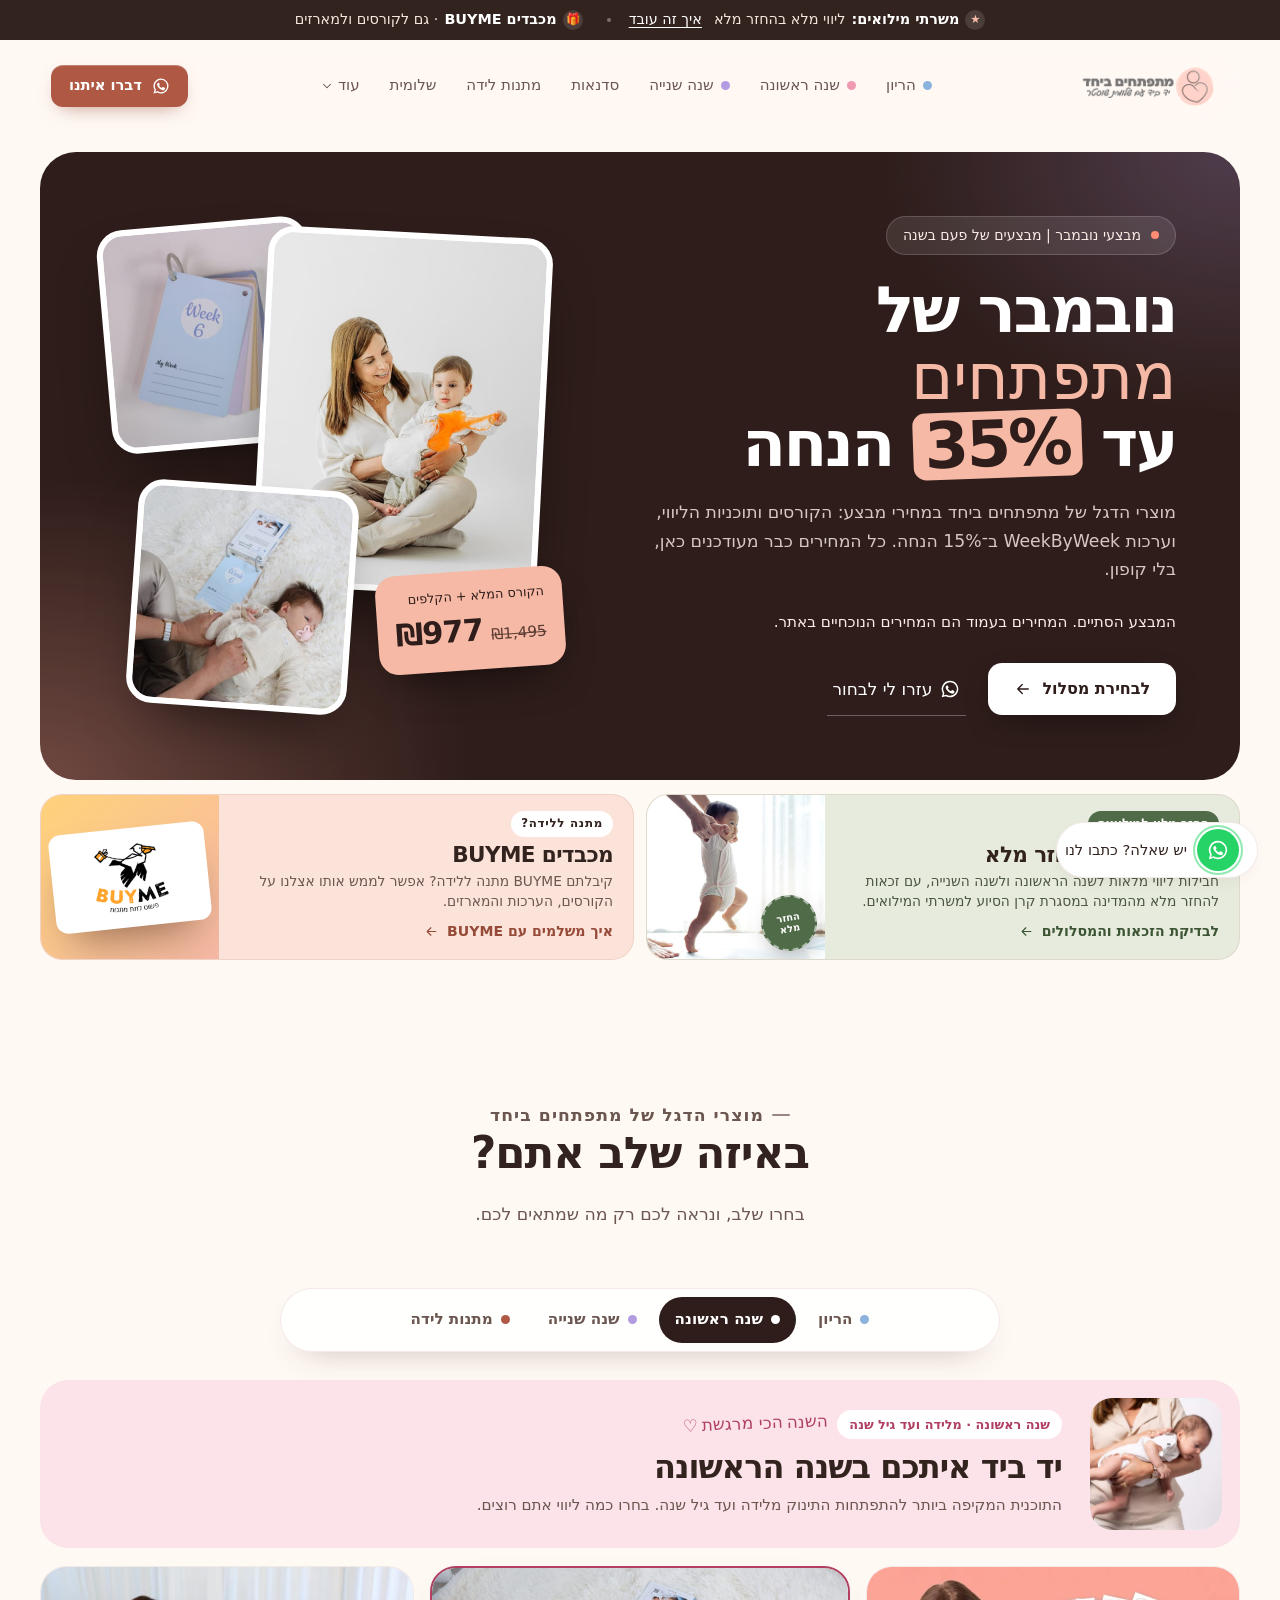
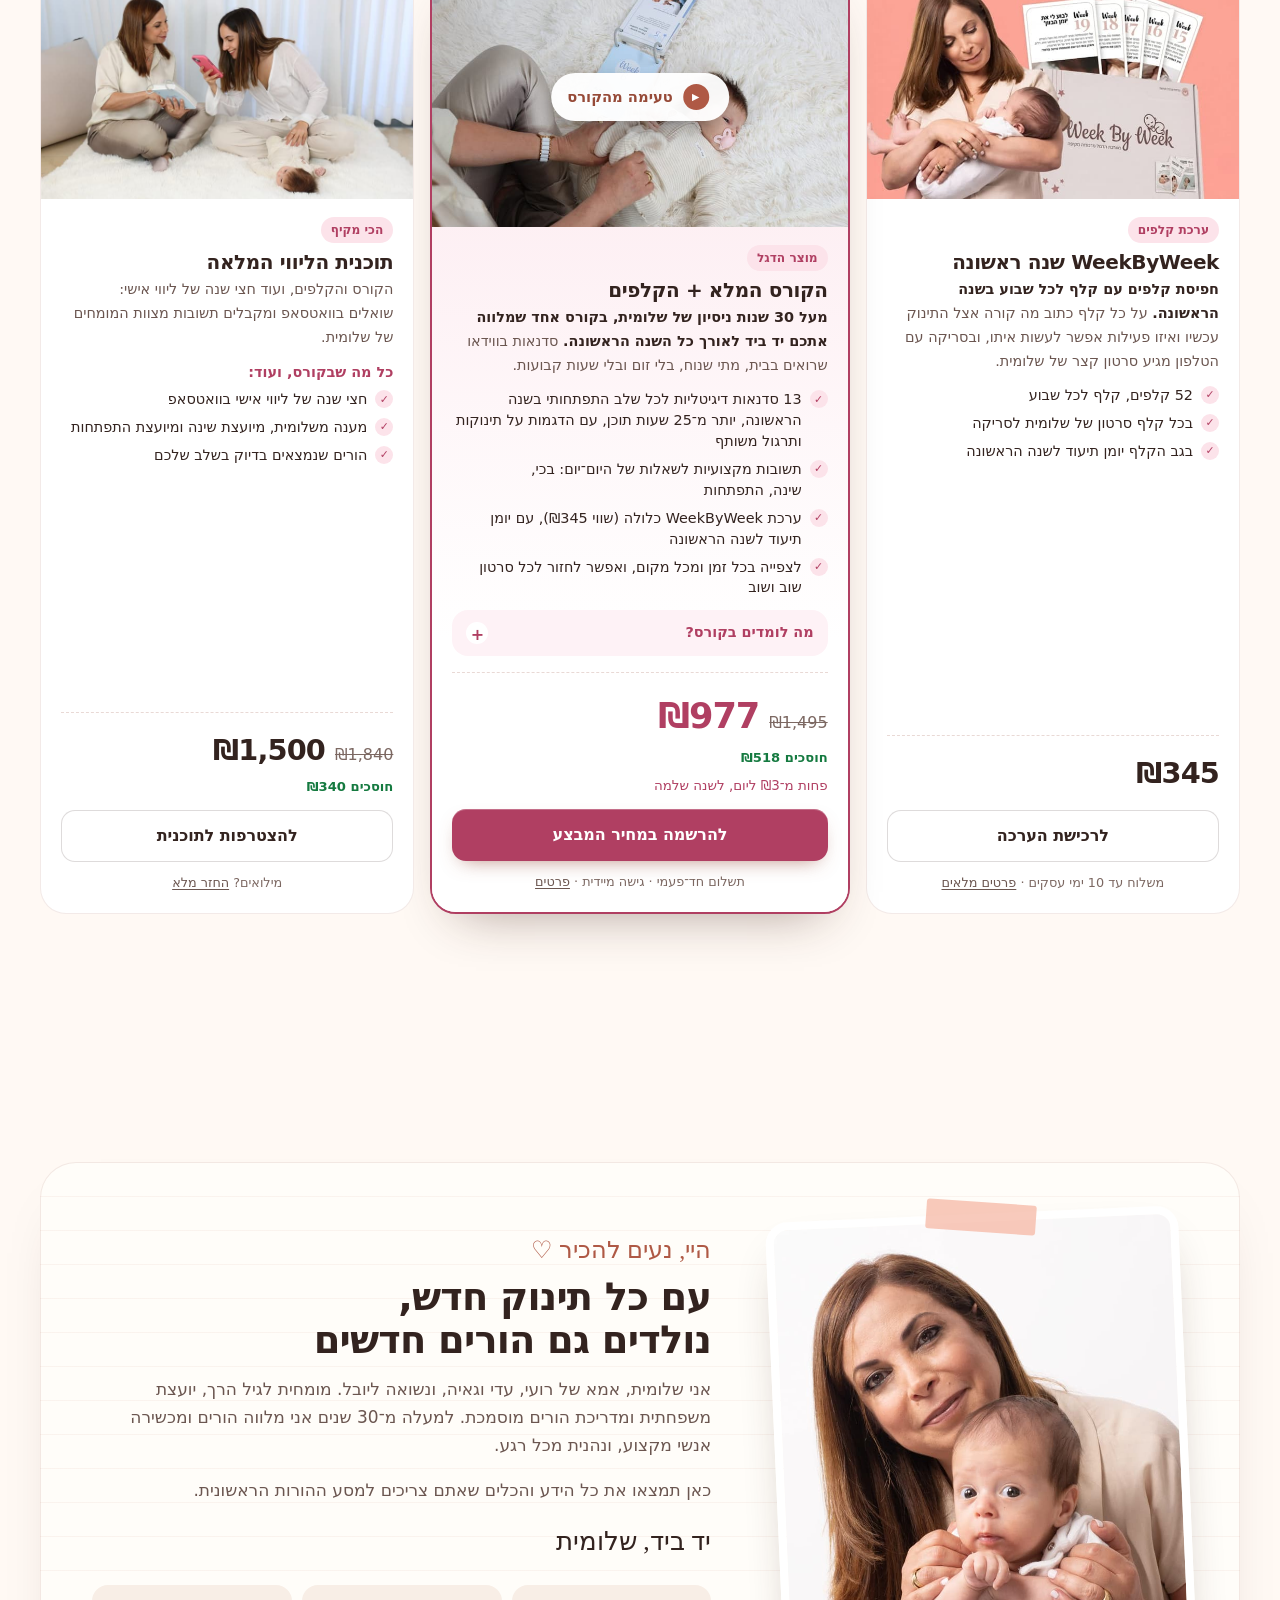
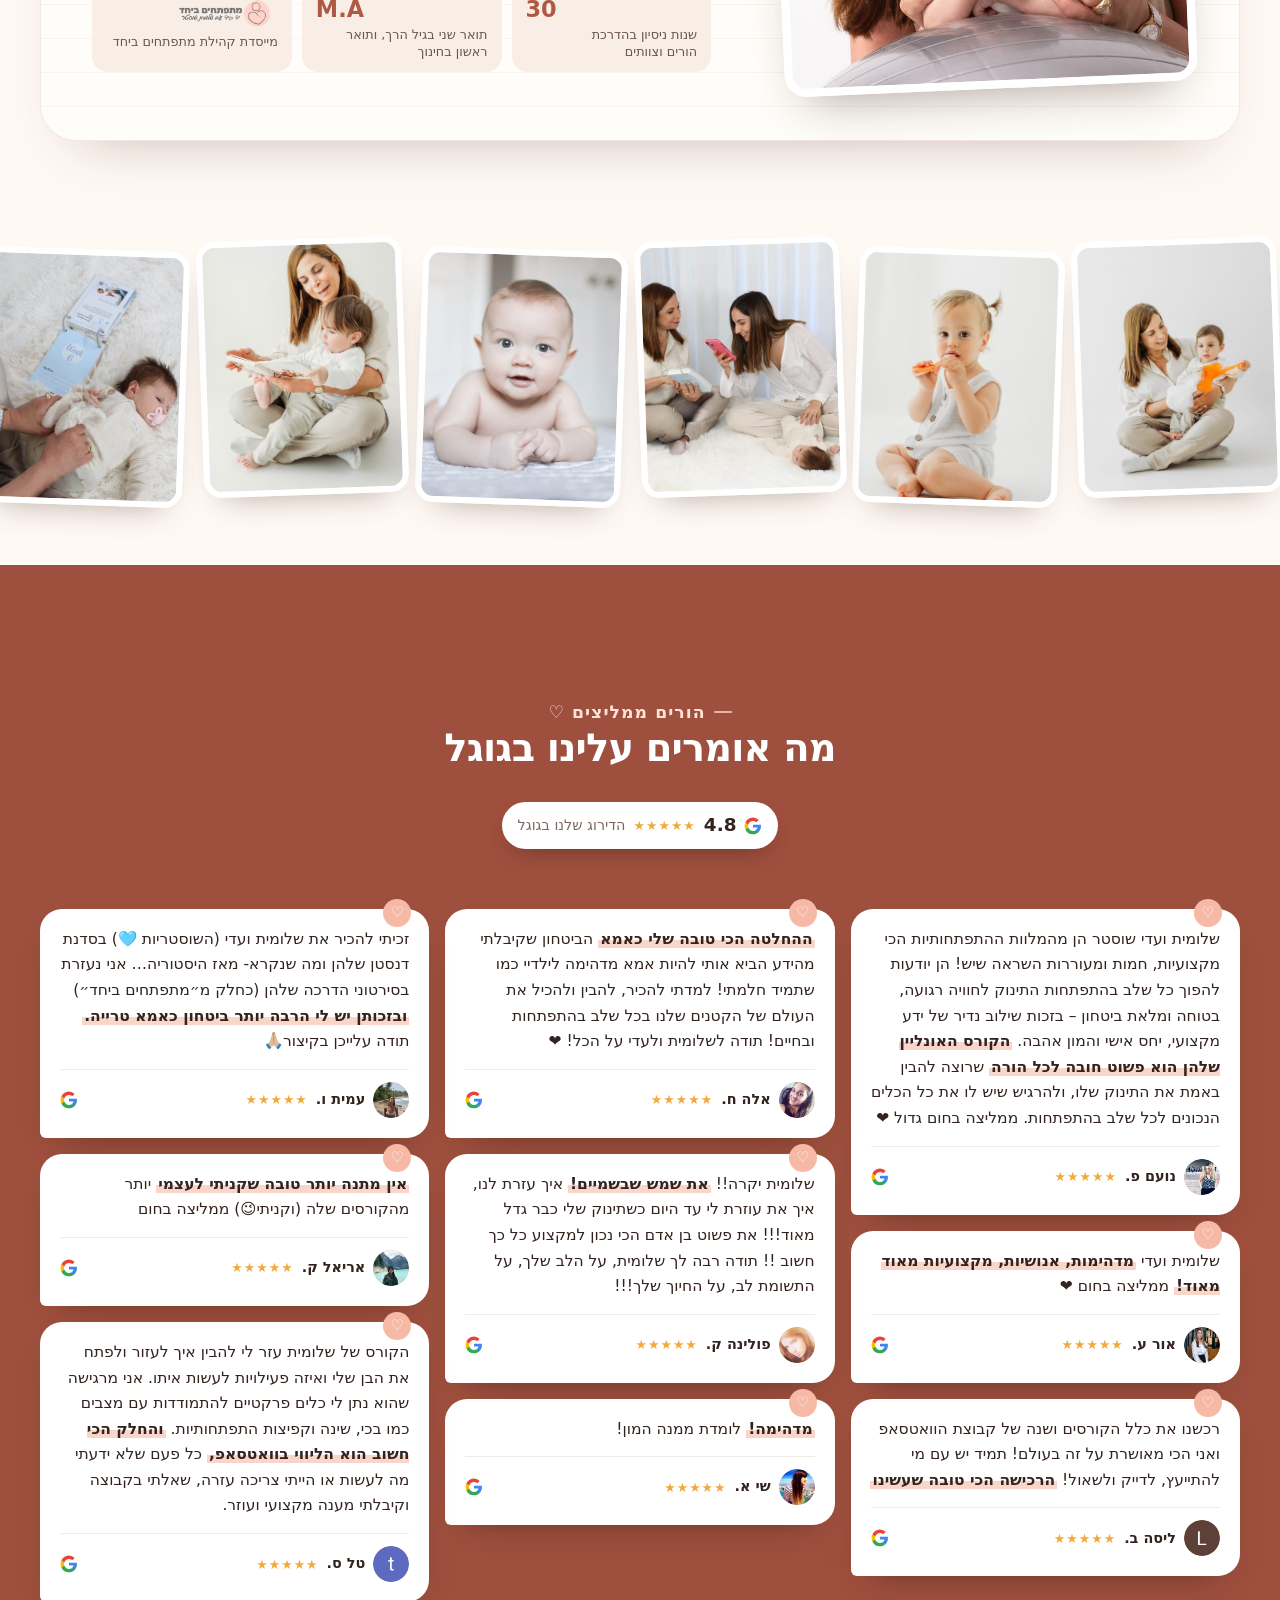
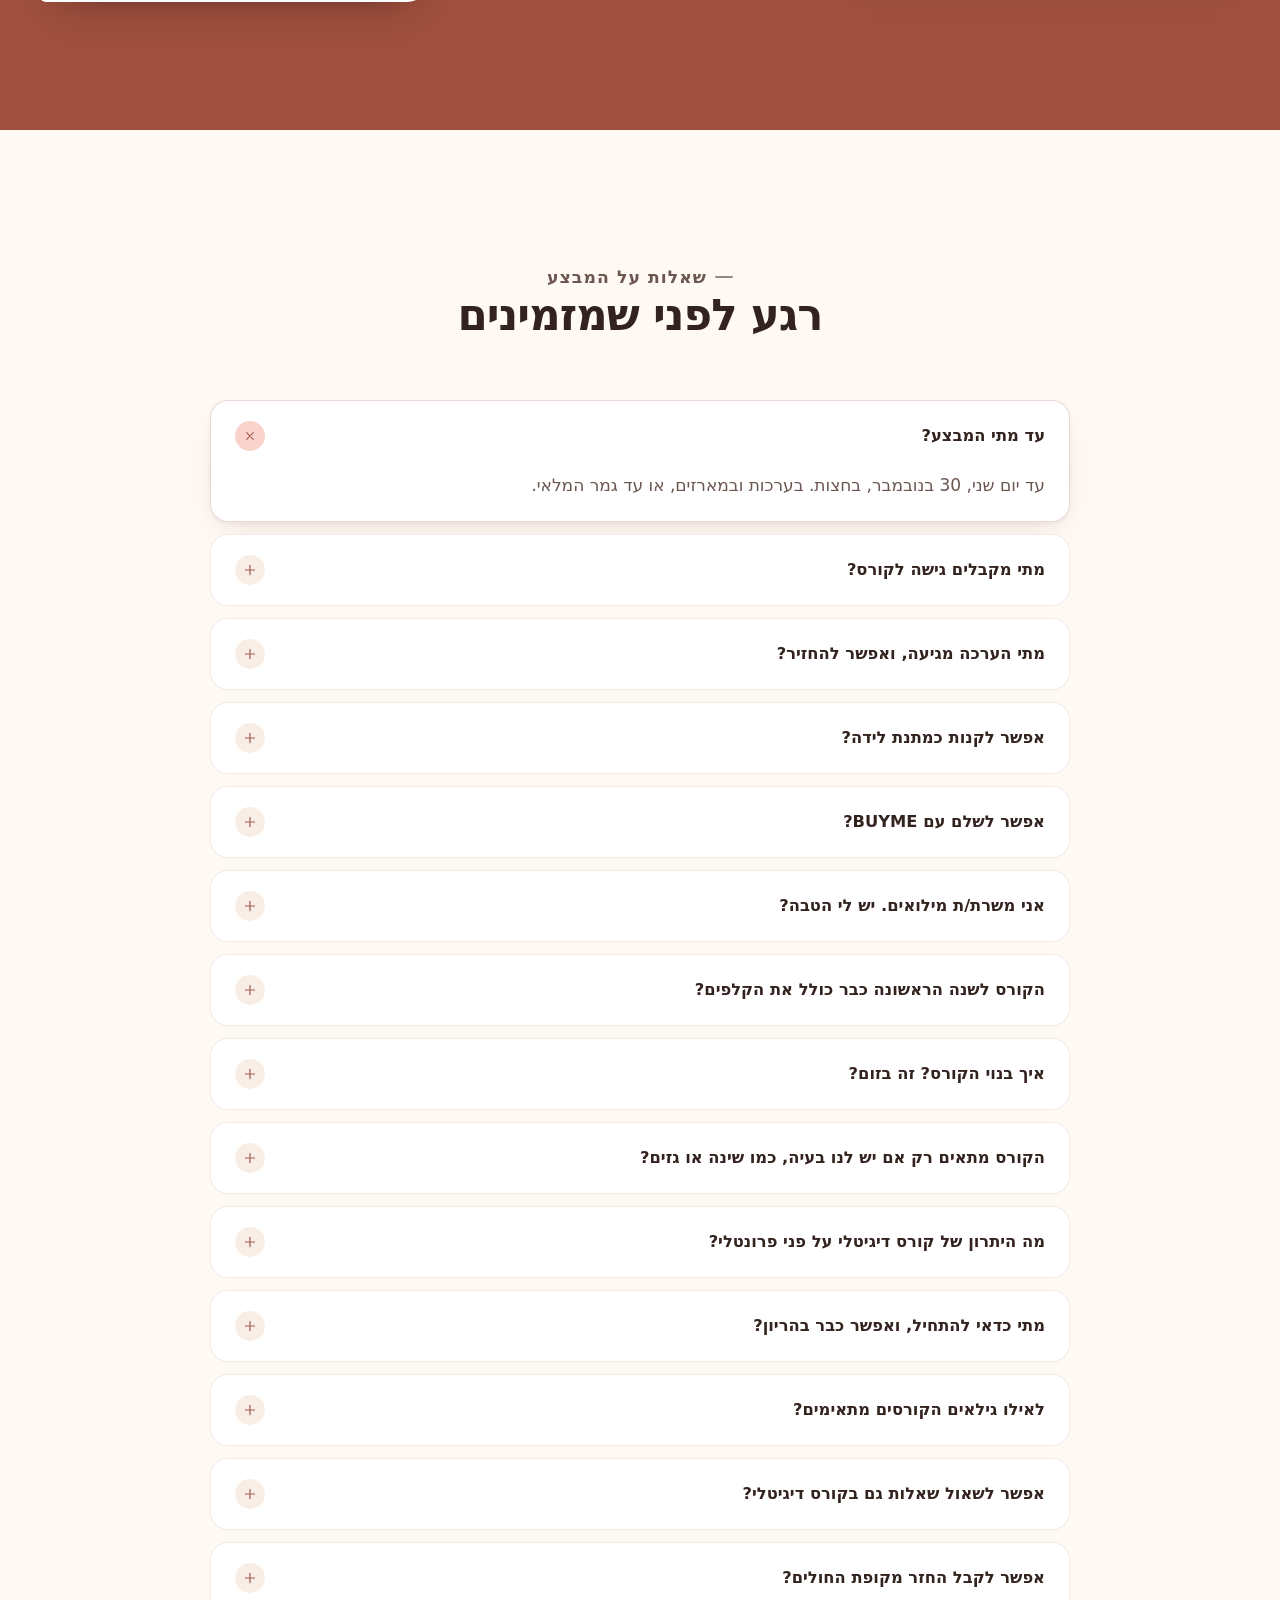
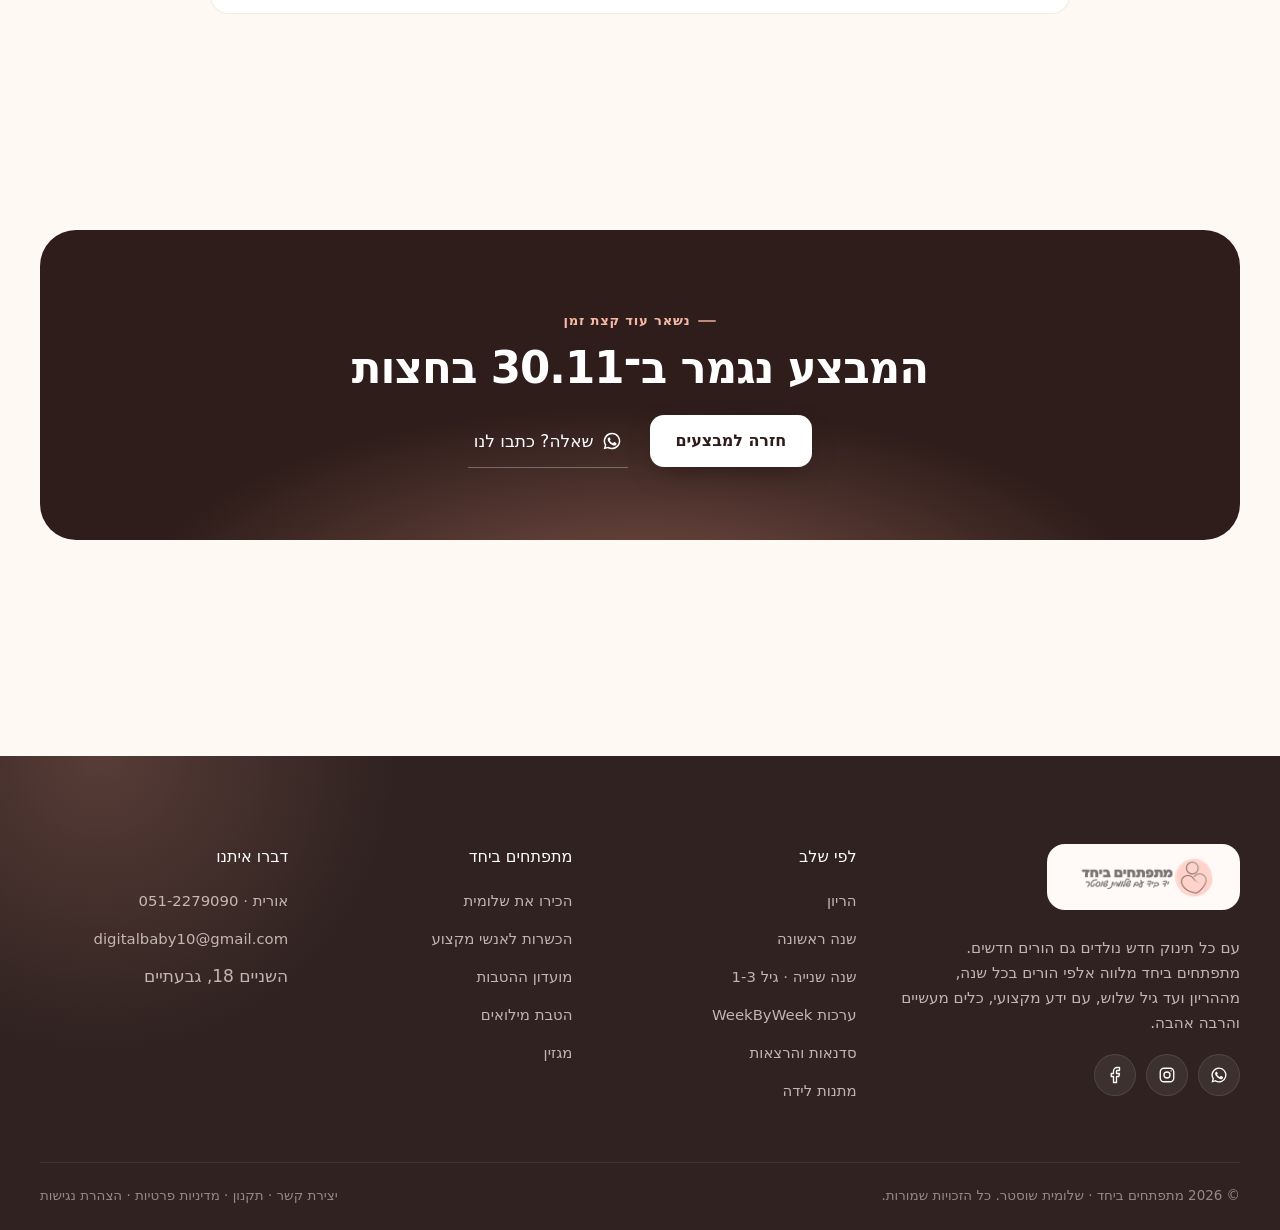
==== commit fa3ac941: "Styling tweak SPEC-EXEMPT: CSS and markup styling tweak only" ====
--- a/index.html
+++ b/index.html
@@ -15,7 +15,7 @@
 <link rel="preconnect" href="https://fonts.googleapis.com"><link rel="preconnect" href="https://fonts.gstatic.com" crossorigin>
 <link href="https://fonts.googleapis.com/css2?family=Google+Sans:wght@400..700&family=Playpen+Sans+Hebrew:wght@400;500&display=swap" rel="stylesheet">
 <link rel="preload" as="image" href="assets/img/sh-play-baby.jpg" fetchpriority="high">
-<link rel="stylesheet" href="assets/css/style.css?v=5ff233c419">
+<link rel="stylesheet" href="assets/css/style.css?v=ad488a0413">
 <script type="application/ld+json">
 {"@context":"https://schema.org","@type":"FAQPage","mainEntity":[
 {"@type":"Question","name":"עד מתי המבצע?","acceptedAnswer":{"@type":"Answer","text":"עד יום שני, 30 בנובמבר, בחצות. בערכות ובמארזים, או עד גמר המלאי."}},
@@ -109,7 +109,7 @@
             <div class="t3-body">
               <span class="t3-kind">ערכת קלפים</span>
               <h4>WeekByWeek הריון</h4>
-              <p class="t3-for">חפיסת קלפים שמלווה את ההריון שבוע אחרי שבוע, מהפסים הראשונים ועד הלידה. בכל קלף מסבירים מה קורה אצל העובר ואצלך, ובסריקה עם הטלפון מקבלים סרטונים קצרים.</p>
+              <p class="t3-for"><b>חפיסת קלפים שמלווה את ההריון שבוע אחרי שבוע, מהפסים הראשונים ועד הלידה.</b> בכל קלף מסבירים מה קורה אצל העובר ואצלך, ובסריקה עם הטלפון מקבלים סרטונים קצרים.</p>
               <ul class="ticks">
                 <li>קלף חדש בכל שבוע, עם שני סרטונים לצפייה</li>
                 <li>מה עובר על העובר, וסרטון עם מומחה השבוע</li>
@@ -127,7 +127,7 @@
             <div class="t3-body">
               <span class="t3-kind">קורס דיגיטלי</span>
               <h4>Welcome Baby</h4>
-              <p class="t3-for">קורס קצר של שלומית בסרטונים, שמכין אתכם לחודשים הראשונים עם התינוק. רואים מתי שנוח, מכל מכשיר.</p>
+              <p class="t3-for"><b>קורס קצר של שלומית בסרטונים, שמכין אתכם לחודשים הראשונים עם התינוק.</b> רואים מתי שנוח, מכל מכשיר.</p>
               <ul class="ticks">
                 <li>הקורס הדיגיטלי לחודשים הראשונים</li>
                 <li>כולל ליווי לשלושה חודשים</li>
@@ -159,7 +159,7 @@
             <div class="t3-body">
               <span class="t3-kind">ערכת קלפים</span>
               <h4>WeekByWeek שנה ראשונה</h4>
-              <p class="t3-for">חפיסת קלפים עם קלף לכל שבוע בשנה הראשונה. על כל קלף כתוב מה קורה אצל התינוק עכשיו ואיזו פעילות אפשר לעשות איתו, ובסריקה עם הטלפון מגיע סרטון קצר של שלומית.</p>
+              <p class="t3-for"><b>חפיסת קלפים עם קלף לכל שבוע בשנה הראשונה.</b> על כל קלף כתוב מה קורה אצל התינוק עכשיו ואיזו פעילות אפשר לעשות איתו, ובסריקה עם הטלפון מגיע סרטון קצר של שלומית.</p>
               <ul class="ticks">
                 <li>52 קלפים, קלף לכל שבוע</li>
                 <li>בכל קלף סרטון של שלומית לסריקה</li>
@@ -177,7 +177,7 @@
             <div class="t3-body">
               <span class="t3-kind">מוצר הדגל</span>
               <h4>הקורס המלא + הקלפים</h4>
-              <p class="t3-for">מעל 30 שנות ניסיון של שלומית, בקורס אחד שמלווה אתכם יד ביד לאורך כל השנה הראשונה. סדנאות בווידאו שרואים בבית, מתי שנוח, בלי זום ובלי שעות קבועות.</p>
+              <p class="t3-for"><b>מעל 30 שנות ניסיון של שלומית, בקורס אחד שמלווה אתכם יד ביד לאורך כל השנה הראשונה.</b> סדנאות בווידאו שרואים בבית, מתי שנוח, בלי זום ובלי שעות קבועות.</p>
               <ul class="ticks">
                 <li>13 סדנאות דיגיטליות לכל שלב התפתחותי בשנה הראשונה, יותר מ־25 שעות תוכן, עם הדגמות על תינוקות ותרגול משותף</li>
                 <li>תשובות מקצועיות לשאלות של היום־יום: בכי, שינה, התפתחות</li>
@@ -243,7 +243,7 @@
             <div class="t3-body">
               <span class="t3-kind">ערכת קלפים</span>
               <h4>WeekByWeek שנה שנייה</h4>
-              <p class="t3-for">חפיסת קלפים עם פעילות חדשה בכל קלף, מגיל שנה עד שנתיים. לכל פעילות יש הסבר קצר, ובסריקה עם הטלפון שלומית מראה בסרטון איך עושים.</p>
+              <p class="t3-for"><b>חפיסת קלפים עם פעילות חדשה בכל קלף, מגיל שנה עד שנתיים.</b> לכל פעילות יש הסבר קצר, ובסריקה עם הטלפון שלומית מראה בסרטון איך עושים.</p>
               <ul class="ticks">
                 <li>פעילות חדשה בכל קלף</li>
                 <li>לעידוד כל תחומי ההתפתחות של פעוטות</li>
@@ -261,7 +261,7 @@
             <div class="t3-body">
               <span class="t3-kind">מוצר הדגל</span>
               <h4>קורס השנה השנייה + קלפים</h4>
-              <p class="t3-for">גבולות באהבה, התקפי זעם ועצמאות: קורס בסרטונים שמלווה אתכם בתקופה שבה התינוק הופך לפעוט. צופים מתי שנוח, ופעם בחודש נפגשים בזום עם שלומית ואנשי מקצוע.</p>
+              <p class="t3-for"><b>גבולות באהבה, התקפי זעם ועצמאות: קורס בסרטונים שמלווה אתכם בתקופה שבה התינוק הופך לפעוט.</b> צופים מתי שנוח, ופעם בחודש נפגשים בזום עם שלומית ואנשי מקצוע.</p>
               <ul class="ticks">
                 <li>כלים מעשיים לגבולות, להתקפי זעם ולפרידה מחיתולים וממוצץ</li>
                 <li>10 סדנאות מעשיות והרצאות, ויותר מ־150 פעילויות לפי שלבי התפתחות</li>
--- a/assets/css/style.css
+++ b/assets/css/style.css
@@ -2208,10 +2208,11 @@
 @media (min-width: 761px) { .nv-wall { columns: auto; display: grid; grid-template-columns: repeat(3, 1fr); gap: 16px; align-items: start; } }
 @media (max-width: 760px) { .nv-col { display: contents; } }
 
-.t3:not(.t3--mini) .t3-for { font-weight: 700; color: var(--ink); line-height: 1.6; font-size: .95rem; }
-.t3-play { position: absolute; inset-inline-start: 12px; bottom: 12px; display: inline-flex; align-items: center; gap: 8px; padding: 9px 16px; border: 0; border-radius: 999px; background: rgba(255,255,255,.95); color: var(--accent-700); font: inherit; font-weight: 700; font-size: .88rem; cursor: pointer; box-shadow: 0 8px 22px -10px rgba(0,0,0,.5); }
-.t3-play span { width: 22px; height: 22px; border-radius: 50%; display: grid; place-items: center; background: var(--accent); color: #fff; font-size: .6rem; }
-.t3-play:hover { transform: translateY(-1px); }
+.t3:not(.t3--mini) .t3-for { color: var(--ink-2); line-height: 1.65; font-size: .9rem; }
+.t3:not(.t3--mini) .t3-for b { color: var(--ink); font-weight: 600; }
+.t3-play { position: absolute; left: 50%; top: 50%; transform: translate(-50%, -50%); display: inline-flex; align-items: center; gap: 10px; padding: 11px 20px 11px 16px; border: 0; border-radius: 999px; background: rgba(255,255,255,.96); color: var(--accent-700); font: inherit; font-weight: 700; font-size: .92rem; cursor: pointer; box-shadow: 0 10px 28px -10px rgba(0,0,0,.55); transition: transform .25s var(--ease), box-shadow .25s; }
+.t3-play span { width: 26px; height: 26px; border-radius: 50%; display: grid; place-items: center; background: var(--accent); color: #fff; font-size: .6rem; }
+.t3-play:hover { transform: translate(-50%, calc(-50% - 2px)); }
 .yt-dialog { width: min(760px, 94vw); padding: 0; border: 0; border-radius: 24px; background: #111; color: #fff; overflow: hidden; }
 .yt-dialog::backdrop { background: rgba(20,10,8,.7); }
 .yt-frame { aspect-ratio: 16 / 9; background: #000; }
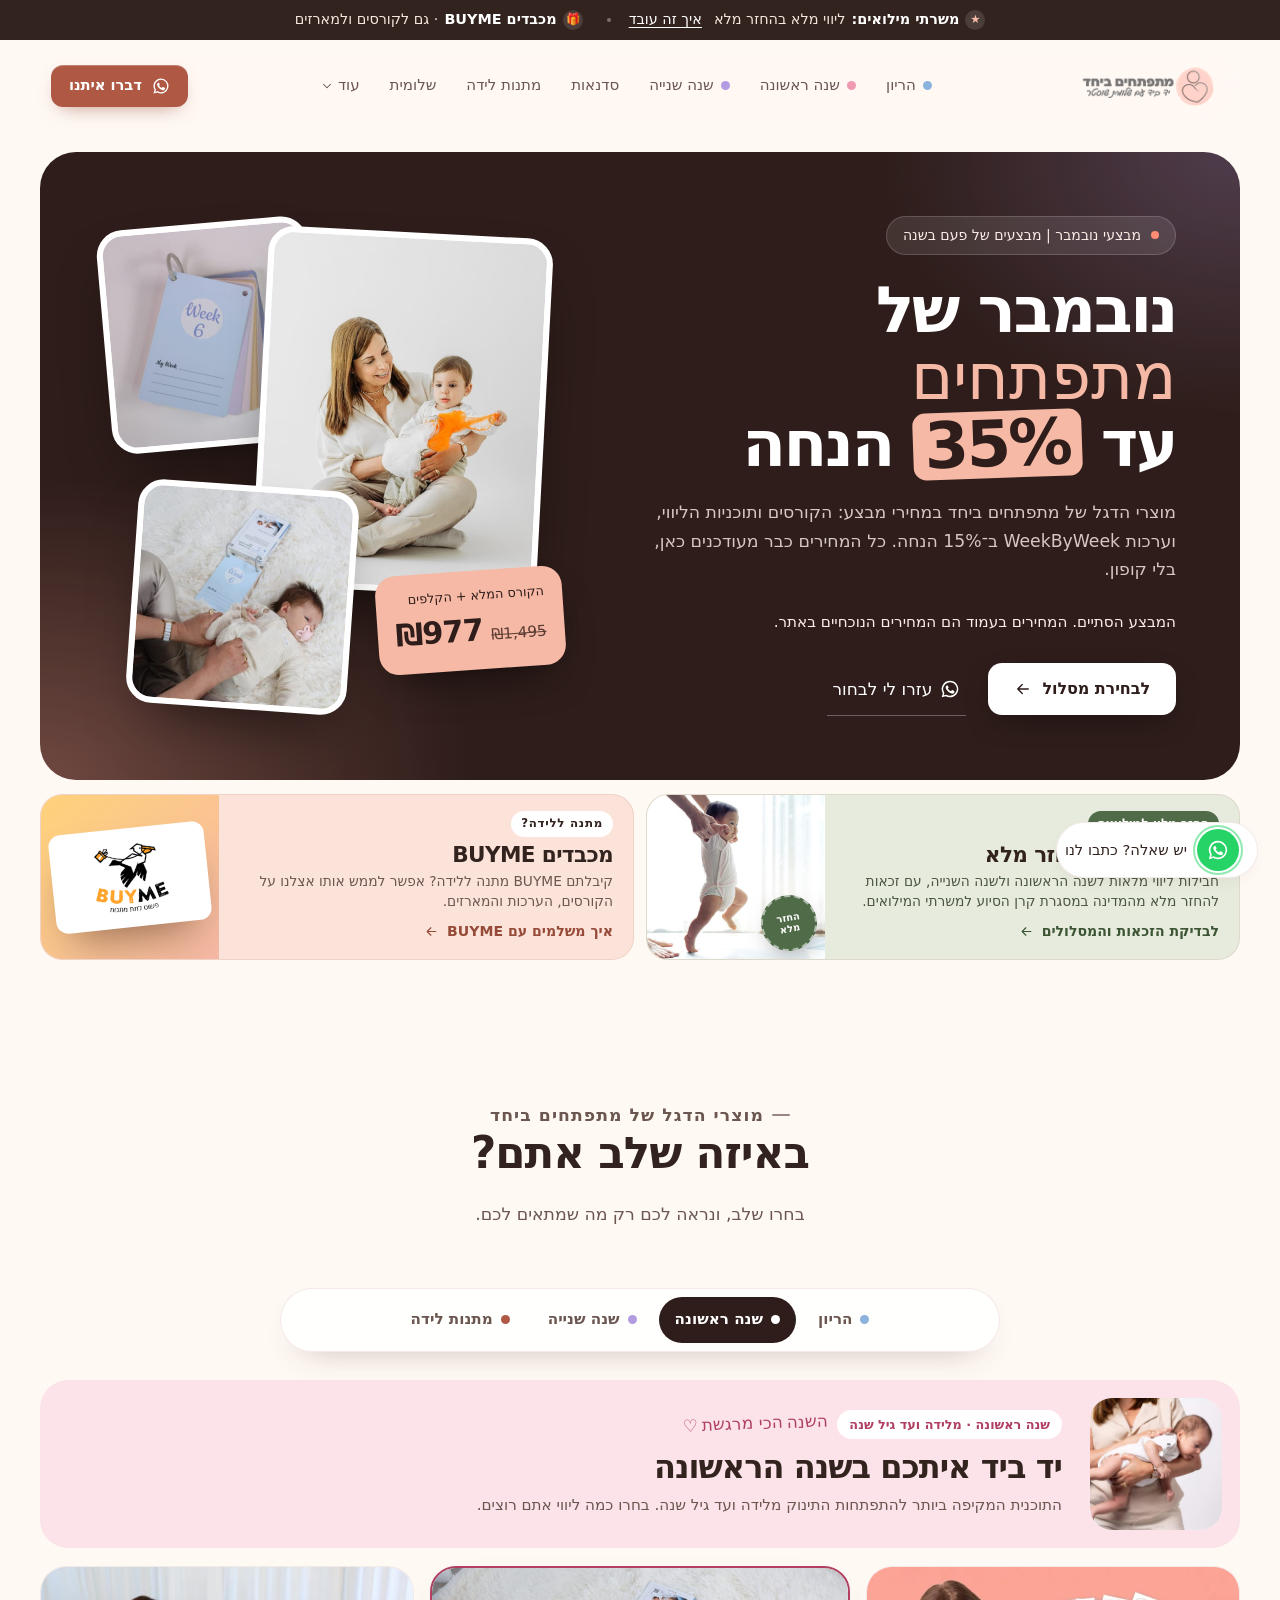
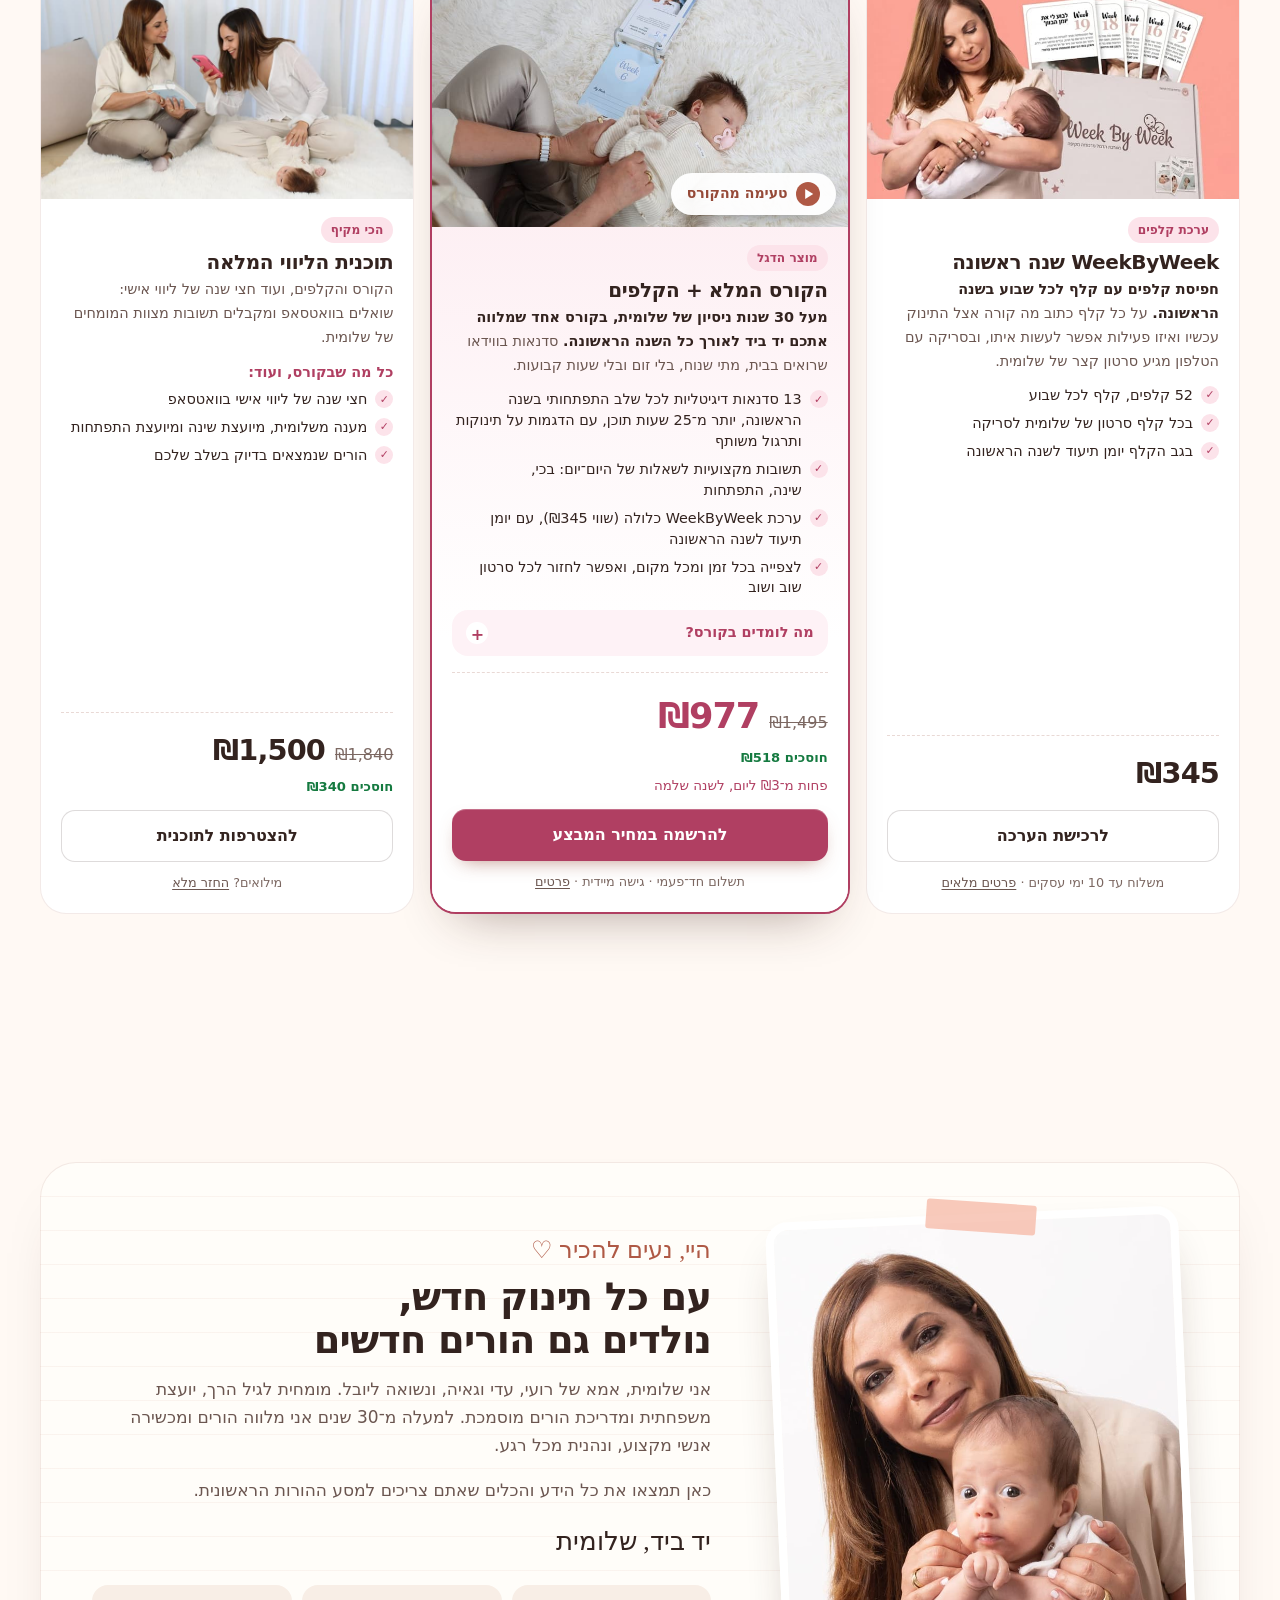
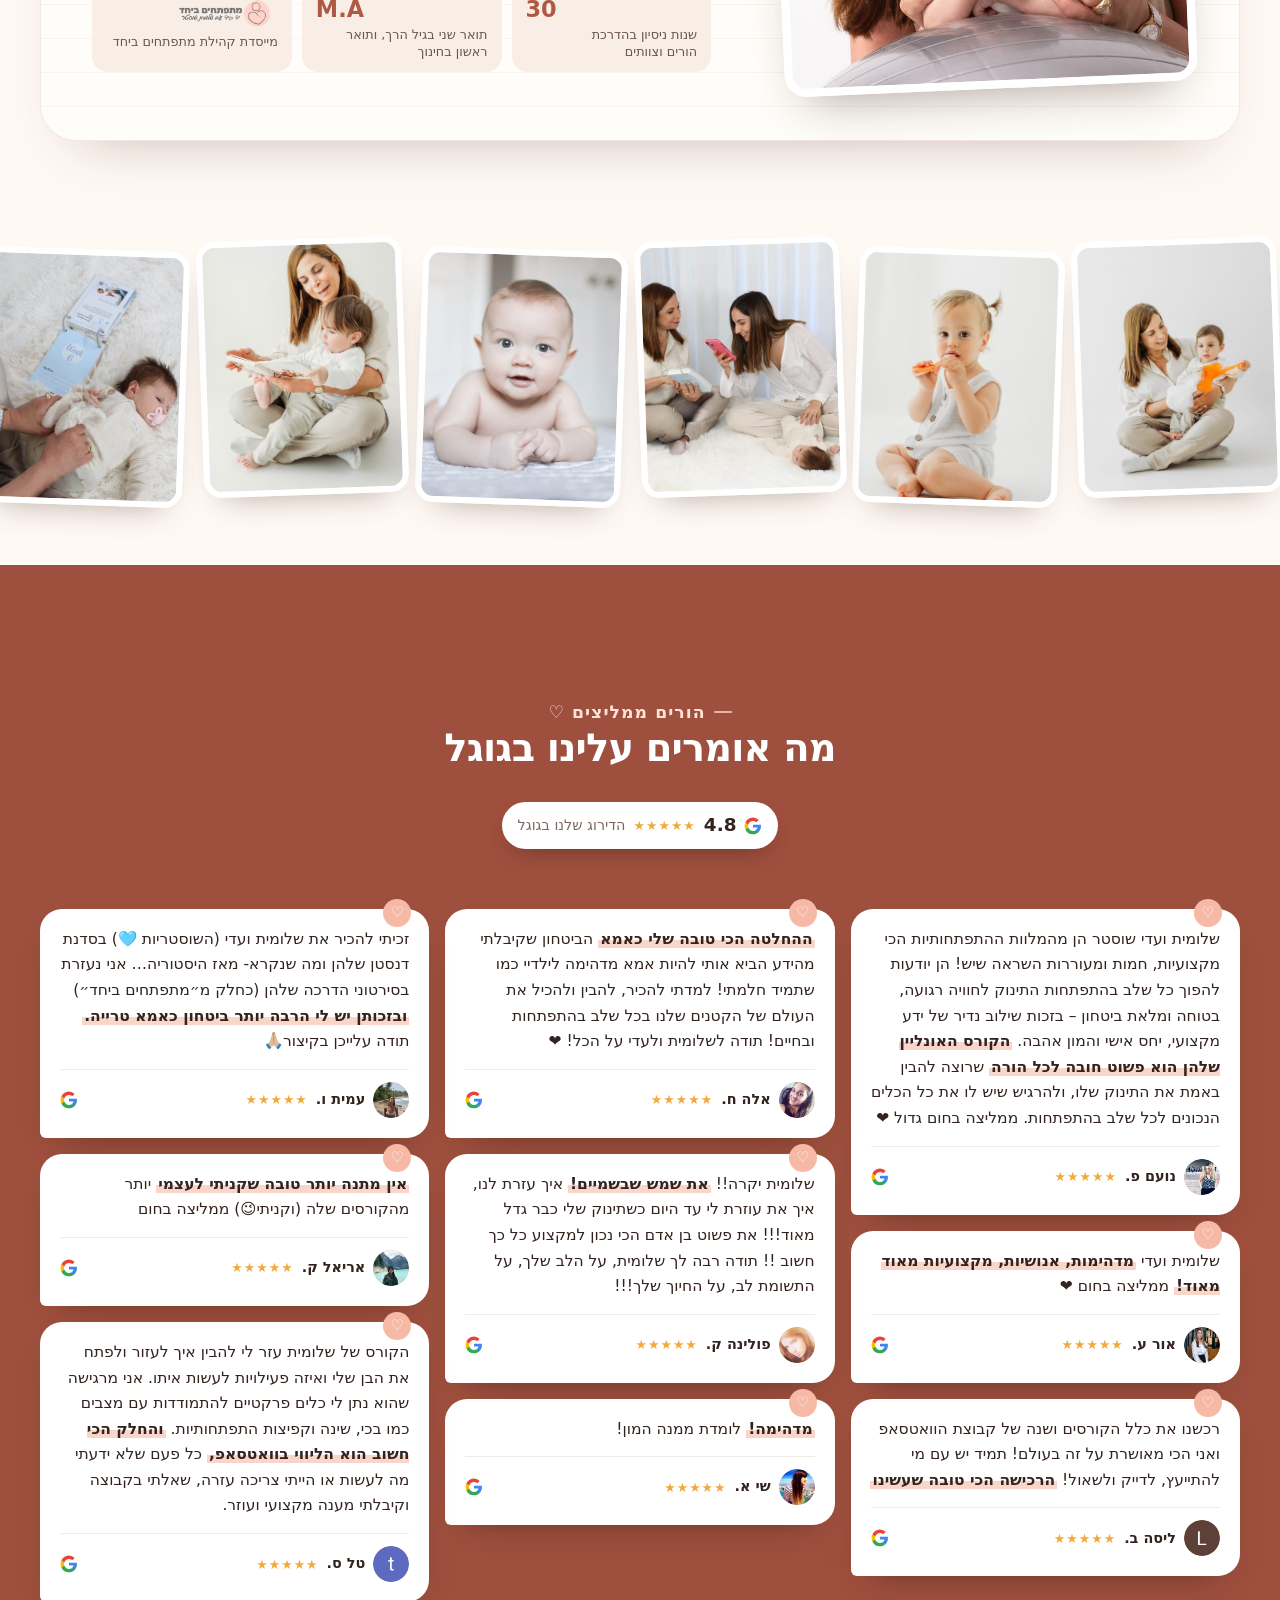
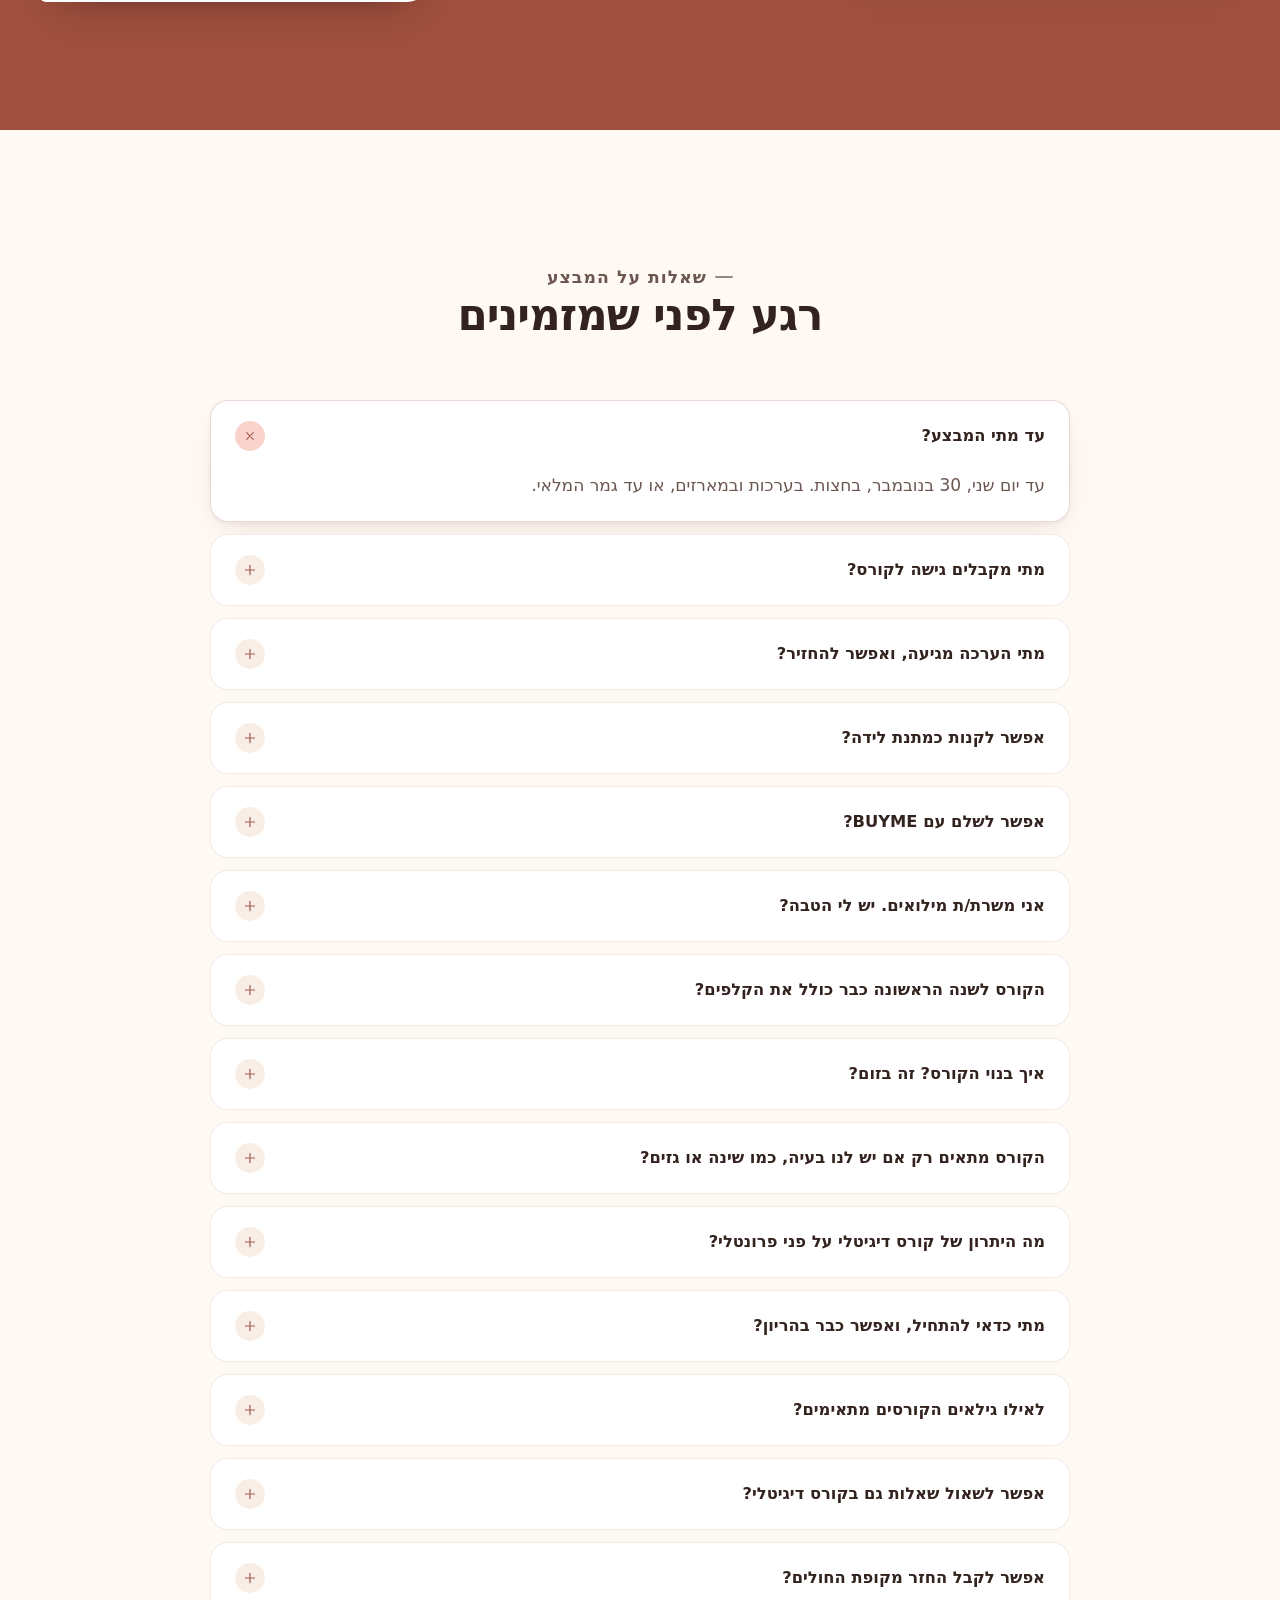
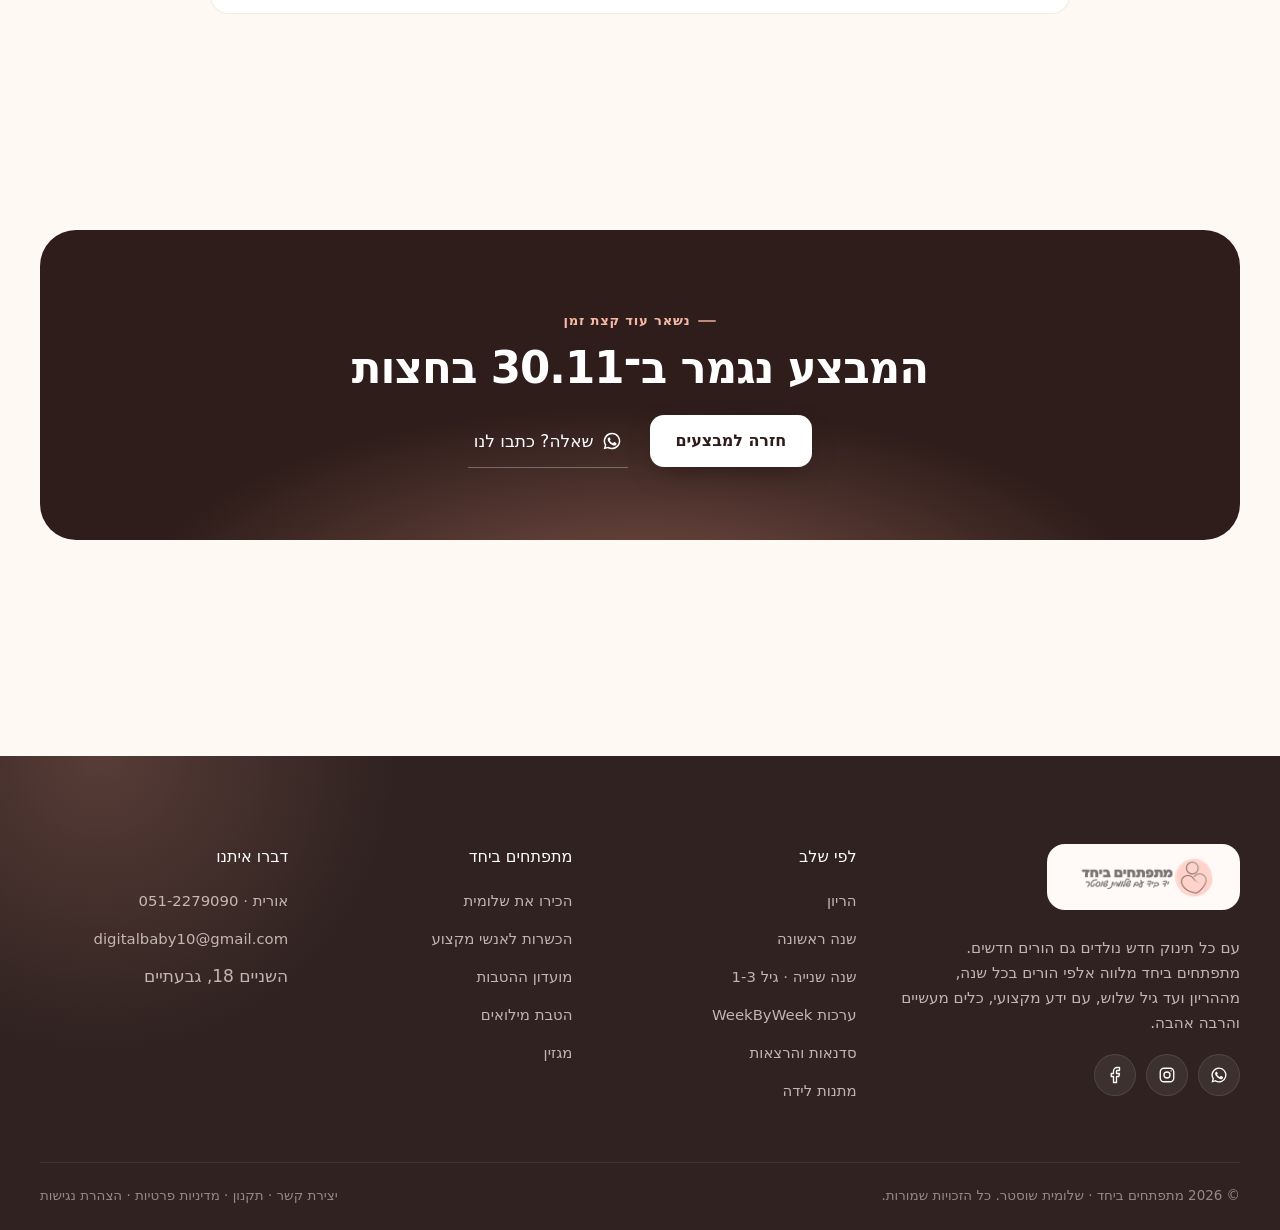
==== commit 3b7af29c: "Play icon fix SPEC-EXEMPT: CSS styling tweak only" ====
--- a/index.html
+++ b/index.html
@@ -15,7 +15,7 @@
 <link rel="preconnect" href="https://fonts.googleapis.com"><link rel="preconnect" href="https://fonts.gstatic.com" crossorigin>
 <link href="https://fonts.googleapis.com/css2?family=Google+Sans:wght@400..700&family=Playpen+Sans+Hebrew:wght@400;500&display=swap" rel="stylesheet">
 <link rel="preload" as="image" href="assets/img/sh-play-baby.jpg" fetchpriority="high">
-<link rel="stylesheet" href="assets/css/style.css?v=ad488a0413">
+<link rel="stylesheet" href="assets/css/style.css?v=436ecc4ee5">
 <script type="application/ld+json">
 {"@context":"https://schema.org","@type":"FAQPage","mainEntity":[
 {"@type":"Question","name":"עד מתי המבצע?","acceptedAnswer":{"@type":"Answer","text":"עד יום שני, 30 בנובמבר, בחצות. בערכות ובמארזים, או עד גמר המלאי."}},
--- a/assets/css/style.css
+++ b/assets/css/style.css
@@ -2210,9 +2210,10 @@
 
 .t3:not(.t3--mini) .t3-for { color: var(--ink-2); line-height: 1.65; font-size: .9rem; }
 .t3:not(.t3--mini) .t3-for b { color: var(--ink); font-weight: 600; }
-.t3-play { position: absolute; left: 50%; top: 50%; transform: translate(-50%, -50%); display: inline-flex; align-items: center; gap: 10px; padding: 11px 20px 11px 16px; border: 0; border-radius: 999px; background: rgba(255,255,255,.96); color: var(--accent-700); font: inherit; font-weight: 700; font-size: .92rem; cursor: pointer; box-shadow: 0 10px 28px -10px rgba(0,0,0,.55); transition: transform .25s var(--ease), box-shadow .25s; }
-.t3-play span { width: 26px; height: 26px; border-radius: 50%; display: grid; place-items: center; background: var(--accent); color: #fff; font-size: .6rem; }
-.t3-play:hover { transform: translate(-50%, calc(-50% - 2px)); }
+.t3-play { position: absolute; inset-inline-start: 12px; bottom: 12px; display: inline-flex; align-items: center; gap: 8px; padding: 9px 16px; border: 0; border-radius: 999px; background: rgba(255,255,255,.95); color: var(--accent-700); font: inherit; font-weight: 700; font-size: .88rem; cursor: pointer; box-shadow: 0 8px 22px -10px rgba(0,0,0,.5); transition: transform .25s var(--ease); }
+.t3-play span { position: relative; width: 24px; height: 24px; border-radius: 50%; background: var(--accent); font-size: 0; flex: none; }
+.t3-play span::after { content: ""; position: absolute; left: 50%; top: 50%; width: 0; height: 0; border-style: solid; border-width: 5px 0 5px 8px; border-color: transparent transparent transparent #fff; transform: translate(-35%, -50%); }
+.t3-play:hover { transform: translateY(-2px); }
 .yt-dialog { width: min(760px, 94vw); padding: 0; border: 0; border-radius: 24px; background: #111; color: #fff; overflow: hidden; }
 .yt-dialog::backdrop { background: rgba(20,10,8,.7); }
 .yt-frame { aspect-ratio: 16 / 9; background: #000; }
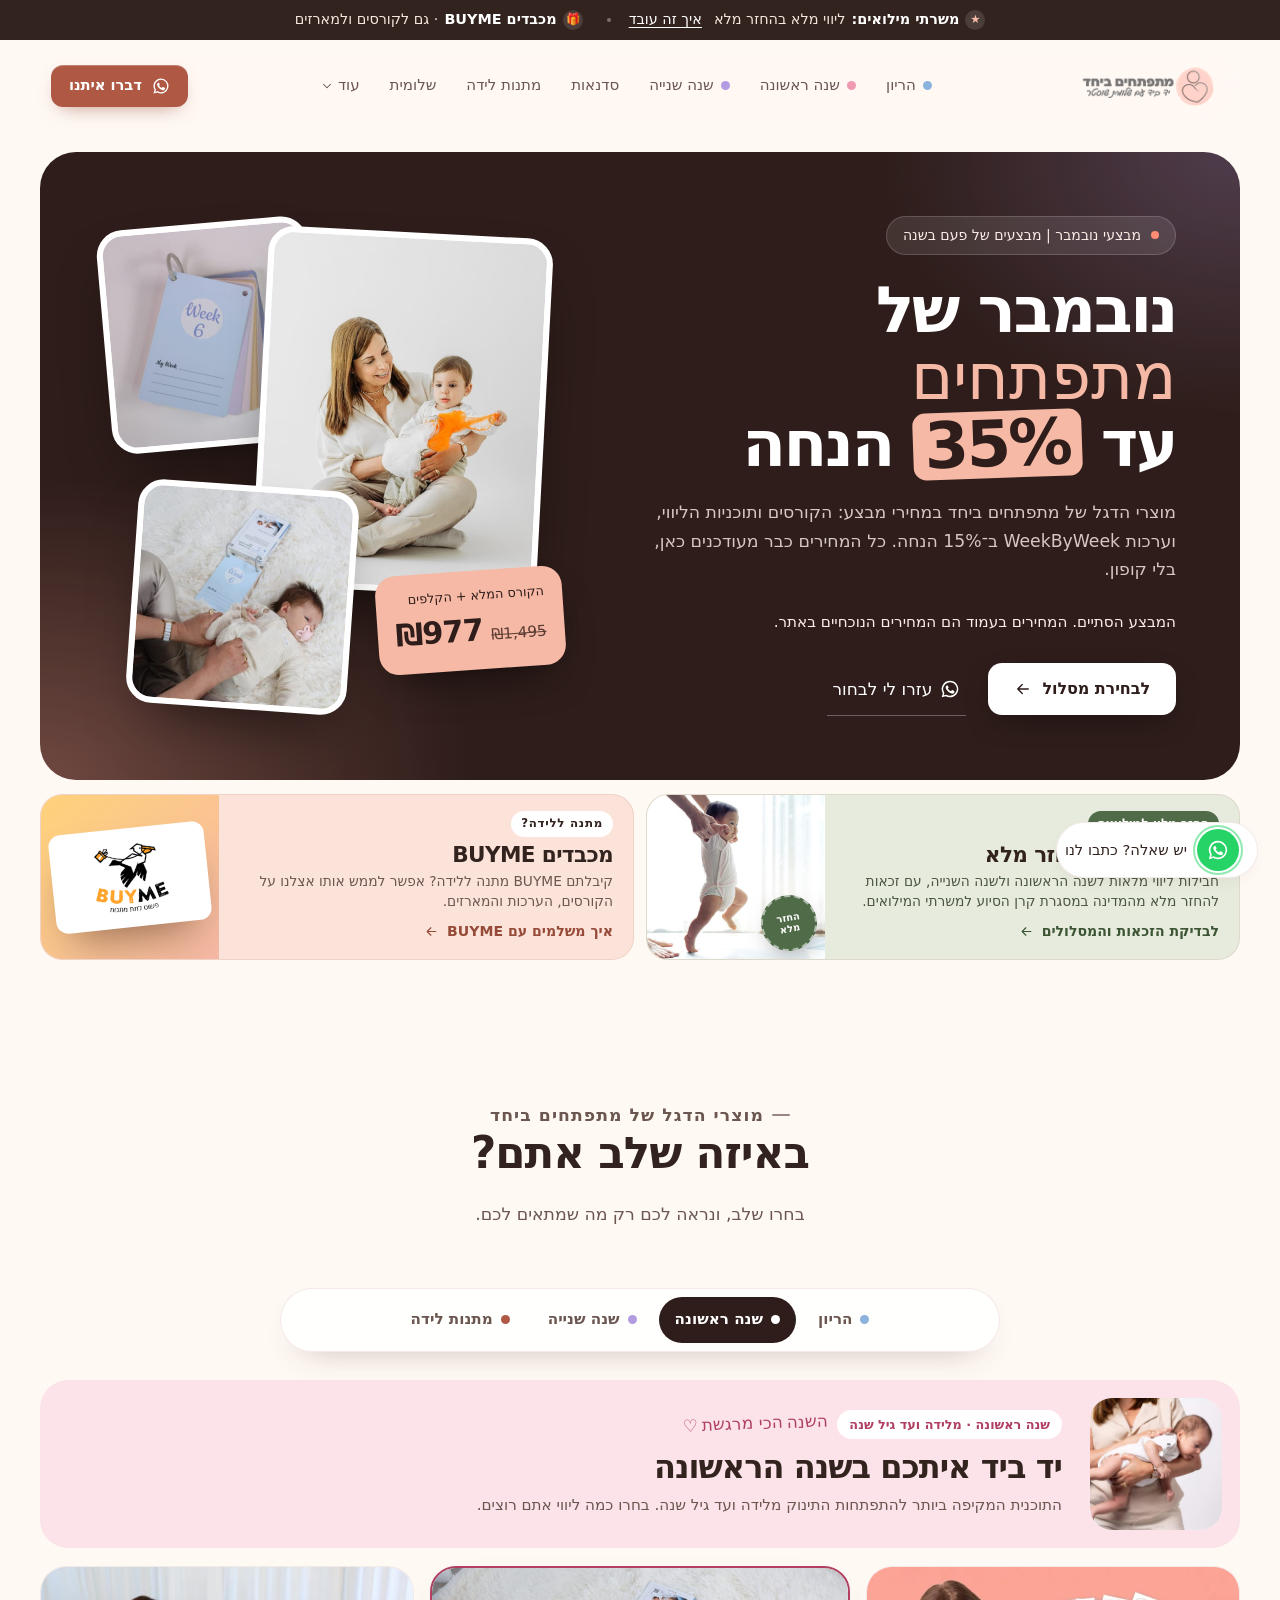
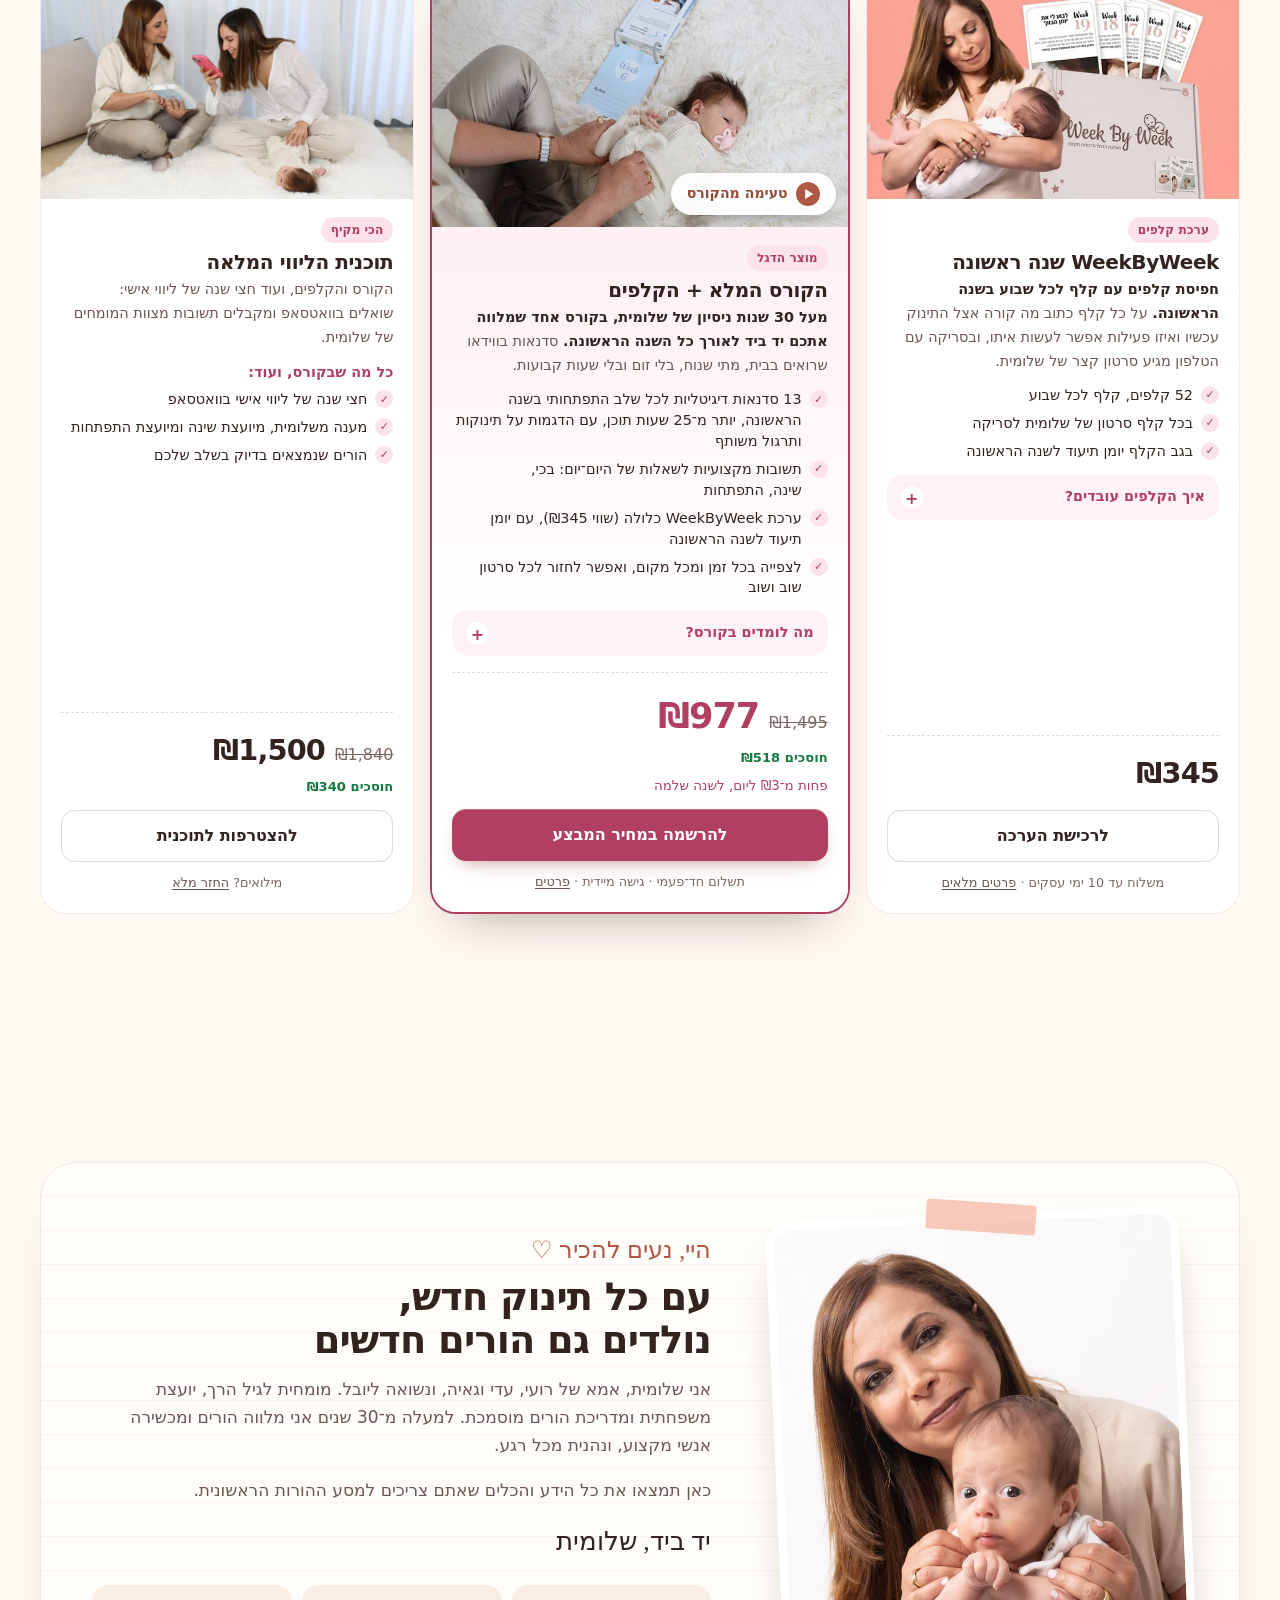
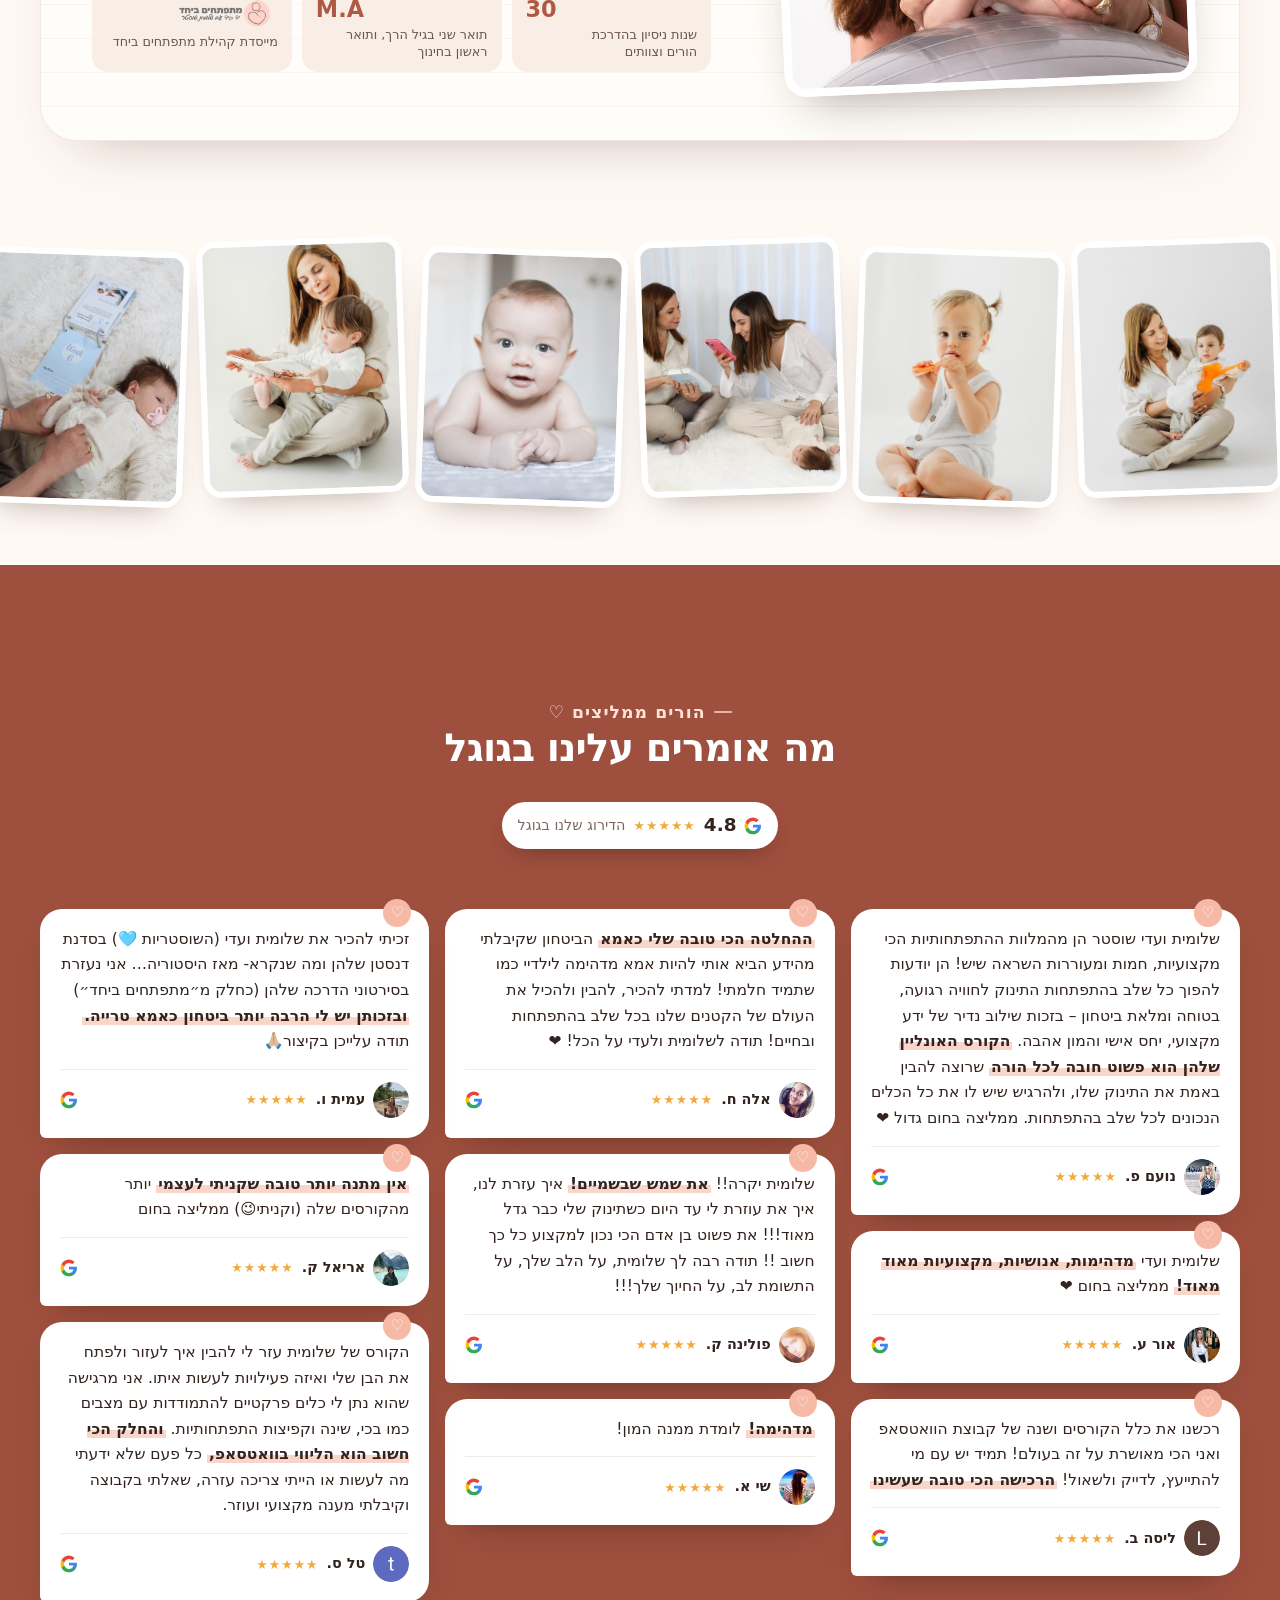
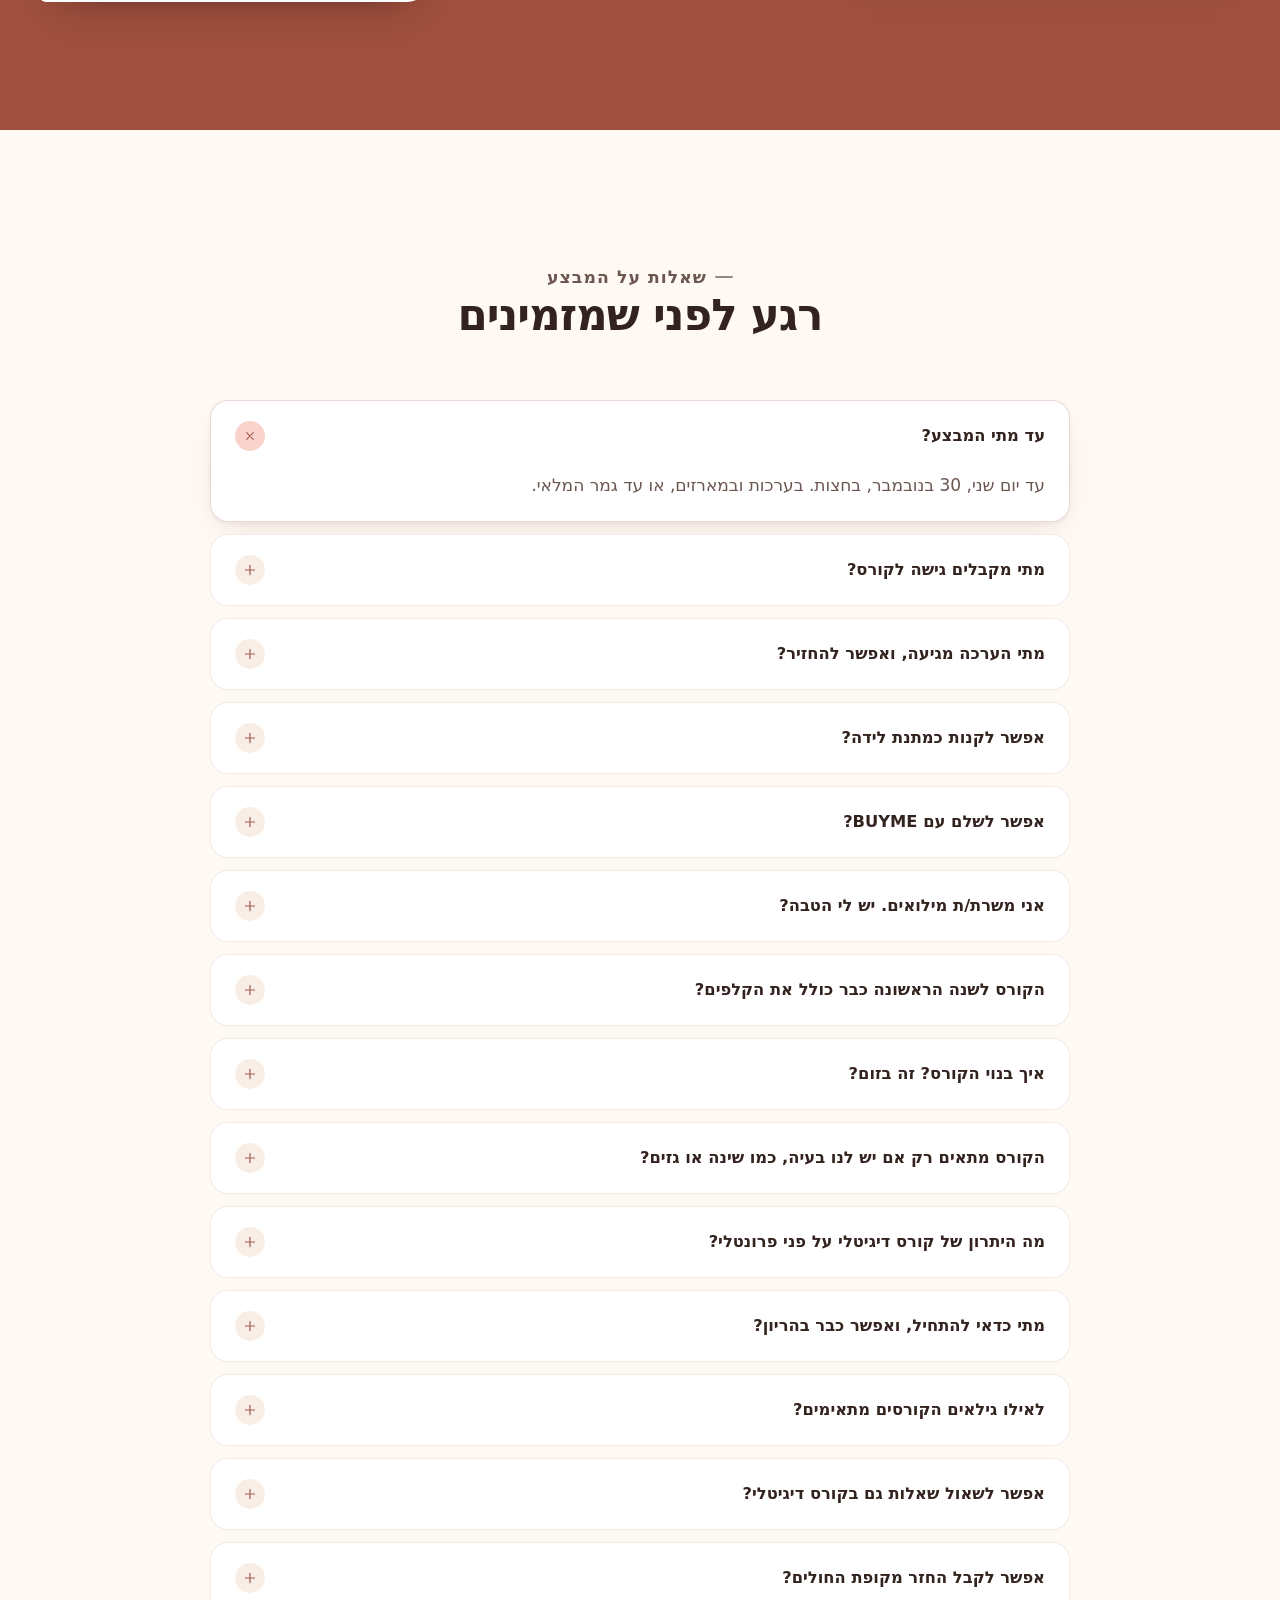
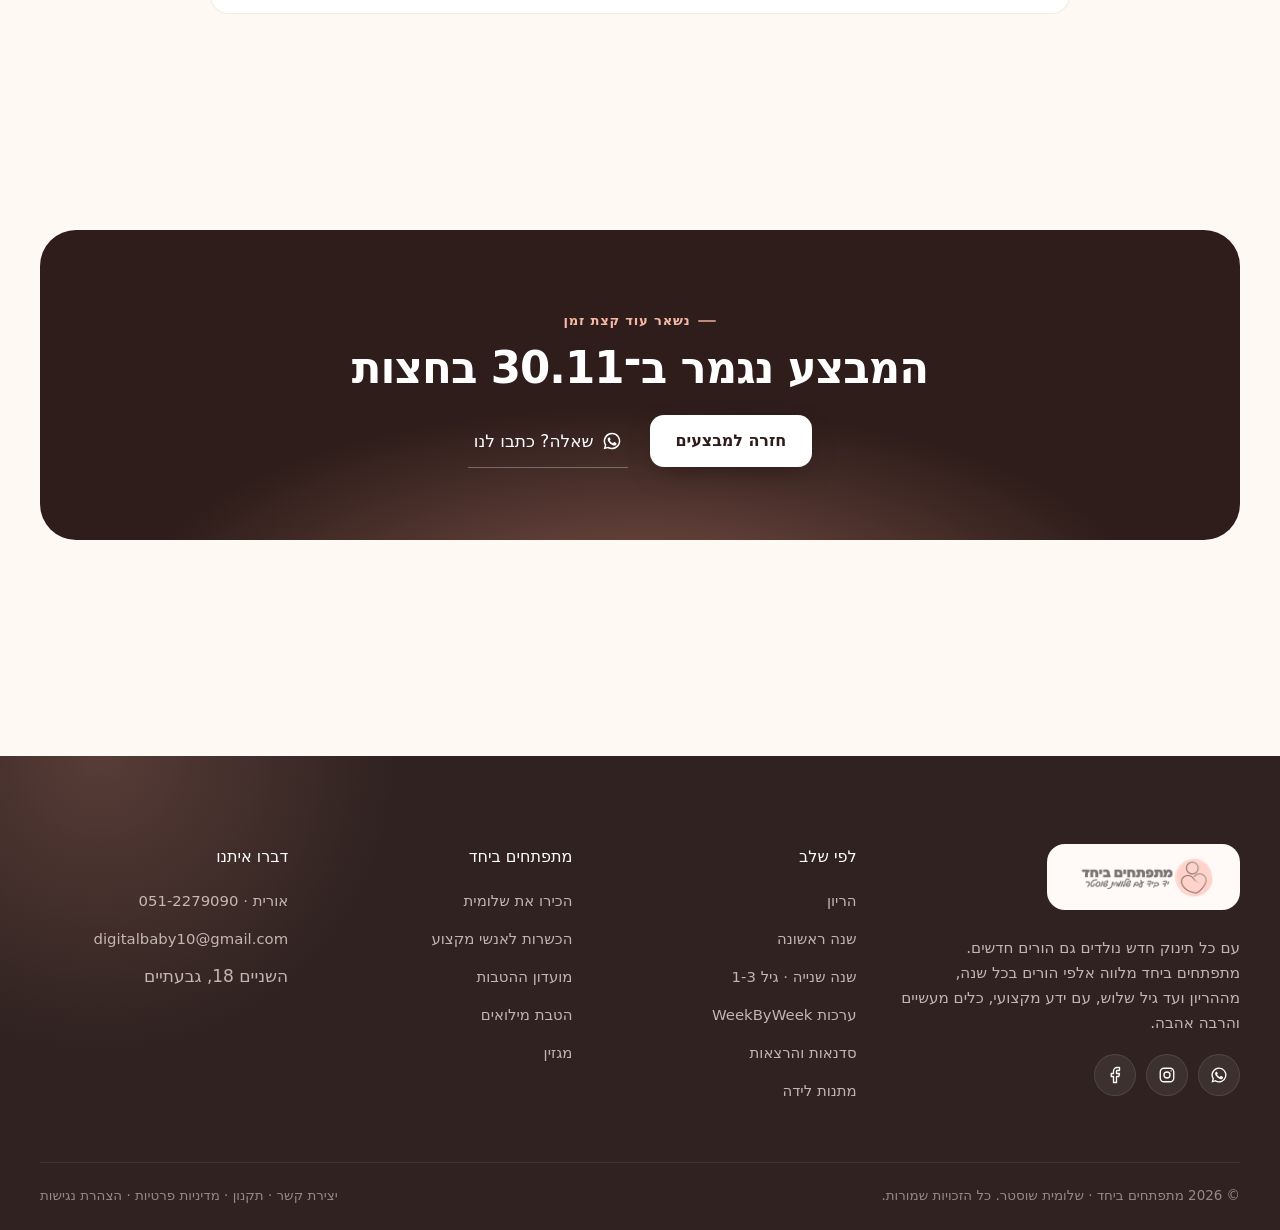
==== commit fd978249: "Cards explainer SPEC-EXEMPT: marketing content addition, no business logic" ====
--- a/index.html
+++ b/index.html
@@ -15,7 +15,7 @@
 <link rel="preconnect" href="https://fonts.googleapis.com"><link rel="preconnect" href="https://fonts.gstatic.com" crossorigin>
 <link href="https://fonts.googleapis.com/css2?family=Google+Sans:wght@400..700&family=Playpen+Sans+Hebrew:wght@400;500&display=swap" rel="stylesheet">
 <link rel="preload" as="image" href="assets/img/sh-play-baby.jpg" fetchpriority="high">
-<link rel="stylesheet" href="assets/css/style.css?v=436ecc4ee5">
+<link rel="stylesheet" href="assets/css/style.css?v=f8a23c7f64">
 <script type="application/ld+json">
 {"@context":"https://schema.org","@type":"FAQPage","mainEntity":[
 {"@type":"Question","name":"עד מתי המבצע?","acceptedAnswer":{"@type":"Answer","text":"עד יום שני, 30 בנובמבר, בחצות. בערכות ובמארזים, או עד גמר המלאי."}},
@@ -165,6 +165,24 @@
                 <li>בכל קלף סרטון של שלומית לסריקה</li>
                 <li>בגב הקלף יומן תיעוד לשנה הראשונה</li>
               </ul>
+              <details class="t3-more">
+                <summary>איך הקלפים עובדים?</summary>
+                <div class="cardhow">
+                  <video controls playsinline preload="none" poster="assets/video/cards-how-poster.jpg" src="assets/video/cards-how.mp4" data-track-video="CardsVideoPlay" aria-label="שלומית מראה איך הקלפים עובדים"></video>
+                  <p class="cardhow-cap">שלומית מראה איך הקלפים עובדים, בפחות מדקה</p>
+                  <p class="t3-topics-h">בכל קלף יש:</p>
+                  <ul class="ticks ticks--sm">
+                    <li><b>נושא השבוע:</b> מה חשוב לדעת ולעשות עכשיו, בשבוע הזה של התינוק</li>
+                    <li><b>קוד לסרטון:</b> סורקים עם הטלפון, ושלומית מסבירה ומראה בפשטות</li>
+                    <li><b>מקום לזיכרון:</b> בגב הקלף כותבים ומתעדים רגעים שלא חוזרים</li>
+                  </ul>
+                  <figure class="cardhow-fig">
+                    <img src="assets/img/cards-how/card-week4.jpg" alt="קלף לדוגמה: שבוע 4, להיות כמו נמר על העץ" width="280" loading="lazy">
+                    <figcaption>קלף לדוגמה, שבוע 4: "נמר על העץ", תנוחה שמקלה על גזים וכאבי בטן. סורקים וצופים איך עושים אותה.</figcaption>
+                  </figure>
+                  <p class="cardhow-end">52 קלפים ו־52 סרטוני הדרכה, ארוזים יפה, ולכן הערכה מתאימה גם כמתנה.</p>
+                </div>
+              </details>
               <div class="t3-buy">
                 <div class="price" data-price="wbw-year1"><b>₪345</b></div>
                 <a class="btn btn--ghost btn--block" href="#" data-buy="wbw-year1">לרכישת הערכה</a>
@@ -468,7 +486,7 @@
   <p class="yt-note">סרטון מהערוץ של שלומית שוסטר ביוטיוב</p>
 </dialog>
 <script src="assets/js/config.js?v=0771c203b5"></script>
-<script src="assets/js/main.js?v=924b257532"></script>
+<script src="assets/js/main.js?v=33755e2f53"></script>
 <script src="assets/js/pixel.js?v=07084f0be0"></script>
 </body>
 </html>
--- a/assets/css/style.css
+++ b/assets/css/style.css
@@ -2220,3 +2220,12 @@
 .yt-frame iframe { width: 100%; height: 100%; border: 0; display: block; }
 .yt-note { margin: 0; padding: 10px 16px; font-size: .8rem; opacity: .7; text-align: center; }
 .yt-close { position: absolute; top: 8px; inset-inline-end: 8px; z-index: 2; width: 36px; height: 36px; border: 0; border-radius: 50%; background: rgba(0,0,0,.55); color: #fff; font-size: 1.4rem; line-height: 1; cursor: pointer; }
+
+/* Cards explainer (inside the year-1 kit card) */
+.cardhow video { display: block; width: 100%; max-width: 250px; max-height: 420px; margin: 4px auto 0; border-radius: 18px; background: #000; object-fit: cover; }
+.cardhow-cap { margin: 8px 0 14px; text-align: center; font-size: .82rem; color: var(--ink-2); }
+.cardhow .ticks b { color: var(--ink); font-weight: 600; }
+.cardhow-fig { margin: 14px 0 12px; display: grid; justify-items: center; gap: 8px; }
+.cardhow-fig img { width: 100%; max-width: 220px; height: auto; border-radius: 14px; box-shadow: 0 14px 30px -18px rgba(60,30,20,.45); }
+.cardhow-fig figcaption { font-size: .84rem; line-height: 1.55; color: var(--ink-2); text-align: center; }
+.cardhow-end { margin: 0; font-size: .88rem; color: var(--ink-2); text-align: center; }
